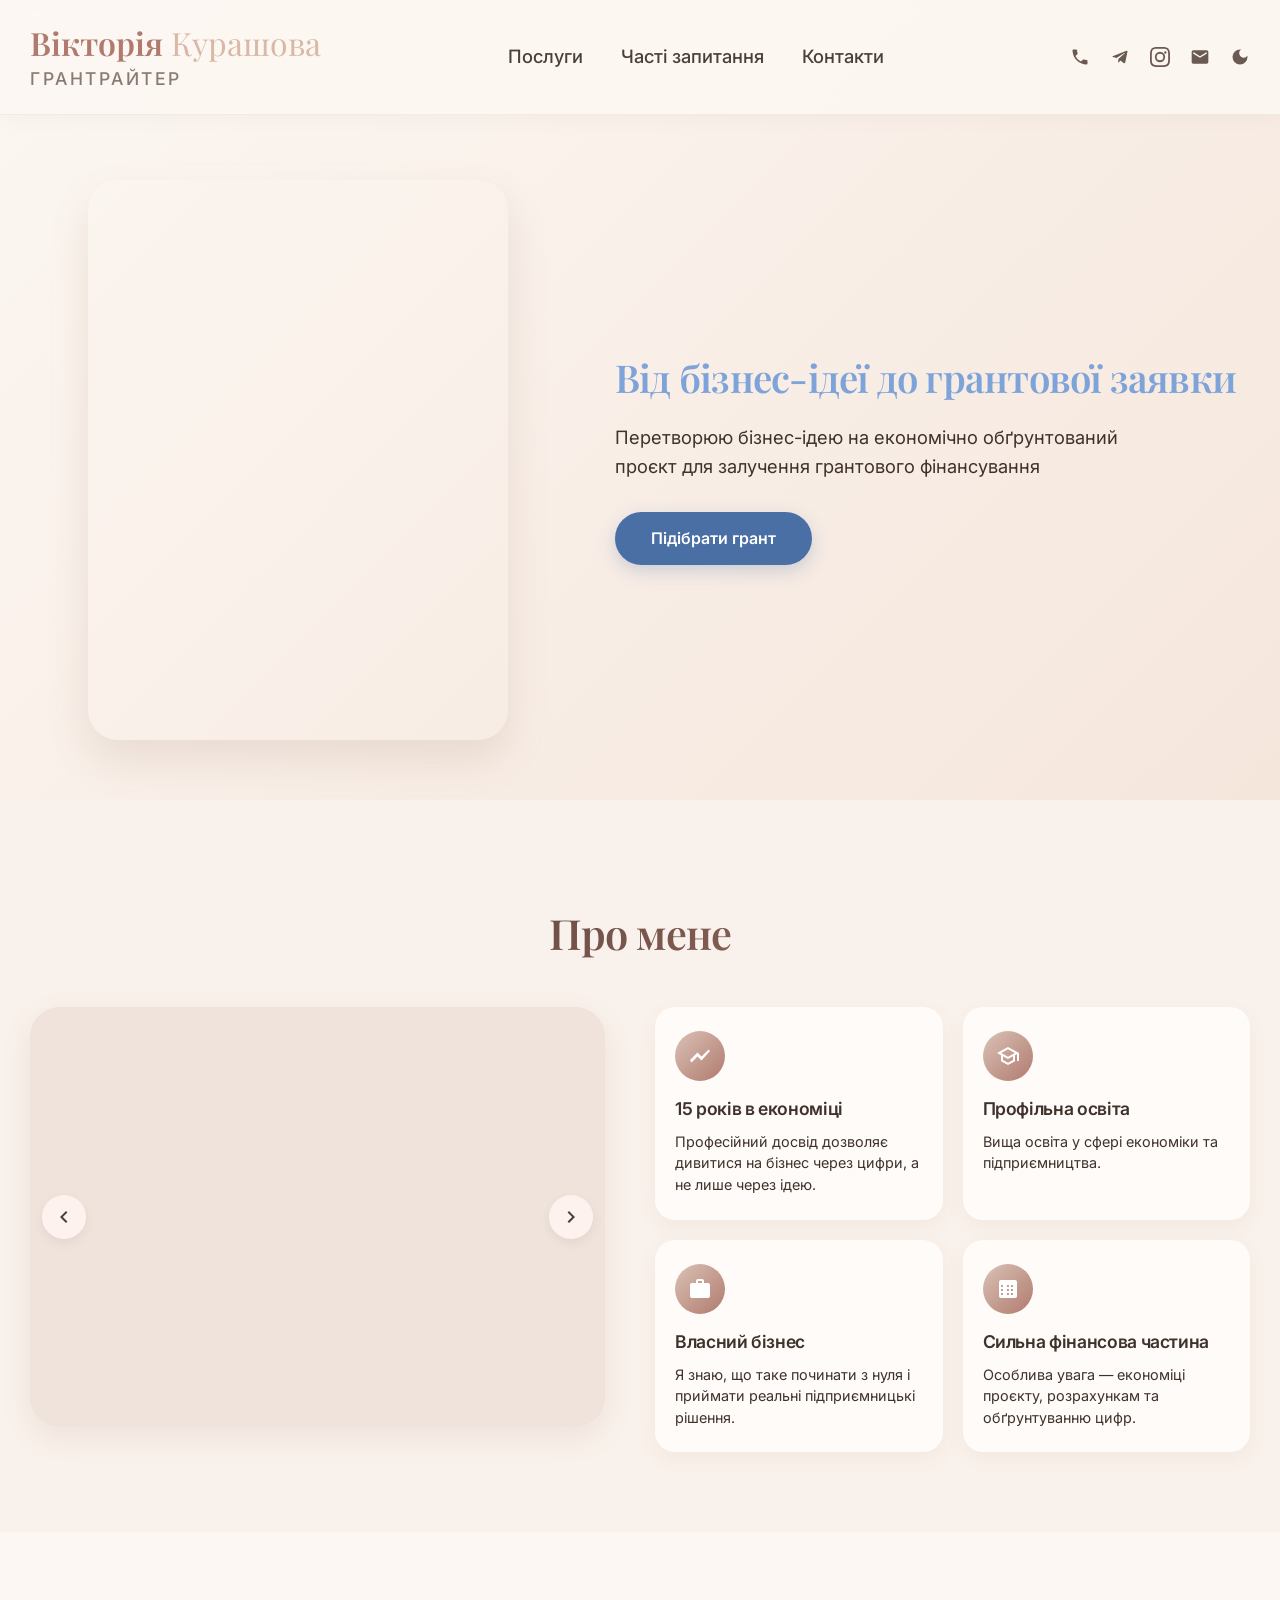
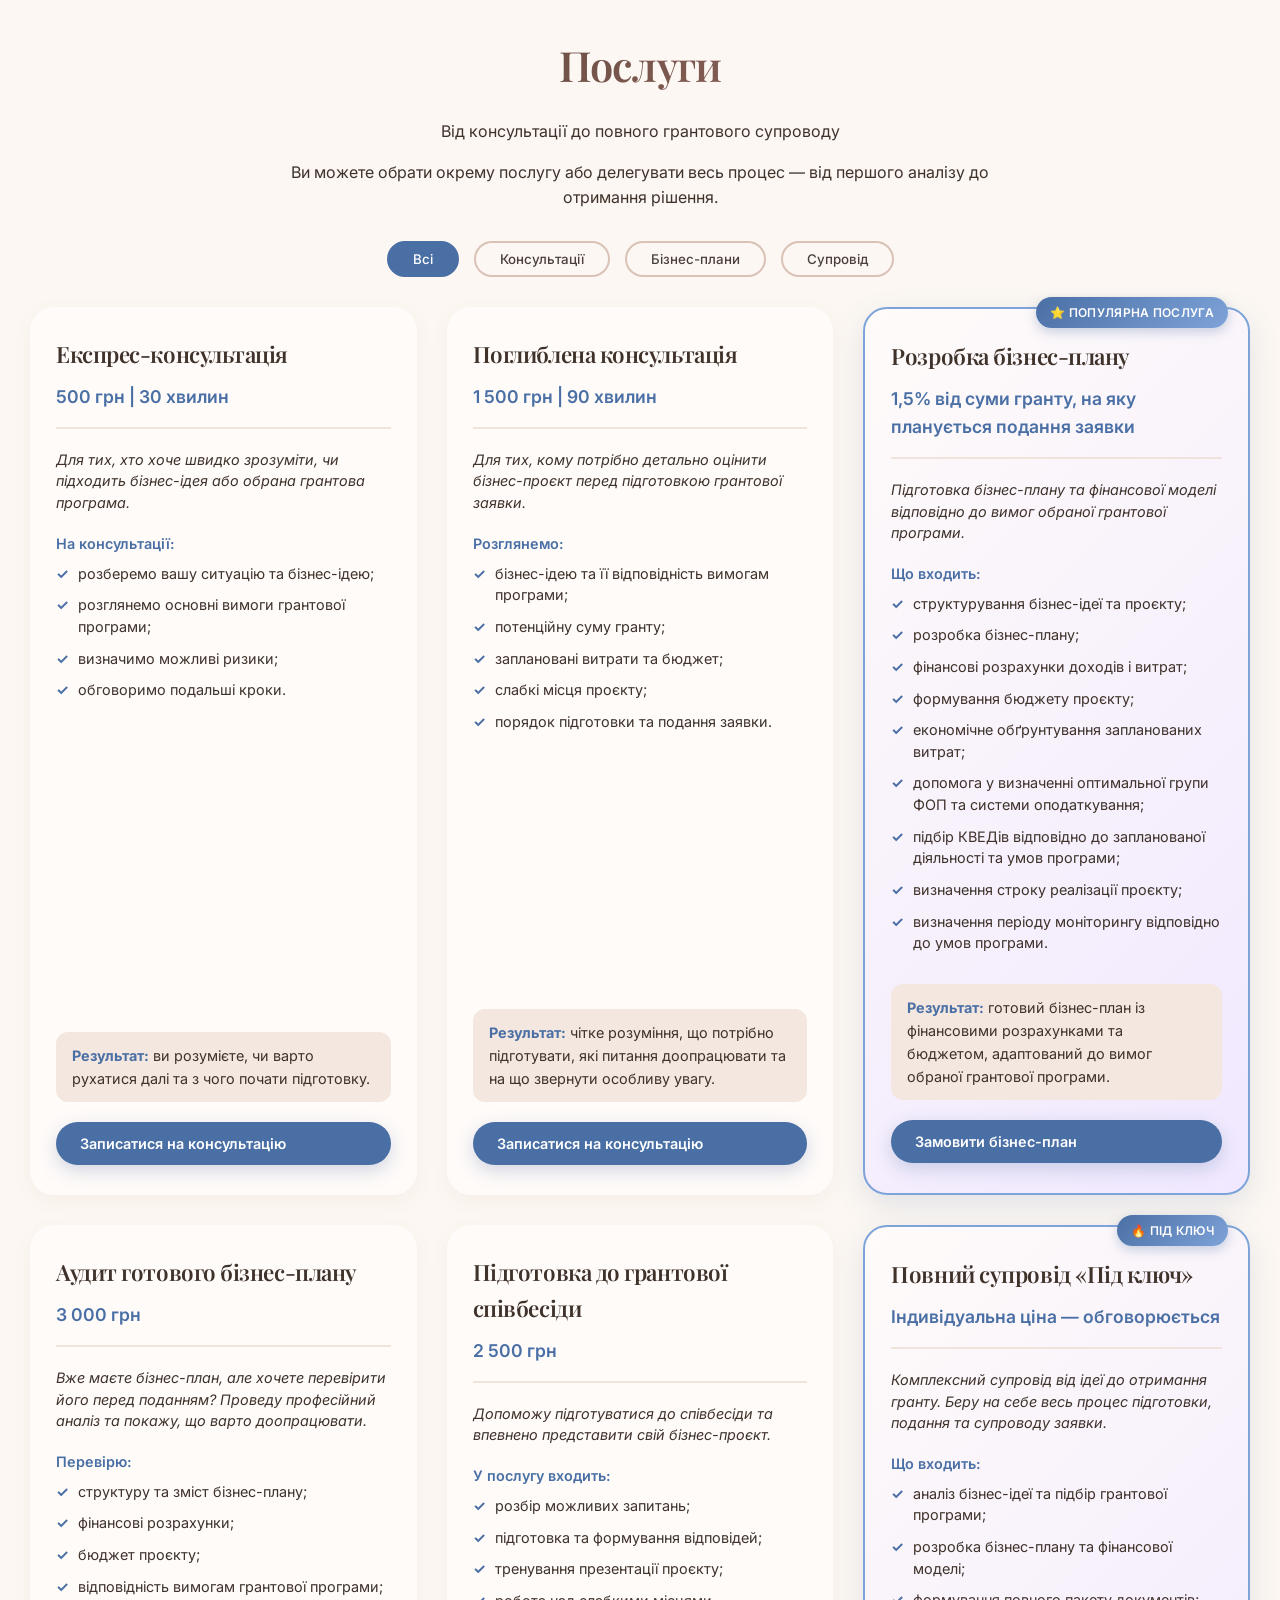
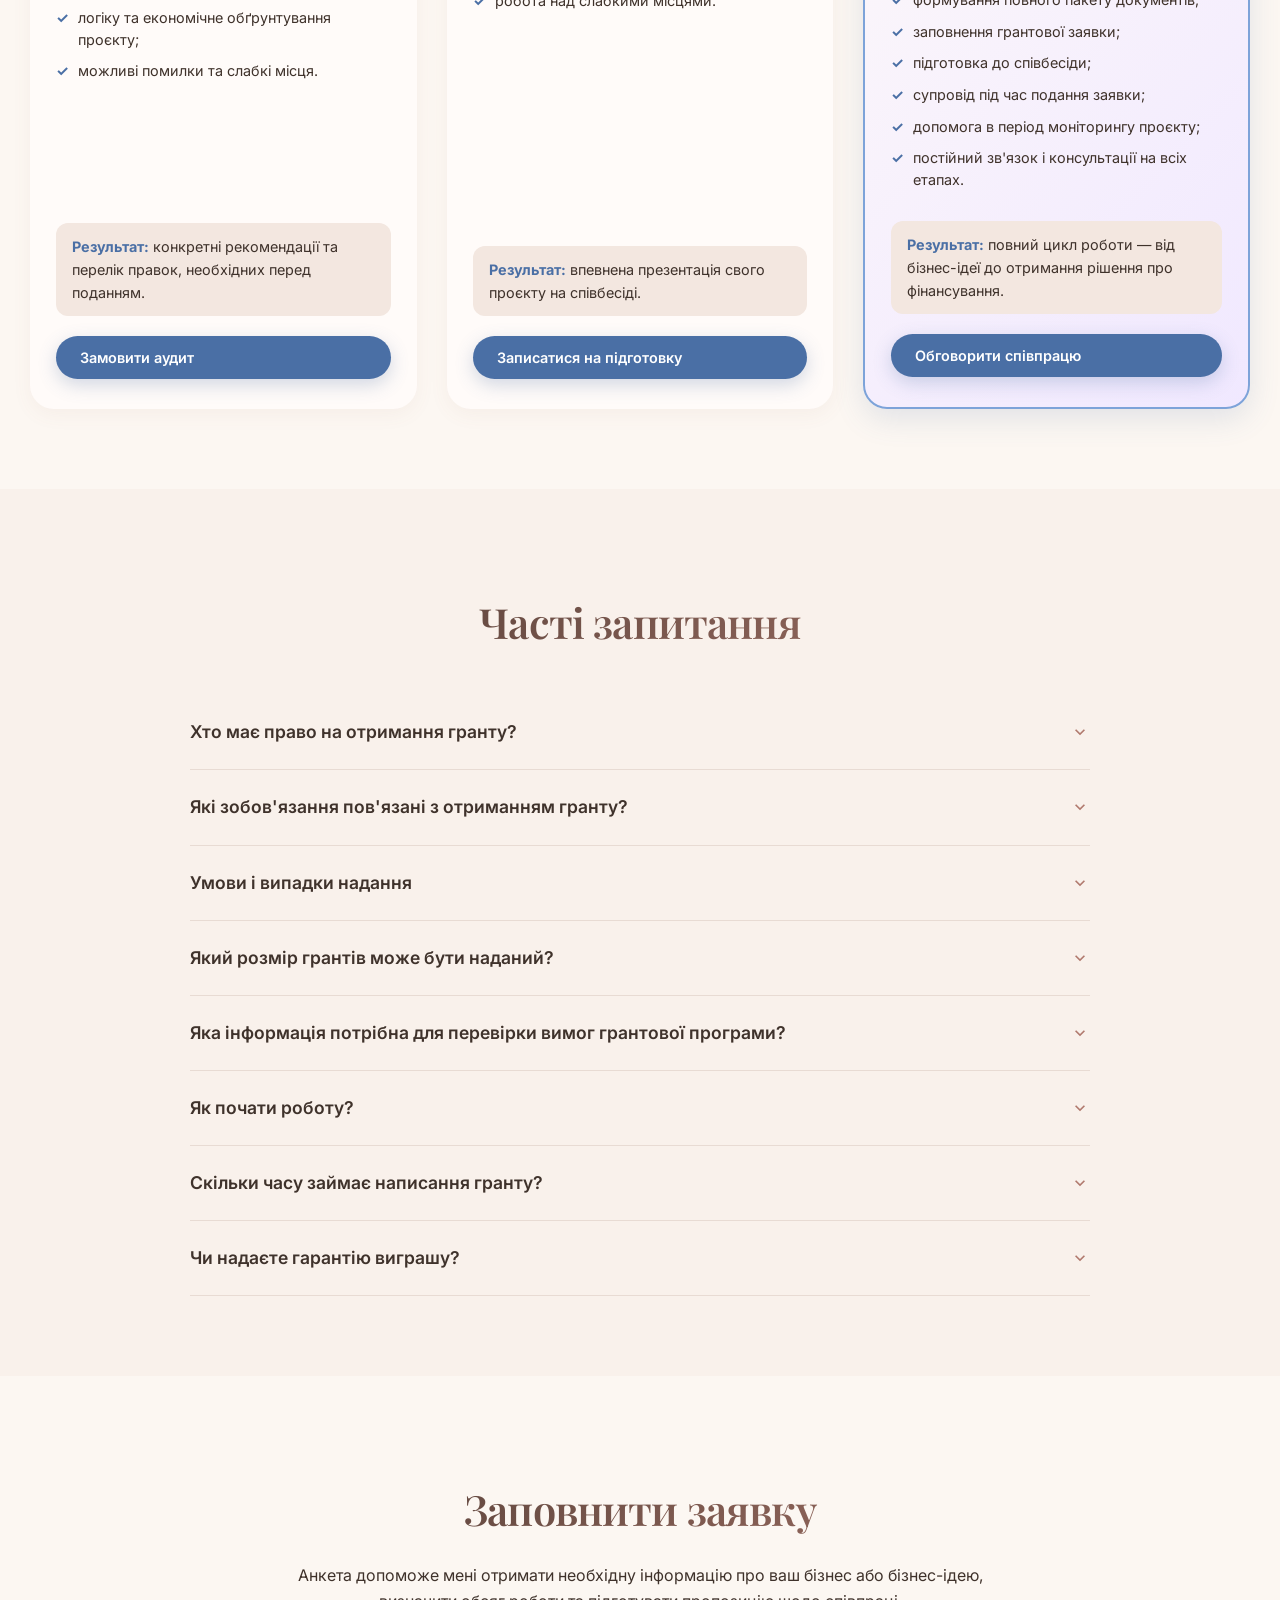
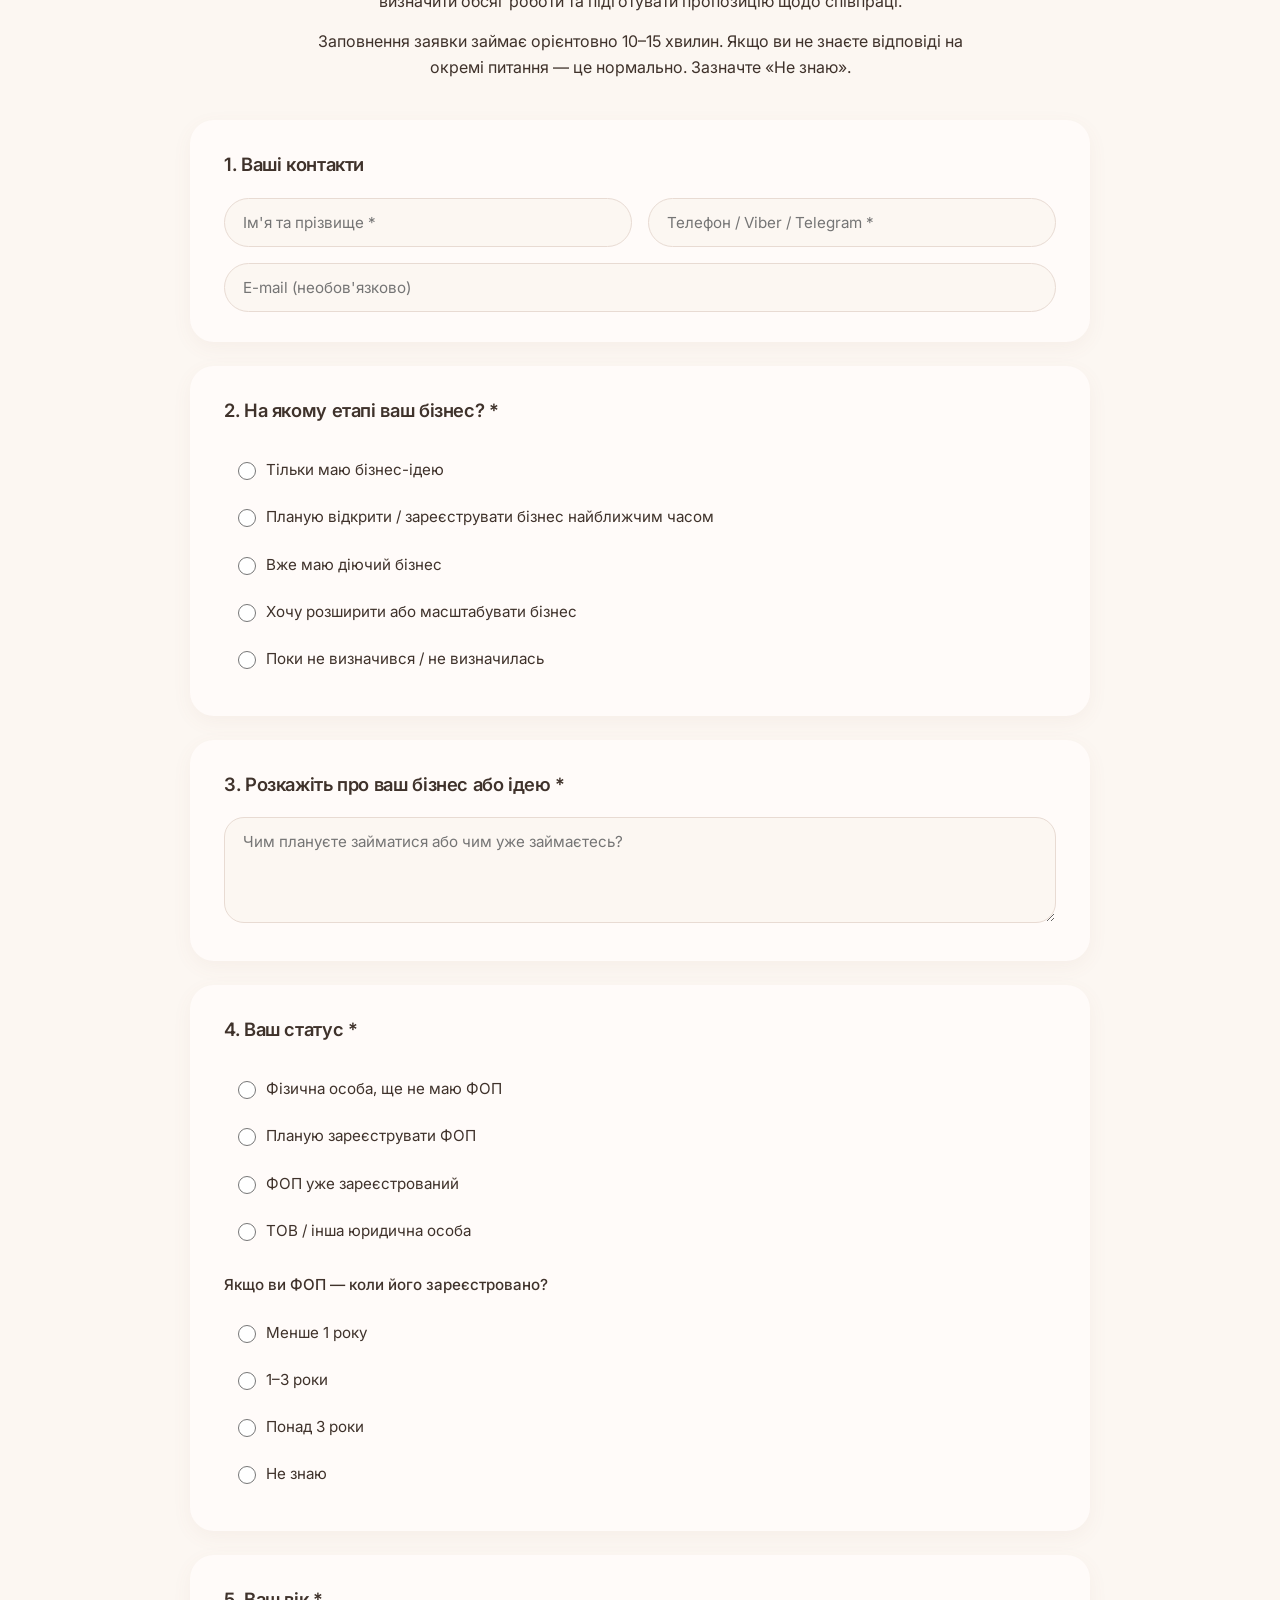
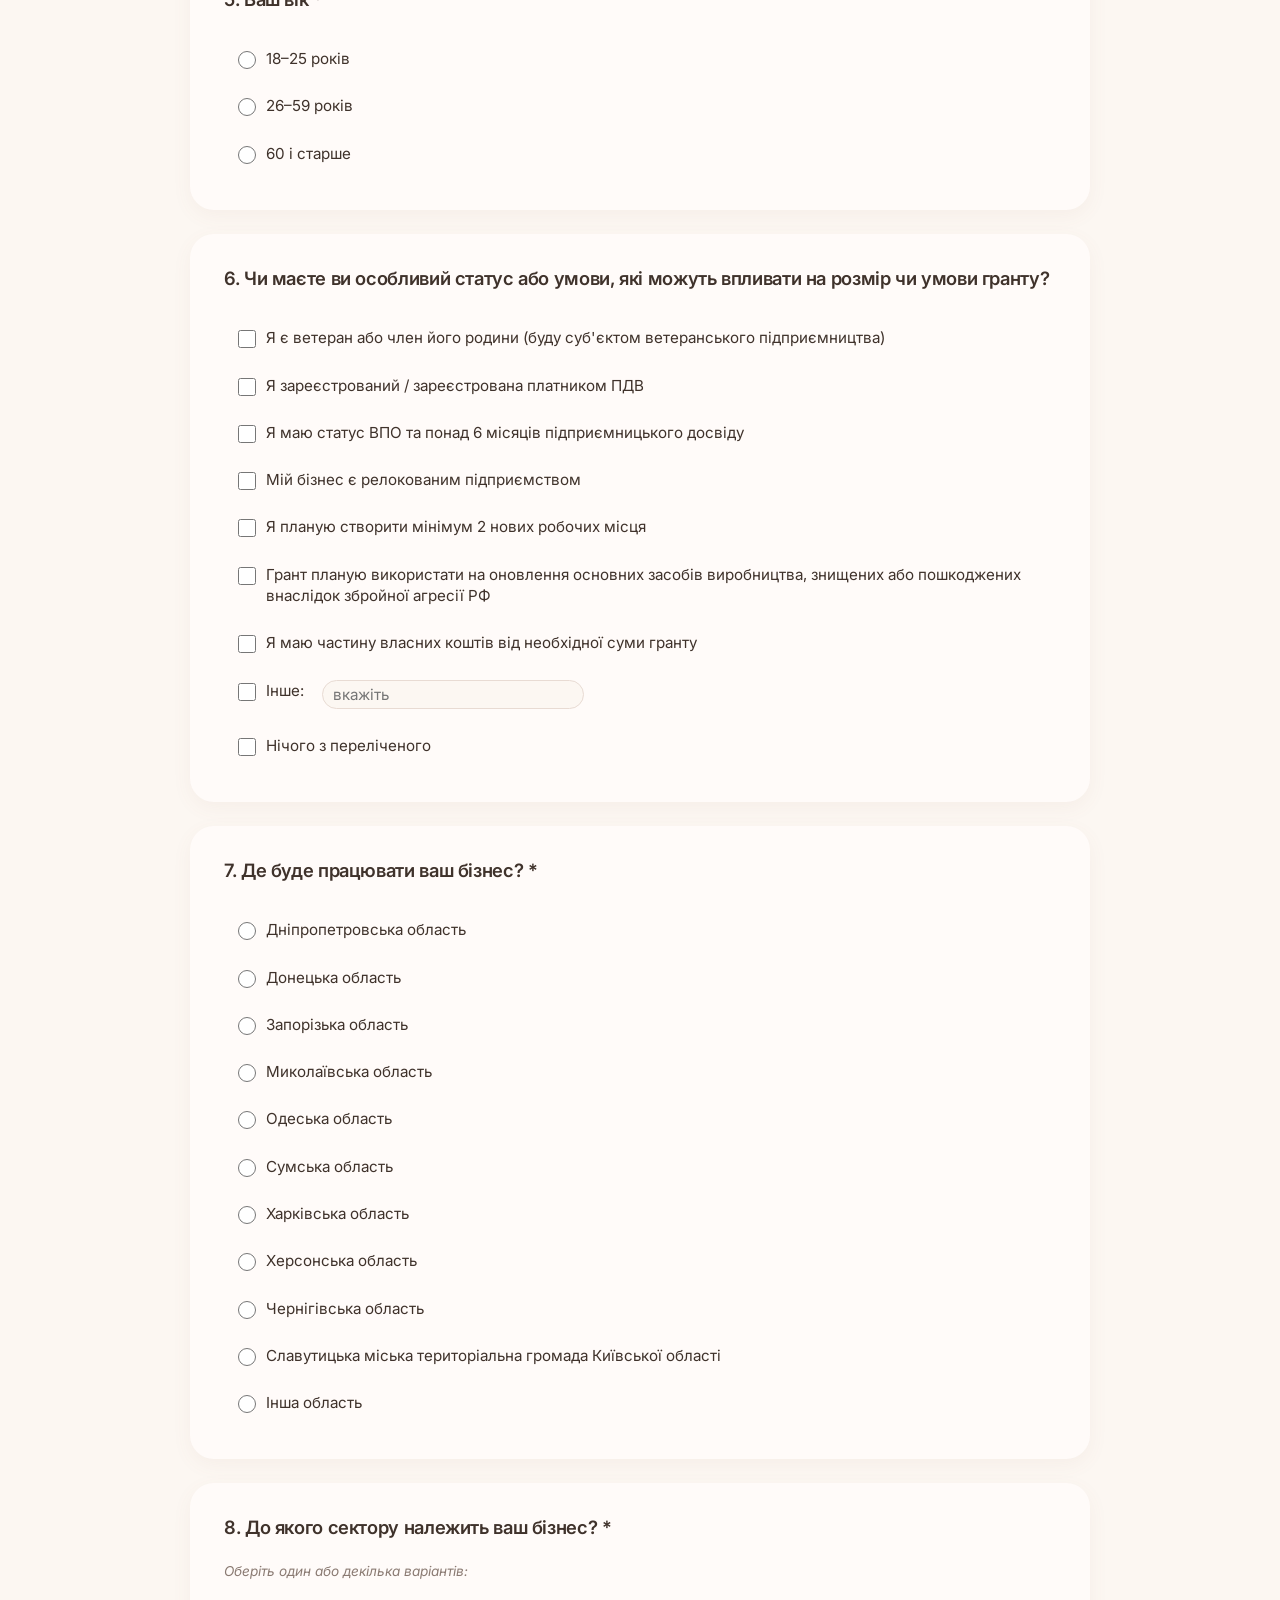
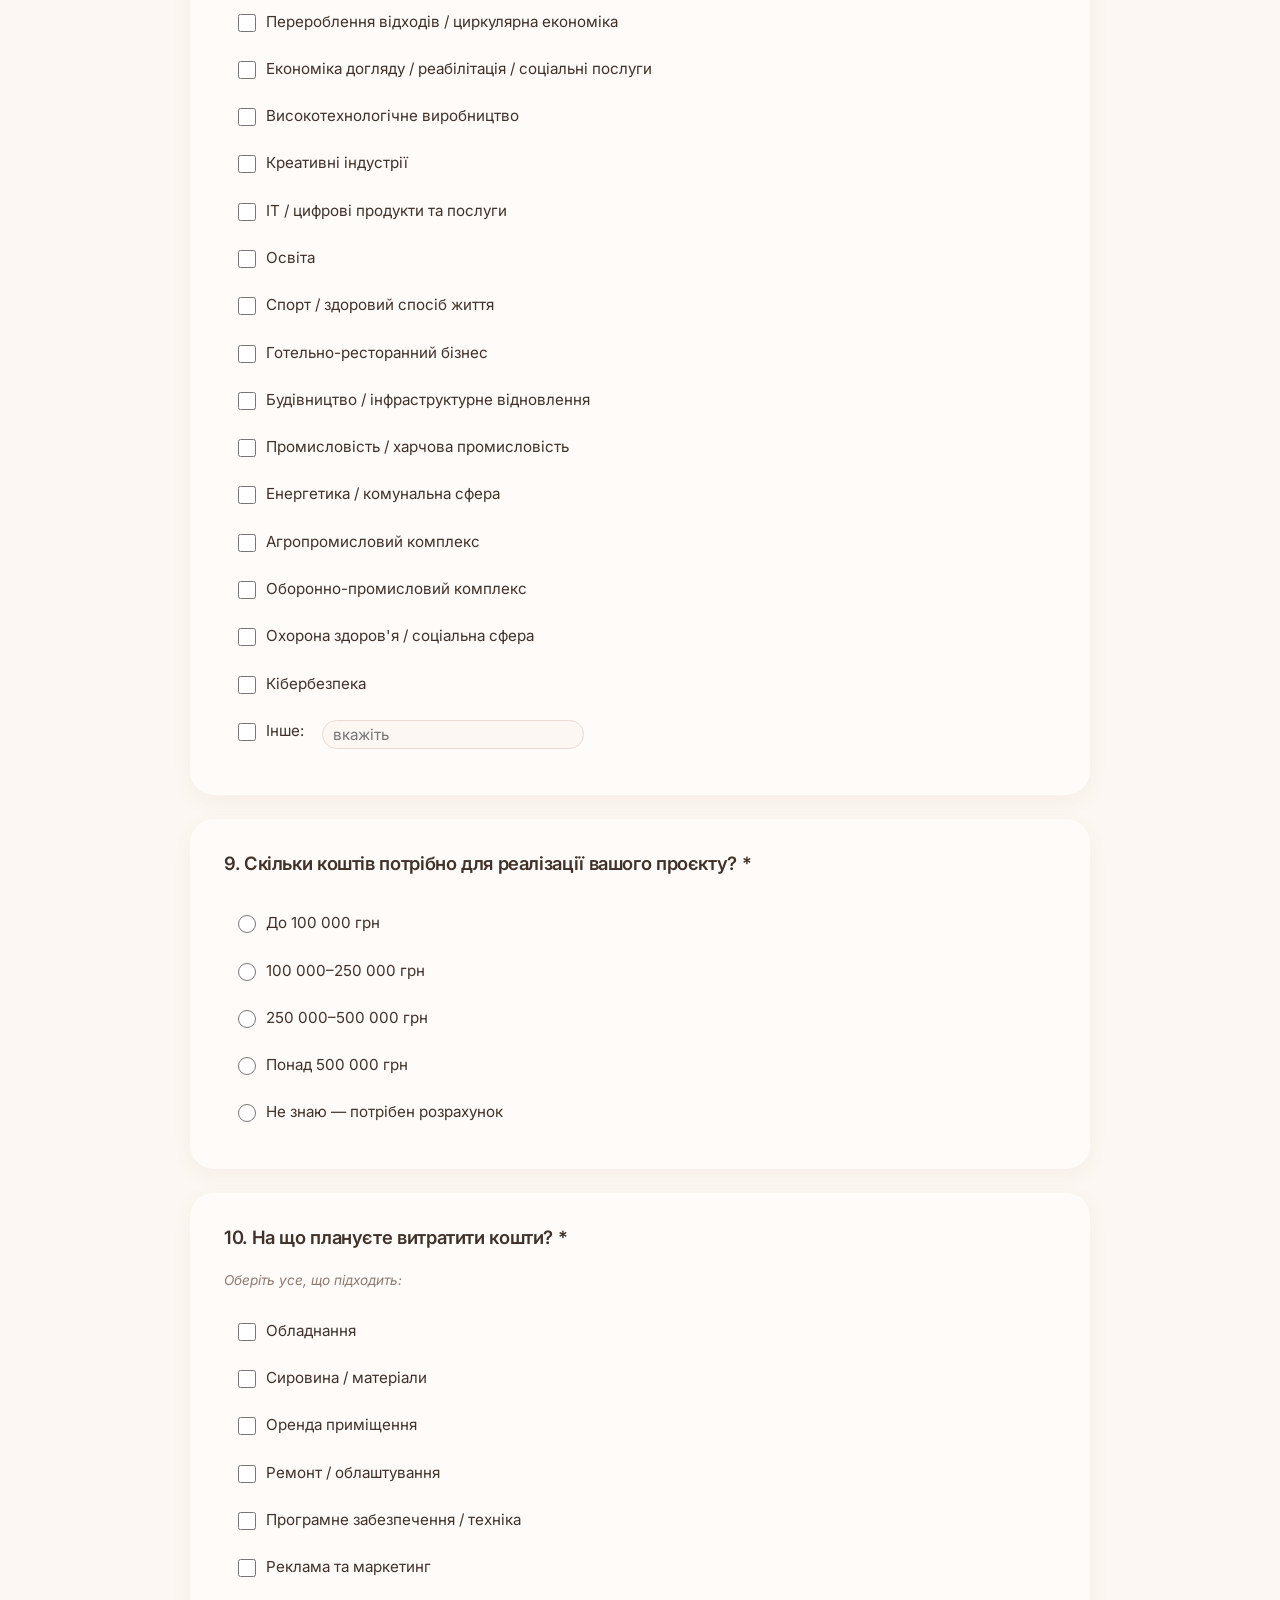
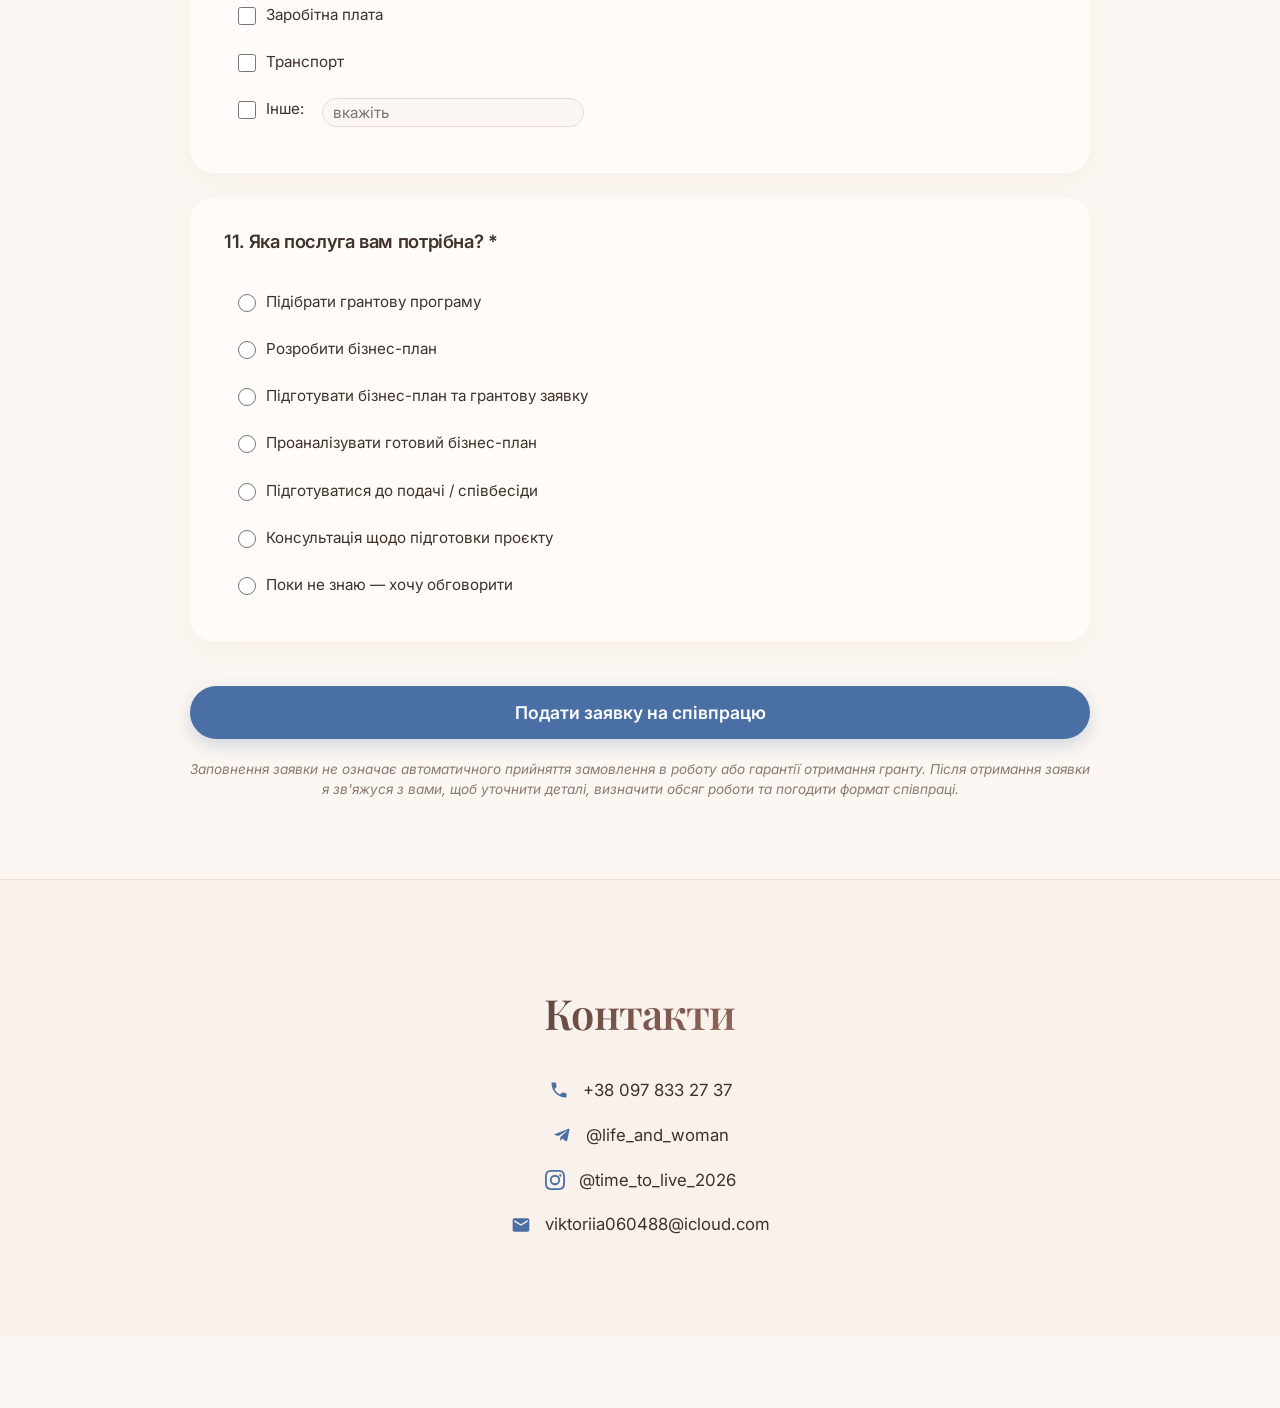
==== index.html @ dcdaa70a "Update index.html" ====
<!DOCTYPE html>
<html lang="uk">
<head>
  <meta charset="UTF-8" />
  <meta name="viewport" content="width=device-width, initial-scale=1.0" />
  <title>Вікторія Курашова · Грантрайтер · Портфоліо</title>
  
  <!-- SEO Meta -->
  <meta name="description" content="Грантрайтер Вікторія Курашова. Допомога в отриманні грантів від бізнес-ідеї до перемоги." />
  <meta name="keywords" content="грантрайтер, написання грантів, портфоліо, гранти" />
  <meta name="robots" content="index, follow" />
  <link rel="canonical" href="https://projectformymam.pp.ua/" />
  
  <!-- Open Graph -->
  <meta property="og:title" content="Вікторія Курашова · Грантрайтер" />
  <meta property="og:description" content="Допомога в отриманні грантів від бізнес-ідеї до перемоги." />
  <meta property="og:type" content="website" />
  <meta property="og:image" content="https://projectformymam.pp.ua/images/photo1.jpg" />
  <meta property="og:url" content="https://projectformymam.pp.ua/" />
  
  <!-- PWA -->
  <link rel="manifest" href="/manifest.json" />
  <meta name="theme-color" content="#4a6fa5" />
  <link rel="apple-touch-icon" href="images/icon-192.png" />
  <meta name="apple-mobile-web-app-capable" content="yes" />
  <meta name="apple-mobile-web-app-status-bar-style" content="default" />
  <meta name="apple-mobile-web-app-title" content="Грантрайтер" />
  
  <!-- Preload головного фото -->
  <link rel="preload" as="image" href="images/photo1.webp" type="image/webp" />
  
  <!-- Google Tag Manager -->
  <script>(function(w,d,s,l,i){w[l]=w[l]||[];w[l].push({'gtm.start':
  new Date().getTime(),event:'gtm.js'});var f=d.getElementsByTagName(s)[0],
  j=d.createElement(s),dl=l!='dataLayer'?'&l='+l:'';j.async=true;j.src=
  'https://www.googletagmanager.com/gtm.js?id='+i+dl;f.parentNode.insertBefore(j,f);
  })(window,document,'script','dataLayer','GTM-MR5RRKVV');</script>
  
  <!-- Google Fonts — ASYNC -->
  <link rel="preconnect" href="https://fonts.googleapis.com" />
  <link rel="preconnect" href="https://fonts.gstatic.com" crossorigin />
  <link rel="preload" as="style" href="https://fonts.googleapis.com/css2?family=Inter:opsz,wght@14..32,300;14..32,400;14..32,500;14..32,600;14..32,700&family=Playfair+Display:ital,wght@0,400;0,600;0,700;1,400&display=swap" onload="this.onload=null;this.rel='stylesheet'" />
  <noscript>
    <link rel="stylesheet" href="https://fonts.googleapis.com/css2?family=Inter:opsz,wght@14..32,300;14..32,400;14..32,500;14..32,600;14..32,700&family=Playfair+Display:ital,wght@0,400;0,600;0,700;1,400&display=swap" />
  </noscript>
  
  <!-- AOS — анімації на скролі -->
  <link rel="stylesheet" href="https://unpkg.com/aos@2.3.1/dist/aos.css" />
  
  <!-- Schema.org для Google -->
  <script type="application/ld+json">
  {
    "@context": "https://schema.org",
    "@type": "Person",
    "name": "Вікторія Курашова",
    "jobTitle": "Грантрайтер",
    "url": "https://projectformymam.pp.ua",
    "image": "https://projectformymam.pp.ua/images/photo1.jpg",
    "description": "Допомога в отриманні грантів від бізнес-ідеї до перемоги",
    "telephone": "+380978332737",
    "email": "viktoriia060488@icloud.com",
    "sameAs": [
      "https://t.me/life_and_woman",
      "https://www.instagram.com/time_to_live_2026"
    ],
    "knowsAbout": [
      "Грантрайтинг",
      "Бізнес-планування",
      "Проєктний менеджмент"
    ]
  }
  </script>
  
  <!-- CSS -->
  <link rel="stylesheet" href="style.css" />
</head>
<body>

  <noscript><iframe src="https://www.googletagmanager.com/ns.html?id=GTM-MR5RRKVV"
  height="0" width="0" style="display:none;visibility:hidden"></iframe></noscript>

  <div id="preloader">
    <div class="loader"></div>
  </div>

  <div class="progress-bar" id="progressBar"></div>

  <!-- ===== HEADER ===== -->
  <header>
    <div class="container header-inner">
      <div class="logo">
        <span class="logo-name">Вікторія <span>Курашова</span></span>
        <span class="logo-sub">Грантрайтер</span>
      </div>

      <button class="burger-menu" id="burgerMenu" aria-label="Відкрити меню">
        <svg width="26" height="26" viewBox="0 0 24 24" fill="currentColor"><path d="M3 18h18v-2H3v2zm0-5h18v-2H3v2zm0-7v2h18V6H3z"/></svg>
      </button>

      <nav class="nav-menu" id="navMenu">
        <a href="#works">Послуги</a>
        <a href="#faq">Часті запитання</a>
        <a href="#contacts">Контакти</a>
      </nav>

      <div class="header-socials">
        <a href="tel:+380978332737" data-tooltip="+38 097 833 27 37" aria-label="Зателефонувати">
          <svg width="20" height="20" viewBox="0 0 24 24" fill="currentColor"><path d="M6.62 10.79c1.44 2.83 3.76 5.14 6.59 6.59l2.2-2.2c.27-.27.67-.36 1.02-.24 1.12.37 2.33.57 3.57.57.55 0 1 .45 1 1V20c0 .55-.45 1-1 1-9.39 0-17-7.61-17-17 0-.55.45-1 1-1h3.5c.55 0 1 .45 1 1 0 1.25.2 2.45.57 3.57.11.35.03.74-.25 1.02l-2.2 2.2z"/></svg>
        </a>
        <a href="https://t.me/life_and_woman" target="_blank" data-tooltip="Telegram" aria-label="Telegram">
          <svg width="20" height="20" viewBox="0 0 24 24" fill="currentColor"><path d="M9.78 18.65l.28-4.23 7.68-6.92c.34-.31-.07-.46-.52-.19L7.74 13.3 3.64 12c-.88-.25-.89-.86.2-1.3l15.97-6.16c.73-.33 1.43.18 1.15 1.3l-2.72 12.81c-.19.91-.74 1.13-1.5.71L12.6 16.3l-1.99 1.93c-.23.23-.42.42-.83.42z"/></svg>
        </a>
        <a href="https://www.instagram.com/time_to_live_2026" target="_blank" data-tooltip="Instagram" aria-label="Instagram">
          <svg width="20" height="20" viewBox="0 0 24 24" fill="currentColor"><path d="M12 2.16c3.2 0 3.58.01 4.85.07 3.25.15 4.77 1.69 4.92 4.92.06 1.27.07 1.65.07 4.85 0 3.2-.01 3.58-.07 4.85-.15 3.23-1.66 4.77-4.92 4.92-1.27.06-1.65.07-4.85.07-3.2 0-3.58-.01-4.85-.07-3.26-.15-4.77-1.7-4.92-4.92-.06-1.27-.07-1.65-.07-4.85 0-3.2.01-3.58.07-4.85.15-3.23 1.66-4.77 4.92-4.92 1.27-.06 1.65-.07 4.85-.07zM12 0C8.74 0 8.33.01 7.05.07 2.7.27.27 2.69.07 7.05.01 8.33 0 8.74 0 12s.01 3.67.07 4.95c.2 4.36 2.62 6.78 6.98 6.98 1.28.06 1.69.07 4.95.07s3.67-.01 4.95-.07c4.35-.2 6.78-2.62 6.98-6.98.06-1.28.07-1.69.07-4.95s-.01-3.67-.07-4.95c-.2-4.35-2.62-6.78-6.98-6.98C15.67.01 15.26 0 12 0zm0 5.84a6.16 6.16 0 100 12.32 6.16 6.16 0 000-12.32zM12 16a4 4 0 110-8 4 4 0 010 8zm6.41-10.85a1.44 1.44 0 100 2.88 1.44 1.44 0 000-2.88z"/></svg>
        </a>
        <a href="mailto:viktoriia060488@icloud.com" data-tooltip="viktoriia060488@icloud.com" aria-label="Email">
          <svg width="20" height="20" viewBox="0 0 24 24" fill="currentColor"><path d="M20 4H4c-1.1 0-2 .9-2 2v12c0 1.1.9 2 2 2h16c1.1 0 2-.9 2-2V6c0-1.1-.9-2-2-2zm0 4l-8 5-8-5V6l8 5 8-5v2z"/></svg>
        </a>
        <button id="themeToggle" class="theme-toggle" data-tooltip="Тема" aria-label="Перемкнути тему">
          <svg width="20" height="20" viewBox="0 0 24 24" fill="currentColor" class="icon-moon"><path d="M12 3a9 9 0 109 9c0-.46-.04-.92-.1-1.36a5.39 5.39 0 01-4.4 2.26 5.4 5.4 0 01-3.14-9.8c-.44-.06-.9-.1-1.36-.1z"/></svg>
        </button>
      </div>
    </div>
  </header>

  <main>
    <!-- ===== HERO ===== -->
    <section id="hero">
      <div class="container hero-grid">
        <div class="hero-left" data-aos="fade-right">
          <picture>
            <source srcset="images/photo1.webp" type="image/webp" />
            <img src="images/photo1.jpg" alt="Вікторія Курашова" width="420" height="560" loading="eager" fetchpriority="high" />
          </picture>
        </div>
        <div class="hero-right" data-aos="fade-left">
          <h2 class="hero-title">Від бізнес-ідеї до грантової заявки</h2>
          <p class="hero-desc">Перетворюю бізнес-ідею на економічно обґрунтований проєкт для залучення грантового фінансування</p>
          <a href="#anketa" class="btn-primary">Підібрати грант</a>
        </div>
      </div>
    </section>

    <!-- ===== ABOUT ===== -->
    <section id="about">
      <div class="container">
        <h2 data-aos="fade-up">Про мене</h2>
        <div class="about-grid">
          <div class="about-slider" data-aos="fade-right">
            <div class="slides" id="slides">
              <picture><source srcset="images/photo1.webp" type="image/webp" /><img src="images/photo1.jpg" alt="Фото 1" width="600" height="400" loading="lazy" /></picture>
              <picture><source srcset="images/photo2.webp" type="image/webp" /><img src="images/photo2.jpg" alt="Фото 2" width="600" height="400" loading="lazy" /></picture>
              <picture><source srcset="images/photo3.webp" type="image/webp" /><img src="images/photo3.jpg" alt="Фото 3" width="600" height="400" loading="lazy" /></picture>
              <picture><source srcset="images/photo4.webp" type="image/webp" /><img src="images/photo4.jpg" alt="Фото 4" width="600" height="400" loading="lazy" /></picture>
              <picture><source srcset="images/photo5.webp" type="image/webp" /><img src="images/photo5.jpg" alt="Фото 5" width="600" height="400" loading="lazy" /></picture>
            </div>
            <button class="slider-btn prev" id="prevBtn" aria-label="Попереднє фото">
              <svg width="24" height="24" viewBox="0 0 24 24" fill="currentColor"><path d="M15.41 7.41L14 6l-6 6 6 6 1.41-1.41L10.83 12z"/></svg>
            </button>
            <button class="slider-btn next" id="nextBtn" aria-label="Наступне фото">
              <svg width="24" height="24" viewBox="0 0 24 24" fill="currentColor"><path d="M10 6L8.59 7.41 13.17 12l-4.58 4.59L10 18l6-6z"/></svg>
            </button>
          </div>

          <div class="about-features" data-aos="fade-left">
            <div class="feature-card" data-aos="fade-up" data-aos-delay="100">
              <div class="feature-icon">
                <svg width="24" height="24" viewBox="0 0 24 24" fill="currentColor"><path d="M3.5 18.5l6-6 4 4L22 6.92l-1.41-1.41-7.09 7.09-4-4L2 16z"/></svg>
              </div>
              <h3>15 років в економіці</h3>
              <p>Професійний досвід дозволяє дивитися на бізнес через цифри, а не лише через ідею.</p>
            </div>
            <div class="feature-card" data-aos="fade-up" data-aos-delay="200">
              <div class="feature-icon">
                <svg width="24" height="24" viewBox="0 0 24 24" fill="currentColor"><path d="M12 3L1 9l4 2.18v6L12 21l7-3.82v-6l2-1.09V17h2V9L12 3zm6.82 6L12 12.72 5.18 9 12 5.28 18.82 9zM17 15.99l-5 2.73-5-2.73v-3.72L12 15l5-2.73v3.72z"/></svg>
              </div>
              <h3>Профільна освіта</h3>
              <p>Вища освіта у сфері економіки та підприємництва.</p>
            </div>
            <div class="feature-card" data-aos="fade-up" data-aos-delay="300">
              <div class="feature-icon">
                <svg width="24" height="24" viewBox="0 0 24 24" fill="currentColor"><path d="M20 6h-4V4c0-1.11-.89-2-2-2h-4c-1.11 0-2 .89-2 2v2H4c-1.11 0-1.99.89-1.99 2L2 19c0 1.11.89 2 2 2h16c1.11 0 2-.89 2-2V8c0-1.11-.89-2-2-2zm-6 0h-4V4h4v2z"/></svg>
              </div>
              <h3>Власний бізнес</h3>
              <p>Я знаю, що таке починати з нуля і приймати реальні підприємницькі рішення.</p>
            </div>
            <div class="feature-card" data-aos="fade-up" data-aos-delay="400">
              <div class="feature-icon">
                <svg width="24" height="24" viewBox="0 0 24 24" fill="currentColor"><path d="M19 3H5c-1.1 0-2 .9-2 2v14c0 1.1.9 2 2 2h14c1.1 0 2-.9 2-2V5c0-1.1-.9-2-2-2zm-6 15h-2v-2h2v2zm0-4h-2v-2h2v2zm0-4h-2V8h2v2zm4 8h-2v-2h2v2zm0-4h-2v-2h2v2zm0-4h-2V8h2v2zM7 18H5v-2h2v2zm0-4H5v-2h2v2zm0-4H5V8h2v2z"/></svg>
              </div>
              <h3>Сильна фінансова частина</h3>
              <p>Особлива увага — економіці проєкту, розрахункам та обґрунтуванню цифр.</p>
            </div>
          </div>
        </div>
      </div>
    </section>

    <!-- ===== WORKS ===== -->
    <section id="works">
      <div class="container">
        <h2 data-aos="fade-up">Послуги</h2>
        <p class="section-subtitle" data-aos="fade-up">Від консультації до повного грантового супроводу</p>
        <p class="section-subtitle" data-aos="fade-up">Ви можете обрати окрему послугу або делегувати весь процес — від першого аналізу до отримання рішення.</p>
        
        <div class="filter-buttons" data-aos="fade-up">
          <button class="filter-btn active" data-filter="all">Всі</button>
          <button class="filter-btn" data-filter="consult">Консультації</button>
          <button class="filter-btn" data-filter="plan">Бізнес-плани</button>
          <button class="filter-btn" data-filter="support">Супровід</button>
        </div>

        <div class="works-grid">
          
          <div class="work-card" data-category="consult" data-aos="fade-up" data-aos-delay="50">
            <h3>Експрес-консультація</h3>
            <p class="work-price">500 грн | 30 хвилин</p>
            <p class="work-intro">Для тих, хто хоче швидко зрозуміти, чи підходить бізнес-ідея або обрана грантова програма.</p>
            <p class="work-label">На консультації:</p>
            <ul class="work-list">
              <li>розберемо вашу ситуацію та бізнес-ідею;</li>
              <li>розглянемо основні вимоги грантової програми;</li>
              <li>визначимо можливі ризики;</li>
              <li>обговоримо подальші кроки.</li>
            </ul>
            <p class="work-result"><strong>Результат:</strong> ви розумієте, чи варто рухатися далі та з чого почати підготовку.</p>
            <a href="#anketa" class="btn-primary btn-small">Записатися на консультацію</a>
          </div>

          <div class="work-card" data-category="consult" data-aos="fade-up" data-aos-delay="100">
            <h3>Поглиблена консультація</h3>
            <p class="work-price">1 500 грн | 90 хвилин</p>
            <p class="work-intro">Для тих, кому потрібно детально оцінити бізнес-проєкт перед підготовкою грантової заявки.</p>
            <p class="work-label">Розглянемо:</p>
            <ul class="work-list">
              <li>бізнес-ідею та її відповідність вимогам програми;</li>
              <li>потенційну суму гранту;</li>
              <li>заплановані витрати та бюджет;</li>
              <li>слабкі місця проєкту;</li>
              <li>порядок підготовки та подання заявки.</li>
            </ul>
            <p class="work-result"><strong>Результат:</strong> чітке розуміння, що потрібно підготувати, які питання доопрацювати та на що звернути особливу увагу.</p>
            <a href="#anketa" class="btn-primary btn-small">Записатися на консультацію</a>
          </div>

          <div class="work-card featured" data-category="plan" data-aos="fade-up" data-aos-delay="150">
            <span class="badge-featured">⭐ Популярна послуга</span>
            <h3>Розробка бізнес-плану</h3>
            <p class="work-price">1,5% від суми гранту, на яку планується подання заявки</p>
            <p class="work-intro">Підготовка бізнес-плану та фінансової моделі відповідно до вимог обраної грантової програми.</p>
            <p class="work-label">Що входить:</p>
            <ul class="work-list">
              <li>структурування бізнес-ідеї та проєкту;</li>
              <li>розробка бізнес-плану;</li>
              <li>фінансові розрахунки доходів і витрат;</li>
              <li>формування бюджету проєкту;</li>
              <li>економічне обґрунтування запланованих витрат;</li>
              <li>допомога у визначенні оптимальної групи ФОП та системи оподаткування;</li>
              <li>підбір КВЕДів відповідно до запланованої діяльності та умов програми;</li>
              <li>визначення строку реалізації проєкту;</li>
              <li>визначення періоду моніторингу відповідно до умов програми.</li>
            </ul>
            <p class="work-result"><strong>Результат:</strong> готовий бізнес-план із фінансовими розрахунками та бюджетом, адаптований до вимог обраної грантової програми.</p>
            <a href="#anketa" class="btn-primary btn-small">Замовити бізнес-план</a>
          </div>

          <div class="work-card" data-category="plan" data-aos="fade-up" data-aos-delay="200">
            <h3>Аудит готового бізнес-плану</h3>
            <p class="work-price">3 000 грн</p>
            <p class="work-intro">Вже маєте бізнес-план, але хочете перевірити його перед поданням? Проведу професійний аналіз та покажу, що варто доопрацювати.</p>
            <p class="work-label">Перевірю:</p>
            <ul class="work-list">
              <li>структуру та зміст бізнес-плану;</li>
              <li>фінансові розрахунки;</li>
              <li>бюджет проєкту;</li>
              <li>відповідність вимогам грантової програми;</li>
              <li>логіку та економічне обґрунтування проєкту;</li>
              <li>можливі помилки та слабкі місця.</li>
            </ul>
            <p class="work-result"><strong>Результат:</strong> конкретні рекомендації та перелік правок, необхідних перед поданням.</p>
            <a href="#anketa" class="btn-primary btn-small">Замовити аудит</a>
          </div>

          <div class="work-card" data-category="consult" data-aos="fade-up" data-aos-delay="250">
            <h3>Підготовка до грантової співбесіди</h3>
            <p class="work-price">2 500 грн</p>
            <p class="work-intro">Допоможу підготуватися до співбесіди та впевнено представити свій бізнес-проєкт.</p>
            <p class="work-label">У послугу входить:</p>
            <ul class="work-list">
              <li>розбір можливих запитань;</li>
              <li>підготовка та формування відповідей;</li>
              <li>тренування презентації проєкту;</li>
              <li>робота над слабкими місцями.</li>
            </ul>
            <p class="work-result"><strong>Результат:</strong> впевнена презентація свого проєкту на співбесіді.</p>
            <a href="#anketa" class="btn-primary btn-small">Записатися на підготовку</a>
          </div>

          <div class="work-card featured" data-category="support" data-aos="fade-up" data-aos-delay="300">
            <span class="badge-featured">🔥 Під ключ</span>
            <h3>Повний супровід «Під ключ»</h3>
            <p class="work-price">Індивідуальна ціна — обговорюється</p>
            <p class="work-intro">Комплексний супровід від ідеї до отримання гранту. Беру на себе весь процес підготовки, подання та супроводу заявки.</p>
            <p class="work-label">Що входить:</p>
            <ul class="work-list">
              <li>аналіз бізнес-ідеї та підбір грантової програми;</li>
              <li>розробка бізнес-плану та фінансової моделі;</li>
              <li>формування повного пакету документів;</li>
              <li>заповнення грантової заявки;</li>
              <li>підготовка до співбесіди;</li>
              <li>супровід під час подання заявки;</li>
              <li>допомога в період моніторингу проєкту;</li>
              <li>постійний зв'язок і консультації на всіх етапах.</li>
            </ul>
            <p class="work-result"><strong>Результат:</strong> повний цикл роботи — від бізнес-ідеї до отримання рішення про фінансування.</p>
            <a href="#anketa" class="btn-primary btn-small">Обговорити співпрацю</a>
          </div>

        </div>
      </div>
    </section>

    <!-- ===== FAQ ===== -->
    <section id="faq">
      <div class="container">
        <h2 data-aos="fade-up">Часті запитання</h2>
        <div class="faq-list">
          
          <div class="faq-item" data-aos="fade-up">
            <div class="faq-question">
              <span>Хто має право на отримання гранту?</span>
              <svg class="faq-icon" width="20" height="20" viewBox="0 0 24 24" fill="currentColor"><path d="M7.41 8.59L12 13.17l4.59-4.58L18 10l-6 6-6-6 1.41-1.41z"/></svg>
            </div>
            <div class="faq-answer">
              <p>Це можуть бути майбутні підприємці, діючі ФОП або юридичні особи, які не здійснюють господарську діяльність на тимчасово окупованій території України або на території Росії, не перебувають під санкціями, не мають справ про банкрутство, не притягувалися до кримінальної відповідальності за корупцію та не мають заборгованості перед бюджетом.</p>
            </div>
          </div>

          <div class="faq-item" data-aos="fade-up">
            <div class="faq-question">
              <span>Які зобов'язання пов'язані з отриманням гранту?</span>
              <svg class="faq-icon" width="20" height="20" viewBox="0 0 24 24" fill="currentColor"><path d="M7.41 8.59L12 13.17l4.59-4.58L18 10l-6 6-6-6 1.41-1.41z"/></svg>
            </div>
            <div class="faq-answer">
              <p>Умови отримання гранту можуть варіюватися залежно від кожної грантової програми. Зазвичай вимога може полягати в створенні робочих місць, але існують програми, де такі вимоги відсутні.</p>
            </div>
          </div>

          <div class="faq-item" data-aos="fade-up">
            <div class="faq-question">
              <span>Умови і випадки надання</span>
              <svg class="faq-icon" width="20" height="20" viewBox="0 0 24 24" fill="currentColor"><path d="M7.41 8.59L12 13.17l4.59-4.58L18 10l-6 6-6-6 1.41-1.41z"/></svg>
            </div>
            <div class="faq-answer">
              <p>Заяву на отримання мікрогранту можуть подавати:</p>
              <ul>
                <li>громадяни України;</li>
                <li>юридичні особи, засновниками яких є тільки фізичні особи — громадяни України;</li>
                <li>фізичні особи, що планують відкрити ФОП, дійсні ФОП та юридичні особи:</li>
              </ul>
              <ul>
                <li>які не перебувають і не працюють на тимчасово окупованій території України;</li>
                <li>які не працюють на території росії;</li>
                <li>які не перебувають під санкціями;</li>
                <li>щодо яких не порушували справи про банкрутство;</li>
                <li>які не притягувались до кримінальної відповідальності за корупцію;</li>
                <li>які не мають заборгованості перед бюджетом;</li>
                <li>які не виробляють та/або не реалізують зброю, алкогольні напої, тютюнові вироби та не займаються обміном валют;</li>
                <li>які не є кредитними, страховими організаціями, інвестиційними, недержавними пенсійними фондами, професійними учасниками ринку цінних паперів, ломбардами.</li>
              </ul>
              <p>Отримувачем може бути фізична особа, яка має намір розпочати підприємницьку діяльність і бере на себе зобов'язання зареєструватися фізичною особою — підприємцем або створити юридичну особу у випадку отримання позитивного рішення про надання мікрогранту.</p>
            </div>
          </div>

          <div class="faq-item" data-aos="fade-up">
            <div class="faq-question">
              <span>Який розмір грантів може бути наданий?</span>
              <svg class="faq-icon" width="20" height="20" viewBox="0 0 24 24" fill="currentColor"><path d="M7.41 8.59L12 13.17l4.59-4.58L18 10l-6 6-6-6 1.41-1.41z"/></svg>
            </div>
            <div class="faq-answer">
              <p>Розмір грантів може становити від 50 тисяч гривень до 1 мільйона доларів.</p>
            </div>
          </div>

          <div class="faq-item" data-aos="fade-up">
            <div class="faq-question">
              <span>Яка інформація потрібна для перевірки вимог грантової програми?</span>
              <svg class="faq-icon" width="20" height="20" viewBox="0 0 24 24" fill="currentColor"><path d="M7.41 8.59L12 13.17l4.59-4.58L18 10l-6 6-6-6 1.41-1.41z"/></svg>
            </div>
            <div class="faq-answer">
              <p>Для перевірки вашої кандидатури на відповідність вимогам програми нам необхідна наступна інформація:</p>
              <ol>
                <li>ЄДРПОУ компанії або ІНН ФОПа/фізичної особи</li>
                <li>РНКПО засновників та директора (якщо у Вас ТОВ)</li>
                <li>Кредитну історію з сайту <a href="https://my.pvbki.com/Cabinet/Home/CreditHistory" target="_blank">https://my.pvbki.com/Cabinet/Home/CreditHistory</a> (сформований файл надіслати нам)</li>
                <li>Електронну пошту</li>
                <li>Адресу реєстрації</li>
                <li>Номер телефону</li>
              </ol>
            </div>
          </div>

          <div class="faq-item" data-aos="fade-up">
            <div class="faq-question">
              <span>Як почати роботу?</span>
              <svg class="faq-icon" width="20" height="20" viewBox="0 0 24 24" fill="currentColor"><path d="M7.41 8.59L12 13.17l4.59-4.58L18 10l-6 6-6-6 1.41-1.41z"/></svg>
            </div>
            <div class="faq-answer">
              <p>Просто заповніть анкету за кнопкою "Підібрати грант" або напишіть мені в Telegram. Ми проведемо безкоштовну консультацію, щоб визначити ваші потреби та обсяг роботи.</p>
            </div>
          </div>

          <div class="faq-item" data-aos="fade-up">
            <div class="faq-question">
              <span>Скільки часу займає написання гранту?</span>
              <svg class="faq-icon" width="20" height="20" viewBox="0 0 24 24" fill="currentColor"><path d="M7.41 8.59L12 13.17l4.59-4.58L18 10l-6 6-6-6 1.41-1.41z"/></svg>
            </div>
            <div class="faq-answer">
              <p>Залежить від складності. Для невеликих грантів (до €20,000) потрібно 3-5 днів. Для великих міжнародних грантів — 2-3 тижні. Завжди працюю з дедлайнами клієнта.</p>
            </div>
          </div>

          <div class="faq-item" data-aos="fade-up">
            <div class="faq-question">
              <span>Чи надаєте гарантію виграшу?</span>
              <svg class="faq-icon" width="20" height="20" viewBox="0 0 24 24" fill="currentColor"><path d="M7.41 8.59L12 13.17l4.59-4.58L18 10l-6 6-6-6 1.41-1.41z"/></svg>
            </div>
            <div class="faq-answer">
              <p>Жоден грантрайтер не може гарантувати виграш, оскільки це залежить від багатьох факторів. Але я гарантую професійну якісну підготовку документів і супровід на всіх етапах.</p>
            </div>
          </div>

        </div>
      </div>
    </section>

    <!-- ===== ANKETA ===== -->
    <section id="anketa">
      <div class="container">
        <h2 data-aos="fade-up">Заповнити заявку</h2>
        <p class="section-subtitle" data-aos="fade-up">Анкета допоможе мені отримати необхідну інформацію про ваш бізнес або бізнес-ідею, визначити обсяг роботи та підготувати пропозицію щодо співпраці.</p>
        <p class="section-subtitle" data-aos="fade-up">Заповнення заявки займає орієнтовно 10–15 хвилин. Якщо ви не знаєте відповіді на окремі питання — це нормально. Зазначте «Не знаю».</p>

        <form class="anketa-form" id="anketaForm">
          
          <div class="anketa-block" data-aos="fade-up">
            <h3>1. Ваші контакти</h3>
            <div class="form-row">
              <input type="text" name="name" placeholder="Ім'я та прізвище *" required />
              <input type="tel" name="phone" placeholder="Телефон / Viber / Telegram *" required />
            </div>
            <input type="email" name="email" placeholder="E-mail (необов'язково)" />
          </div>

          <div class="anketa-block" data-aos="fade-up">
            <h3>2. На якому етапі ваш бізнес? *</h3>
            <div class="radio-group">
              <label><input type="radio" name="stage" value="Тільки маю бізнес-ідею" required /> Тільки маю бізнес-ідею</label>
              <label><input type="radio" name="stage" value="Планую відкрити бізнес найближчим часом" /> Планую відкрити / зареєструвати бізнес найближчим часом</label>
              <label><input type="radio" name="stage" value="Вже маю діючий бізнес" /> Вже маю діючий бізнес</label>
              <label><input type="radio" name="stage" value="Хочу розширити або масштабувати бізнес" /> Хочу розширити або масштабувати бізнес</label>
              <label><input type="radio" name="stage" value="Поки не визначився" /> Поки не визначився / не визначилась</label>
            </div>
          </div>

          <div class="anketa-block" data-aos="fade-up">
            <h3>3. Розкажіть про ваш бізнес або ідею *</h3>
            <textarea name="business" rows="4" placeholder="Чим плануєте займатися або чим уже займаєтесь?" required></textarea>
          </div>

          <div class="anketa-block" data-aos="fade-up">
            <h3>4. Ваш статус *</h3>
            <div class="radio-group">
              <label><input type="radio" name="status" value="Фізична особа, ще не маю ФОП" required /> Фізична особа, ще не маю ФОП</label>
              <label><input type="radio" name="status" value="Планую зареєструвати ФОП" /> Планую зареєструвати ФОП</label>
              <label><input type="radio" name="status" value="ФОП уже зареєстрований" /> ФОП уже зареєстрований</label>
              <label><input type="radio" name="status" value="ТОВ / інша юридична особа" /> ТОВ / інша юридична особа</label>
            </div>
            <p class="sub-question">Якщо ви ФОП — коли його зареєстровано?</p>
            <div class="radio-group">
              <label><input type="radio" name="fop_age" value="Менше 1 року" /> Менше 1 року</label>
              <label><input type="radio" name="fop_age" value="1–3 роки" /> 1–3 роки</label>
              <label><input type="radio" name="fop_age" value="Понад 3 роки" /> Понад 3 роки</label>
              <label><input type="radio" name="fop_age" value="Не знаю" /> Не знаю</label>
            </div>
          </div>

          <div class="anketa-block" data-aos="fade-up">
            <h3>5. Ваш вік *</h3>
            <div class="radio-group">
              <label><input type="radio" name="age" value="18–25 років" required /> 18–25 років</label>
              <label><input type="radio" name="age" value="26–59 років" /> 26–59 років</label>
              <label><input type="radio" name="age" value="60 і старше" /> 60 і старше</label>
            </div>
          </div>

          <div class="anketa-block" data-aos="fade-up">
            <h3>6. Чи маєте ви особливий статус або умови, які можуть впливати на розмір чи умови гранту?</h3>
            <div class="checkbox-group">
              <label><input type="checkbox" name="special[]" value="Ветеран або член родини" /> Я є ветеран або член його родини (буду суб'єктом ветеранського підприємництва)</label>
              <label><input type="checkbox" name="special[]" value="Платник ПДВ" /> Я зареєстрований / зареєстрована платником ПДВ</label>
              <label><input type="checkbox" name="special[]" value="ВПО" /> Я маю статус ВПО та понад 6 місяців підприємницького досвіду</label>
              <label><input type="checkbox" name="special[]" value="Релоковане підприємство" /> Мій бізнес є релокованим підприємством</label>
              <label><input type="checkbox" name="special[]" value="Створення 2+ робочих місць" /> Я планую створити мінімум 2 нових робочих місця</label>
              <label><input type="checkbox" name="special[]" value="Оновлення основних засобів" /> Грант планую використати на оновлення основних засобів виробництва, знищених або пошкоджених внаслідок збройної агресії РФ</label>
              <label><input type="checkbox" name="special[]" value="Частина власних коштів" /> Я маю частину власних коштів від необхідної суми гранту</label>
              <label><input type="checkbox" name="special[]" value="Інше" /> Інше: <input type="text" name="special_other" placeholder="вкажіть" style="display:inline-block; width:auto; padding:4px 10px; margin-left:8px; border-radius:20px; border:1px solid #e8dbd3;" /></label>
              <label><input type="checkbox" name="special[]" value="Нічого з переліченого" /> Нічого з переліченого</label>
            </div>
          </div>

          <div class="anketa-block" data-aos="fade-up">
            <h3>7. Де буде працювати ваш бізнес? *</h3>
            <div class="radio-group">
              <label><input type="radio" name="region" value="Дніпропетровська область" required /> Дніпропетровська область</label>
              <label><input type="radio" name="region" value="Донецька область" /> Донецька область</label>
              <label><input type="radio" name="region" value="Запорізька область" /> Запорізька область</label>
              <label><input type="radio" name="region" value="Миколаївська область" /> Миколаївська область</label>
              <label><input type="radio" name="region" value="Одеська область" /> Одеська область</label>
              <label><input type="radio" name="region" value="Сумська область" /> Сумська область</label>
              <label><input type="radio" name="region" value="Харківська область" /> Харківська область</label>
              <label><input type="radio" name="region" value="Херсонська область" /> Херсонська область</label>
              <label><input type="radio" name="region" value="Чернігівська область" /> Чернігівська область</label>
              <label><input type="radio" name="region" value="Славутицька міська територіальна громада Київської області" /> Славутицька міська територіальна громада Київської області</label>
              <label><input type="radio" name="region" value="Інша область" /> Інша область</label>
            </div>
          </div>

          <div class="anketa-block" data-aos="fade-up">
            <h3>8. До якого сектору належить ваш бізнес? *</h3>
            <p class="hint">Оберіть один або декілька варіантів:</p>
            <div class="checkbox-group">
              <label><input type="checkbox" name="sector[]" value="Перероблення відходів / циркулярна економіка" /> Перероблення відходів / циркулярна економіка</label>
              <label><input type="checkbox" name="sector[]" value="Економіка догляду / реабілітація / соціальні послуги" /> Економіка догляду / реабілітація / соціальні послуги</label>
              <label><input type="checkbox" name="sector[]" value="Високотехнологічне виробництво" /> Високотехнологічне виробництво</label>
              <label><input type="checkbox" name="sector[]" value="Креативні індустрії" /> Креативні індустрії</label>
              <label><input type="checkbox" name="sector[]" value="ІТ / цифрові продукти та послуги" /> ІТ / цифрові продукти та послуги</label>
              <label><input type="checkbox" name="sector[]" value="Освіта" /> Освіта</label>
              <label><input type="checkbox" name="sector[]" value="Спорт / здоровий спосіб життя" /> Спорт / здоровий спосіб життя</label>
              <label><input type="checkbox" name="sector[]" value="Готельно-ресторанний бізнес" /> Готельно-ресторанний бізнес</label>
              <label><input type="checkbox" name="sector[]" value="Будівництво / інфраструктурне відновлення" /> Будівництво / інфраструктурне відновлення</label>
              <label><input type="checkbox" name="sector[]" value="Промисловість / харчова промисловість" /> Промисловість / харчова промисловість</label>
              <label><input type="checkbox" name="sector[]" value="Енергетика / комунальна сфера" /> Енергетика / комунальна сфера</label>
              <label><input type="checkbox" name="sector[]" value="Агропромисловий комплекс" /> Агропромисловий комплекс</label>
              <label><input type="checkbox" name="sector[]" value="Оборонно-промисловий комплекс" /> Оборонно-промисловий комплекс</label>
              <label><input type="checkbox" name="sector[]" value="Охорона здоров'я / соціальна сфера" /> Охорона здоров'я / соціальна сфера</label>
              <label><input type="checkbox" name="sector[]" value="Кібербезпека" /> Кібербезпека</label>
              <label><input type="checkbox" name="sector[]" value="Інше" /> Інше: <input type="text" name="sector_other" placeholder="вкажіть" style="display:inline-block; width:auto; padding:4px 10px; margin-left:8px; border-radius:20px; border:1px solid #e8dbd3;" /></label>
            </div>
          </div>

          <div class="anketa-block" data-aos="fade-up">
            <h3>9. Скільки коштів потрібно для реалізації вашого проєкту? *</h3>
            <div class="radio-group">
              <label><input type="radio" name="amount" value="До 100 000 грн" required /> До 100 000 грн</label>
              <label><input type="radio" name="amount" value="100 000–250 000 грн" /> 100 000–250 000 грн</label>
              <label><input type="radio" name="amount" value="250 000–500 000 грн" /> 250 000–500 000 грн</label>
              <label><input type="radio" name="amount" value="Понад 500 000 грн" /> Понад 500 000 грн</label>
              <label><input type="radio" name="amount" value="Не знаю — потрібен розрахунок" /> Не знаю — потрібен розрахунок</label>
            </div>
          </div>

          <div class="anketa-block" data-aos="fade-up">
            <h3>10. На що плануєте витратити кошти? *</h3>
            <p class="hint">Оберіть усе, що підходить:</p>
            <div class="checkbox-group">
              <label><input type="checkbox" name="expenses[]" value="Обладнання" /> Обладнання</label>
              <label><input type="checkbox" name="expenses[]" value="Сировина / матеріали" /> Сировина / матеріали</label>
              <label><input type="checkbox" name="expenses[]" value="Оренда приміщення" /> Оренда приміщення</label>
              <label><input type="checkbox" name="expenses[]" value="Ремонт / облаштування" /> Ремонт / облаштування</label>
              <label><input type="checkbox" name="expenses[]" value="Програмне забезпечення / техніка" /> Програмне забезпечення / техніка</label>
              <label><input type="checkbox" name="expenses[]" value="Реклама та маркетинг" /> Реклама та маркетинг</label>
              <label><input type="checkbox" name="expenses[]" value="Заробітна плата" /> Заробітна плата</label>
              <label><input type="checkbox" name="expenses[]" value="Транспорт" /> Транспорт</label>
              <label><input type="checkbox" name="expenses[]" value="Інше" /> Інше: <input type="text" name="expenses_other" placeholder="вкажіть" style="display:inline-block; width:auto; padding:4px 10px; margin-left:8px; border-radius:20px; border:1px solid #e8dbd3;" /></label>
            </div>
          </div>

          <div class="anketa-block" data-aos="fade-up">
            <h3>11. Яка послуга вам потрібна? *</h3>
            <div class="radio-group">
              <label><input type="radio" name="service" value="Підібрати грантову програму" required /> Підібрати грантову програму</label>
              <label><input type="radio" name="service" value="Розробити бізнес-план" /> Розробити бізнес-план</label>
              <label><input type="radio" name="service" value="Підготувати бізнес-план та грантову заявку" /> Підготувати бізнес-план та грантову заявку</label>
              <label><input type="radio" name="service" value="Проаналізувати готовий бізнес-план" /> Проаналізувати готовий бізнес-план</label>
              <label><input type="radio" name="service" value="Підготуватися до подачі / співбесіди" /> Підготуватися до подачі / співбесіди</label>
              <label><input type="radio" name="service" value="Консультація щодо підготовки проєкту" /> Консультація щодо підготовки проєкту</label>
              <label><input type="radio" name="service" value="Поки не знаю — хочу обговорити" /> Поки не знаю — хочу обговорити</label>
            </div>
          </div>

          <button type="submit" class="btn-primary btn-large">Подати заявку на співпрацю</button>

          <p class="anketa-disclaimer">Заповнення заявки не означає автоматичного прийняття замовлення в роботу або гарантії отримання гранту. Після отримання заявки я зв'яжуся з вами, щоб уточнити деталі, визначити обсяг роботи та погодити формат співпраці.</p>
        </form>
      </div>
    </section>

    <!-- ===== CONTACTS ===== -->
    <section id="contacts">
      <div class="container contacts-wrapper">
        <div class="contacts-info" data-aos="fade-up">
          <h2>Контакти</h2>
          <div class="contact-item">
            <svg width="20" height="20" viewBox="0 0 24 24" fill="currentColor"><path d="M6.62 10.79c1.44 2.83 3.76 5.14 6.59 6.59l2.2-2.2c.27-.27.67-.36 1.02-.24 1.12.37 2.33.57 3.57.57.55 0 1 .45 1 1V20c0 .55-.45 1-1 1-9.39 0-17-7.61-17-17 0-.55.45-1 1-1h3.5c.55 0 1 .45 1 1 0 1.25.2 2.45.57 3.57.11.35.03.74-.25 1.02l-2.2 2.2z"/></svg>
            <a href="tel:+380978332737">+38 097 833 27 37</a>
          </div>
          <div class="contact-item">
            <svg width="20" height="20" viewBox="0 0 24 24" fill="currentColor"><path d="M9.78 18.65l.28-4.23 7.68-6.92c.34-.31-.07-.46-.52-.19L7.74 13.3 3.64 12c-.88-.25-.89-.86.2-1.3l15.97-6.16c.73-.33 1.43.18 1.15 1.3l-2.72 12.81c-.19.91-.74 1.13-1.5.71L12.6 16.3l-1.99 1.93c-.23.23-.42.42-.83.42z"/></svg>
            <a href="https://t.me/life_and_woman" target="_blank">@life_and_woman</a>
          </div>
          <div class="contact-item">
            <svg width="20" height="20" viewBox="0 0 24 24" fill="currentColor"><path d="M12 2.16c3.2 0 3.58.01 4.85.07 3.25.15 4.77 1.69 4.92 4.92.06 1.27.07 1.65.07 4.85 0 3.2-.01 3.58-.07 4.85-.15 3.23-1.66 4.77-4.92 4.92-1.27.06-1.65.07-4.85.07-3.2 0-3.58-.01-4.85-.07-3.26-.15-4.77-1.7-4.92-4.92-.06-1.27-.07-1.65-.07-4.85 0-3.2.01-3.58.07-4.85.15-3.23 1.66-4.77 4.92-4.92 1.27-.06 1.65-.07 4.85-.07zM12 0C8.74 0 8.33.01 7.05.07 2.7.27.27 2.69.07 7.05.01 8.33 0 8.74 0 12s.01 3.67.07 4.95c.2 4.36 2.62 6.78 6.98 6.98 1.28.06 1.69.07 4.95.07s3.67-.01 4.95-.07c4.35-.2 6.78-2.62 6.98-6.98.06-1.28.07-1.69.07-4.95s-.01-3.67-.07-4.95c-.2-4.35-2.62-6.78-6.98-6.98C15.67.01 15.26 0 12 0zm0 5.84a6.16 6.16 0 100 12.32 6.16 6.16 0 000-12.32zM12 16a4 4 0 110-8 4 4 0 010 8zm6.41-10.85a1.44 1.44 0 100 2.88 1.44 1.44 0 000-2.88z"/></svg>
            <a href="https://www.instagram.com/time_to_live_2026" target="_blank">@time_to_live_2026</a>
          </div>
          <div class="contact-item">
            <svg width="20" height="20" viewBox="0 0 24 24" fill="currentColor"><path d="M20 4H4c-1.1 0-2 .9-2 2v12c0 1.1.9 2 2 2h16c1.1 0 2-.9 2-2V6c0-1.1-.9-2-2-2zm0 4l-8 5-8-5V6l8 5 8-5v2z"/></svg>
            <a href="mailto:viktoriia060488@icloud.com">viktoriia060488@icloud.com</a>
          </div>
        </div>
      </div>
    </section>
  </main>

  <button id="backToTop" class="back-to-top" aria-label="Вгору">
    <svg width="24" height="24" viewBox="0 0 24 24" fill="currentColor"><path d="M4 12l1.41 1.41L11 7.83V20h2V7.83l5.58 5.59L20 12l-8-8-8 8z"/></svg>
  </button>

  <!-- Sticky CTA для мобільних -->
  <a href="#anketa" class="sticky-cta" aria-label="Підібрати грант">
    <svg width="24" height="24" viewBox="0 0 24 24" fill="currentColor"><path d="M12 3a9 9 0 109 9c0-.46-.04-.92-.1-1.36a5.39 5.39 0 01-4.4 2.26 5.4 5.4 0 01-3.14-9.8c-.44-.06-.9-.1-1.36-.1z"/></svg>
    <span>Підібрати грант</span>
  </a>

  <!-- AOS JS -->
  <script src="https://unpkg.com/aos@2.3.1/dist/aos.js"></script>
  <script>
    AOS.init({
      duration: 800,
      once: true,
      offset: 80,
      easing: 'ease-out-cubic'
    });
  </script>

  <!-- PWA Service Worker -->
  <script>
    if ('serviceWorker' in navigator) {
      window.addEventListener('load', () => {
        navigator.serviceWorker.register('/sw.js')
          .then((reg) => console.log('SW registered:', reg.scope))
          .catch((err) => console.log('SW error:', err));
      });
    }
  </script>

  <script src="script.js"></script>
</body>
</html>
---- style.css ----
/* ---------- GLOBAL ---------- */
* {
  margin: 0;
  padding: 0;
  box-sizing: border-box;
}

body {
  background-color: #fcf7f2;
  color: #4a3f3a;
  font-family: 'Inter', -apple-system, BlinkMacSystemFont, 'Segoe UI', Roboto, Helvetica, Arial, sans-serif;
  line-height: 1.6;
  transition: background 0.3s, color 0.3s;
}

h1, h2, h3 {
  font-family: 'Playfair Display', Georgia, 'Times New Roman', serif;
  font-weight: 600;
  letter-spacing: -0.02em;
}

h2 {
  font-size: 2.6rem;
  color: #3f322b;
  text-align: center;
  margin-bottom: 20px;
  background: linear-gradient(135deg, #3f322b, #b17a6e);
  -webkit-background-clip: text;
  -webkit-text-fill-color: transparent;
  background-clip: text;
}

.section-subtitle {
  text-align: center;
  font-size: 1rem;
  color: #3f322b;
  max-width: 700px;
  margin: 0 auto 15px;
}

.container {
  max-width: 1280px;
  margin: 0 auto;
  padding: 0 30px;
}

/* ---------- PRELOADER ---------- */
#preloader {
  position: fixed;
  top: 0; left: 0;
  width: 100%; height: 100%;
  background: #fcf7f2;
  display: flex;
  justify-content: center;
  align-items: center;
  z-index: 9999;
  transition: opacity 0.8s;
}
#preloader.hide {
  opacity: 0;
  pointer-events: none;
}
.loader {
  width: 50px; height: 50px;
  border: 4px solid #efe3db;
  border-top: 4px solid #b17a6e;
  border-radius: 50%;
  animation: spin 1s linear infinite;
}
@keyframes spin { 100% { transform: rotate(360deg); } }

/* ---------- PROGRESS BAR ---------- */
.progress-bar {
  position: fixed;
  top: 0;
  left: 0;
  height: 3px;
  background: linear-gradient(90deg, #b17a6e, #dac2b6);
  z-index: 1001;
  width: 0%;
  transition: width 0.1s;
}

/* ---------- STICKY HEADER ---------- */
header {
  position: fixed;
  top: 0;
  left: 0;
  width: 100%;
  background: rgba(252, 247, 242, 0.88);
  backdrop-filter: blur(10px);
  box-shadow: 0 4px 20px rgba(0, 0, 0, 0.03);
  padding: 24px 0;
  z-index: 999;
  border-bottom: 1px solid rgba(210, 180, 160, 0.2);
  transition: background 0.3s;
}

.header-inner {
  display: flex;
  align-items: center;
  justify-content: space-between;
  flex-wrap: wrap;
  gap: 16px 32px;
}

/* ===== LOGO ===== */
.logo {
  display: flex;
  flex-direction: column;
  line-height: 1.2;
  flex-shrink: 0;
}
.logo-name {
  font-size: 2rem;
  font-weight: 600;
  color: #b17a6e;
  font-family: 'Playfair Display', Georgia, serif;
  white-space: nowrap;
}
.logo-name span {
  color: #d9b8a8;
  font-weight: 300;
}
.logo-sub {
  font-size: 1.1rem;
  font-weight: 500;
  color: #8a7a72;
  font-family: 'Inter', sans-serif;
  letter-spacing: 2.5px;
  text-transform: uppercase;
  margin-top: 6px;
}

body.dark-mode .logo-name { color: #dac2b6; }
body.dark-mode .logo-name span { color: #b17a6e; }
body.dark-mode .logo-sub { color: #a8968e; }

/* ---------- BURGER MENU ---------- */
.burger-menu {
  display: none;
  background: none;
  border: none;
  color: #4a3f3a;
  cursor: pointer;
  padding: 5px;
  transition: color 0.3s;
}
.burger-menu:hover { color: #b17a6e; }

/* ===== NAV MENU ===== */
.nav-menu {
  display: flex;
  gap: 38px;
  font-weight: 500;
  font-size: 1.15rem;
}
.nav-menu a {
  color: #4a3f3a;
  text-decoration: none;
  transition: color 0.2s;
  position: relative;
  cursor: pointer;
}
.nav-menu a::after {
  content: '';
  position: absolute;
  bottom: -4px;
  left: 0;
  width: 0%;
  height: 2px;
  background: #c89b8b;
  transition: width 0.25s;
}
.nav-menu a:hover { color: #b17a6e; }
.nav-menu a:hover::after { width: 100%; }

/* ===== HEADER SOCIALS ===== */
.header-socials {
  display: flex;
  gap: 20px;
  align-items: center;
  flex-shrink: 0;
}
.header-socials a,
.header-socials button {
  color: #6b5a52;
  transition: color 0.2s, transform 0.2s;
  position: relative;
  display: inline-flex;
  align-items: center;
  justify-content: center;
  background: none;
  border: none;
  cursor: pointer;
  padding: 0;
}
.header-socials a:hover,
.header-socials button:hover {
  color: #b17a6e;
  transform: translateY(-2px);
}

.theme-toggle {
  background: none;
  border: none;
  cursor: pointer;
  transition: color 0.2s, transform 0.2s;
}
.theme-toggle:hover {
  color: #b17a6e;
  transform: rotate(20deg);
}

.header-socials a[data-tooltip]:before {
  content: attr(data-tooltip);
  position: absolute;
  bottom: -34px;
  left: 50%;
  transform: translateX(-50%) scale(0.9);
  background: #dac2b6;
  color: #3f322b;
  padding: 4px 10px;
  border-radius: 30px;
  font-size: 0.75rem;
  font-weight: 500;
  white-space: nowrap;
  opacity: 0;
  pointer-events: none;
  transition: opacity 0.2s, transform 0.2s;
  font-family: 'Inter', sans-serif;
  z-index: 10;
}
.header-socials a[data-tooltip]:hover:before {
  opacity: 1;
  transform: translateX(-50%) scale(1);
}

/* ---------- SECTIONS ---------- */
section {
  padding: 100px 0 80px;
}

/* ===== HERO ===== */
#hero {
  padding-top: 180px;
  padding-bottom: 60px;
  background: linear-gradient(135deg, #fcf7f2 0%, #f5e6dc 100%);
}
.hero-grid {
  display: flex;
  align-items: center;
  gap: 50px;
  flex-wrap: wrap;
}
.hero-left {
  flex: 1 1 300px;
  display: flex;
  justify-content: center;
}
.hero-left img {
  width: 100%;
  max-width: 420px;
  height: auto;
  border-radius: 30px;
  box-shadow: 0 20px 40px rgba(150, 110, 90, 0.15);
  animation: float 6s ease-in-out infinite;
  transition: transform 0.3s;
  object-fit: cover;
}
.hero-left img:hover {
  animation-play-state: paused;
  transform: scale(1.02);
}
@keyframes float {
  0% { transform: translateY(0px) scale(1); }
  50% { transform: translateY(-12px) scale(1.01); }
  100% { transform: translateY(0px) scale(1); }
}
.hero-right { flex: 1 1 400px; }
.hero-title {
  font-size: 2.4rem;
  color: #7da3d9;
  margin-bottom: 24px;
  line-height: 1.15;
  background: none;
  -webkit-text-fill-color: #7da3d9;
  text-align: left;
  font-family: 'Playfair Display', Georgia, serif;
  font-weight: 600;
}
.hero-desc {
  font-size: 1.15rem;
  max-width: 520px;
  color: #3f322b;
  margin-bottom: 30px;
  line-height: 1.6;
}

.btn-primary {
  display: inline-block;
  background: #4a6fa5;
  color: #ffffff;
  font-weight: 600;
  padding: 14px 36px;
  border-radius: 60px;
  text-decoration: none;
  transition: background 0.25s, transform 0.2s, box-shadow 0.2s;
  box-shadow: 0 6px 18px rgba(74, 111, 165, 0.25);
  border: none;
  font-size: 1rem;
  cursor: pointer;
  font-family: 'Inter', sans-serif;
}
.btn-primary:hover {
  background: #3d5d8f;
  transform: translateY(-3px);
  box-shadow: 0 12px 28px rgba(74, 111, 165, 0.35);
}
.btn-small { padding: 10px 24px; font-size: 0.9rem; }
.btn-large { padding: 16px 48px; font-size: 1.1rem; width: 100%; margin-top: 20px; }

body.dark-mode #hero {
  background: linear-gradient(135deg, #1a1412 0%, #2a1f1a 100%);
}
body.dark-mode .hero-title {
  background: none;
  -webkit-text-fill-color: #7da3d9;
  color: #7da3d9;
}
body.dark-mode .hero-desc { color: #d4c8c0; }
body.dark-mode .btn-primary { background: #5a82c2; color: #ffffff; }
body.dark-mode .btn-primary:hover { background: #4a6fa5; }

/* ---------- ABOUT ---------- */
#about {
  background: #f9f1eb;
  transition: background 0.3s;
}
.about-grid {
  display: flex;
  gap: 50px;
  flex-wrap: wrap;
  align-items: flex-start;
  margin-top: 40px;
}
.about-slider {
  flex: 1 1 380px;
  position: relative;
  overflow: hidden;
  border-radius: 30px;
  box-shadow: 0 10px 30px rgba(150, 110, 90, 0.1);
  background: #efe3db;
}
.slides {
  display: flex;
  transition: transform 0.5s ease;
}
.slides img {
  width: 100%;
  height: 420px;
  object-fit: cover;
  flex-shrink: 0;
}
.slider-btn {
  position: absolute;
  top: 50%;
  transform: translateY(-50%);
  background: rgba(255, 245, 240, 0.85);
  border: none;
  width: 44px;
  height: 44px;
  border-radius: 50%;
  color: #4a3f3a;
  cursor: pointer;
  transition: background 0.2s, transform 0.2s;
  backdrop-filter: blur(4px);
  box-shadow: 0 4px 12px rgba(0,0,0,0.06);
  display: flex;
  align-items: center;
  justify-content: center;
}
.slider-btn:hover {
  background: #f5e4db;
  transform: translateY(-50%) scale(1.05);
}
.prev { left: 12px; }
.next { right: 12px; }

.about-features {
  flex: 1 1 400px;
  display: grid;
  grid-template-columns: repeat(2, 1fr);
  gap: 20px;
}
.feature-card {
  background: #fffbf9;
  padding: 24px 20px;
  border-radius: 20px;
  box-shadow: 0 6px 20px rgba(150, 110, 90, 0.06);
  transition: transform 0.3s, box-shadow 0.3s;
}
.feature-card:hover {
  transform: translateY(-6px);
  box-shadow: 0 15px 30px rgba(150, 110, 90, 0.12);
}
.feature-icon {
  width: 50px;
  height: 50px;
  border-radius: 50%;
  background: linear-gradient(135deg, #dac2b6, #b17a6e);
  color: #fff;
  display: flex;
  align-items: center;
  justify-content: center;
  margin-bottom: 14px;
}
.feature-card h3 {
  font-size: 1.1rem;
  color: #3f322b;
  margin-bottom: 8px;
  font-family: 'Inter', sans-serif;
  font-weight: 600;
}
.feature-card p {
  font-size: 0.9rem;
  color: #3f322b;
  line-height: 1.5;
}

body.dark-mode #about { background: #1f1815; }
body.dark-mode .feature-card { background: #2a221f; }
body.dark-mode .feature-card h3 { color: #f0e6e0; }
body.dark-mode .feature-card p { color: #d4c8c0; }

/* ---------- WORKS ---------- */
#works {
  background: #fcf7f2;
  transition: background 0.3s;
}
.filter-buttons {
  display: flex;
  justify-content: center;
  gap: 15px;
  flex-wrap: wrap;
  margin: 30px 0;
}
.filter-btn {
  padding: 8px 24px;
  border-radius: 40px;
  border: 2px solid #dac2b6;
  background: transparent;
  color: #4a3f3a;
  font-weight: 500;
  cursor: pointer;
  transition: all 0.3s;
  font-family: 'Inter', sans-serif;
}
.filter-btn:hover { background: #dac2b6; color: #2d221d; }
.filter-btn.active { background: #4a6fa5; border-color: #4a6fa5; color: #fff; }

.works-grid {
  display: grid;
  grid-template-columns: repeat(auto-fit, minmax(300px, 1fr));
  gap: 30px;
}
.work-card {
  background: #fffbf9;
  border-radius: 24px;
  padding: 30px 26px;
  box-shadow: 0 6px 20px rgba(150, 110, 90, 0.06);
  transition: transform 0.3s ease, box-shadow 0.3s ease;
  display: flex;
  flex-direction: column;
}
.work-card:hover {
  transform: translateY(-12px) scale(1.01);
  box-shadow: 0 25px 50px rgba(150, 110, 90, 0.2);
}
.work-card h3 { font-size: 1.4rem; color: #3f322b; margin-bottom: 10px; }
.work-price {
  font-size: 1.1rem;
  font-weight: 600;
  color: #4a6fa5;
  margin-bottom: 20px;
  padding-bottom: 16px;
  border-bottom: 2px solid #efe3db;
}
.work-intro {
  font-size: 0.9rem;
  color: #3f322b;
  margin-bottom: 14px;
  line-height: 1.5;
  font-style: italic;
}
.work-label {
  font-size: 0.9rem;
  font-weight: 600;
  color: #4a6fa5;
  margin-bottom: 8px;
  margin-top: 4px;
}
.work-list {
  list-style: none;
  margin-bottom: 20px;
  flex-grow: 1;
}
.work-list li {
  position: relative;
  padding-left: 22px;
  margin-bottom: 10px;
  font-size: 0.9rem;
  color: #3f322b;
  line-height: 1.5;
}
.work-list li::before {
  content: '✓';
  position: absolute;
  left: 0;
  top: 0;
  color: #4a6fa5;
  font-weight: 700;
}
.work-result {
  background: #f3e7e0;
  padding: 12px 16px;
  border-radius: 12px;
  font-size: 0.9rem;
  color: #3f322b;
  margin-bottom: 20px;
}
.work-result strong { color: #4a6fa5; }

.work-card.featured {
  position: relative;
  background: linear-gradient(135deg, #fffbf9 0%, #f0e8ff 100%);
  border: 2px solid #7da3d9;
  box-shadow: 0 10px 30px rgba(74, 111, 165, 0.15);
  transform: scale(1.02);
}
.work-card.featured:hover {
  transform: translateY(-12px) scale(1.03);
  box-shadow: 0 25px 50px rgba(74, 111, 165, 0.3);
}
.badge-featured {
  position: absolute;
  top: -12px;
  right: 20px;
  background: linear-gradient(135deg, #4a6fa5, #7da3d9);
  color: #fff;
  font-size: 0.75rem;
  font-weight: 600;
  padding: 6px 14px;
  border-radius: 30px;
  box-shadow: 0 4px 12px rgba(74, 111, 165, 0.3);
  font-family: 'Inter', sans-serif;
  letter-spacing: 0.3px;
  text-transform: uppercase;
}

body.dark-mode #works { background: #1a1412; }
body.dark-mode .work-card { background: #2a221f; }
body.dark-mode .work-card h3 { color: #f0e6e0; }
body.dark-mode .work-price { color: #7da3d9; border-bottom-color: #3a2a24; }
body.dark-mode .work-intro { color: #d4c8c0; }
body.dark-mode .work-label { color: #7da3d9; }
body.dark-mode .work-list li { color: #d4c8c0; }
body.dark-mode .work-list li::before { color: #7da3d9; }
body.dark-mode .work-result { background: #3a2a24; color: #f0e6e0; }
body.dark-mode .work-result strong { color: #7da3d9; }
body.dark-mode .filter-btn { color: #d4c8c0; border-color: #3a2a24; }
body.dark-mode .filter-btn:hover { background: #3a2a24; }
body.dark-mode .filter-btn.active { background: #5a82c2; border-color: #5a82c2; color: #fff; }
body.dark-mode .work-card.featured {
  background: linear-gradient(135deg, #2a221f 0%, #1e2a4a 100%);
  border-color: #5a82c2;
}
body.dark-mode .badge-featured {
  background: linear-gradient(135deg, #5a82c2, #7da3d9);
}

/* ---------- FAQ ---------- */
#faq {
  background: #f9f1eb;
  transition: background 0.3s;
}
.faq-list { max-width: 900px; margin: 40px auto 0; }
.faq-item { border-bottom: 1px solid #e8dbd3; padding: 18px 0; }
.faq-question {
  display: flex;
  justify-content: space-between;
  align-items: center;
  cursor: pointer;
  font-size: 1.1rem;
  font-weight: 600;
  color: #3f322b;
  padding: 5px 0;
  transition: color 0.3s;
}
.faq-question:hover { color: #4a6fa5; }
.faq-icon { transition: transform 0.3s; color: #b17a6e; }
.faq-item.open .faq-icon { transform: rotate(180deg); }
.faq-answer {
  max-height: 0;
  overflow: hidden;
  transition: max-height 0.5s ease, padding 0.3s ease;
  color: #3f322b;
}
.faq-item.open .faq-answer { max-height: 1500px; padding-top: 14px; }
.faq-answer ul, .faq-answer ol { padding-left: 22px; margin: 10px 0; }
.faq-answer li { margin-bottom: 6px; }
.faq-answer a { color: #4a6fa5; text-decoration: underline; }

body.dark-mode #faq { background: #1f1815; }
body.dark-mode .faq-question { color: #f0e6e0; }
body.dark-mode .faq-question:hover { color: #7da3d9; }
body.dark-mode .faq-answer { color: #d4c8c0; }
body.dark-mode .faq-item { border-bottom-color: #3a2a24; }

/* ---------- ANKETA ---------- */
#anketa {
  background: #fcf7f2;
  transition: background 0.3s;
}
.anketa-form { max-width: 900px; margin: 40px auto 0; }
.anketa-block {
  background: #fffbf9;
  border-radius: 24px;
  padding: 30px 34px;
  margin-bottom: 24px;
  box-shadow: 0 6px 20px rgba(150, 110, 90, 0.06);
}
.anketa-block h3 {
  font-size: 1.15rem;
  color: #3f322b;
  margin-bottom: 18px;
  font-family: 'Inter', sans-serif;
  font-weight: 600;
}
.anketa-block .hint {
  font-size: 0.85rem;
  color: #8a7a72;
  margin-bottom: 12px;
  font-style: italic;
}
.form-row {
  display: grid;
  grid-template-columns: 1fr 1fr;
  gap: 16px;
  margin-bottom: 16px;
}
.anketa-form input[type="text"],
.anketa-form input[type="tel"],
.anketa-form input[type="email"],
.anketa-form textarea {
  width: 100%;
  padding: 14px 18px;
  border: 1px solid #e8dbd3;
  border-radius: 40px;
  font-size: 0.95rem;
  background: #fcf7f2;
  transition: border 0.2s, box-shadow 0.2s;
  font-family: 'Inter', sans-serif;
  color: #4a3f3a;
}
.anketa-form input:focus,
.anketa-form textarea:focus {
  outline: none;
  border-color: #4a6fa5;
  box-shadow: 0 0 0 3px rgba(74, 111, 165, 0.1);
}
.anketa-form textarea { border-radius: 20px; resize: vertical; margin-bottom: 0; }
.anketa-form input.error,
.anketa-form textarea.error,
.anketa-form .radio-group.error,
.anketa-form .checkbox-group.error {
  border-color: #d9534f;
  box-shadow: 0 0 0 3px rgba(217, 83, 79, 0.1);
}
.radio-group, .checkbox-group {
  display: flex;
  flex-direction: column;
  gap: 10px;
  padding: 8px 0;
}
.radio-group label, .checkbox-group label {
  display: flex;
  align-items: flex-start;
  gap: 10px;
  cursor: pointer;
  font-size: 0.95rem;
  color: #3f322b;
  padding: 8px 14px;
  border-radius: 12px;
  transition: background 0.2s;
  line-height: 1.4;
}
.radio-group label:hover, .checkbox-group label:hover { background: #f5e6dc; }
.radio-group input[type="radio"],
.checkbox-group input[type="checkbox"] {
  margin-top: 3px;
  width: 18px;
  height: 18px;
  accent-color: #4a6fa5;
  cursor: pointer;
  flex-shrink: 0;
}
.sub-question {
  margin-top: 16px;
  margin-bottom: 8px;
  font-weight: 500;
  color: #3f322b;
  font-size: 0.95rem;
}
.anketa-disclaimer {
  font-size: 0.85rem;
  color: #8a7a72;
  text-align: center;
  margin-top: 20px;
  font-style: italic;
  line-height: 1.5;
}

body.dark-mode #anketa { background: #1a1412; }
body.dark-mode .anketa-block { background: #2a221f; }
body.dark-mode .anketa-block h3 { color: #f0e6e0; }
body.dark-mode .anketa-form input,
body.dark-mode .anketa-form textarea {
  background: #1f1815;
  border-color: #3a2a24;
  color: #f0e6e0;
}
body.dark-mode .radio-group label,
body.dark-mode .checkbox-group label { color: #d4c8c0; }
body.dark-mode .radio-group label:hover,
body.dark-mode .checkbox-group label:hover { background: #3a2a24; }
body.dark-mode .sub-question { color: #f0e6e0; }
body.dark-mode .anketa-disclaimer { color: #8a7a72; }

/* ---------- CONTACTS ---------- */
#contacts {
  background: #f9f1eb;
  border-top: 1px solid #efe3db;
  transition: background 0.3s;
}
.contacts-info { max-width: 500px; margin: 0 auto; text-align: center; }
.contacts-info h2 { margin-bottom: 30px; }
.contact-item {
  display: flex;
  align-items: center;
  justify-content: center;
  gap: 14px;
  margin-bottom: 18px;
  font-size: 1.05rem;
}
.contact-item svg { color: #4a6fa5; flex-shrink: 0; }
.contact-item a {
  color: #3f322b;
  text-decoration: none;
  transition: color 0.2s;
}
.contact-item a:hover { color: #4a6fa5; }

body.dark-mode #contacts { background: #1f1815; }
body.dark-mode .contact-item a { color: #d4c8c0; }
body.dark-mode .contact-item a:hover { color: #7da3d9; }
body.dark-mode .contact-item svg { color: #7da3d9; }

/* ---------- BACK TO TOP ---------- */
.back-to-top {
  position: fixed;
  bottom: 30px;
  right: 30px;
  width: 50px;
  height: 50px;
  border-radius: 50%;
  background: #4a6fa5;
  color: #ffffff;
  border: none;
  cursor: pointer;
  opacity: 0;
  visibility: hidden;
  transition: all 0.3s;
  box-shadow: 0 4px 15px rgba(74, 111, 165, 0.3);
  z-index: 100;
  display: flex;
  align-items: center;
  justify-content: center;
}
.back-to-top.show { opacity: 1; visibility: visible; }
.back-to-top:hover { background: #3d5d8f; transform: translateY(-3px); }

/* ---------- DARK MODE (загальне) ---------- */
body.dark-mode { background: #1a1412; color: #f0e6e0; }
body.dark-mode #preloader { background: #1a1412; }
body.dark-mode header {
  background: rgba(26, 20, 18, 0.95);
  border-bottom-color: #3a2a24;
}
body.dark-mode .nav-menu a { color: #f0e6e0; }
body.dark-mode .nav-menu a:hover { color: #dac2b6; }
body.dark-mode .header-socials a,
body.dark-mode .header-socials button { color: #f0e6e0; }
body.dark-mode .header-socials a:hover,
body.dark-mode .header-socials button:hover { color: #dac2b6; }
body.dark-mode .slider-btn {
  background: rgba(26, 20, 18, 0.8);
  color: #f0e6e0;
}
body.dark-mode .slider-btn:hover { background: rgba(42, 34, 31, 0.9); }
body.dark-mode h2 {
  background: linear-gradient(135deg, #f0e6e0, #dac2b6);
  -webkit-background-clip: text;
  -webkit-text-fill-color: transparent;
  background-clip: text;
}
body.dark-mode .section-subtitle { color: #d4c8c0; }
body.dark-mode .burger-menu { color: #f0e6e0; }
body.dark-mode .burger-menu:hover { color: #dac2b6; }

/* ---------- ПІДТРИМКА <picture> ---------- */
.hero-left picture,
.slides picture {
  display: contents;
}
.hero-left picture img,
.slides picture img {
  display: block;
}

/* ---------- ПОКРАЩЕННЯ ШВИДКОСТІ ---------- */
img {
  content-visibility: auto;
}

/* ---------- AOS ---------- */
[data-aos] {
  pointer-events: auto;
}

/* ---------- STICKY CTA (тільки мобільні) ---------- */
.sticky-cta {
  display: none;
  position: fixed;
  bottom: 20px;
  left: 20px;
  right: 20px;
  background: #4a6fa5;
  color: #fff;
  padding: 16px 24px;
  border-radius: 60px;
  text-align: center;
  font-weight: 600;
  font-size: 1.05rem;
  text-decoration: none;
  box-shadow: 0 8px 30px rgba(74, 111, 165, 0.4);
  z-index: 998;
  align-items: center;
  justify-content: center;
  gap: 10px;
  transition: transform 0.2s, box-shadow 0.2s;
}

.sticky-cta:active {
  transform: scale(0.97);
}

body.dark-mode .sticky-cta {
  background: #5a82c2;
  box-shadow: 0 8px 30px rgba(90, 130, 194, 0.4);
}

/* ---------- АДАПТИВ ---------- */
@media (max-width: 992px) {
  .about-features { grid-template-columns: 1fr; }
  .nav-menu { gap: 24px; font-size: 1.05rem; }
  .logo-name { font-size: 1.7rem; }
  .logo-sub { font-size: 1rem; }
  .header-socials { gap: 16px; }
}

@media (max-width: 768px) {
  h2 { font-size: 2rem; }
  .hero-title { font-size: 1.6rem; }
  .hero-desc { font-size: 1rem; }
  
  header { padding: 16px 0; }
  
  .header-inner { 
    flex-direction: row; 
    flex-wrap: wrap;
    align-items: center; 
    gap: 12px;
  }
  
  .burger-menu {
    display: block;
    order: 3;
  }
  
  .nav-menu {
    display: none;
    flex-direction: column;
    width: 100%;
    text-align: center;
    padding: 20px 0 0;
    gap: 16px;
    order: 4;
    font-size: 1.1rem;
  }
  .nav-menu.open { display: flex; }
  
  .header-socials {
    order: 2;
    margin-left: auto;
    gap: 14px;
  }
  
  .about-slider { flex: 1 1 100%; }
  .slides img { height: 280px; }
  .form-row { grid-template-columns: 1fr; }
  .anketa-block { padding: 24px 20px; }
  .btn-large { padding: 14px 24px; font-size: 1rem; }
  .work-card.featured { transform: scale(1); }
  
  .logo-name { font-size: 1.4rem; }
  .logo-sub { font-size: 0.85rem; letter-spacing: 1.5px; margin-top: 4px; }
  
  #hero { padding-top: 140px; }
  
  /* Sticky CTA — показуємо на мобільних */
  .sticky-cta {
    display: flex;
  }
  .back-to-top {
    bottom: 100px;
  }
  body {
    padding-bottom: 80px;
  }
}
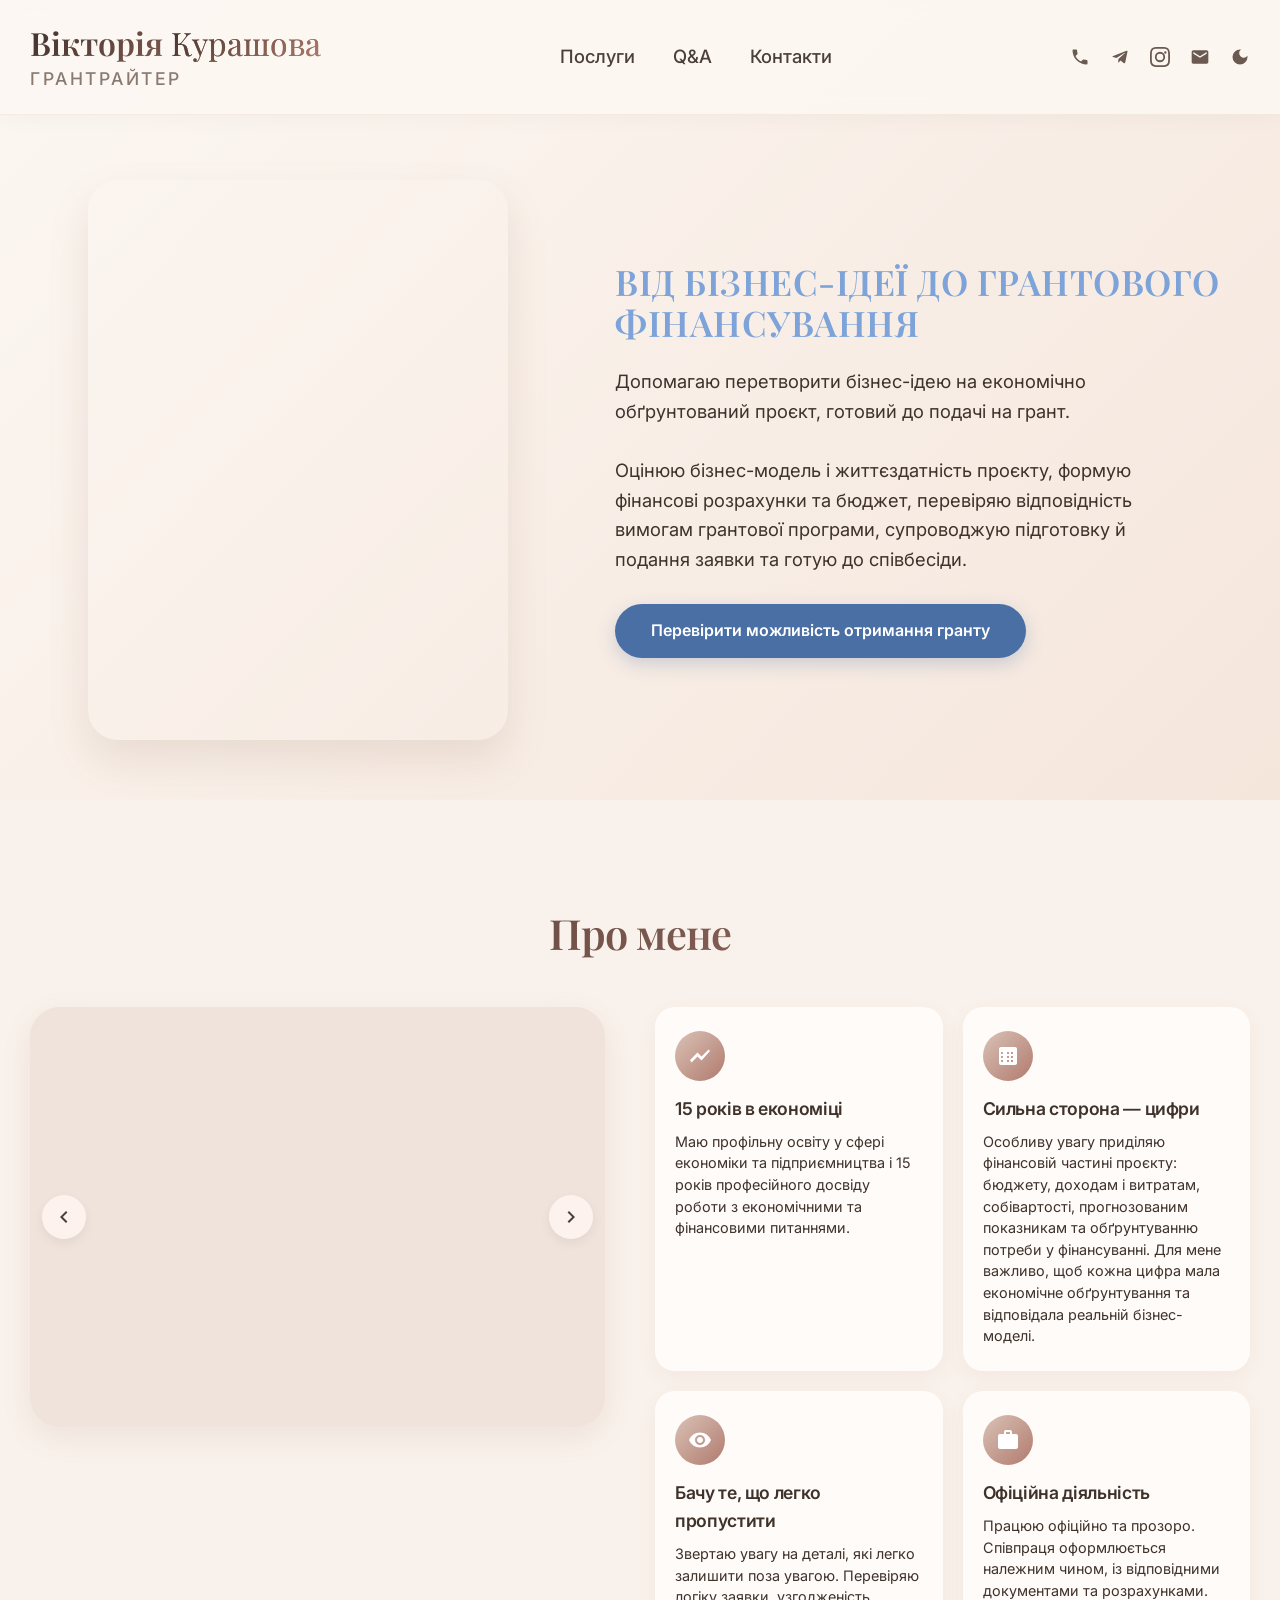
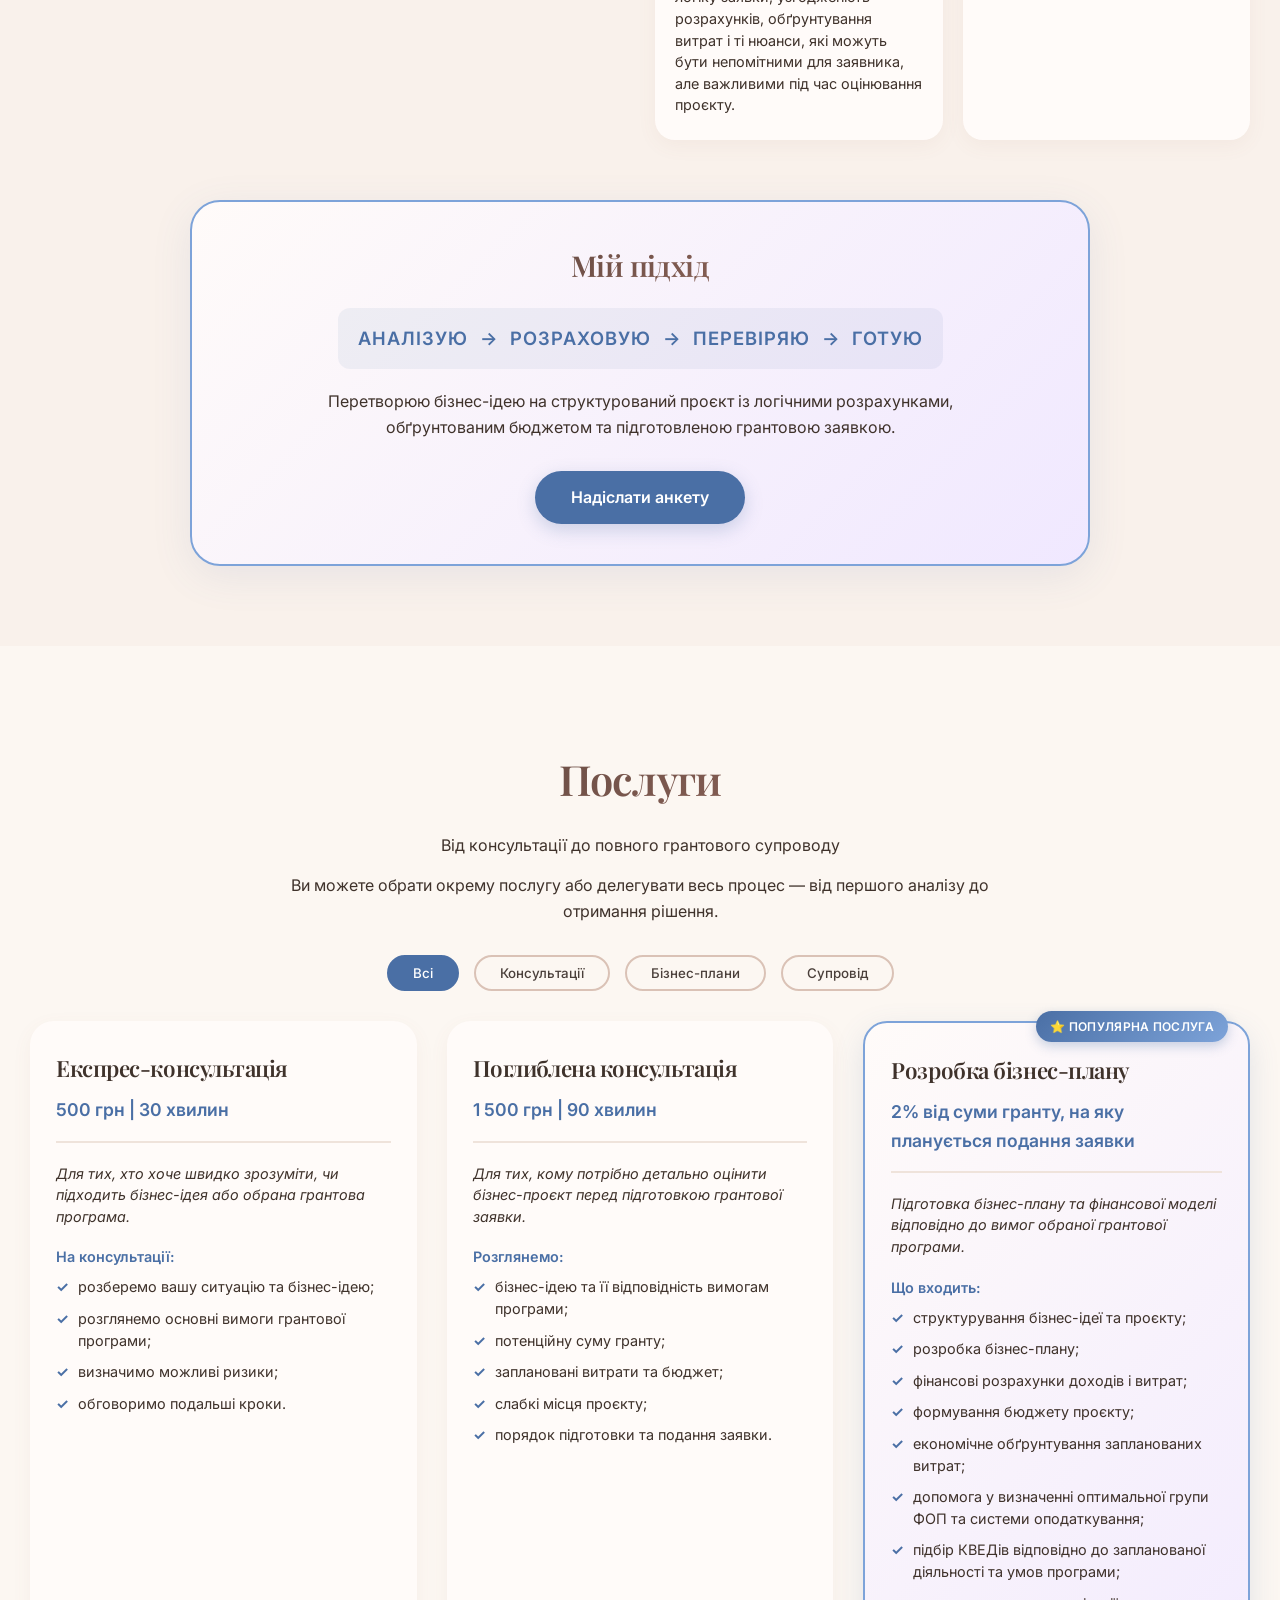
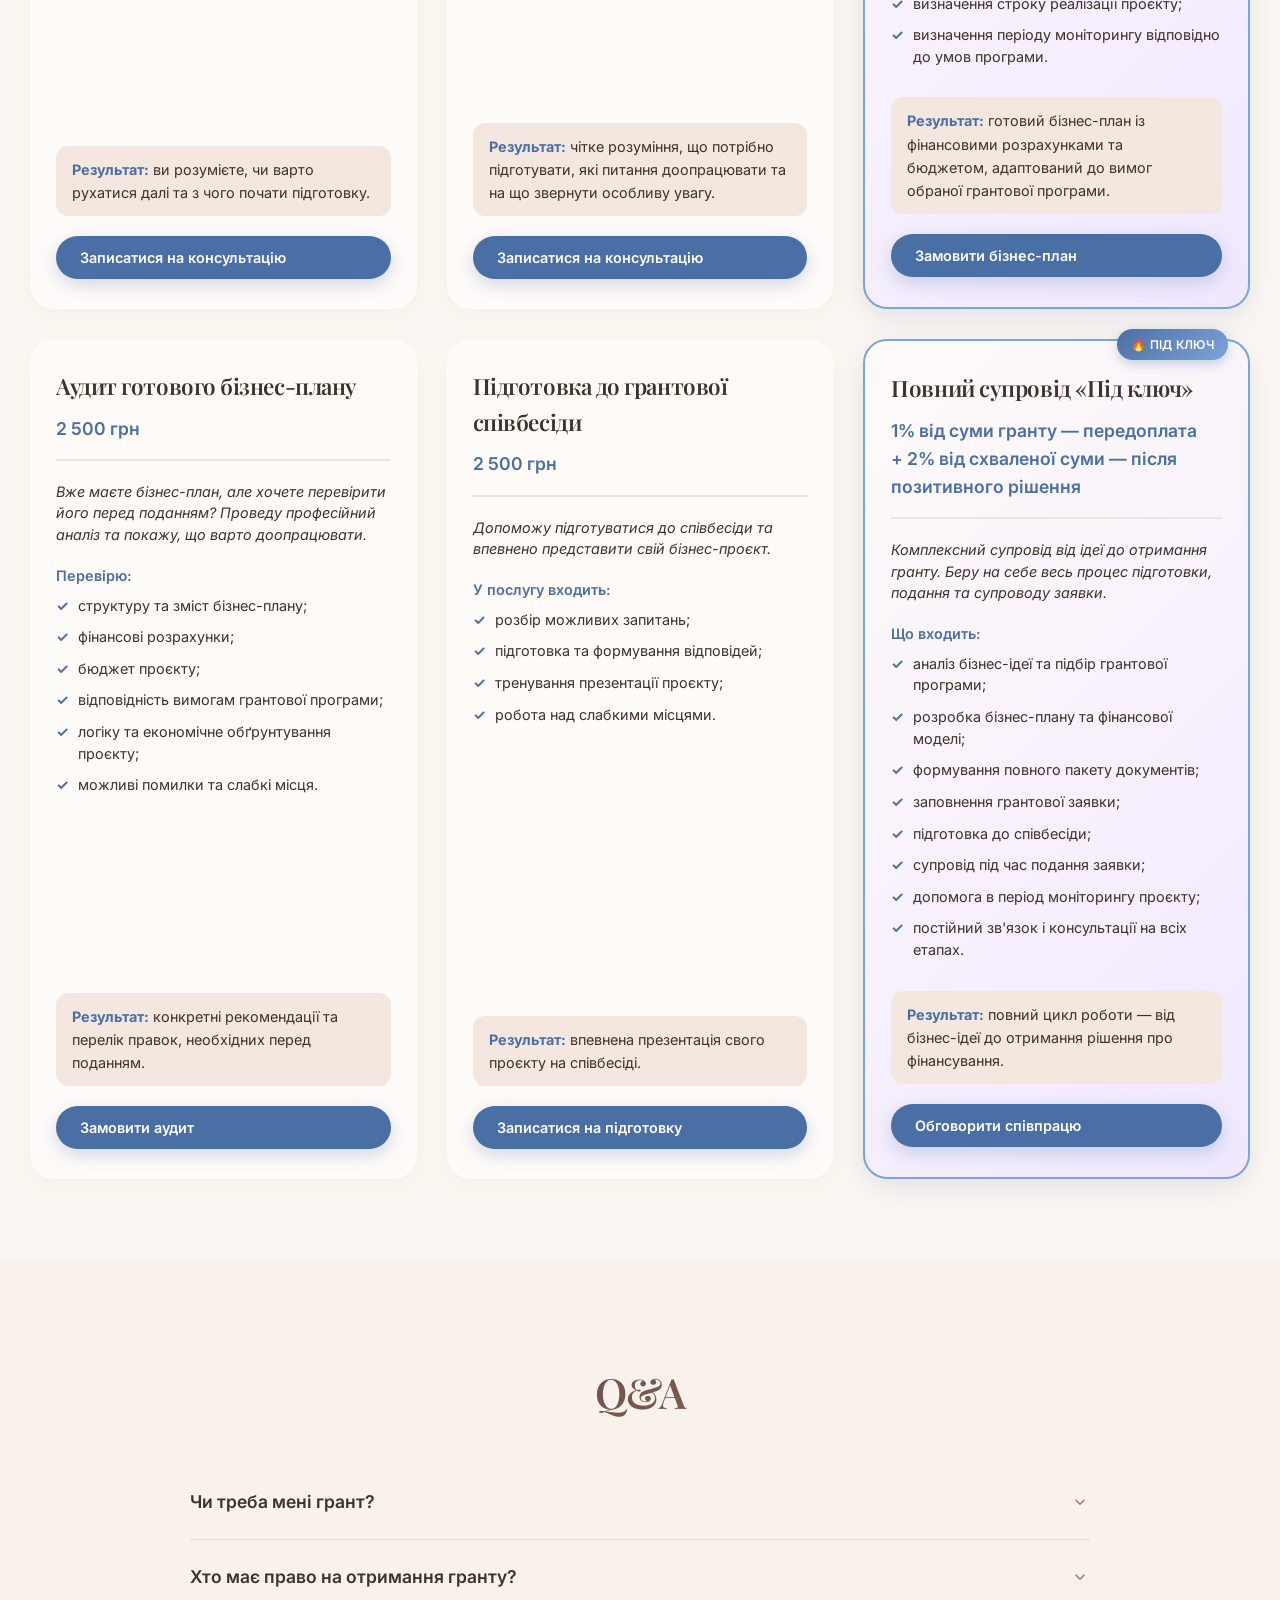
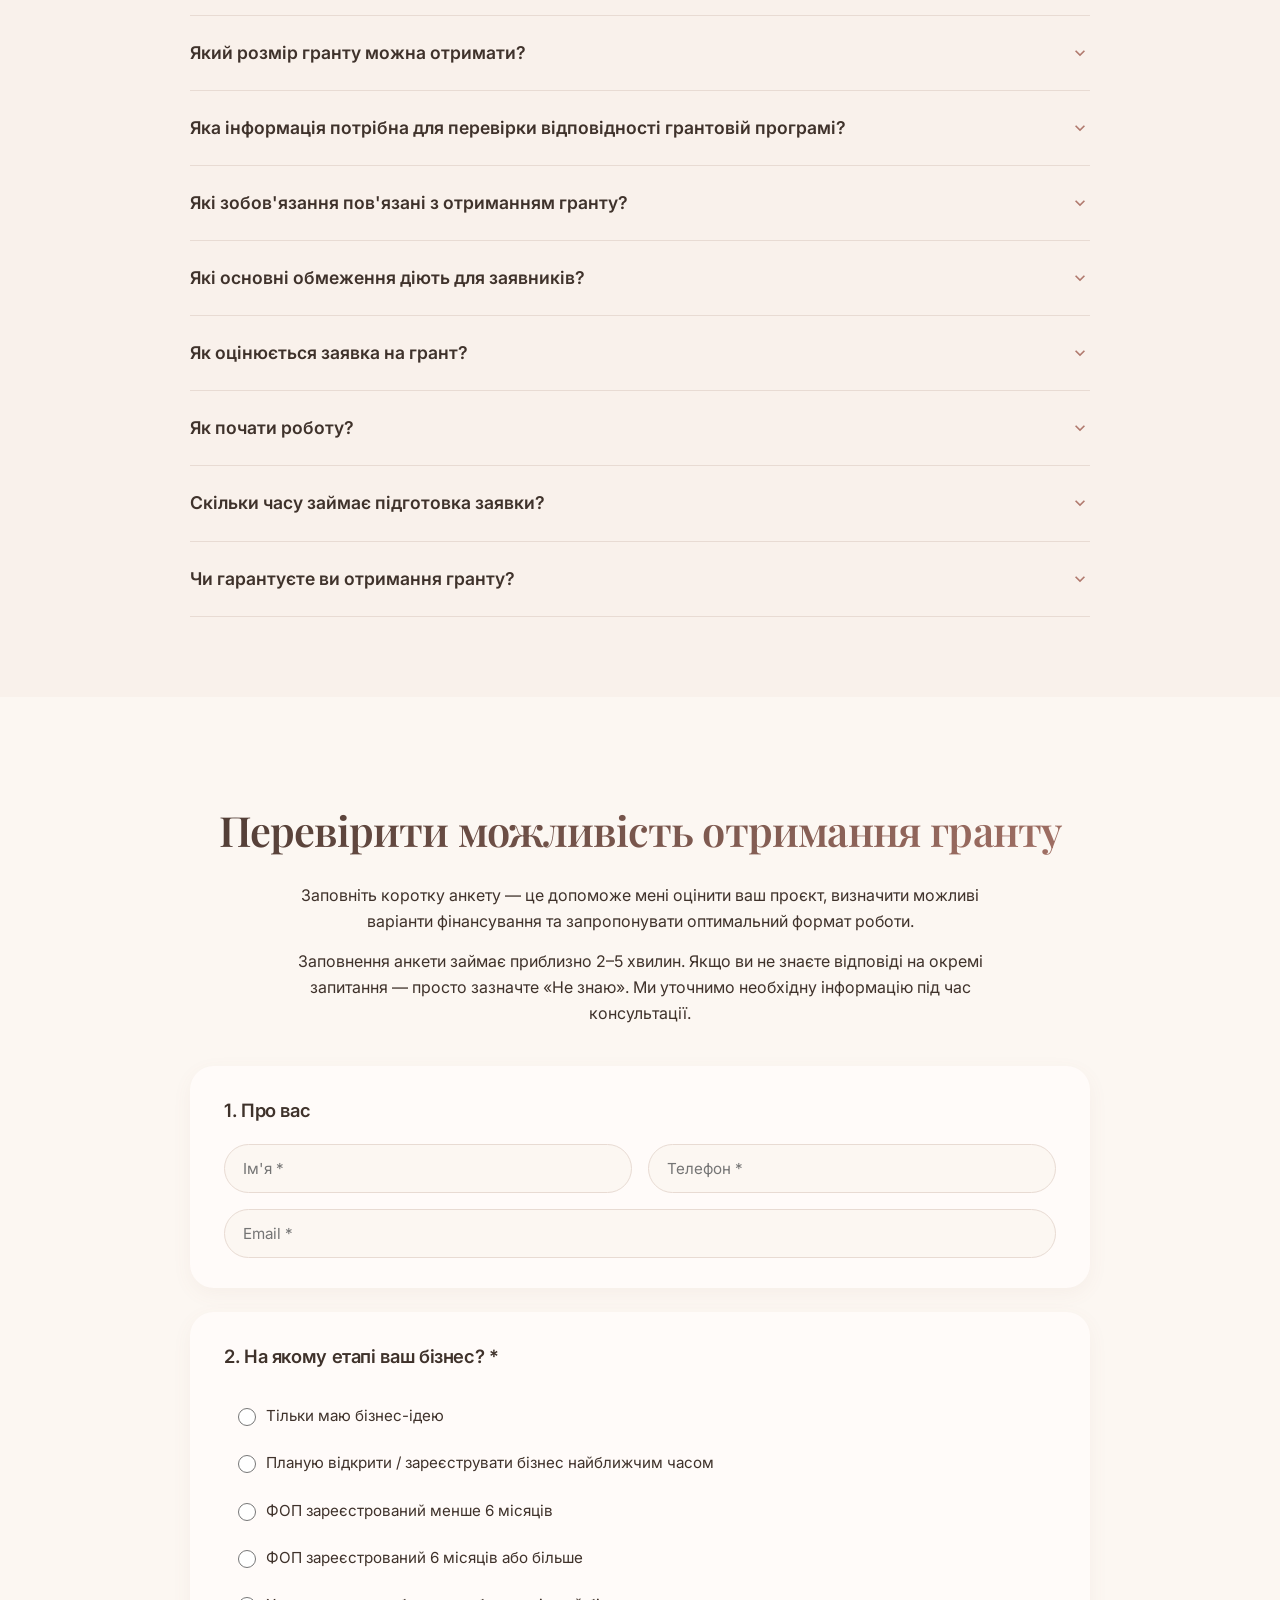
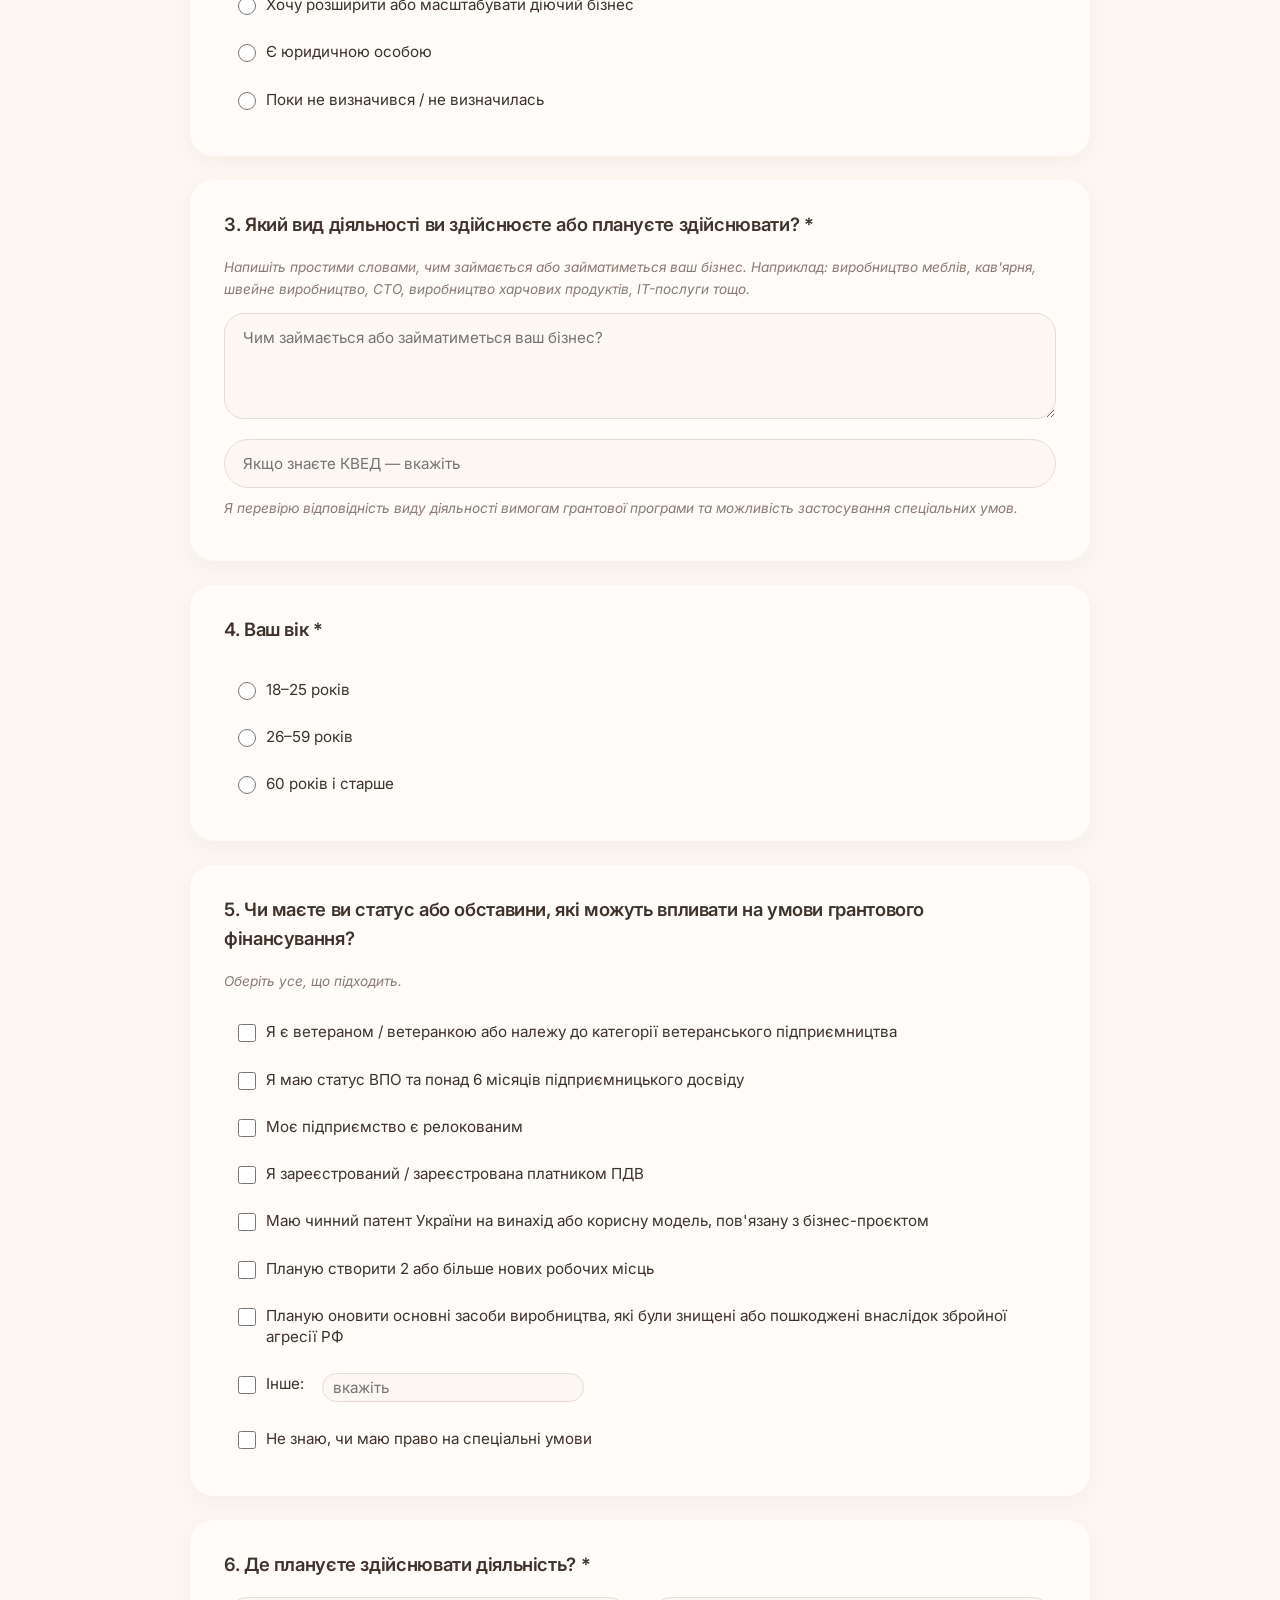
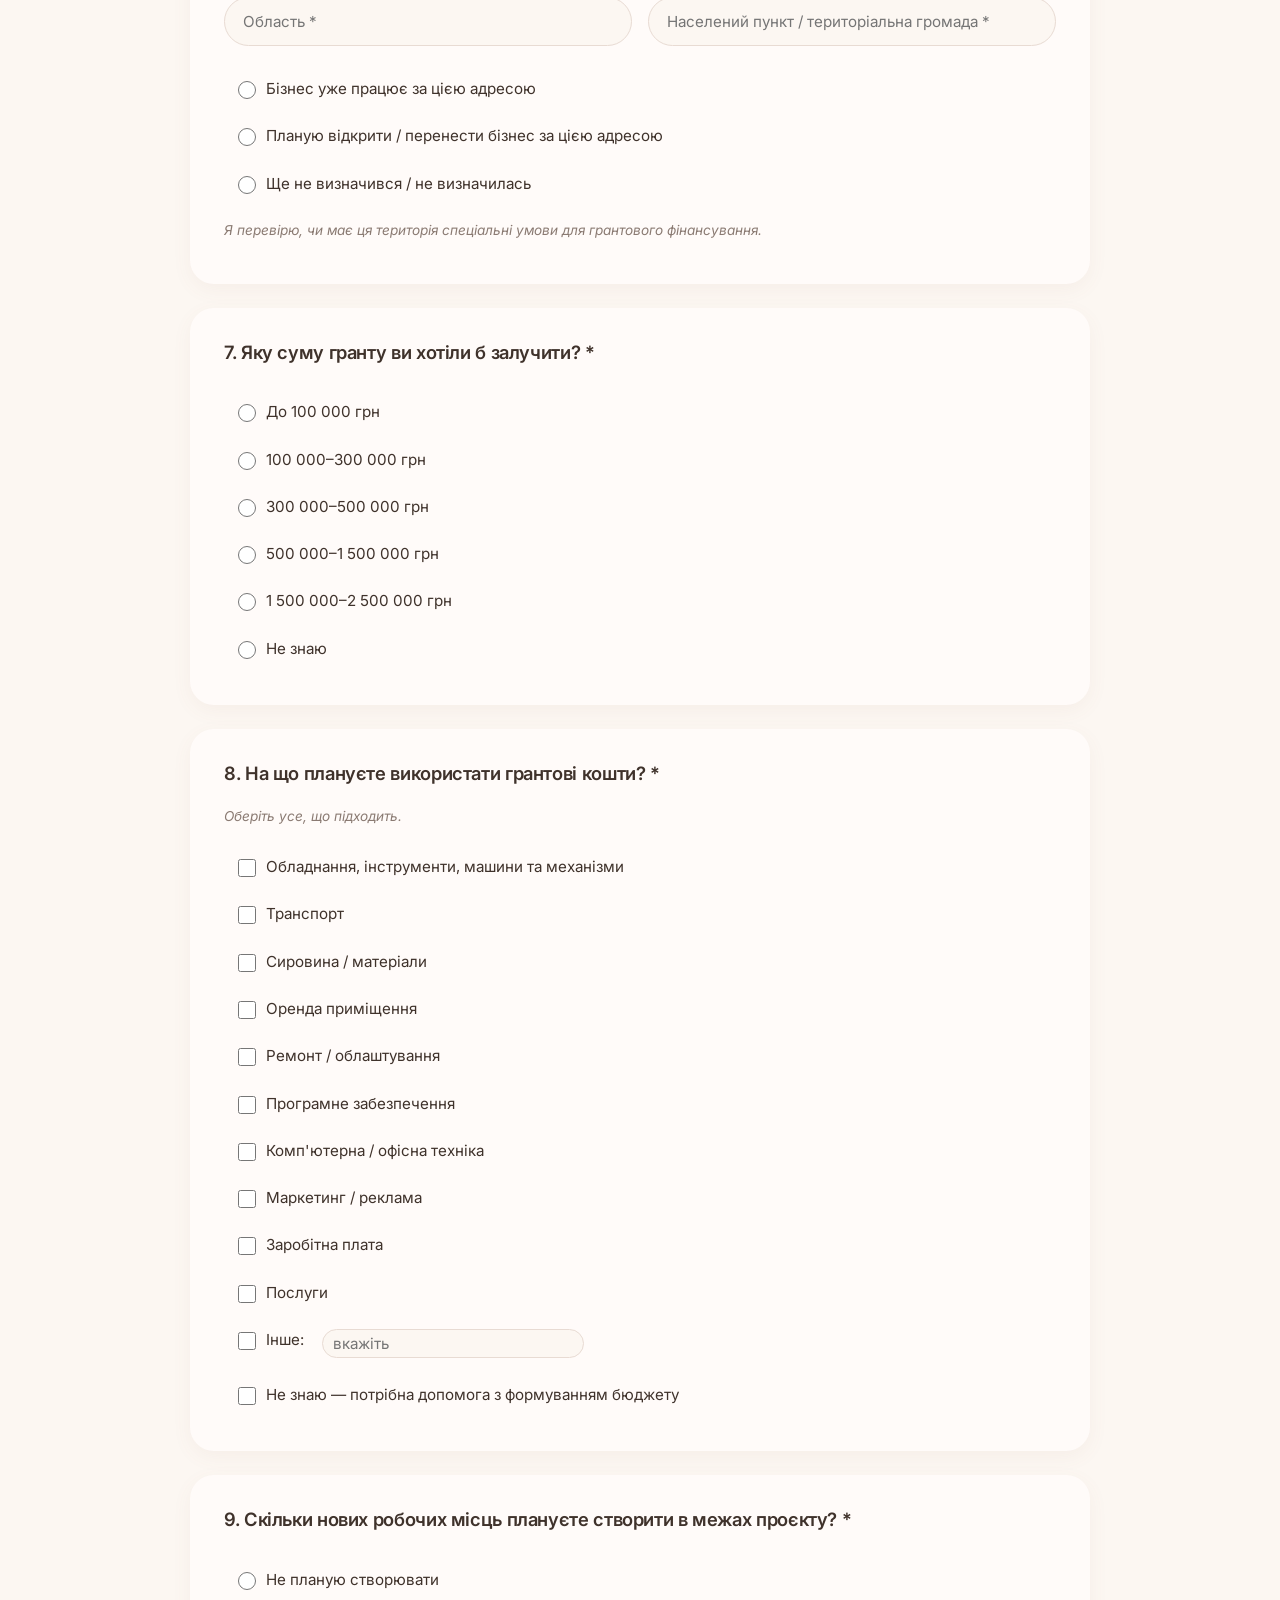
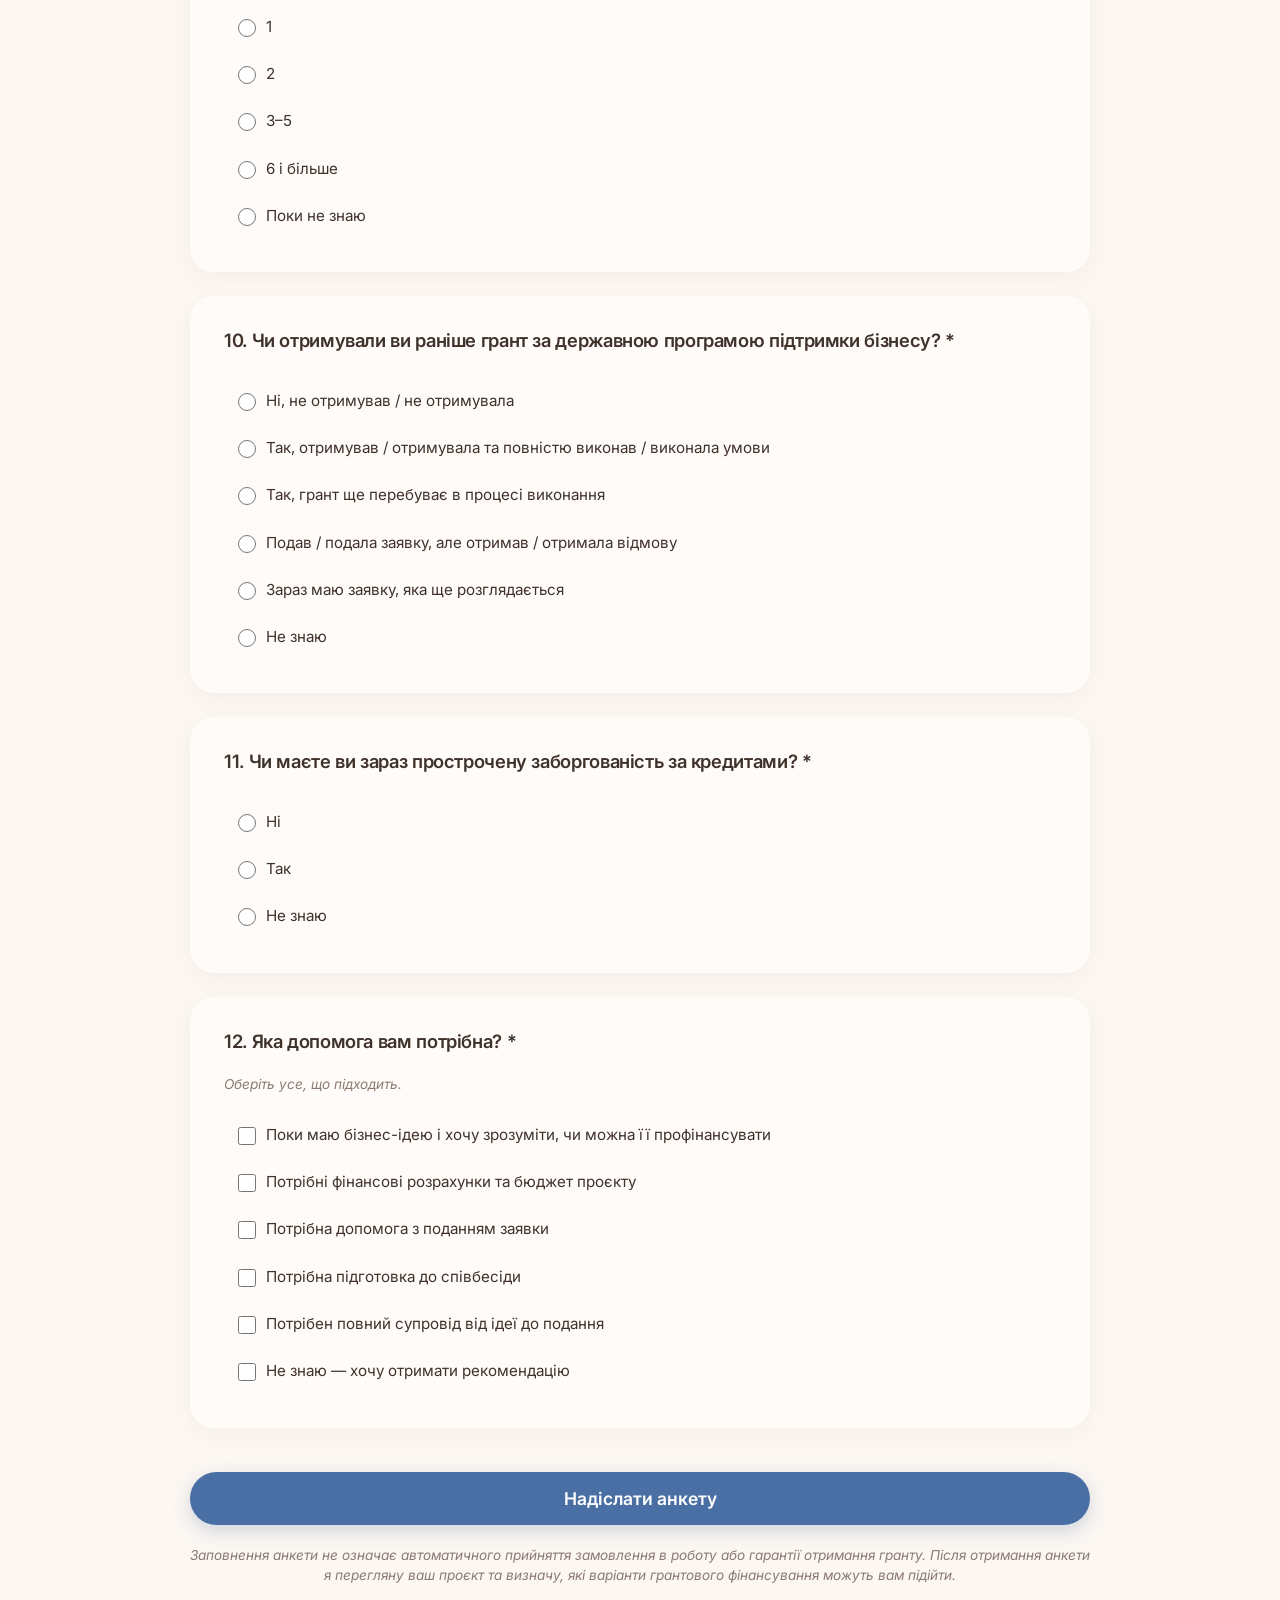
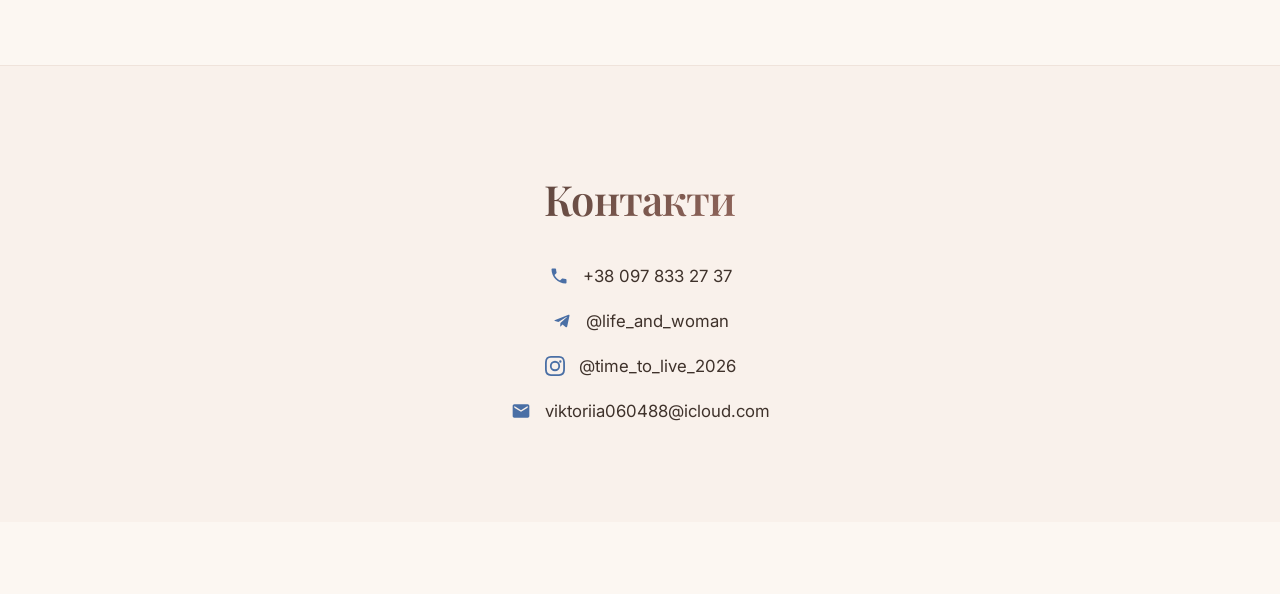
==== commit c815abbe: "new" ====
--- a/index.html
+++ b/index.html
@@ -26,7 +26,6 @@
   <meta name="apple-mobile-web-app-status-bar-style" content="default" />
   <meta name="apple-mobile-web-app-title" content="Грантрайтер" />
   
-  <!-- Preload головного фото -->
   <link rel="preload" as="image" href="images/photo1.webp" type="image/webp" />
   
   <!-- Google Tag Manager -->
@@ -44,10 +43,9 @@
     <link rel="stylesheet" href="https://fonts.googleapis.com/css2?family=Inter:opsz,wght@14..32,300;14..32,400;14..32,500;14..32,600;14..32,700&family=Playfair+Display:ital,wght@0,400;0,600;0,700;1,400&display=swap" />
   </noscript>
   
-  <!-- AOS — анімації на скролі -->
   <link rel="stylesheet" href="https://unpkg.com/aos@2.3.1/dist/aos.css" />
   
-  <!-- Schema.org для Google -->
+  <!-- Schema.org -->
   <script type="application/ld+json">
   {
     "@context": "https://schema.org",
@@ -63,15 +61,10 @@
       "https://t.me/life_and_woman",
       "https://www.instagram.com/time_to_live_2026"
     ],
-    "knowsAbout": [
-      "Грантрайтинг",
-      "Бізнес-планування",
-      "Проєктний менеджмент"
-    ]
+    "knowsAbout": ["Грантрайтинг", "Бізнес-планування", "Проєктний менеджмент"]
   }
   </script>
   
-  <!-- CSS -->
   <link rel="stylesheet" href="style.css" />
 </head>
 <body>
@@ -79,10 +72,7 @@
   <noscript><iframe src="https://www.googletagmanager.com/ns.html?id=GTM-MR5RRKVV"
   height="0" width="0" style="display:none;visibility:hidden"></iframe></noscript>
 
-  <div id="preloader">
-    <div class="loader"></div>
-  </div>
-
+  <div id="preloader"><div class="loader"></div></div>
   <div class="progress-bar" id="progressBar"></div>
 
   <!-- ===== HEADER ===== -->
@@ -99,7 +89,7 @@
 
       <nav class="nav-menu" id="navMenu">
         <a href="#works">Послуги</a>
-        <a href="#faq">Часті запитання</a>
+        <a href="#faq">Q&amp;A</a>
         <a href="#contacts">Контакти</a>
       </nav>
 
@@ -134,9 +124,10 @@
           </picture>
         </div>
         <div class="hero-right" data-aos="fade-left">
-          <h2 class="hero-title">Від бізнес-ідеї до грантової заявки</h2>
-          <p class="hero-desc">Перетворюю бізнес-ідею на економічно обґрунтований проєкт для залучення грантового фінансування</p>
-          <a href="#anketa" class="btn-primary">Підібрати грант</a>
+          <h2 class="hero-title">Від бізнес-ідеї до грантового фінансування</h2>
+          <p class="hero-desc">Допомагаю перетворити бізнес-ідею на економічно обґрунтований проєкт, готовий до подачі на грант.</p>
+          <p class="hero-desc">Оцінюю бізнес-модель і життєздатність проєкту, формую фінансові розрахунки та бюджет, перевіряю відповідність вимогам грантової програми, супроводжую підготовку й подання заявки та готую до співбесіди.</p>
+          <a href="#anketa" class="btn-primary">Перевірити можливість отримання гранту</a>
         </div>
       </div>
     </section>
@@ -145,6 +136,7 @@
     <section id="about">
       <div class="container">
         <h2 data-aos="fade-up">Про мене</h2>
+        
         <div class="about-grid">
           <div class="about-slider" data-aos="fade-right">
             <div class="slides" id="slides">
@@ -168,30 +160,38 @@
                 <svg width="24" height="24" viewBox="0 0 24 24" fill="currentColor"><path d="M3.5 18.5l6-6 4 4L22 6.92l-1.41-1.41-7.09 7.09-4-4L2 16z"/></svg>
               </div>
               <h3>15 років в економіці</h3>
-              <p>Професійний досвід дозволяє дивитися на бізнес через цифри, а не лише через ідею.</p>
+              <p>Маю профільну освіту у сфері економіки та підприємництва і 15 років професійного досвіду роботи з економічними та фінансовими питаннями.</p>
             </div>
             <div class="feature-card" data-aos="fade-up" data-aos-delay="200">
               <div class="feature-icon">
-                <svg width="24" height="24" viewBox="0 0 24 24" fill="currentColor"><path d="M12 3L1 9l4 2.18v6L12 21l7-3.82v-6l2-1.09V17h2V9L12 3zm6.82 6L12 12.72 5.18 9 12 5.28 18.82 9zM17 15.99l-5 2.73-5-2.73v-3.72L12 15l5-2.73v3.72z"/></svg>
+                <svg width="24" height="24" viewBox="0 0 24 24" fill="currentColor"><path d="M19 3H5c-1.1 0-2 .9-2 2v14c0 1.1.9 2 2 2h14c1.1 0 2-.9 2-2V5c0-1.1-.9-2-2-2zm-6 15h-2v-2h2v2zm0-4h-2v-2h2v2zm0-4h-2V8h2v2zm4 8h-2v-2h2v2zm0-4h-2v-2h2v2zm0-4h-2V8h2v2zM7 18H5v-2h2v2zm0-4H5v-2h2v2zm0-4H5V8h2v2z"/></svg>
               </div>
-              <h3>Профільна освіта</h3>
-              <p>Вища освіта у сфері економіки та підприємництва.</p>
+              <h3>Сильна сторона — цифри</h3>
+              <p>Особливу увагу приділяю фінансовій частині проєкту: бюджету, доходам і витратам, собівартості, прогнозованим показникам та обґрунтуванню потреби у фінансуванні. Для мене важливо, щоб кожна цифра мала економічне обґрунтування та відповідала реальній бізнес-моделі.</p>
             </div>
             <div class="feature-card" data-aos="fade-up" data-aos-delay="300">
+              <div class="feature-icon">
+                <svg width="24" height="24" viewBox="0 0 24 24" fill="currentColor"><path d="M12 4.5C7 4.5 2.73 7.61 1 12c1.73 4.39 6 7.5 11 7.5s9.27-3.11 11-7.5c-1.73-4.39-6-7.5-11-7.5zM12 17c-2.76 0-5-2.24-5-5s2.24-5 5-5 5 2.24 5 5-2.24 5-5 5zm0-8c-1.66 0-3 1.34-3 3s1.34 3 3 3 3-1.34 3-3-1.34-3-3-3z"/></svg>
+              </div>
+              <h3>Бачу те, що легко пропустити</h3>
+              <p>Звертаю увагу на деталі, які легко залишити поза увагою. Перевіряю логіку заявки, узгодженість розрахунків, обґрунтування витрат і ті нюанси, які можуть бути непомітними для заявника, але важливими під час оцінювання проєкту.</p>
+            </div>
+            <div class="feature-card" data-aos="fade-up" data-aos-delay="400">
               <div class="feature-icon">
                 <svg width="24" height="24" viewBox="0 0 24 24" fill="currentColor"><path d="M20 6h-4V4c0-1.11-.89-2-2-2h-4c-1.11 0-2 .89-2 2v2H4c-1.11 0-1.99.89-1.99 2L2 19c0 1.11.89 2 2 2h16c1.11 0 2-.89 2-2V8c0-1.11-.89-2-2-2zm-6 0h-4V4h4v2z"/></svg>
               </div>
-              <h3>Власний бізнес</h3>
-              <p>Я знаю, що таке починати з нуля і приймати реальні підприємницькі рішення.</p>
-            </div>
-            <div class="feature-card" data-aos="fade-up" data-aos-delay="400">
-              <div class="feature-icon">
-                <svg width="24" height="24" viewBox="0 0 24 24" fill="currentColor"><path d="M19 3H5c-1.1 0-2 .9-2 2v14c0 1.1.9 2 2 2h14c1.1 0 2-.9 2-2V5c0-1.1-.9-2-2-2zm-6 15h-2v-2h2v2zm0-4h-2v-2h2v2zm0-4h-2V8h2v2zm4 8h-2v-2h2v2zm0-4h-2v-2h2v2zm0-4h-2V8h2v2zM7 18H5v-2h2v2zm0-4H5v-2h2v2zm0-4H5V8h2v2z"/></svg>
-              </div>
-              <h3>Сильна фінансова частина</h3>
-              <p>Особлива увага — економіці проєкту, розрахункам та обґрунтуванню цифр.</p>
-            </div>
-          </div>
+              <h3>Офіційна діяльність</h3>
+              <p>Працюю офіційно та прозоро. Співпраця оформлюється належним чином, із відповідними документами та розрахунками.</p>
+            </div>
+          </div>
+        </div>
+
+        <!-- Мій підхід -->
+        <div class="approach-block" data-aos="fade-up">
+          <h3 class="approach-title">Мій підхід</h3>
+          <p class="approach-steps">АНАЛІЗУЮ &nbsp;→&nbsp; РОЗРАХОВУЮ &nbsp;→&nbsp; ПЕРЕВІРЯЮ &nbsp;→&nbsp; ГОТУЮ</p>
+          <p class="approach-desc">Перетворюю бізнес-ідею на структурований проєкт із логічними розрахунками, обґрунтованим бюджетом та підготовленою грантовою заявкою.</p>
+          <a href="#anketa" class="btn-primary">Надіслати анкету</a>
         </div>
       </div>
     </section>
@@ -246,7 +246,7 @@
           <div class="work-card featured" data-category="plan" data-aos="fade-up" data-aos-delay="150">
             <span class="badge-featured">⭐ Популярна послуга</span>
             <h3>Розробка бізнес-плану</h3>
-            <p class="work-price">1,5% від суми гранту, на яку планується подання заявки</p>
+            <p class="work-price">2% від суми гранту, на яку планується подання заявки</p>
             <p class="work-intro">Підготовка бізнес-плану та фінансової моделі відповідно до вимог обраної грантової програми.</p>
             <p class="work-label">Що входить:</p>
             <ul class="work-list">
@@ -266,7 +266,7 @@
 
           <div class="work-card" data-category="plan" data-aos="fade-up" data-aos-delay="200">
             <h3>Аудит готового бізнес-плану</h3>
-            <p class="work-price">3 000 грн</p>
+            <p class="work-price">2 500 грн</p>
             <p class="work-intro">Вже маєте бізнес-план, але хочете перевірити його перед поданням? Проведу професійний аналіз та покажу, що варто доопрацювати.</p>
             <p class="work-label">Перевірю:</p>
             <ul class="work-list">
@@ -299,7 +299,7 @@
           <div class="work-card featured" data-category="support" data-aos="fade-up" data-aos-delay="300">
             <span class="badge-featured">🔥 Під ключ</span>
             <h3>Повний супровід «Під ключ»</h3>
-            <p class="work-price">Індивідуальна ціна — обговорюється</p>
+            <p class="work-price">1% від суми гранту — передоплата<br>+ 2% від схваленої суми — після позитивного рішення</p>
             <p class="work-intro">Комплексний супровід від ідеї до отримання гранту. Беру на себе весь процес підготовки, подання та супроводу заявки.</p>
             <p class="work-label">Що входить:</p>
             <ul class="work-list">
@@ -323,16 +323,70 @@
     <!-- ===== FAQ ===== -->
     <section id="faq">
       <div class="container">
-        <h2 data-aos="fade-up">Часті запитання</h2>
+        <h2 data-aos="fade-up">Q&amp;A</h2>
         <div class="faq-list">
           
           <div class="faq-item" data-aos="fade-up">
             <div class="faq-question">
+              <span>Чи треба мені грант?</span>
+              <svg class="faq-icon" width="20" height="20" viewBox="0 0 24 24" fill="currentColor"><path d="M7.41 8.59L12 13.17l4.59-4.58L18 10l-6 6-6-6 1.41-1.41z"/></svg>
+            </div>
+            <div class="faq-answer">
+              <p>Вам варто звернутися, якщо ви:</p>
+              <ul>
+                <li>маєте бізнес-ідею та плануєте її реалізувати;</li>
+                <li>хочете відкрити або масштабувати бізнес;</li>
+                <li>плануєте придбати обладнання, створити робочі місця чи розширити виробництво;</li>
+                <li>вже маєте бізнес, але потребуєте фінансування для розвитку;</li>
+                <li>знайшли грантову програму, але не розумієте, наскільки ваш проєкт їй відповідає;</li>
+                <li>маєте ідею, але не знаєте, як перевести її у цифри та грантовий проєкт.</li>
+              </ul>
+              <p>Я допомагаю оцінити, чи має ваш проєкт потенціал для участі у грантовій програмі.</p>
+            </div>
+          </div>
+
+          <div class="faq-item" data-aos="fade-up">
+            <div class="faq-question">
               <span>Хто має право на отримання гранту?</span>
               <svg class="faq-icon" width="20" height="20" viewBox="0 0 24 24" fill="currentColor"><path d="M7.41 8.59L12 13.17l4.59-4.58L18 10l-6 6-6-6 1.41-1.41z"/></svg>
             </div>
             <div class="faq-answer">
-              <p>Це можуть бути майбутні підприємці, діючі ФОП або юридичні особи, які не здійснюють господарську діяльність на тимчасово окупованій території України або на території Росії, не перебувають під санкціями, не мають справ про банкрутство, не притягувалися до кримінальної відповідальності за корупцію та не мають заборгованості перед бюджетом.</p>
+              <p>Отримати грант можуть фізичні особи, які планують започаткувати власну справу, фізичні особи — підприємці та юридичні особи, які відповідають вимогам програми.</p>
+              <p>Зокрема, заявник має відповідати встановленим Порядком вимогам щодо провадження діяльності, відсутності санкцій, процедур банкрутства, заборгованості перед бюджетом та інших передбачених програмою обмежень.</p>
+              <p>Окремі вимоги можуть відрізнятися залежно від категорії заявника та виду гранту. Тому перед підготовкою заявки ми проводимо попередню перевірку відповідності вашого проєкту актуальним вимогам програми.</p>
+            </div>
+          </div>
+
+          <div class="faq-item" data-aos="fade-up">
+            <div class="faq-question">
+              <span>Який розмір гранту можна отримати?</span>
+              <svg class="faq-icon" width="20" height="20" viewBox="0 0 24 24" fill="currentColor"><path d="M7.41 8.59L12 13.17l4.59-4.58L18 10l-6 6-6-6 1.41-1.41z"/></svg>
+            </div>
+            <div class="faq-answer">
+              <p>Розмір гранту залежить від категорії заявника, виду проєкту та умов програми.</p>
+              <p>У межах відповідних грантових програм сума може становити від 100 тисяч до 2,5 млн грн. Конкретний розмір гранту визначається відповідно до умов програми, категорії заявника та обґрунтованої потреби у фінансуванні.</p>
+              <p>Під час консультації ми визначаємо, на який розмір гранту може претендувати саме ваш проєкт та які умови необхідно виконати.</p>
+            </div>
+          </div>
+
+          <div class="faq-item" data-aos="fade-up">
+            <div class="faq-question">
+              <span>Яка інформація потрібна для перевірки відповідності грантовій програмі?</span>
+              <svg class="faq-icon" width="20" height="20" viewBox="0 0 24 24" fill="currentColor"><path d="M7.41 8.59L12 13.17l4.59-4.58L18 10l-6 6-6-6 1.41-1.41z"/></svg>
+            </div>
+            <div class="faq-answer">
+              <p>Для попередньої перевірки нам знадобиться:</p>
+              <ol>
+                <li>ЄДРПОУ юридичної особи або РНОКПП ФОП / фізичної особи.</li>
+                <li>РНОКПП засновників та керівника — для юридичної особи.</li>
+                <li>Інформація про кредитну історію або сформований звіт кредитної історії — якщо він необхідний для перевірки відповідності вимогам програми.</li>
+                <li>Електронна пошта.</li>
+                <li>Адреса реєстрації.</li>
+                <li>Номер телефону.</li>
+                <li>Коротка інформація про бізнес або бізнес-ідею.</li>
+                <li>Інформація про запланований проєкт, його бюджет та потребу у фінансуванні.</li>
+              </ol>
+              <p>Після отримання інформації ми проводимо попередній аналіз та визначаємо, чи відповідає ваш проєкт основним вимогам програми.</p>
             </div>
           </div>
 
@@ -342,61 +396,43 @@
               <svg class="faq-icon" width="20" height="20" viewBox="0 0 24 24" fill="currentColor"><path d="M7.41 8.59L12 13.17l4.59-4.58L18 10l-6 6-6-6 1.41-1.41z"/></svg>
             </div>
             <div class="faq-answer">
-              <p>Умови отримання гранту можуть варіюватися залежно від кожної грантової програми. Зазвичай вимога може полягати в створенні робочих місць, але існують програми, де такі вимоги відсутні.</p>
-            </div>
-          </div>
-
-          <div class="faq-item" data-aos="fade-up">
-            <div class="faq-question">
-              <span>Умови і випадки надання</span>
-              <svg class="faq-icon" width="20" height="20" viewBox="0 0 24 24" fill="currentColor"><path d="M7.41 8.59L12 13.17l4.59-4.58L18 10l-6 6-6-6 1.41-1.41z"/></svg>
-            </div>
-            <div class="faq-answer">
-              <p>Заяву на отримання мікрогранту можуть подавати:</p>
+              <p>Отримання гранту передбачає виконання умов, визначених Порядком та договором про надання гранту.</p>
+              <p>Залежно від категорії отримувача та виду гранту це може передбачати створення робочих місць, цільове використання коштів, здійснення підприємницької діяльності протягом визначеного періоду та виконання інших встановлених умов.</p>
+              <p>Перед поданням заявки ми пояснюємо зобов'язання, які виникатимуть у разі отримання гранту.</p>
+            </div>
+          </div>
+
+          <div class="faq-item" data-aos="fade-up">
+            <div class="faq-question">
+              <span>Які основні обмеження діють для заявників?</span>
+              <svg class="faq-icon" width="20" height="20" viewBox="0 0 24 24" fill="currentColor"><path d="M7.41 8.59L12 13.17l4.59-4.58L18 10l-6 6-6-6 1.41-1.41z"/></svg>
+            </div>
+            <div class="faq-answer">
+              <p>Порядком передбачені вимоги та обмеження щодо заявників, зокрема щодо:</p>
               <ul>
-                <li>громадяни України;</li>
-                <li>юридичні особи, засновниками яких є тільки фізичні особи — громадяни України;</li>
-                <li>фізичні особи, що планують відкрити ФОП, дійсні ФОП та юридичні особи:</li>
+                <li>провадження діяльності на тимчасово окупованих територіях України;</li>
+                <li>здійснення діяльності на території рф;</li>
+                <li>перебування під санкціями;</li>
+                <li>наявності відкритих процедур банкрутства;</li>
+                <li>наявності заборгованості перед бюджетом;</li>
+                <li>притягнення до відповідальності за визначені законодавством корупційні правопорушення;</li>
+                <li>здійснення окремих видів господарської діяльності, які не можуть фінансуватися в межах програми;</li>
+                <li>належності до окремих фінансових та інших установ, щодо яких встановлені обмеження.</li>
               </ul>
-              <ul>
-                <li>які не перебувають і не працюють на тимчасово окупованій території України;</li>
-                <li>які не працюють на території росії;</li>
-                <li>які не перебувають під санкціями;</li>
-                <li>щодо яких не порушували справи про банкрутство;</li>
-                <li>які не притягувались до кримінальної відповідальності за корупцію;</li>
-                <li>які не мають заборгованості перед бюджетом;</li>
-                <li>які не виробляють та/або не реалізують зброю, алкогольні напої, тютюнові вироби та не займаються обміном валют;</li>
-                <li>які не є кредитними, страховими організаціями, інвестиційними, недержавними пенсійними фондами, професійними учасниками ринку цінних паперів, ломбардами.</li>
-              </ul>
-              <p>Отримувачем може бути фізична особа, яка має намір розпочати підприємницьку діяльність і бере на себе зобов'язання зареєструватися фізичною особою — підприємцем або створити юридичну особу у випадку отримання позитивного рішення про надання мікрогранту.</p>
-            </div>
-          </div>
-
-          <div class="faq-item" data-aos="fade-up">
-            <div class="faq-question">
-              <span>Який розмір грантів може бути наданий?</span>
-              <svg class="faq-icon" width="20" height="20" viewBox="0 0 24 24" fill="currentColor"><path d="M7.41 8.59L12 13.17l4.59-4.58L18 10l-6 6-6-6 1.41-1.41z"/></svg>
-            </div>
-            <div class="faq-answer">
-              <p>Розмір грантів може становити від 50 тисяч гривень до 1 мільйона доларів.</p>
-            </div>
-          </div>
-
-          <div class="faq-item" data-aos="fade-up">
-            <div class="faq-question">
-              <span>Яка інформація потрібна для перевірки вимог грантової програми?</span>
-              <svg class="faq-icon" width="20" height="20" viewBox="0 0 24 24" fill="currentColor"><path d="M7.41 8.59L12 13.17l4.59-4.58L18 10l-6 6-6-6 1.41-1.41z"/></svg>
-            </div>
-            <div class="faq-answer">
-              <p>Для перевірки вашої кандидатури на відповідність вимогам програми нам необхідна наступна інформація:</p>
-              <ol>
-                <li>ЄДРПОУ компанії або ІНН ФОПа/фізичної особи</li>
-                <li>РНКПО засновників та директора (якщо у Вас ТОВ)</li>
-                <li>Кредитну історію з сайту <a href="https://my.pvbki.com/Cabinet/Home/CreditHistory" target="_blank">https://my.pvbki.com/Cabinet/Home/CreditHistory</a> (сформований файл надіслати нам)</li>
-                <li>Електронну пошту</li>
-                <li>Адресу реєстрації</li>
-                <li>Номер телефону</li>
-              </ol>
+              <p>Остаточна відповідність заявника визначається відповідно до чинної редакції Порядку на момент подання заявки.</p>
+            </div>
+          </div>
+
+          <div class="faq-item" data-aos="fade-up">
+            <div class="faq-question">
+              <span>Як оцінюється заявка на грант?</span>
+              <svg class="faq-icon" width="20" height="20" viewBox="0 0 24 24" fill="currentColor"><path d="M7.41 8.59L12 13.17l4.59-4.58L18 10l-6 6-6-6 1.41-1.41z"/></svg>
+            </div>
+            <div class="faq-answer">
+              <p>Заявка та бізнес-план оцінюються відповідно до встановлених критеріїв.</p>
+              <p>З 1 вересня 2026 року для прийняття позитивного рішення необхідно набрати не менше 130 балів із максимально можливих 250.</p>
+              <p>Тому важливо не лише відповідати формальним вимогам програми, а й правильно підготувати бізнес-план, фінансові розрахунки та обґрунтування проєкту відповідно до критеріїв оцінювання.</p>
+              <p>Саме тому професійна підготовка заявки може суттєво вплинути на її відповідність встановленим критеріям.</p>
             </div>
           </div>
 
@@ -406,27 +442,31 @@
               <svg class="faq-icon" width="20" height="20" viewBox="0 0 24 24" fill="currentColor"><path d="M7.41 8.59L12 13.17l4.59-4.58L18 10l-6 6-6-6 1.41-1.41z"/></svg>
             </div>
             <div class="faq-answer">
-              <p>Просто заповніть анкету за кнопкою "Підібрати грант" або напишіть мені в Telegram. Ми проведемо безкоштовну консультацію, щоб визначити ваші потреби та обсяг роботи.</p>
-            </div>
-          </div>
-
-          <div class="faq-item" data-aos="fade-up">
-            <div class="faq-question">
-              <span>Скільки часу займає написання гранту?</span>
-              <svg class="faq-icon" width="20" height="20" viewBox="0 0 24 24" fill="currentColor"><path d="M7.41 8.59L12 13.17l4.59-4.58L18 10l-6 6-6-6 1.41-1.41z"/></svg>
-            </div>
-            <div class="faq-answer">
-              <p>Залежить від складності. Для невеликих грантів (до €20,000) потрібно 3-5 днів. Для великих міжнародних грантів — 2-3 тижні. Завжди працюю з дедлайнами клієнта.</p>
-            </div>
-          </div>
-
-          <div class="faq-item" data-aos="fade-up">
-            <div class="faq-question">
-              <span>Чи надаєте гарантію виграшу?</span>
-              <svg class="faq-icon" width="20" height="20" viewBox="0 0 24 24" fill="currentColor"><path d="M7.41 8.59L12 13.17l4.59-4.58L18 10l-6 6-6-6 1.41-1.41z"/></svg>
-            </div>
-            <div class="faq-answer">
-              <p>Жоден грантрайтер не може гарантувати виграш, оскільки це залежить від багатьох факторів. Але я гарантую професійну якісну підготовку документів і супровід на всіх етапах.</p>
+              <p>Заповніть анкету за кнопкою «Перевірити можливість отримання гранту» або напишіть мені в Telegram @life_and_woman.</p>
+              <p>Ми узгодимо зустріч, на якій детально розглянемо ваш бізнес або бізнес-ідею, перевіримо відповідність проєкту вимогам грантової програми та визначимо, який формат підготовки вам необхідний.</p>
+              <p>Після консультації ви будете розуміти чи підходить ваш проєкт під умови програми, на який грант можна претендувати та які кроки необхідно пройти для подання заявки.</p>
+            </div>
+          </div>
+
+          <div class="faq-item" data-aos="fade-up">
+            <div class="faq-question">
+              <span>Скільки часу займає підготовка заявки?</span>
+              <svg class="faq-icon" width="20" height="20" viewBox="0 0 24 24" fill="currentColor"><path d="M7.41 8.59L12 13.17l4.59-4.58L18 10l-6 6-6-6 1.41-1.41z"/></svg>
+            </div>
+            <div class="faq-answer">
+              <p>Термін підготовки залежить від виду гранту, складності бізнес-проєкту, обсягу необхідних документів та того, наскільки швидко клієнт надає необхідну інформацію.</p>
+              <p>Для кожного проєкту строк підготовки визначаємо індивідуально та погоджуємо його з урахуванням дедлайну подання заявки.</p>
+            </div>
+          </div>
+
+          <div class="faq-item" data-aos="fade-up">
+            <div class="faq-question">
+              <span>Чи гарантуєте ви отримання гранту?</span>
+              <svg class="faq-icon" width="20" height="20" viewBox="0 0 24 24" fill="currentColor"><path d="M7.41 8.59L12 13.17l4.59-4.58L18 10l-6 6-6-6 1.41-1.41z"/></svg>
+            </div>
+            <div class="faq-answer">
+              <p>Гарантувати позитивне рішення щодо отримання гранту неможливо, оскільки остаточне рішення приймається відповідно до встановленого Порядку та результатів оцінювання заявки.</p>
+              <p>Моя відповідальність — максимально якісно підготувати ваш проєкт до оцінювання. Остаточне рішення про надання гранту приймається уповноваженим органом відповідно до встановленої процедури.</p>
             </div>
           </div>
 
@@ -437,161 +477,173 @@
     <!-- ===== ANKETA ===== -->
     <section id="anketa">
       <div class="container">
-        <h2 data-aos="fade-up">Заповнити заявку</h2>
-        <p class="section-subtitle" data-aos="fade-up">Анкета допоможе мені отримати необхідну інформацію про ваш бізнес або бізнес-ідею, визначити обсяг роботи та підготувати пропозицію щодо співпраці.</p>
-        <p class="section-subtitle" data-aos="fade-up">Заповнення заявки займає орієнтовно 10–15 хвилин. Якщо ви не знаєте відповіді на окремі питання — це нормально. Зазначте «Не знаю».</p>
+        <h2 data-aos="fade-up">Перевірити можливість отримання гранту</h2>
+        <p class="section-subtitle" data-aos="fade-up">Заповніть коротку анкету — це допоможе мені оцінити ваш проєкт, визначити можливі варіанти фінансування та запропонувати оптимальний формат роботи.</p>
+        <p class="section-subtitle" data-aos="fade-up">Заповнення анкети займає приблизно 2–5 хвилин. Якщо ви не знаєте відповіді на окремі запитання — просто зазначте «Не знаю». Ми уточнимо необхідну інформацію під час консультації.</p>
 
         <form class="anketa-form" id="anketaForm">
           
-          <div class="anketa-block" data-aos="fade-up">
-            <h3>1. Ваші контакти</h3>
+          <!-- 1. Про вас -->
+          <div class="anketa-block" data-aos="fade-up">
+            <h3>1. Про вас</h3>
             <div class="form-row">
-              <input type="text" name="name" placeholder="Ім'я та прізвище *" required />
-              <input type="tel" name="phone" placeholder="Телефон / Viber / Telegram *" required />
-            </div>
-            <input type="email" name="email" placeholder="E-mail (необов'язково)" />
-          </div>
-
+              <input type="text" name="name" placeholder="Ім'я *" required />
+              <input type="tel" name="phone" placeholder="Телефон *" required />
+            </div>
+            <input type="email" name="email" placeholder="Email *" required />
+          </div>
+
+          <!-- 2. Етап бізнесу -->
           <div class="anketa-block" data-aos="fade-up">
             <h3>2. На якому етапі ваш бізнес? *</h3>
             <div class="radio-group">
               <label><input type="radio" name="stage" value="Тільки маю бізнес-ідею" required /> Тільки маю бізнес-ідею</label>
-              <label><input type="radio" name="stage" value="Планую відкрити бізнес найближчим часом" /> Планую відкрити / зареєструвати бізнес найближчим часом</label>
-              <label><input type="radio" name="stage" value="Вже маю діючий бізнес" /> Вже маю діючий бізнес</label>
-              <label><input type="radio" name="stage" value="Хочу розширити або масштабувати бізнес" /> Хочу розширити або масштабувати бізнес</label>
-              <label><input type="radio" name="stage" value="Поки не визначився" /> Поки не визначився / не визначилась</label>
-            </div>
-          </div>
-
-          <div class="anketa-block" data-aos="fade-up">
-            <h3>3. Розкажіть про ваш бізнес або ідею *</h3>
-            <textarea name="business" rows="4" placeholder="Чим плануєте займатися або чим уже займаєтесь?" required></textarea>
-          </div>
-
-          <div class="anketa-block" data-aos="fade-up">
-            <h3>4. Ваш статус *</h3>
-            <div class="radio-group">
-              <label><input type="radio" name="status" value="Фізична особа, ще не маю ФОП" required /> Фізична особа, ще не маю ФОП</label>
-              <label><input type="radio" name="status" value="Планую зареєструвати ФОП" /> Планую зареєструвати ФОП</label>
-              <label><input type="radio" name="status" value="ФОП уже зареєстрований" /> ФОП уже зареєстрований</label>
-              <label><input type="radio" name="status" value="ТОВ / інша юридична особа" /> ТОВ / інша юридична особа</label>
-            </div>
-            <p class="sub-question">Якщо ви ФОП — коли його зареєстровано?</p>
-            <div class="radio-group">
-              <label><input type="radio" name="fop_age" value="Менше 1 року" /> Менше 1 року</label>
-              <label><input type="radio" name="fop_age" value="1–3 роки" /> 1–3 роки</label>
-              <label><input type="radio" name="fop_age" value="Понад 3 роки" /> Понад 3 роки</label>
-              <label><input type="radio" name="fop_age" value="Не знаю" /> Не знаю</label>
-            </div>
-          </div>
-
-          <div class="anketa-block" data-aos="fade-up">
-            <h3>5. Ваш вік *</h3>
+              <label><input type="radio" name="stage" value="Планую відкрити / зареєструвати бізнес найближчим часом" /> Планую відкрити / зареєструвати бізнес найближчим часом</label>
+              <label><input type="radio" name="stage" value="ФОП зареєстрований менше 6 місяців" /> ФОП зареєстрований менше 6 місяців</label>
+              <label><input type="radio" name="stage" value="ФОП зареєстрований 6 місяців або більше" /> ФОП зареєстрований 6 місяців або більше</label>
+              <label><input type="radio" name="stage" value="Хочу розширити або масштабувати діючий бізнес" /> Хочу розширити або масштабувати діючий бізнес</label>
+              <label><input type="radio" name="stage" value="Є юридичною особою" /> Є юридичною особою</label>
+              <label><input type="radio" name="stage" value="Поки не визначився / не визначилась" /> Поки не визначився / не визначилась</label>
+            </div>
+          </div>
+
+          <!-- 3. Вид діяльності -->
+          <div class="anketa-block" data-aos="fade-up">
+            <h3>3. Який вид діяльності ви здійснюєте або плануєте здійснювати? *</h3>
+            <p class="hint">Напишіть простими словами, чим займається або займатиметься ваш бізнес. Наприклад: виробництво меблів, кав'ярня, швейне виробництво, СТО, виробництво харчових продуктів, IT-послуги тощо.</p>
+            <textarea name="business" rows="4" placeholder="Чим займається або займатиметься ваш бізнес?" required></textarea>
+            <input type="text" name="kved" placeholder="Якщо знаєте КВЕД — вкажіть" style="margin-top: 12px;" />
+            <p class="hint" style="margin-top: 10px;">Я перевірю відповідність виду діяльності вимогам грантової програми та можливість застосування спеціальних умов.</p>
+          </div>
+
+          <!-- 4. Вік -->
+          <div class="anketa-block" data-aos="fade-up">
+            <h3>4. Ваш вік *</h3>
             <div class="radio-group">
               <label><input type="radio" name="age" value="18–25 років" required /> 18–25 років</label>
               <label><input type="radio" name="age" value="26–59 років" /> 26–59 років</label>
-              <label><input type="radio" name="age" value="60 і старше" /> 60 і старше</label>
-            </div>
-          </div>
-
-          <div class="anketa-block" data-aos="fade-up">
-            <h3>6. Чи маєте ви особливий статус або умови, які можуть впливати на розмір чи умови гранту?</h3>
+              <label><input type="radio" name="age" value="60 років і старше" /> 60 років і старше</label>
+            </div>
+          </div>
+
+          <!-- 5. Статус / обставини -->
+          <div class="anketa-block" data-aos="fade-up">
+            <h3>5. Чи маєте ви статус або обставини, які можуть впливати на умови грантового фінансування?</h3>
+            <p class="hint">Оберіть усе, що підходить.</p>
             <div class="checkbox-group">
-              <label><input type="checkbox" name="special[]" value="Ветеран або член родини" /> Я є ветеран або член його родини (буду суб'єктом ветеранського підприємництва)</label>
+              <label><input type="checkbox" name="special[]" value="Ветеран або ветеранка" /> Я є ветераном / ветеранкою або належу до категорії ветеранського підприємництва</label>
+              <label><input type="checkbox" name="special[]" value="ВПО" /> Я маю статус ВПО та понад 6 місяців підприємницького досвіду</label>
+              <label><input type="checkbox" name="special[]" value="Релоковане підприємство" /> Моє підприємство є релокованим</label>
               <label><input type="checkbox" name="special[]" value="Платник ПДВ" /> Я зареєстрований / зареєстрована платником ПДВ</label>
-              <label><input type="checkbox" name="special[]" value="ВПО" /> Я маю статус ВПО та понад 6 місяців підприємницького досвіду</label>
-              <label><input type="checkbox" name="special[]" value="Релоковане підприємство" /> Мій бізнес є релокованим підприємством</label>
-              <label><input type="checkbox" name="special[]" value="Створення 2+ робочих місць" /> Я планую створити мінімум 2 нових робочих місця</label>
-              <label><input type="checkbox" name="special[]" value="Оновлення основних засобів" /> Грант планую використати на оновлення основних засобів виробництва, знищених або пошкоджених внаслідок збройної агресії РФ</label>
-              <label><input type="checkbox" name="special[]" value="Частина власних коштів" /> Я маю частину власних коштів від необхідної суми гранту</label>
+              <label><input type="checkbox" name="special[]" value="Патент України" /> Маю чинний патент України на винахід або корисну модель, пов'язану з бізнес-проєктом</label>
+              <label><input type="checkbox" name="special[]" value="Створення 2+ робочих місць" /> Планую створити 2 або більше нових робочих місць</label>
+              <label><input type="checkbox" name="special[]" value="Оновлення основних засобів" /> Планую оновити основні засоби виробництва, які були знищені або пошкоджені внаслідок збройної агресії РФ</label>
               <label><input type="checkbox" name="special[]" value="Інше" /> Інше: <input type="text" name="special_other" placeholder="вкажіть" style="display:inline-block; width:auto; padding:4px 10px; margin-left:8px; border-radius:20px; border:1px solid #e8dbd3;" /></label>
-              <label><input type="checkbox" name="special[]" value="Нічого з переліченого" /> Нічого з переліченого</label>
-            </div>
-          </div>
-
-          <div class="anketa-block" data-aos="fade-up">
-            <h3>7. Де буде працювати ваш бізнес? *</h3>
+              <label><input type="checkbox" name="special[]" value="Не знаю" /> Не знаю, чи маю право на спеціальні умови</label>
+            </div>
+          </div>
+
+          <!-- 6. Місце діяльності -->
+          <div class="anketa-block" data-aos="fade-up">
+            <h3>6. Де плануєте здійснювати діяльність? *</h3>
+            <div class="form-row">
+              <input type="text" name="region" placeholder="Область *" required />
+              <input type="text" name="city" placeholder="Населений пункт / територіальна громада *" required />
+            </div>
             <div class="radio-group">
-              <label><input type="radio" name="region" value="Дніпропетровська область" required /> Дніпропетровська область</label>
-              <label><input type="radio" name="region" value="Донецька область" /> Донецька область</label>
-              <label><input type="radio" name="region" value="Запорізька область" /> Запорізька область</label>
-              <label><input type="radio" name="region" value="Миколаївська область" /> Миколаївська область</label>
-              <label><input type="radio" name="region" value="Одеська область" /> Одеська область</label>
-              <label><input type="radio" name="region" value="Сумська область" /> Сумська область</label>
-              <label><input type="radio" name="region" value="Харківська область" /> Харківська область</label>
-              <label><input type="radio" name="region" value="Херсонська область" /> Херсонська область</label>
-              <label><input type="radio" name="region" value="Чернігівська область" /> Чернігівська область</label>
-              <label><input type="radio" name="region" value="Славутицька міська територіальна громада Київської області" /> Славутицька міська територіальна громада Київської області</label>
-              <label><input type="radio" name="region" value="Інша область" /> Інша область</label>
-            </div>
-          </div>
-
-          <div class="anketa-block" data-aos="fade-up">
-            <h3>8. До якого сектору належить ваш бізнес? *</h3>
-            <p class="hint">Оберіть один або декілька варіантів:</p>
-            <div class="checkbox-group">
-              <label><input type="checkbox" name="sector[]" value="Перероблення відходів / циркулярна економіка" /> Перероблення відходів / циркулярна економіка</label>
-              <label><input type="checkbox" name="sector[]" value="Економіка догляду / реабілітація / соціальні послуги" /> Економіка догляду / реабілітація / соціальні послуги</label>
-              <label><input type="checkbox" name="sector[]" value="Високотехнологічне виробництво" /> Високотехнологічне виробництво</label>
-              <label><input type="checkbox" name="sector[]" value="Креативні індустрії" /> Креативні індустрії</label>
-              <label><input type="checkbox" name="sector[]" value="ІТ / цифрові продукти та послуги" /> ІТ / цифрові продукти та послуги</label>
-              <label><input type="checkbox" name="sector[]" value="Освіта" /> Освіта</label>
-              <label><input type="checkbox" name="sector[]" value="Спорт / здоровий спосіб життя" /> Спорт / здоровий спосіб життя</label>
-              <label><input type="checkbox" name="sector[]" value="Готельно-ресторанний бізнес" /> Готельно-ресторанний бізнес</label>
-              <label><input type="checkbox" name="sector[]" value="Будівництво / інфраструктурне відновлення" /> Будівництво / інфраструктурне відновлення</label>
-              <label><input type="checkbox" name="sector[]" value="Промисловість / харчова промисловість" /> Промисловість / харчова промисловість</label>
-              <label><input type="checkbox" name="sector[]" value="Енергетика / комунальна сфера" /> Енергетика / комунальна сфера</label>
-              <label><input type="checkbox" name="sector[]" value="Агропромисловий комплекс" /> Агропромисловий комплекс</label>
-              <label><input type="checkbox" name="sector[]" value="Оборонно-промисловий комплекс" /> Оборонно-промисловий комплекс</label>
-              <label><input type="checkbox" name="sector[]" value="Охорона здоров'я / соціальна сфера" /> Охорона здоров'я / соціальна сфера</label>
-              <label><input type="checkbox" name="sector[]" value="Кібербезпека" /> Кібербезпека</label>
-              <label><input type="checkbox" name="sector[]" value="Інше" /> Інше: <input type="text" name="sector_other" placeholder="вкажіть" style="display:inline-block; width:auto; padding:4px 10px; margin-left:8px; border-radius:20px; border:1px solid #e8dbd3;" /></label>
-            </div>
-          </div>
-
-          <div class="anketa-block" data-aos="fade-up">
-            <h3>9. Скільки коштів потрібно для реалізації вашого проєкту? *</h3>
+              <label><input type="radio" name="location_status" value="Бізнес уже працює за цією адресою" required /> Бізнес уже працює за цією адресою</label>
+              <label><input type="radio" name="location_status" value="Планую відкрити / перенести бізнес за цією адресою" /> Планую відкрити / перенести бізнес за цією адресою</label>
+              <label><input type="radio" name="location_status" value="Ще не визначився / не визначилась" /> Ще не визначився / не визначилась</label>
+            </div>
+            <p class="hint" style="margin-top: 10px;">Я перевірю, чи має ця територія спеціальні умови для грантового фінансування.</p>
+          </div>
+
+          <!-- 7. Сума гранту -->
+          <div class="anketa-block" data-aos="fade-up">
+            <h3>7. Яку суму гранту ви хотіли б залучити? *</h3>
             <div class="radio-group">
               <label><input type="radio" name="amount" value="До 100 000 грн" required /> До 100 000 грн</label>
-              <label><input type="radio" name="amount" value="100 000–250 000 грн" /> 100 000–250 000 грн</label>
-              <label><input type="radio" name="amount" value="250 000–500 000 грн" /> 250 000–500 000 грн</label>
-              <label><input type="radio" name="amount" value="Понад 500 000 грн" /> Понад 500 000 грн</label>
-              <label><input type="radio" name="amount" value="Не знаю — потрібен розрахунок" /> Не знаю — потрібен розрахунок</label>
-            </div>
-          </div>
-
-          <div class="anketa-block" data-aos="fade-up">
-            <h3>10. На що плануєте витратити кошти? *</h3>
-            <p class="hint">Оберіть усе, що підходить:</p>
+              <label><input type="radio" name="amount" value="100 000–300 000 грн" /> 100 000–300 000 грн</label>
+              <label><input type="radio" name="amount" value="300 000–500 000 грн" /> 300 000–500 000 грн</label>
+              <label><input type="radio" name="amount" value="500 000–1 500 000 грн" /> 500 000–1 500 000 грн</label>
+              <label><input type="radio" name="amount" value="1 500 000–2 500 000 грн" /> 1 500 000–2 500 000 грн</label>
+              <label><input type="radio" name="amount" value="Не знаю" /> Не знаю</label>
+            </div>
+          </div>
+
+          <!-- 8. Витрати -->
+          <div class="anketa-block" data-aos="fade-up">
+            <h3>8. На що плануєте використати грантові кошти? *</h3>
+            <p class="hint">Оберіть усе, що підходить.</p>
             <div class="checkbox-group">
-              <label><input type="checkbox" name="expenses[]" value="Обладнання" /> Обладнання</label>
+              <label><input type="checkbox" name="expenses[]" value="Обладнання, інструменти, машини та механізми" /> Обладнання, інструменти, машини та механізми</label>
+              <label><input type="checkbox" name="expenses[]" value="Транспорт" /> Транспорт</label>
               <label><input type="checkbox" name="expenses[]" value="Сировина / матеріали" /> Сировина / матеріали</label>
               <label><input type="checkbox" name="expenses[]" value="Оренда приміщення" /> Оренда приміщення</label>
               <label><input type="checkbox" name="expenses[]" value="Ремонт / облаштування" /> Ремонт / облаштування</label>
-              <label><input type="checkbox" name="expenses[]" value="Програмне забезпечення / техніка" /> Програмне забезпечення / техніка</label>
-              <label><input type="checkbox" name="expenses[]" value="Реклама та маркетинг" /> Реклама та маркетинг</label>
+              <label><input type="checkbox" name="expenses[]" value="Програмне забезпечення" /> Програмне забезпечення</label>
+              <label><input type="checkbox" name="expenses[]" value="Комп'ютерна / офісна техніка" /> Комп'ютерна / офісна техніка</label>
+              <label><input type="checkbox" name="expenses[]" value="Маркетинг / реклама" /> Маркетинг / реклама</label>
               <label><input type="checkbox" name="expenses[]" value="Заробітна плата" /> Заробітна плата</label>
-              <label><input type="checkbox" name="expenses[]" value="Транспорт" /> Транспорт</label>
+              <label><input type="checkbox" name="expenses[]" value="Послуги" /> Послуги</label>
               <label><input type="checkbox" name="expenses[]" value="Інше" /> Інше: <input type="text" name="expenses_other" placeholder="вкажіть" style="display:inline-block; width:auto; padding:4px 10px; margin-left:8px; border-radius:20px; border:1px solid #e8dbd3;" /></label>
-            </div>
-          </div>
-
-          <div class="anketa-block" data-aos="fade-up">
-            <h3>11. Яка послуга вам потрібна? *</h3>
+              <label><input type="checkbox" name="expenses[]" value="Не знаю" /> Не знаю — потрібна допомога з формуванням бюджету</label>
+            </div>
+          </div>
+
+          <!-- 9. Робочі місця -->
+          <div class="anketa-block" data-aos="fade-up">
+            <h3>9. Скільки нових робочих місць плануєте створити в межах проєкту? *</h3>
             <div class="radio-group">
-              <label><input type="radio" name="service" value="Підібрати грантову програму" required /> Підібрати грантову програму</label>
-              <label><input type="radio" name="service" value="Розробити бізнес-план" /> Розробити бізнес-план</label>
-              <label><input type="radio" name="service" value="Підготувати бізнес-план та грантову заявку" /> Підготувати бізнес-план та грантову заявку</label>
-              <label><input type="radio" name="service" value="Проаналізувати готовий бізнес-план" /> Проаналізувати готовий бізнес-план</label>
-              <label><input type="radio" name="service" value="Підготуватися до подачі / співбесіди" /> Підготуватися до подачі / співбесіди</label>
-              <label><input type="radio" name="service" value="Консультація щодо підготовки проєкту" /> Консультація щодо підготовки проєкту</label>
-              <label><input type="radio" name="service" value="Поки не знаю — хочу обговорити" /> Поки не знаю — хочу обговорити</label>
-            </div>
-          </div>
-
-          <button type="submit" class="btn-primary btn-large">Подати заявку на співпрацю</button>
-
-          <p class="anketa-disclaimer">Заповнення заявки не означає автоматичного прийняття замовлення в роботу або гарантії отримання гранту. Після отримання заявки я зв'яжуся з вами, щоб уточнити деталі, визначити обсяг роботи та погодити формат співпраці.</p>
+              <label><input type="radio" name="jobs" value="Не планую створювати" required /> Не планую створювати</label>
+              <label><input type="radio" name="jobs" value="1" /> 1</label>
+              <label><input type="radio" name="jobs" value="2" /> 2</label>
+              <label><input type="radio" name="jobs" value="3–5" /> 3–5</label>
+              <label><input type="radio" name="jobs" value="6 і більше" /> 6 і більше</label>
+              <label><input type="radio" name="jobs" value="Поки не знаю" /> Поки не знаю</label>
+            </div>
+          </div>
+
+          <!-- 10. Попередній грант -->
+          <div class="anketa-block" data-aos="fade-up">
+            <h3>10. Чи отримували ви раніше грант за державною програмою підтримки бізнесу? *</h3>
+            <div class="radio-group">
+              <label><input type="radio" name="prev_grant" value="Ні, не отримував / не отримувала" required /> Ні, не отримував / не отримувала</label>
+              <label><input type="radio" name="prev_grant" value="Так, отримував / отримувала та повністю виконав / виконала умови" /> Так, отримував / отримувала та повністю виконав / виконала умови</label>
+              <label><input type="radio" name="prev_grant" value="Так, грант ще перебуває в процесі виконання" /> Так, грант ще перебуває в процесі виконання</label>
+              <label><input type="radio" name="prev_grant" value="Подав / подала заявку, але отримав / отримала відмову" /> Подав / подала заявку, але отримав / отримала відмову</label>
+              <label><input type="radio" name="prev_grant" value="Зараз маю заявку, яка ще розглядається" /> Зараз маю заявку, яка ще розглядається</label>
+              <label><input type="radio" name="prev_grant" value="Не знаю" /> Не знаю</label>
+            </div>
+          </div>
+
+          <!-- 11. Заборгованість -->
+          <div class="anketa-block" data-aos="fade-up">
+            <h3>11. Чи маєте ви зараз прострочену заборгованість за кредитами? *</h3>
+            <div class="radio-group">
+              <label><input type="radio" name="debt" value="Ні" required /> Ні</label>
+              <label><input type="radio" name="debt" value="Так" /> Так</label>
+              <label><input type="radio" name="debt" value="Не знаю" /> Не знаю</label>
+            </div>
+          </div>
+
+          <!-- 12. Допомога -->
+          <div class="anketa-block" data-aos="fade-up">
+            <h3>12. Яка допомога вам потрібна? *</h3>
+            <p class="hint">Оберіть усе, що підходить.</p>
+            <div class="checkbox-group">
+              <label><input type="checkbox" name="help[]" value="Поки маю бізнес-ідею і хочу зрозуміти, чи можна її профінансувати" /> Поки маю бізнес-ідею і хочу зрозуміти, чи можна її профінансувати</label>
+              <label><input type="checkbox" name="help[]" value="Потрібні фінансові розрахунки та бюджет проєкту" /> Потрібні фінансові розрахунки та бюджет проєкту</label>
+              <label><input type="checkbox" name="help[]" value="Потрібна допомога з поданням заявки" /> Потрібна допомога з поданням заявки</label>
+              <label><input type="checkbox" name="help[]" value="Потрібна підготовка до співбесіди" /> Потрібна підготовка до співбесіди</label>
+              <label><input type="checkbox" name="help[]" value="Потрібен повний супровід від ідеї до подання" /> Потрібен повний супровід від ідеї до подання</label>
+              <label><input type="checkbox" name="help[]" value="Не знаю — хочу отримати рекомендацію" /> Не знаю — хочу отримати рекомендацію</label>
+            </div>
+          </div>
+
+          <button type="submit" class="btn-primary btn-large">Надіслати анкету</button>
+
+          <p class="anketa-disclaimer">Заповнення анкети не означає автоматичного прийняття замовлення в роботу або гарантії отримання гранту. Після отримання анкети я перегляну ваш проєкт та визначу, які варіанти грантового фінансування можуть вам підійти.</p>
         </form>
       </div>
     </section>
@@ -626,28 +678,20 @@
     <svg width="24" height="24" viewBox="0 0 24 24" fill="currentColor"><path d="M4 12l1.41 1.41L11 7.83V20h2V7.83l5.58 5.59L20 12l-8-8-8 8z"/></svg>
   </button>
 
-  <!-- Sticky CTA для мобільних -->
   <a href="#anketa" class="sticky-cta" aria-label="Підібрати грант">
     <svg width="24" height="24" viewBox="0 0 24 24" fill="currentColor"><path d="M12 3a9 9 0 109 9c0-.46-.04-.92-.1-1.36a5.39 5.39 0 01-4.4 2.26 5.4 5.4 0 01-3.14-9.8c-.44-.06-.9-.1-1.36-.1z"/></svg>
     <span>Підібрати грант</span>
   </a>
 
-  <!-- AOS JS -->
   <script src="https://unpkg.com/aos@2.3.1/dist/aos.js"></script>
   <script>
-    AOS.init({
-      duration: 800,
-      once: true,
-      offset: 80,
-      easing: 'ease-out-cubic'
-    });
+    AOS.init({ duration: 800, once: true, offset: 80, easing: 'ease-out-cubic' });
   </script>
 
-  <!-- PWA Service Worker -->
   <script>
     if ('serviceWorker' in navigator) {
       window.addEventListener('load', () => {
-        navigator.serviceWorker.register('/sw.js')
+        navigator.serviceWorker.register('/sw.js?v=4')
           .then((reg) => console.log('SW registered:', reg.scope))
           .catch((err) => console.log('SW error:', err));
       });
@@ -656,4 +700,4 @@
 
   <script src="script.js"></script>
 </body>
-</html>
+</html>
--- a/style.css
+++ b/style.css
@@ -114,12 +114,18 @@
 .logo-name {
   font-size: 2rem;
   font-weight: 600;
-  color: #b17a6e;
   font-family: 'Playfair Display', Georgia, serif;
   white-space: nowrap;
+  background: linear-gradient(135deg, #3f322b, #b17a6e);
+  -webkit-background-clip: text;
+  -webkit-text-fill-color: transparent;
+  background-clip: text;
 }
 .logo-name span {
-  color: #d9b8a8;
+  background: linear-gradient(135deg, #3f322b, #b17a6e);
+  -webkit-background-clip: text;
+  -webkit-text-fill-color: transparent;
+  background-clip: text;
   font-weight: 300;
 }
 .logo-sub {
@@ -132,8 +138,13 @@
   margin-top: 6px;
 }
 
-body.dark-mode .logo-name { color: #dac2b6; }
-body.dark-mode .logo-name span { color: #b17a6e; }
+body.dark-mode .logo-name,
+body.dark-mode .logo-name span {
+  background: linear-gradient(135deg, #f0e6e0, #dac2b6);
+  -webkit-background-clip: text;
+  -webkit-text-fill-color: transparent;
+  background-clip: text;
+}
 body.dark-mode .logo-sub { color: #a8968e; }
 
 /* ---------- BURGER MENU ---------- */
@@ -938,4 +949,192 @@
   body {
     padding-bottom: 80px;
   }
+}
+
+/* ===== ABOUT INTRO — "Вам варто звернутися" ===== */
+.about-intro {
+  max-width: 800px;
+  margin: 0 auto 50px;
+  background: #fffbf9;
+  padding: 32px 40px;
+  border-radius: 24px;
+  box-shadow: 0 6px 20px rgba(150, 110, 90, 0.06);
+  border-left: 4px solid #4a6fa5;
+}
+
+.about-intro-title {
+  font-size: 1.15rem;
+  font-weight: 600;
+  color: #3f322b;
+  margin-bottom: 16px;
+  font-family: 'Inter', sans-serif;
+}
+
+.about-intro-list {
+  list-style: none;
+  padding: 0;
+  margin-bottom: 20px;
+}
+
+.about-intro-list li {
+  position: relative;
+  padding-left: 26px;
+  margin-bottom: 10px;
+  font-size: 0.98rem;
+  color: #3f322b;
+  line-height: 1.5;
+}
+
+.about-intro-list li::before {
+  content: '—';
+  position: absolute;
+  left: 0;
+  color: #4a6fa5;
+  font-weight: 600;
+}
+
+.about-intro-footer {
+  font-size: 1rem;
+  color: #4a6fa5;
+  font-weight: 500;
+  font-style: italic;
+  padding-top: 12px;
+  border-top: 1px solid #efe3db;
+}
+
+body.dark-mode .about-intro {
+  background: #2a221f;
+  border-left-color: #5a82c2;
+}
+
+body.dark-mode .about-intro-title {
+  color: #f0e6e0;
+}
+
+body.dark-mode .about-intro-list li {
+  color: #d4c8c0;
+}
+
+body.dark-mode .about-intro-list li::before {
+  color: #7da3d9;
+}
+
+body.dark-mode .about-intro-footer {
+  color: #7da3d9;
+  border-top-color: #3a2a24;
+}
+
+@media (max-width: 768px) {
+  .about-intro {
+    padding: 24px 20px;
+  }
+  .about-intro-title {
+    font-size: 1.05rem;
+  }
+  .about-intro-list li {
+    font-size: 0.92rem;
+  }
+}
+
+/* ===== HERO — UPPERCASE заголовок ===== */
+.hero-title {
+  text-transform: uppercase;
+  letter-spacing: 0.5px;
+  font-size: 2.2rem;
+}
+
+@media (max-width: 768px) {
+  .hero-title {
+    font-size: 1.5rem;
+    letter-spacing: 0.3px;
+  }
+}
+
+/* ===== МІЙ ПІДХІД ===== */
+.approach-block {
+  max-width: 900px;
+  margin: 60px auto 0;
+  text-align: center;
+  padding: 40px 30px;
+  background: linear-gradient(135deg, #fffbf9 0%, #f0e8ff 100%);
+  border-radius: 30px;
+  box-shadow: 0 10px 40px rgba(74, 111, 165, 0.1);
+  border: 2px solid #7da3d9;
+}
+
+.approach-title {
+  font-family: 'Playfair Display', Georgia, serif;
+  font-size: 1.8rem;
+  font-weight: 600;
+  color: #3f322b;
+  margin-bottom: 20px;
+  background: linear-gradient(135deg, #3f322b, #b17a6e);
+  -webkit-background-clip: text;
+  -webkit-text-fill-color: transparent;
+  background-clip: text;
+}
+
+.approach-steps {
+  font-size: 1.15rem;
+  font-weight: 600;
+  color: #4a6fa5;
+  letter-spacing: 1px;
+  margin-bottom: 20px;
+  padding: 16px 20px;
+  background: rgba(74, 111, 165, 0.08);
+  border-radius: 12px;
+  display: inline-block;
+  white-space: nowrap;
+}
+
+.approach-desc {
+  font-size: 1rem;
+  color: #3f322b;
+  max-width: 700px;
+  margin: 0 auto 30px;
+  line-height: 1.6;
+}
+
+.approach-block .btn-primary {
+  display: inline-block;
+}
+
+body.dark-mode .approach-block {
+  background: linear-gradient(135deg, #2a221f 0%, #1e2a4a 100%);
+  border-color: #5a82c2;
+}
+
+body.dark-mode .approach-title {
+  background: linear-gradient(135deg, #f0e6e0, #dac2b6);
+  -webkit-background-clip: text;
+  -webkit-text-fill-color: transparent;
+  background-clip: text;
+}
+
+body.dark-mode .approach-steps {
+  color: #7da3d9;
+  background: rgba(125, 163, 217, 0.12);
+}
+
+body.dark-mode .approach-desc {
+  color: #d4c8c0;
+}
+
+@media (max-width: 768px) {
+  .approach-block {
+    padding: 30px 20px;
+    margin-top: 40px;
+  }
+  .approach-title {
+    font-size: 1.4rem;
+  }
+  .approach-steps {
+    font-size: 0.95rem;
+    white-space: normal;
+    letter-spacing: 0.5px;
+    padding: 12px 14px;
+  }
+  .approach-desc {
+    font-size: 0.95rem;
+  }
 }
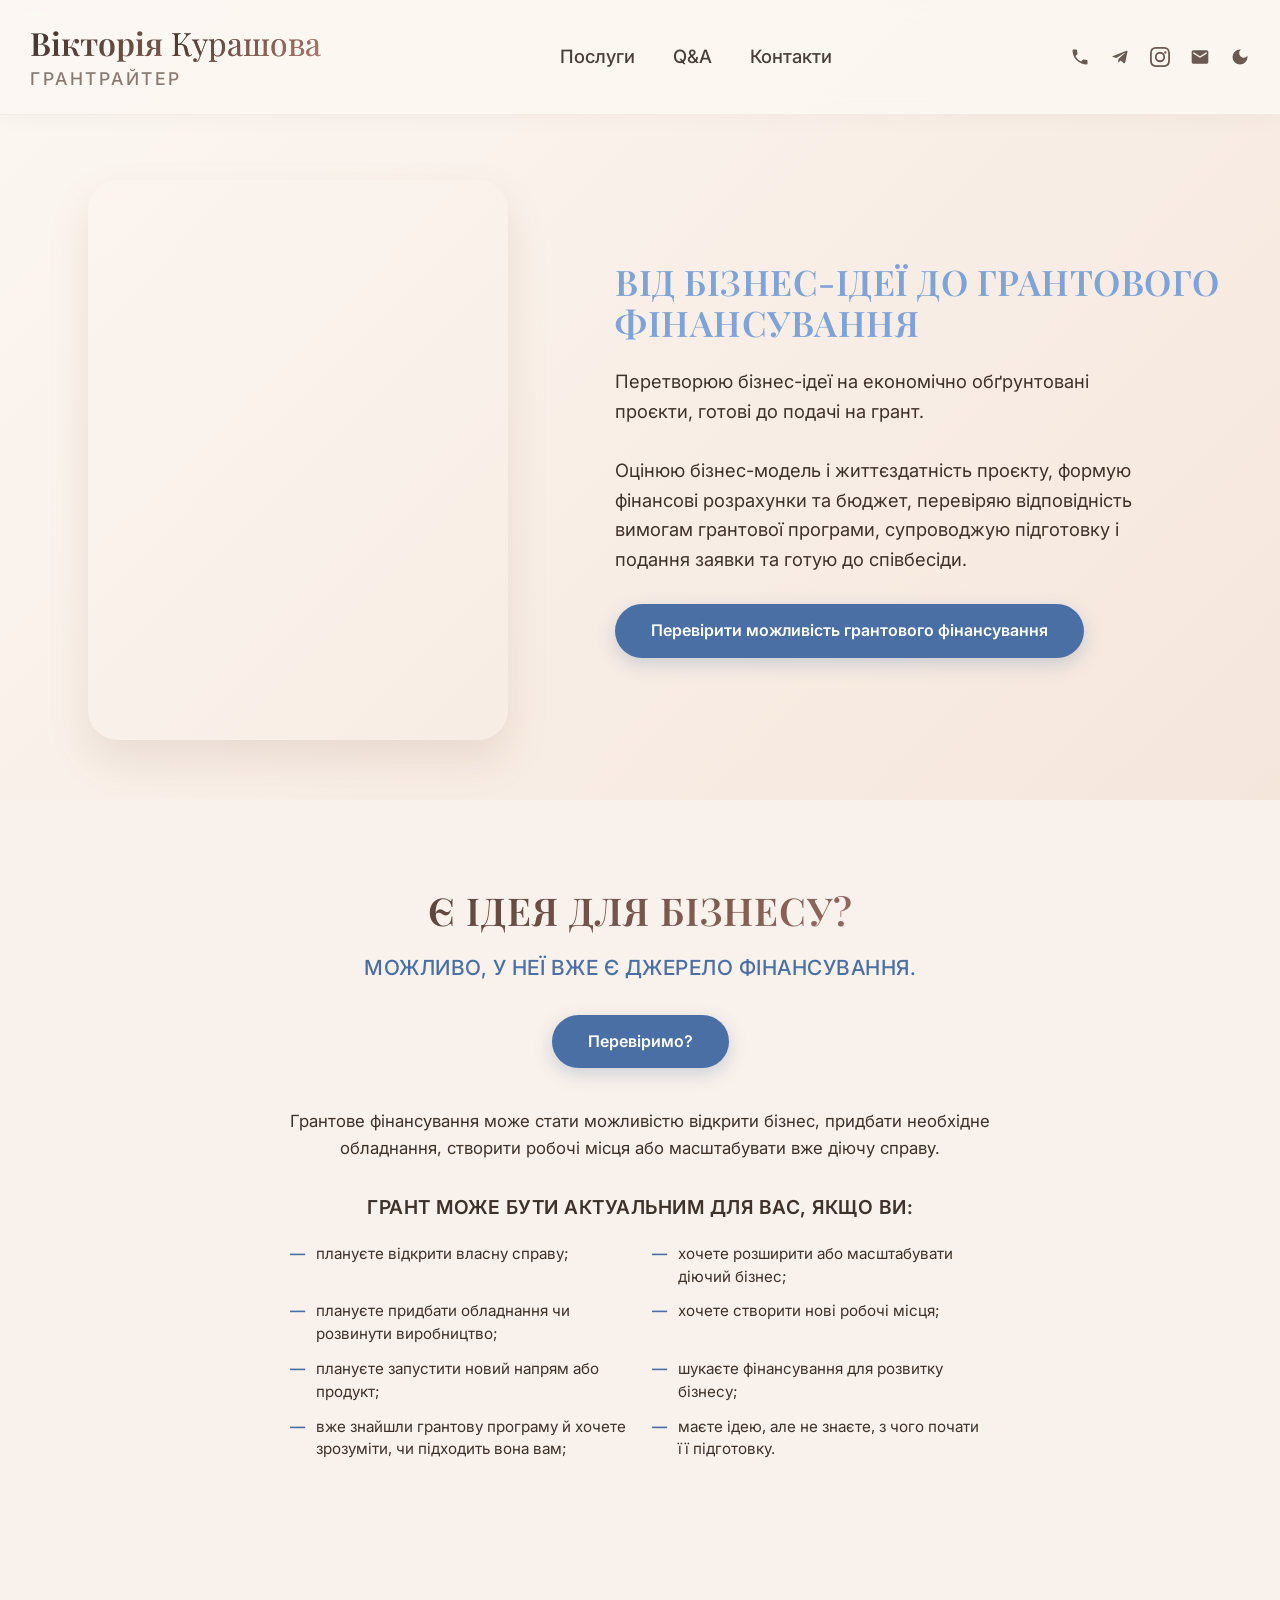
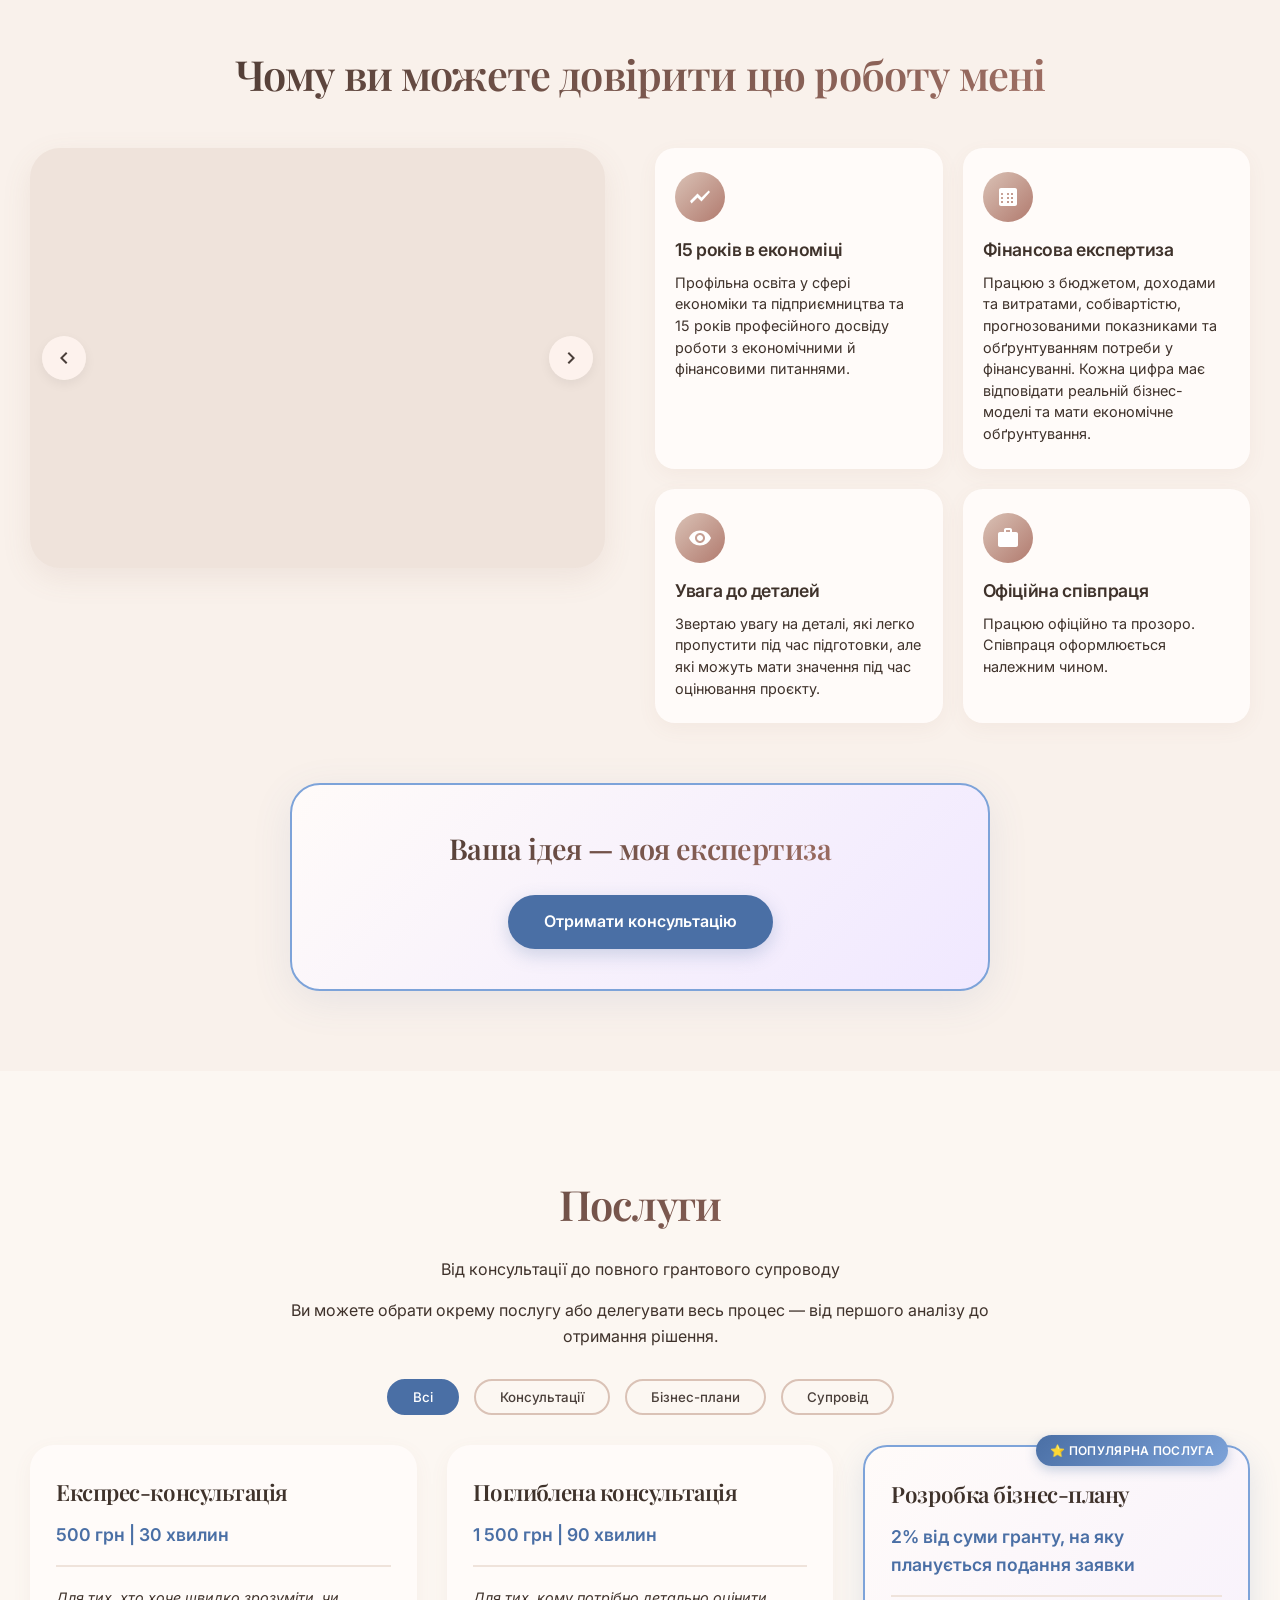
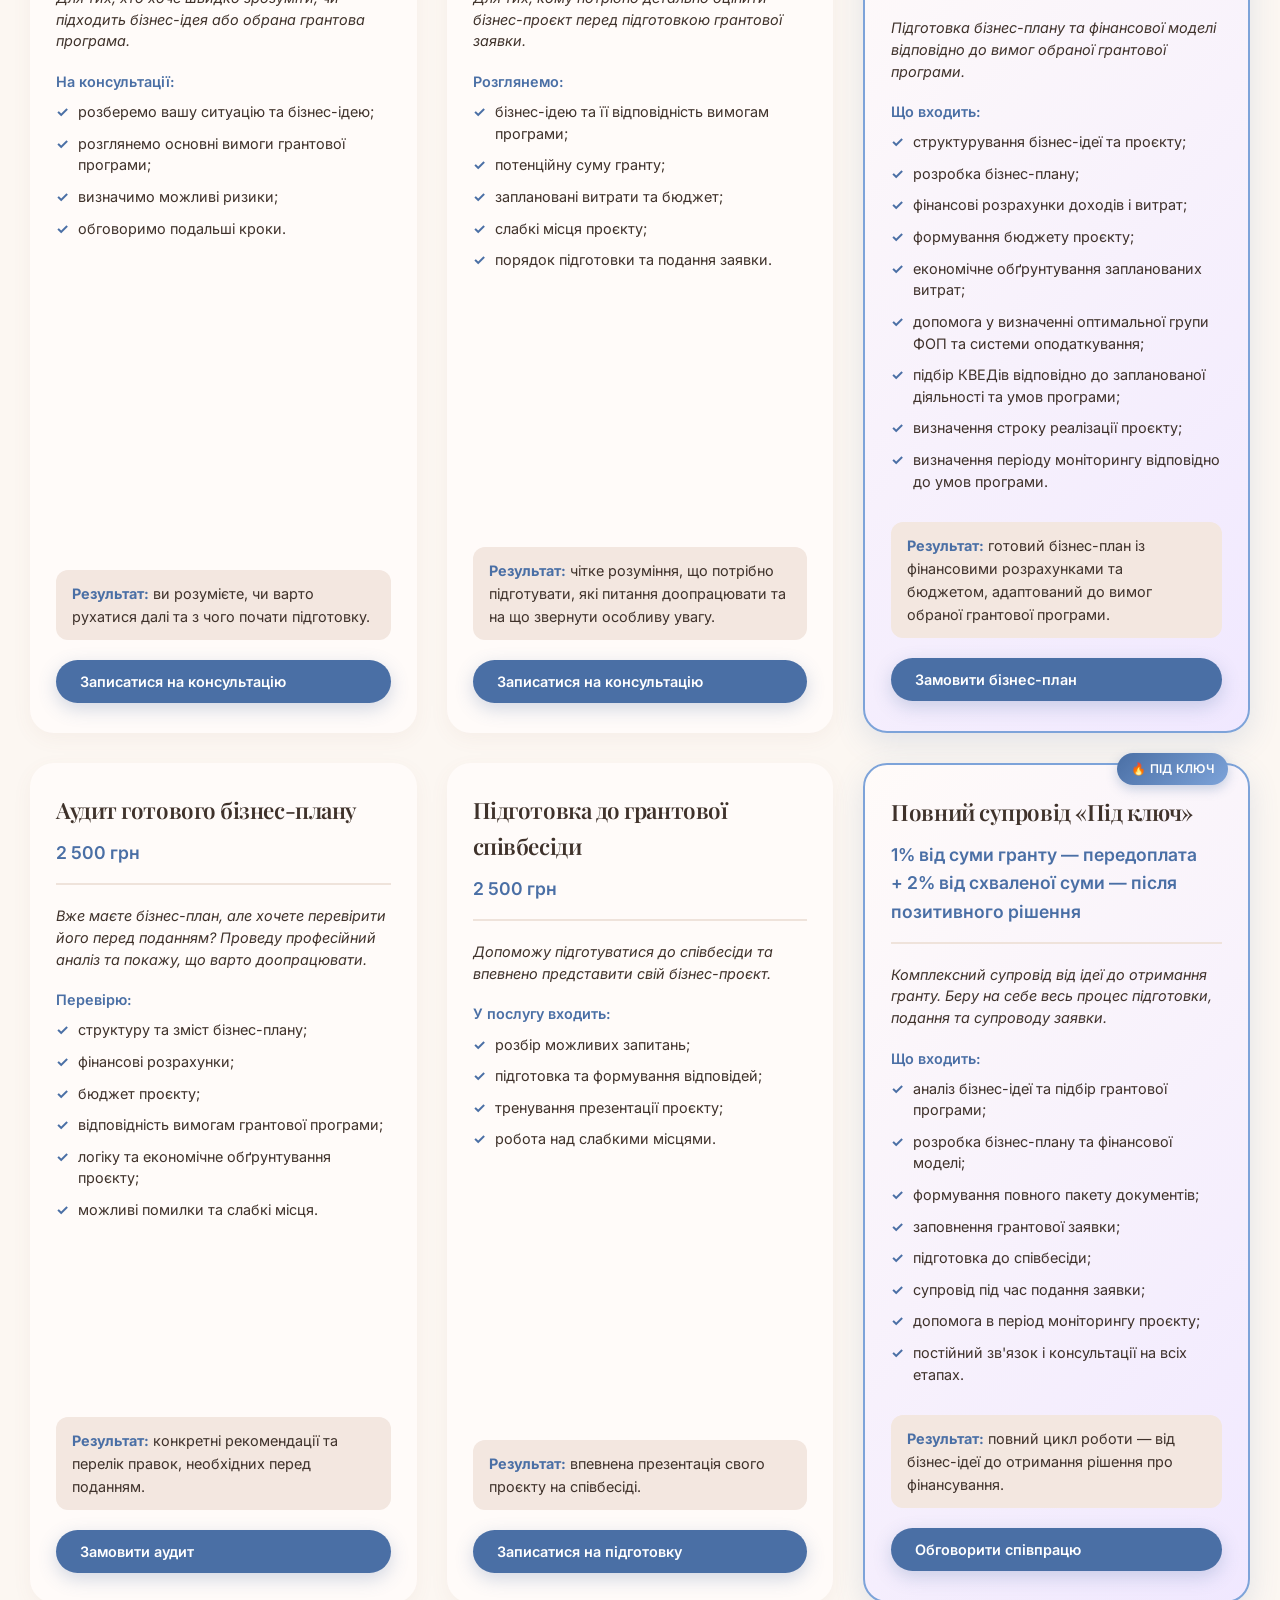
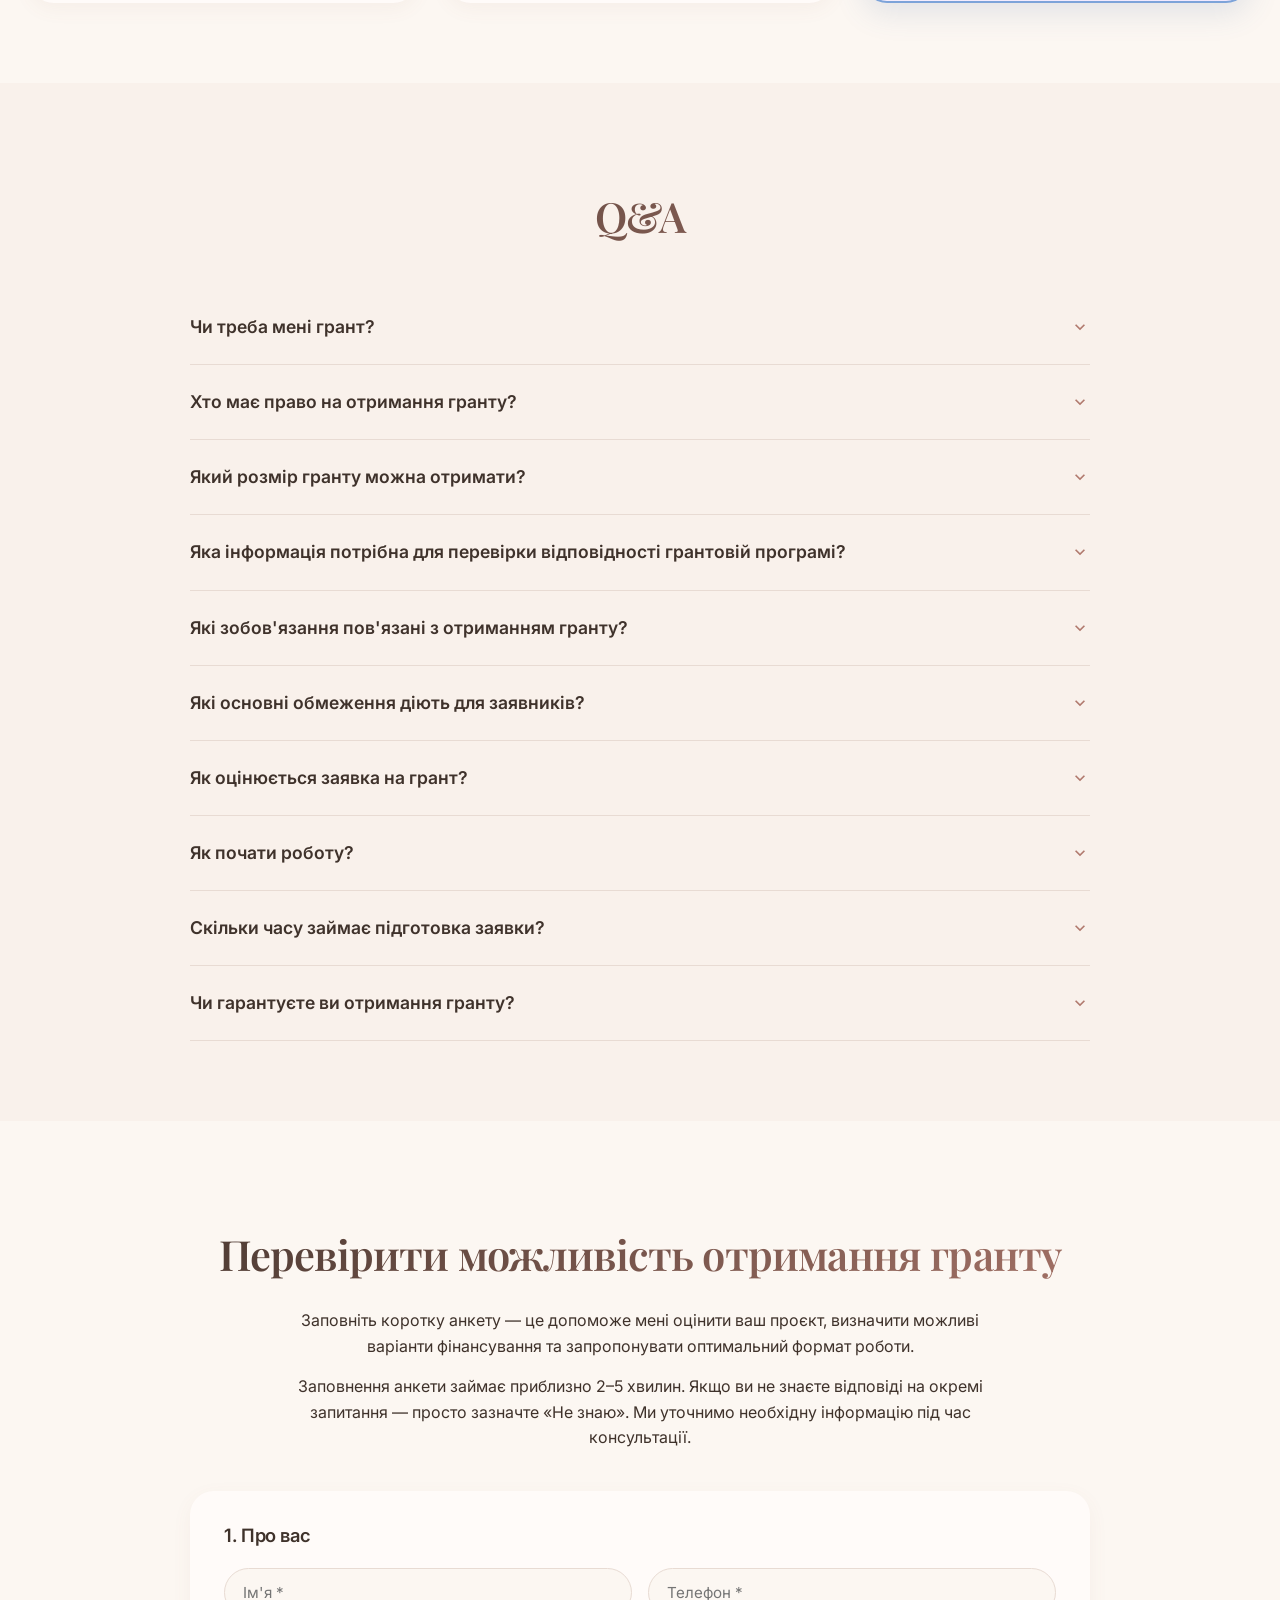
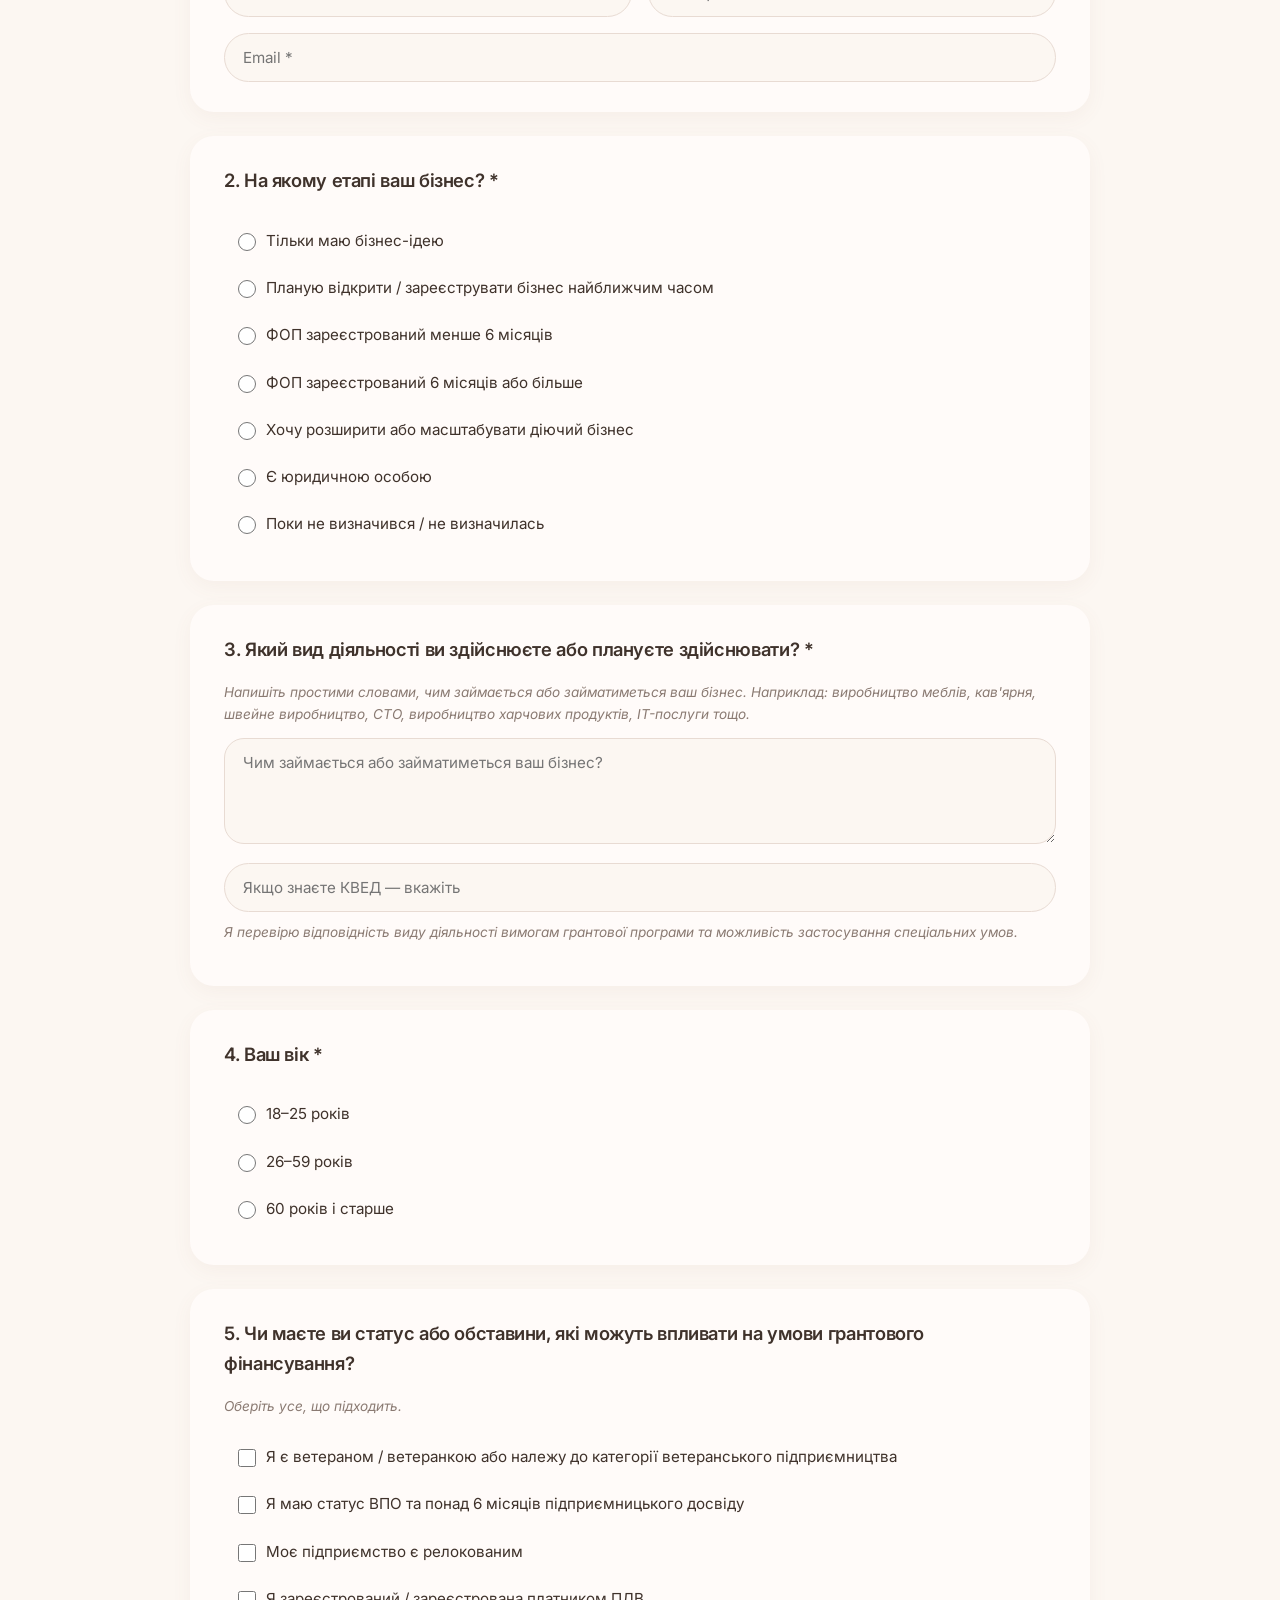
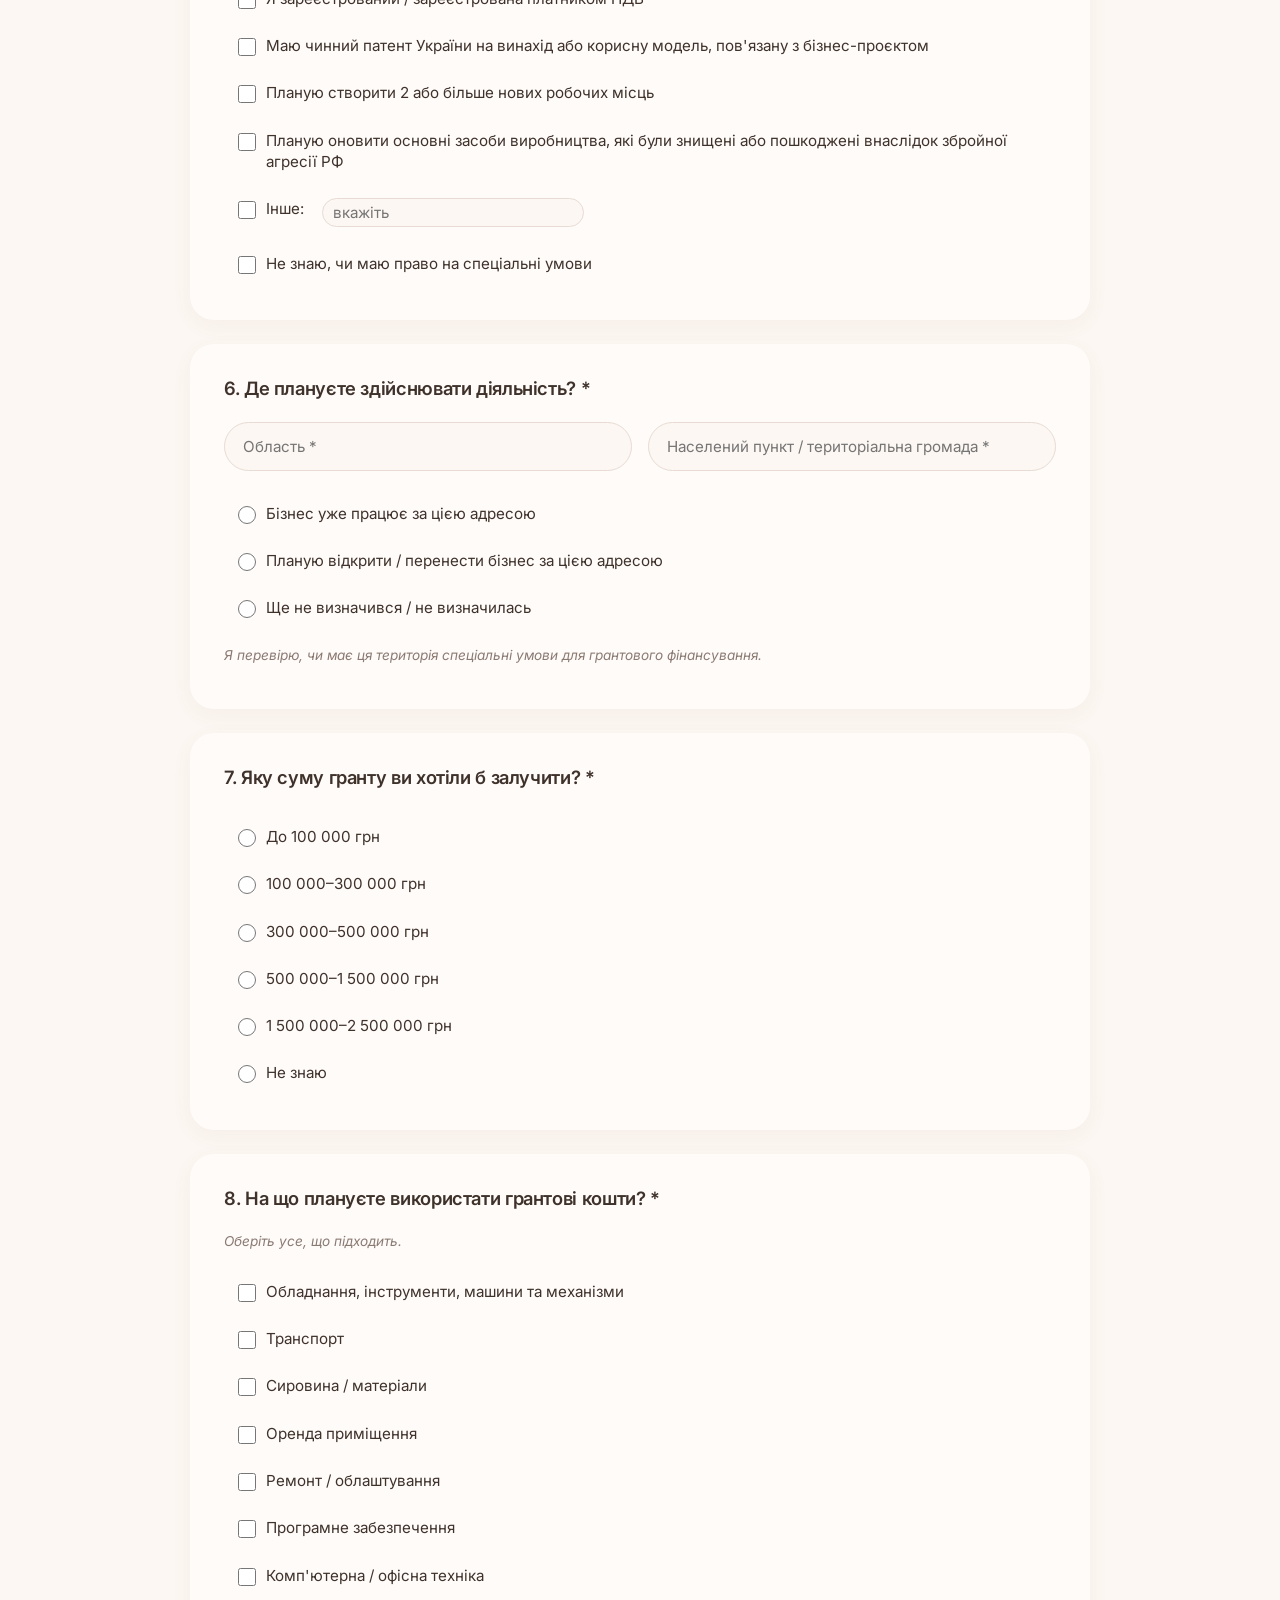
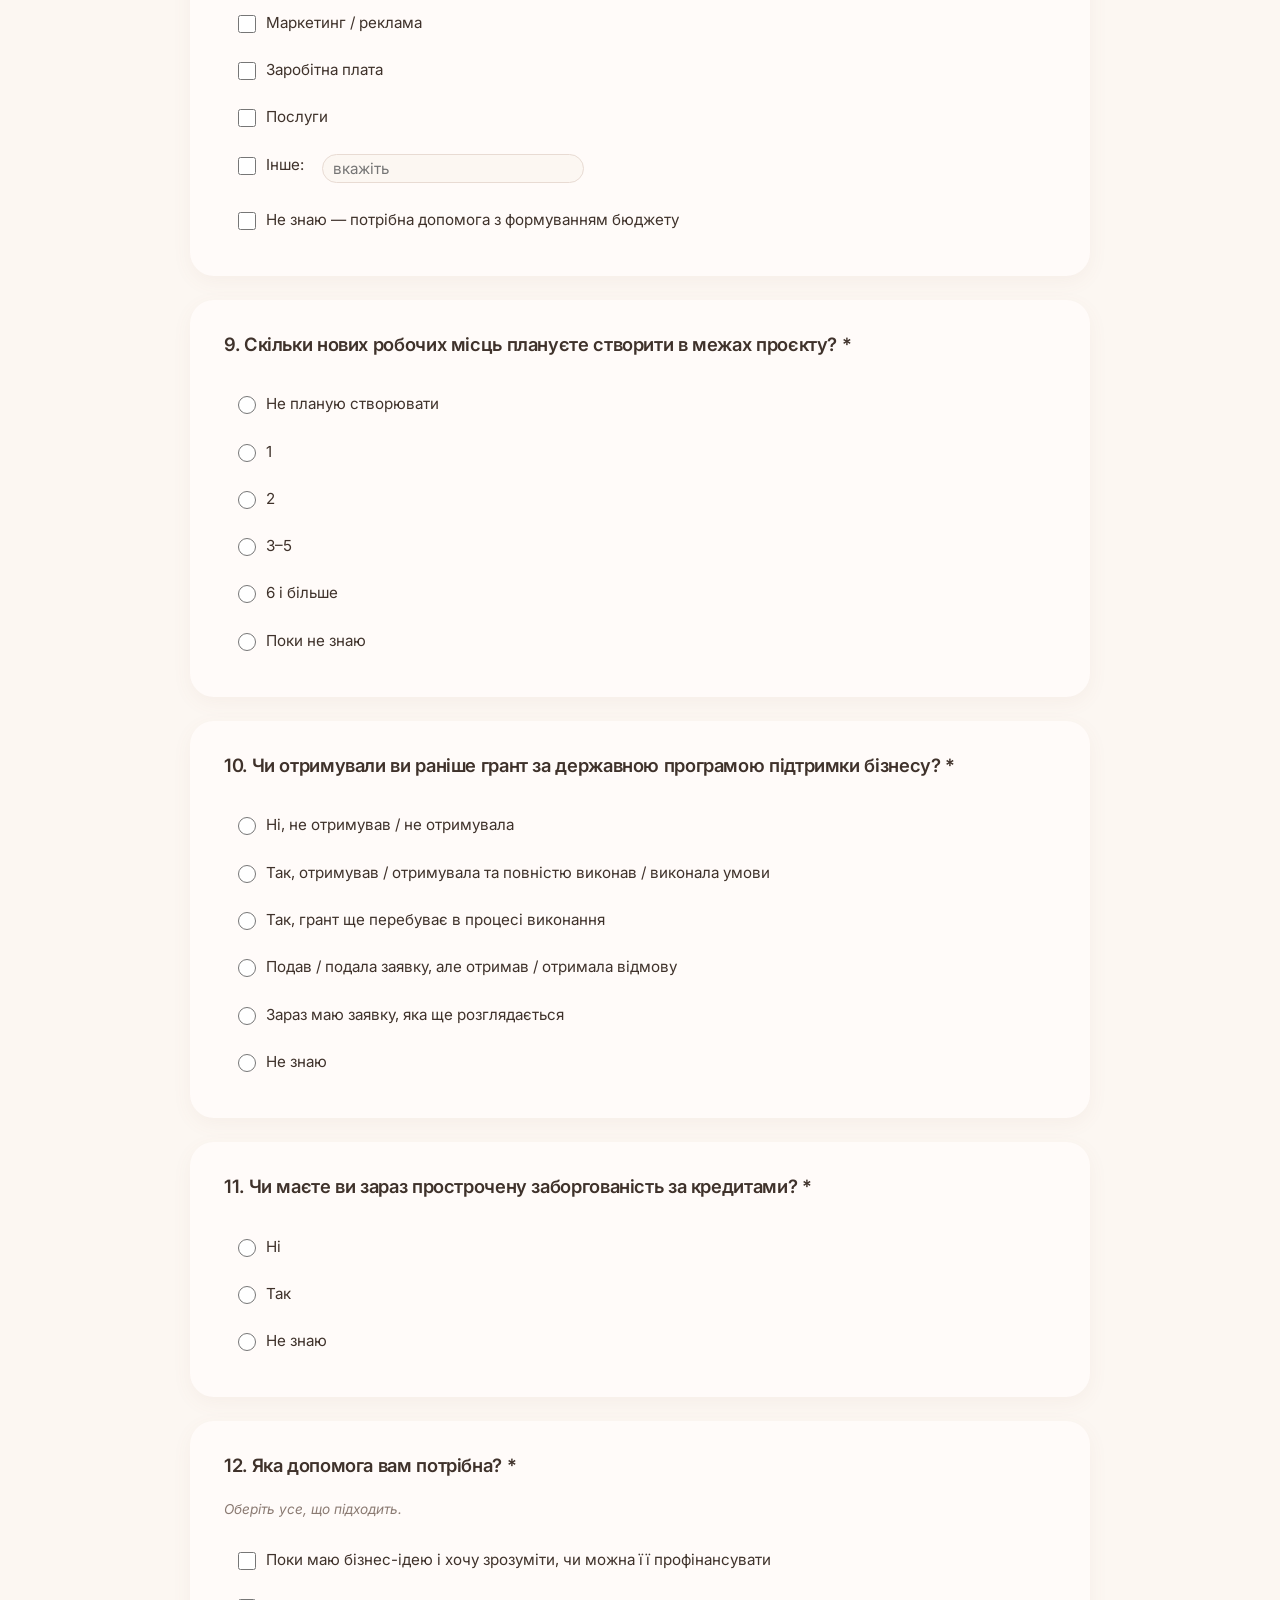
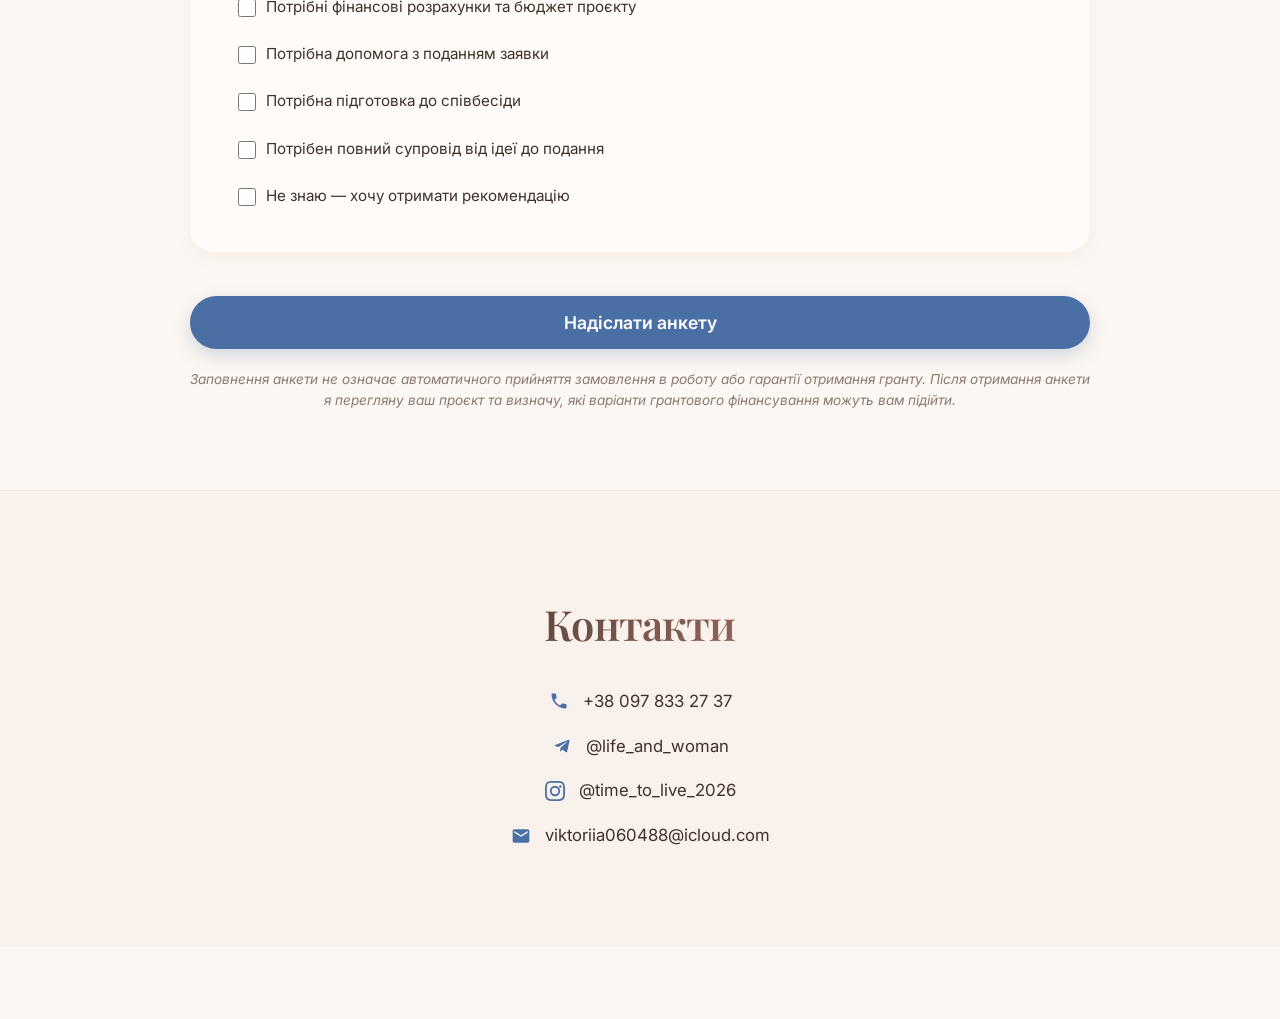
==== commit e7aea756: "правка" ====
--- a/index.html
+++ b/index.html
@@ -5,13 +5,11 @@
   <meta name="viewport" content="width=device-width, initial-scale=1.0" />
   <title>Вікторія Курашова · Грантрайтер · Портфоліо</title>
   
-  <!-- SEO Meta -->
   <meta name="description" content="Грантрайтер Вікторія Курашова. Допомога в отриманні грантів від бізнес-ідеї до перемоги." />
   <meta name="keywords" content="грантрайтер, написання грантів, портфоліо, гранти" />
   <meta name="robots" content="index, follow" />
   <link rel="canonical" href="https://projectformymam.pp.ua/" />
   
-  <!-- Open Graph -->
   <meta property="og:title" content="Вікторія Курашова · Грантрайтер" />
   <meta property="og:description" content="Допомога в отриманні грантів від бізнес-ідеї до перемоги." />
   <meta property="og:type" content="website" />
@@ -45,7 +43,6 @@
   
   <link rel="stylesheet" href="https://unpkg.com/aos@2.3.1/dist/aos.css" />
   
-  <!-- Schema.org -->
   <script type="application/ld+json">
   {
     "@context": "https://schema.org",
@@ -125,9 +122,34 @@
         </div>
         <div class="hero-right" data-aos="fade-left">
           <h2 class="hero-title">Від бізнес-ідеї до грантового фінансування</h2>
-          <p class="hero-desc">Допомагаю перетворити бізнес-ідею на економічно обґрунтований проєкт, готовий до подачі на грант.</p>
-          <p class="hero-desc">Оцінюю бізнес-модель і життєздатність проєкту, формую фінансові розрахунки та бюджет, перевіряю відповідність вимогам грантової програми, супроводжую підготовку й подання заявки та готую до співбесіди.</p>
-          <a href="#anketa" class="btn-primary">Перевірити можливість отримання гранту</a>
+          <p class="hero-desc">Перетворюю бізнес-ідеї на економічно обґрунтовані проєкти, готові до подачі на грант.</p>
+          <p class="hero-desc">Оцінюю бізнес-модель і життєздатність проєкту, формую фінансові розрахунки та бюджет, перевіряю відповідність вимогам грантової програми, супроводжую підготовку і подання заявки та готую до співбесіди.</p>
+          <a href="#anketa" class="btn-primary">Перевірити можливість грантового фінансування</a>
+        </div>
+      </div>
+    </section>
+
+    <!-- ===== ЧИ Є ІДЕЯ ДЛЯ БІЗНЕСУ? ===== -->
+    <section id="idea">
+      <div class="container">
+        <div class="idea-block" data-aos="fade-up">
+          <h2 class="idea-title">Є ідея для бізнесу?</h2>
+          <p class="idea-subtitle">Можливо, у неї вже є джерело фінансування.</p>
+          <a href="#anketa" class="btn-primary">Перевіримо?</a>
+          
+          <p class="idea-desc">Грантове фінансування може стати можливістю відкрити бізнес, придбати необхідне обладнання, створити робочі місця або масштабувати вже діючу справу.</p>
+          
+          <h3 class="idea-list-title">Грант може бути актуальним для вас, якщо ви:</h3>
+          <ul class="idea-list">
+            <li>плануєте відкрити власну справу;</li>
+            <li>хочете розширити або масштабувати діючий бізнес;</li>
+            <li>плануєте придбати обладнання чи розвинути виробництво;</li>
+            <li>хочете створити нові робочі місця;</li>
+            <li>плануєте запустити новий напрям або продукт;</li>
+            <li>шукаєте фінансування для розвитку бізнесу;</li>
+            <li>вже знайшли грантову програму й хочете зрозуміти, чи підходить вона вам;</li>
+            <li>маєте ідею, але не знаєте, з чого почати її підготовку.</li>
+          </ul>
         </div>
       </div>
     </section>
@@ -135,7 +157,7 @@
     <!-- ===== ABOUT ===== -->
     <section id="about">
       <div class="container">
-        <h2 data-aos="fade-up">Про мене</h2>
+        <h2 data-aos="fade-up">Чому ви можете довірити цю роботу мені</h2>
         
         <div class="about-grid">
           <div class="about-slider" data-aos="fade-right">
@@ -160,38 +182,36 @@
                 <svg width="24" height="24" viewBox="0 0 24 24" fill="currentColor"><path d="M3.5 18.5l6-6 4 4L22 6.92l-1.41-1.41-7.09 7.09-4-4L2 16z"/></svg>
               </div>
               <h3>15 років в економіці</h3>
-              <p>Маю профільну освіту у сфері економіки та підприємництва і 15 років професійного досвіду роботи з економічними та фінансовими питаннями.</p>
+              <p>Профільна освіта у сфері економіки та підприємництва та 15 років професійного досвіду роботи з економічними й фінансовими питаннями.</p>
             </div>
             <div class="feature-card" data-aos="fade-up" data-aos-delay="200">
               <div class="feature-icon">
                 <svg width="24" height="24" viewBox="0 0 24 24" fill="currentColor"><path d="M19 3H5c-1.1 0-2 .9-2 2v14c0 1.1.9 2 2 2h14c1.1 0 2-.9 2-2V5c0-1.1-.9-2-2-2zm-6 15h-2v-2h2v2zm0-4h-2v-2h2v2zm0-4h-2V8h2v2zm4 8h-2v-2h2v2zm0-4h-2v-2h2v2zm0-4h-2V8h2v2zM7 18H5v-2h2v2zm0-4H5v-2h2v2zm0-4H5V8h2v2z"/></svg>
               </div>
-              <h3>Сильна сторона — цифри</h3>
-              <p>Особливу увагу приділяю фінансовій частині проєкту: бюджету, доходам і витратам, собівартості, прогнозованим показникам та обґрунтуванню потреби у фінансуванні. Для мене важливо, щоб кожна цифра мала економічне обґрунтування та відповідала реальній бізнес-моделі.</p>
+              <h3>Фінансова експертиза</h3>
+              <p>Працюю з бюджетом, доходами та витратами, собівартістю, прогнозованими показниками та обґрунтуванням потреби у фінансуванні. Кожна цифра має відповідати реальній бізнес-моделі та мати економічне обґрунтування.</p>
             </div>
             <div class="feature-card" data-aos="fade-up" data-aos-delay="300">
               <div class="feature-icon">
                 <svg width="24" height="24" viewBox="0 0 24 24" fill="currentColor"><path d="M12 4.5C7 4.5 2.73 7.61 1 12c1.73 4.39 6 7.5 11 7.5s9.27-3.11 11-7.5c-1.73-4.39-6-7.5-11-7.5zM12 17c-2.76 0-5-2.24-5-5s2.24-5 5-5 5 2.24 5 5-2.24 5-5 5zm0-8c-1.66 0-3 1.34-3 3s1.34 3 3 3 3-1.34 3-3-1.34-3-3-3z"/></svg>
               </div>
-              <h3>Бачу те, що легко пропустити</h3>
-              <p>Звертаю увагу на деталі, які легко залишити поза увагою. Перевіряю логіку заявки, узгодженість розрахунків, обґрунтування витрат і ті нюанси, які можуть бути непомітними для заявника, але важливими під час оцінювання проєкту.</p>
+              <h3>Увага до деталей</h3>
+              <p>Звертаю увагу на деталі, які легко пропустити під час підготовки, але які можуть мати значення під час оцінювання проєкту.</p>
             </div>
             <div class="feature-card" data-aos="fade-up" data-aos-delay="400">
               <div class="feature-icon">
                 <svg width="24" height="24" viewBox="0 0 24 24" fill="currentColor"><path d="M20 6h-4V4c0-1.11-.89-2-2-2h-4c-1.11 0-2 .89-2 2v2H4c-1.11 0-1.99.89-1.99 2L2 19c0 1.11.89 2 2 2h16c1.11 0 2-.89 2-2V8c0-1.11-.89-2-2-2zm-6 0h-4V4h4v2z"/></svg>
               </div>
-              <h3>Офіційна діяльність</h3>
-              <p>Працюю офіційно та прозоро. Співпраця оформлюється належним чином, із відповідними документами та розрахунками.</p>
-            </div>
-          </div>
-        </div>
-
-        <!-- Мій підхід -->
+              <h3>Офіційна співпраця</h3>
+              <p>Працюю офіційно та прозоро. Співпраця оформлюється належним чином.</p>
+            </div>
+          </div>
+        </div>
+
+        <!-- Ваша ідея — моя експертиза -->
         <div class="approach-block" data-aos="fade-up">
-          <h3 class="approach-title">Мій підхід</h3>
-          <p class="approach-steps">АНАЛІЗУЮ &nbsp;→&nbsp; РОЗРАХОВУЮ &nbsp;→&nbsp; ПЕРЕВІРЯЮ &nbsp;→&nbsp; ГОТУЮ</p>
-          <p class="approach-desc">Перетворюю бізнес-ідею на структурований проєкт із логічними розрахунками, обґрунтованим бюджетом та підготовленою грантовою заявкою.</p>
-          <a href="#anketa" class="btn-primary">Надіслати анкету</a>
+          <h3 class="approach-title">Ваша ідея — моя експертиза</h3>
+          <a href="#anketa" class="btn-primary">Отримати консультацію</a>
         </div>
       </div>
     </section>
@@ -483,7 +503,6 @@
 
         <form class="anketa-form" id="anketaForm">
           
-          <!-- 1. Про вас -->
           <div class="anketa-block" data-aos="fade-up">
             <h3>1. Про вас</h3>
             <div class="form-row">
@@ -493,7 +512,6 @@
             <input type="email" name="email" placeholder="Email *" required />
           </div>
 
-          <!-- 2. Етап бізнесу -->
           <div class="anketa-block" data-aos="fade-up">
             <h3>2. На якому етапі ваш бізнес? *</h3>
             <div class="radio-group">
@@ -507,7 +525,6 @@
             </div>
           </div>
 
-          <!-- 3. Вид діяльності -->
           <div class="anketa-block" data-aos="fade-up">
             <h3>3. Який вид діяльності ви здійснюєте або плануєте здійснювати? *</h3>
             <p class="hint">Напишіть простими словами, чим займається або займатиметься ваш бізнес. Наприклад: виробництво меблів, кав'ярня, швейне виробництво, СТО, виробництво харчових продуктів, IT-послуги тощо.</p>
@@ -516,7 +533,6 @@
             <p class="hint" style="margin-top: 10px;">Я перевірю відповідність виду діяльності вимогам грантової програми та можливість застосування спеціальних умов.</p>
           </div>
 
-          <!-- 4. Вік -->
           <div class="anketa-block" data-aos="fade-up">
             <h3>4. Ваш вік *</h3>
             <div class="radio-group">
@@ -526,7 +542,6 @@
             </div>
           </div>
 
-          <!-- 5. Статус / обставини -->
           <div class="anketa-block" data-aos="fade-up">
             <h3>5. Чи маєте ви статус або обставини, які можуть впливати на умови грантового фінансування?</h3>
             <p class="hint">Оберіть усе, що підходить.</p>
@@ -543,7 +558,6 @@
             </div>
           </div>
 
-          <!-- 6. Місце діяльності -->
           <div class="anketa-block" data-aos="fade-up">
             <h3>6. Де плануєте здійснювати діяльність? *</h3>
             <div class="form-row">
@@ -558,7 +572,6 @@
             <p class="hint" style="margin-top: 10px;">Я перевірю, чи має ця територія спеціальні умови для грантового фінансування.</p>
           </div>
 
-          <!-- 7. Сума гранту -->
           <div class="anketa-block" data-aos="fade-up">
             <h3>7. Яку суму гранту ви хотіли б залучити? *</h3>
             <div class="radio-group">
@@ -571,7 +584,6 @@
             </div>
           </div>
 
-          <!-- 8. Витрати -->
           <div class="anketa-block" data-aos="fade-up">
             <h3>8. На що плануєте використати грантові кошти? *</h3>
             <p class="hint">Оберіть усе, що підходить.</p>
@@ -591,7 +603,6 @@
             </div>
           </div>
 
-          <!-- 9. Робочі місця -->
           <div class="anketa-block" data-aos="fade-up">
             <h3>9. Скільки нових робочих місць плануєте створити в межах проєкту? *</h3>
             <div class="radio-group">
@@ -604,7 +615,6 @@
             </div>
           </div>
 
-          <!-- 10. Попередній грант -->
           <div class="anketa-block" data-aos="fade-up">
             <h3>10. Чи отримували ви раніше грант за державною програмою підтримки бізнесу? *</h3>
             <div class="radio-group">
@@ -617,7 +627,6 @@
             </div>
           </div>
 
-          <!-- 11. Заборгованість -->
           <div class="anketa-block" data-aos="fade-up">
             <h3>11. Чи маєте ви зараз прострочену заборгованість за кредитами? *</h3>
             <div class="radio-group">
@@ -627,7 +636,6 @@
             </div>
           </div>
 
-          <!-- 12. Допомога -->
           <div class="anketa-block" data-aos="fade-up">
             <h3>12. Яка допомога вам потрібна? *</h3>
             <p class="hint">Оберіть усе, що підходить.</p>
@@ -691,7 +699,7 @@
   <script>
     if ('serviceWorker' in navigator) {
       window.addEventListener('load', () => {
-        navigator.serviceWorker.register('/sw.js?v=4')
+        navigator.serviceWorker.register('/sw.js?v=5')
           .then((reg) => console.log('SW registered:', reg.scope))
           .catch((err) => console.log('SW error:', err));
       });
--- a/style.css
+++ b/style.css
@@ -1137,4 +1137,218 @@
   .approach-desc {
     font-size: 0.95rem;
   }
+}
+
+/* ===== ЧИ Є ІДЕЯ ДЛЯ БІЗНЕСУ? ===== */
+#idea {
+  background: #f9f1eb;
+  padding: 80px 0;
+}
+
+.idea-block {
+  max-width: 900px;
+  margin: 0 auto;
+  text-align: center;
+}
+
+.idea-title {
+  font-size: 2.4rem;
+  color: #3f322b;
+  margin-bottom: 10px;
+  text-transform: uppercase;
+  letter-spacing: 1px;
+  background: linear-gradient(135deg, #3f322b, #b17a6e);
+  -webkit-background-clip: text;
+  -webkit-text-fill-color: transparent;
+  background-clip: text;
+}
+
+.idea-subtitle {
+  font-size: 1.3rem;
+  color: #4a6fa5;
+  font-weight: 500;
+  margin-bottom: 30px;
+  text-transform: uppercase;
+  letter-spacing: 0.5px;
+}
+
+.idea-block .btn-primary {
+  margin-bottom: 40px;
+}
+
+.idea-desc {
+  font-size: 1.05rem;
+  color: #3f322b;
+  line-height: 1.6;
+  margin-bottom: 30px;
+  max-width: 750px;
+  margin-left: auto;
+  margin-right: auto;
+}
+
+.idea-list-title {
+  font-size: 1.2rem;
+  color: #3f322b;
+  font-weight: 600;
+  margin-bottom: 20px;
+  font-family: 'Inter', sans-serif;
+  text-transform: uppercase;
+  letter-spacing: 0.5px;
+}
+
+.idea-list {
+  list-style: none;
+  padding: 0;
+  text-align: left;
+  max-width: 700px;
+  margin: 0 auto;
+  display: grid;
+  grid-template-columns: 1fr 1fr;
+  gap: 12px 24px;
+}
+
+.idea-list li {
+  position: relative;
+  padding-left: 26px;
+  font-size: 0.95rem;
+  color: #3f322b;
+  line-height: 1.5;
+}
+
+.idea-list li::before {
+  content: '—';
+  position: absolute;
+  left: 0;
+  color: #4a6fa5;
+  font-weight: 600;
+}
+
+body.dark-mode #idea { background: #1f1815; }
+body.dark-mode .idea-title {
+  background: linear-gradient(135deg, #f0e6e0, #dac2b6);
+  -webkit-background-clip: text;
+  -webkit-text-fill-color: transparent;
+  background-clip: text;
+}
+body.dark-mode .idea-subtitle { color: #7da3d9; }
+body.dark-mode .idea-desc { color: #d4c8c0; }
+body.dark-mode .idea-list-title { color: #f0e6e0; }
+body.dark-mode .idea-list li { color: #d4c8c0; }
+body.dark-mode .idea-list li::before { color: #7da3d9; }
+
+/* ===== HERO — UPPERCASE заголовок ===== */
+.hero-title {
+  text-transform: uppercase;
+  letter-spacing: 0.5px;
+  font-size: 2.2rem;
+}
+
+/* ===== HERO — фото менше на мобільному ===== */
+@media (max-width: 768px) {
+  .hero-title {
+    font-size: 1.4rem;
+    letter-spacing: 0.3px;
+  }
+  
+  .hero-grid {
+    flex-direction: column;
+    gap: 24px;
+  }
+  
+  .hero-left {
+    flex: 0 0 auto;
+    max-width: 280px;
+    margin: 0 auto;
+  }
+  
+  .hero-left img {
+    max-width: 280px;
+    animation: none; /* вимикаємо анімацію float на мобільному */
+  }
+  
+  .hero-right {
+    flex: 1 1 auto;
+    text-align: center;
+  }
+  
+  .hero-desc {
+    text-align: left;
+    margin-left: auto;
+    margin-right: auto;
+  }
+  
+  .hero-right .btn-primary {
+    display: block;
+    width: 100%;
+    text-align: center;
+  }
+  
+  #hero {
+    padding-top: 120px;
+    padding-bottom: 40px;
+  }
+}
+
+/* ===== Оновлений логотип (як h2) ===== */
+.logo-name {
+  background: linear-gradient(135deg, #3f322b, #b17a6e);
+  -webkit-background-clip: text;
+  -webkit-text-fill-color: transparent;
+  background-clip: text;
+}
+.logo-name span {
+  background: linear-gradient(135deg, #3f322b, #b17a6e);
+  -webkit-background-clip: text;
+  -webkit-text-fill-color: transparent;
+  background-clip: text;
+}
+body.dark-mode .logo-name,
+body.dark-mode .logo-name span {
+  background: linear-gradient(135deg, #f0e6e0, #dac2b6);
+  -webkit-background-clip: text;
+  -webkit-text-fill-color: transparent;
+  background-clip: text;
+}
+
+/* ===== "Ваша ідея — моя експертиза" ===== */
+.approach-block {
+  max-width: 700px;
+  margin: 60px auto 0;
+  text-align: center;
+  padding: 40px 30px;
+  background: linear-gradient(135deg, #fffbf9 0%, #f0e8ff 100%);
+  border-radius: 30px;
+  box-shadow: 0 10px 40px rgba(74, 111, 165, 0.1);
+  border: 2px solid #7da3d9;
+}
+
+.approach-title {
+  font-family: 'Playfair Display', Georgia, serif;
+  font-size: 1.8rem;
+  font-weight: 600;
+  margin-bottom: 24px;
+  background: linear-gradient(135deg, #3f322b, #b17a6e);
+  -webkit-background-clip: text;
+  -webkit-text-fill-color: transparent;
+  background-clip: text;
+}
+
+body.dark-mode .approach-block {
+  background: linear-gradient(135deg, #2a221f 0%, #1e2a4a 100%);
+  border-color: #5a82c2;
+}
+
+body.dark-mode .approach-title {
+  background: linear-gradient(135deg, #f0e6e0, #dac2b6);
+  -webkit-background-clip: text;
+  -webkit-text-fill-color: transparent;
+  background-clip: text;
+}
+
+@media (max-width: 768px) {
+  .idea-title { font-size: 1.7rem; }
+  .idea-subtitle { font-size: 1rem; }
+  .idea-list { grid-template-columns: 1fr; }
+  .approach-block { padding: 30px 20px; margin-top: 40px; }
+  .approach-title { font-size: 1.4rem; }
 }
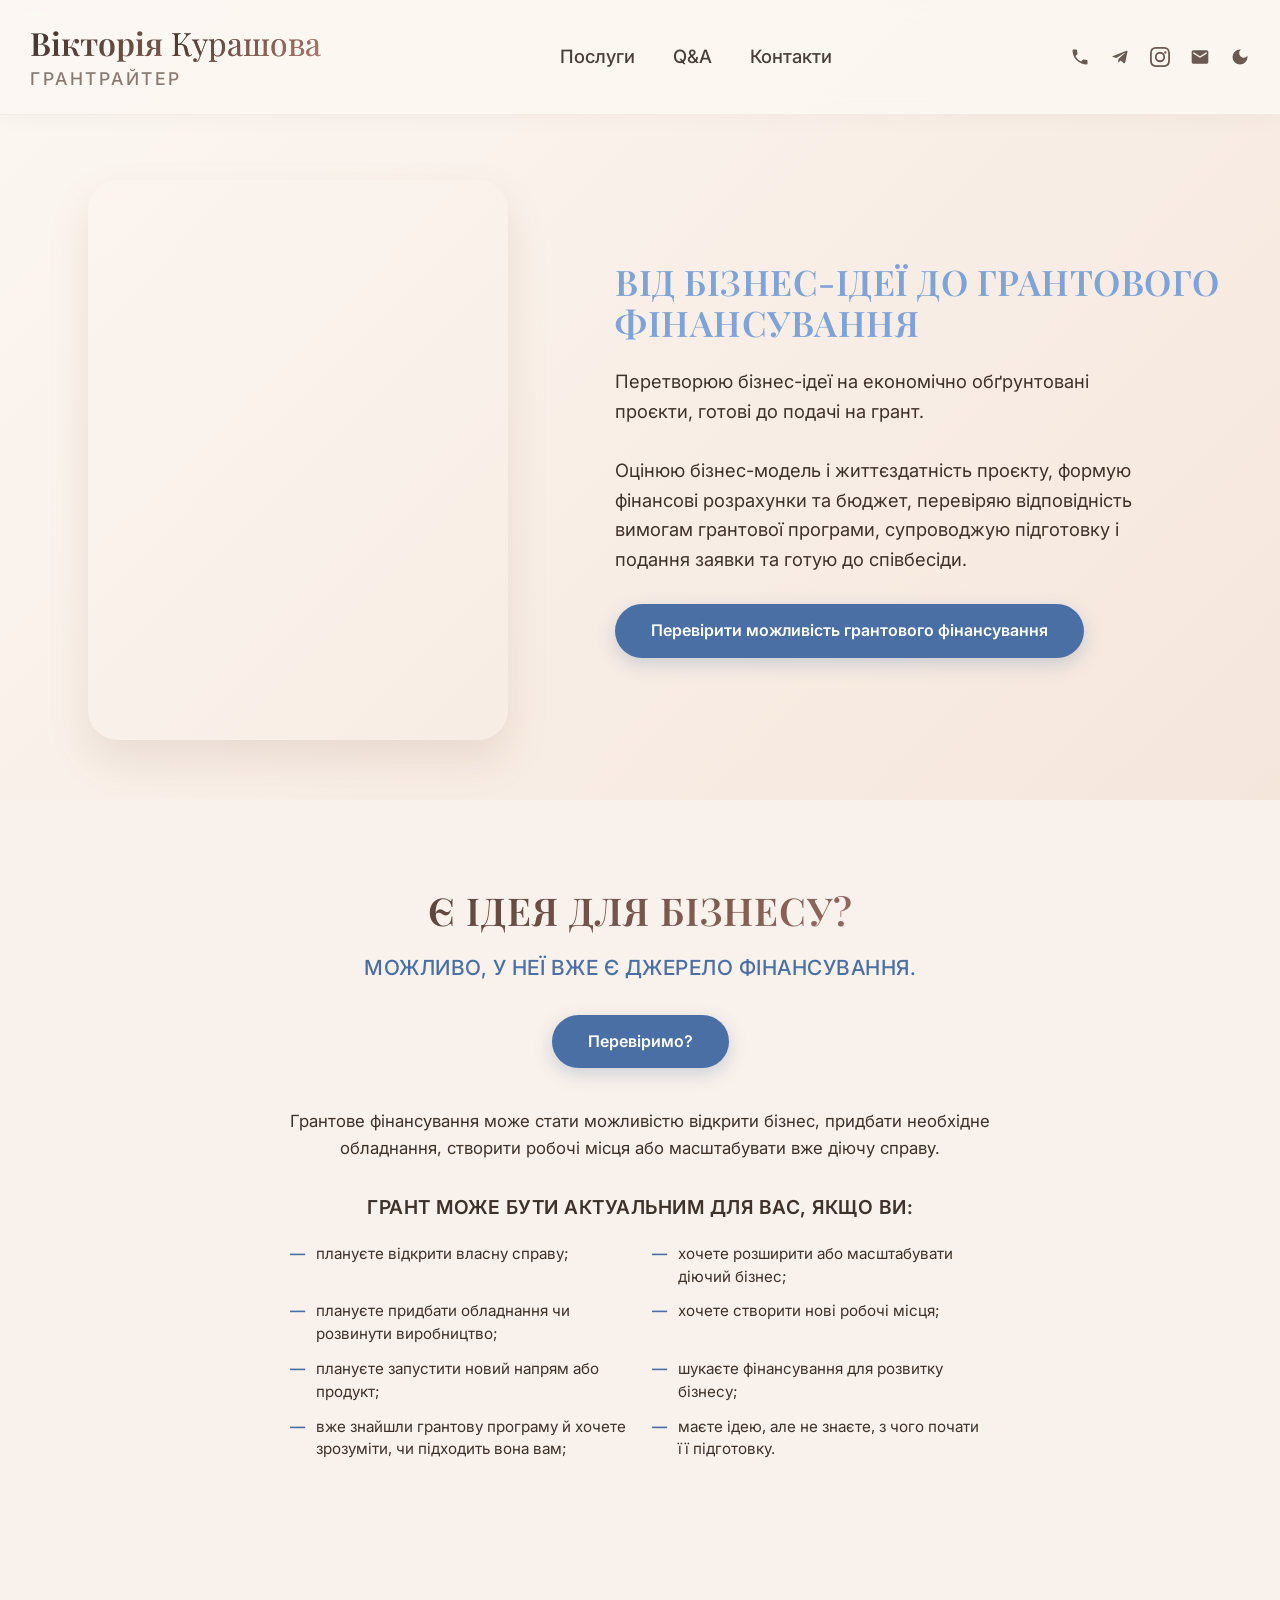
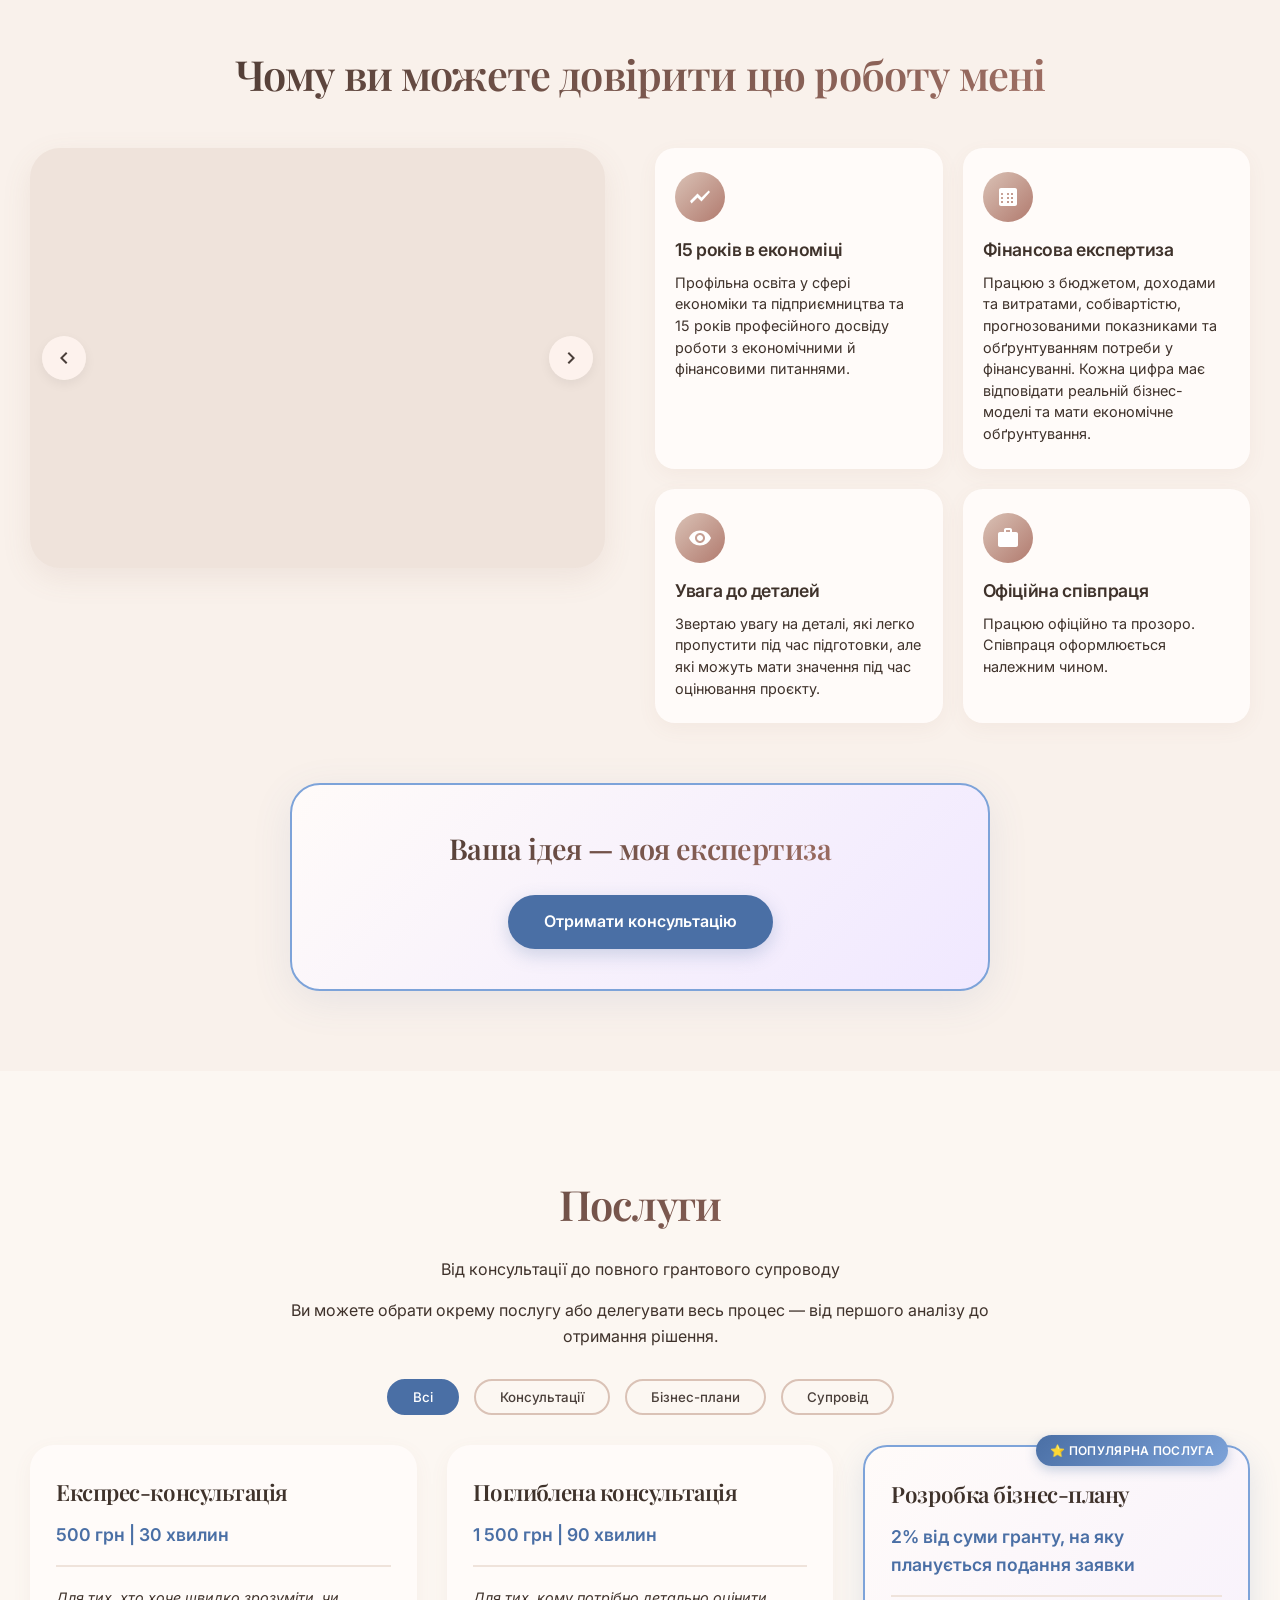
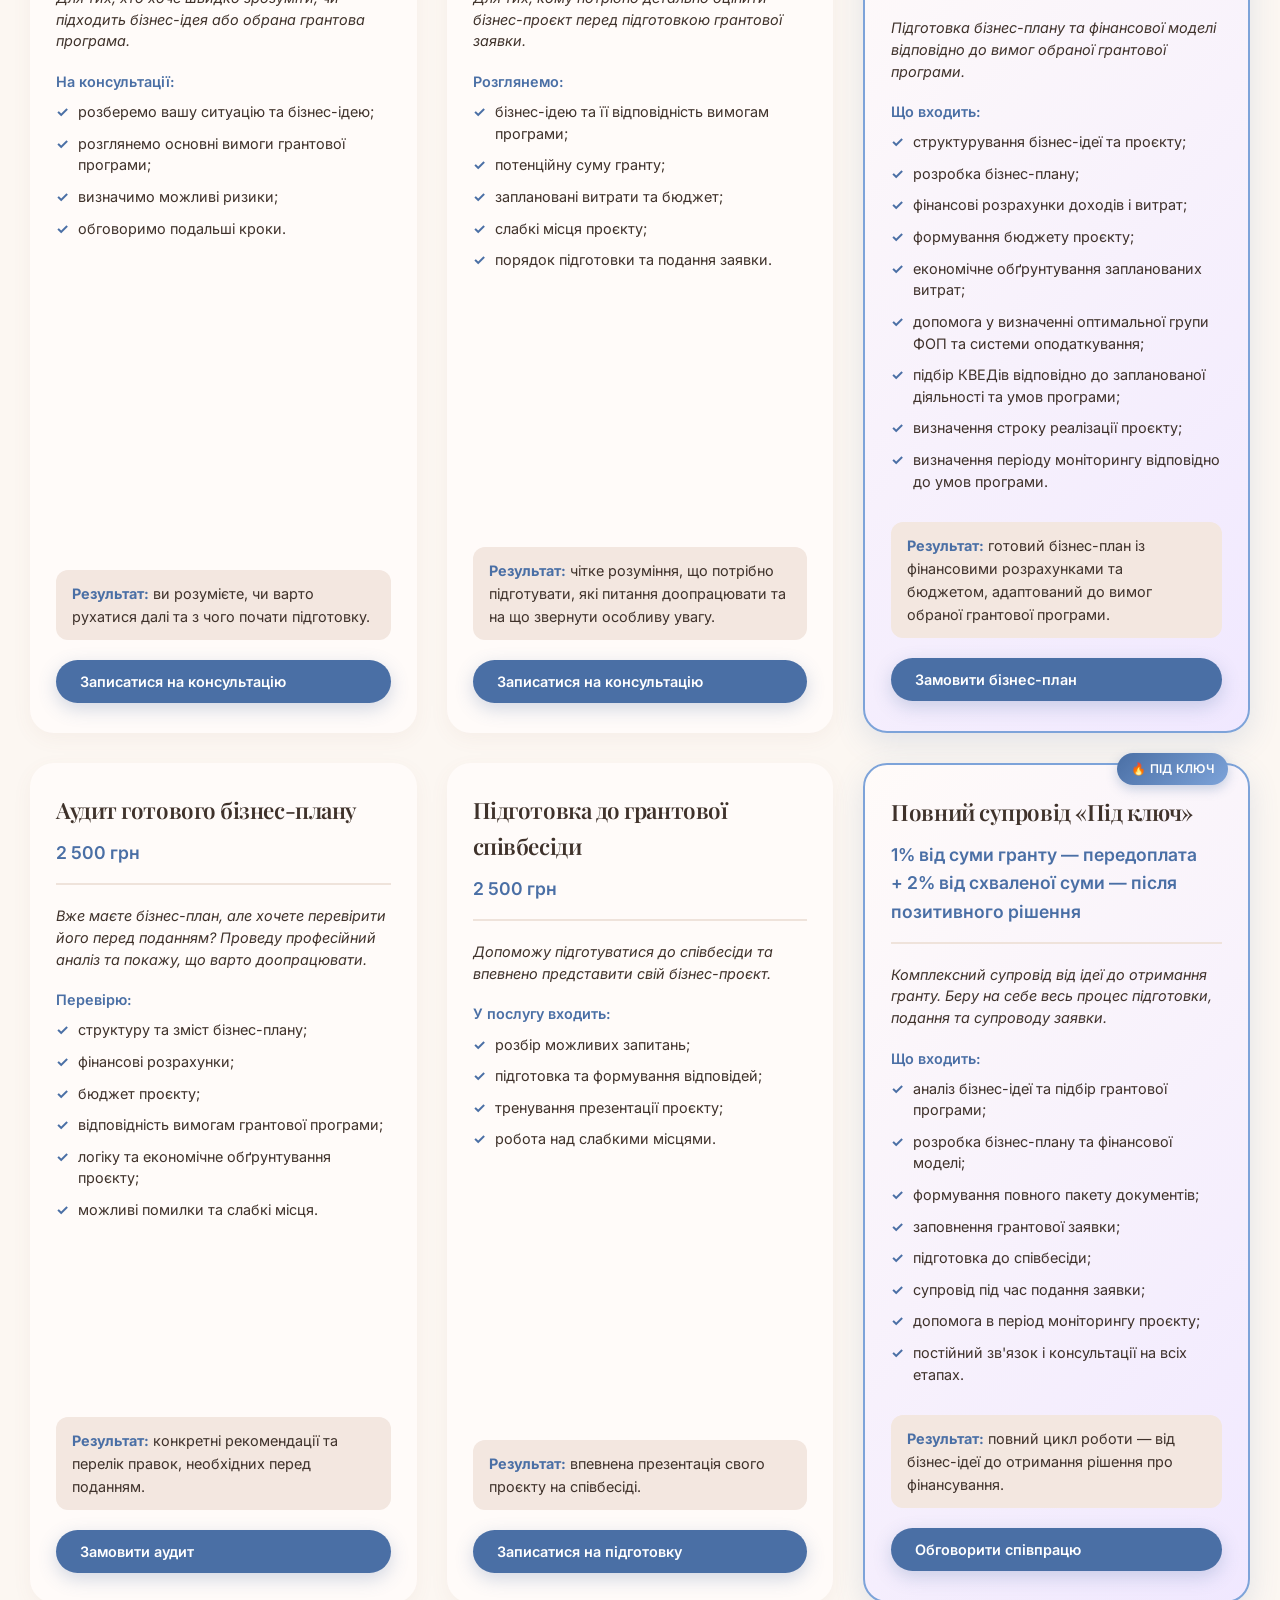
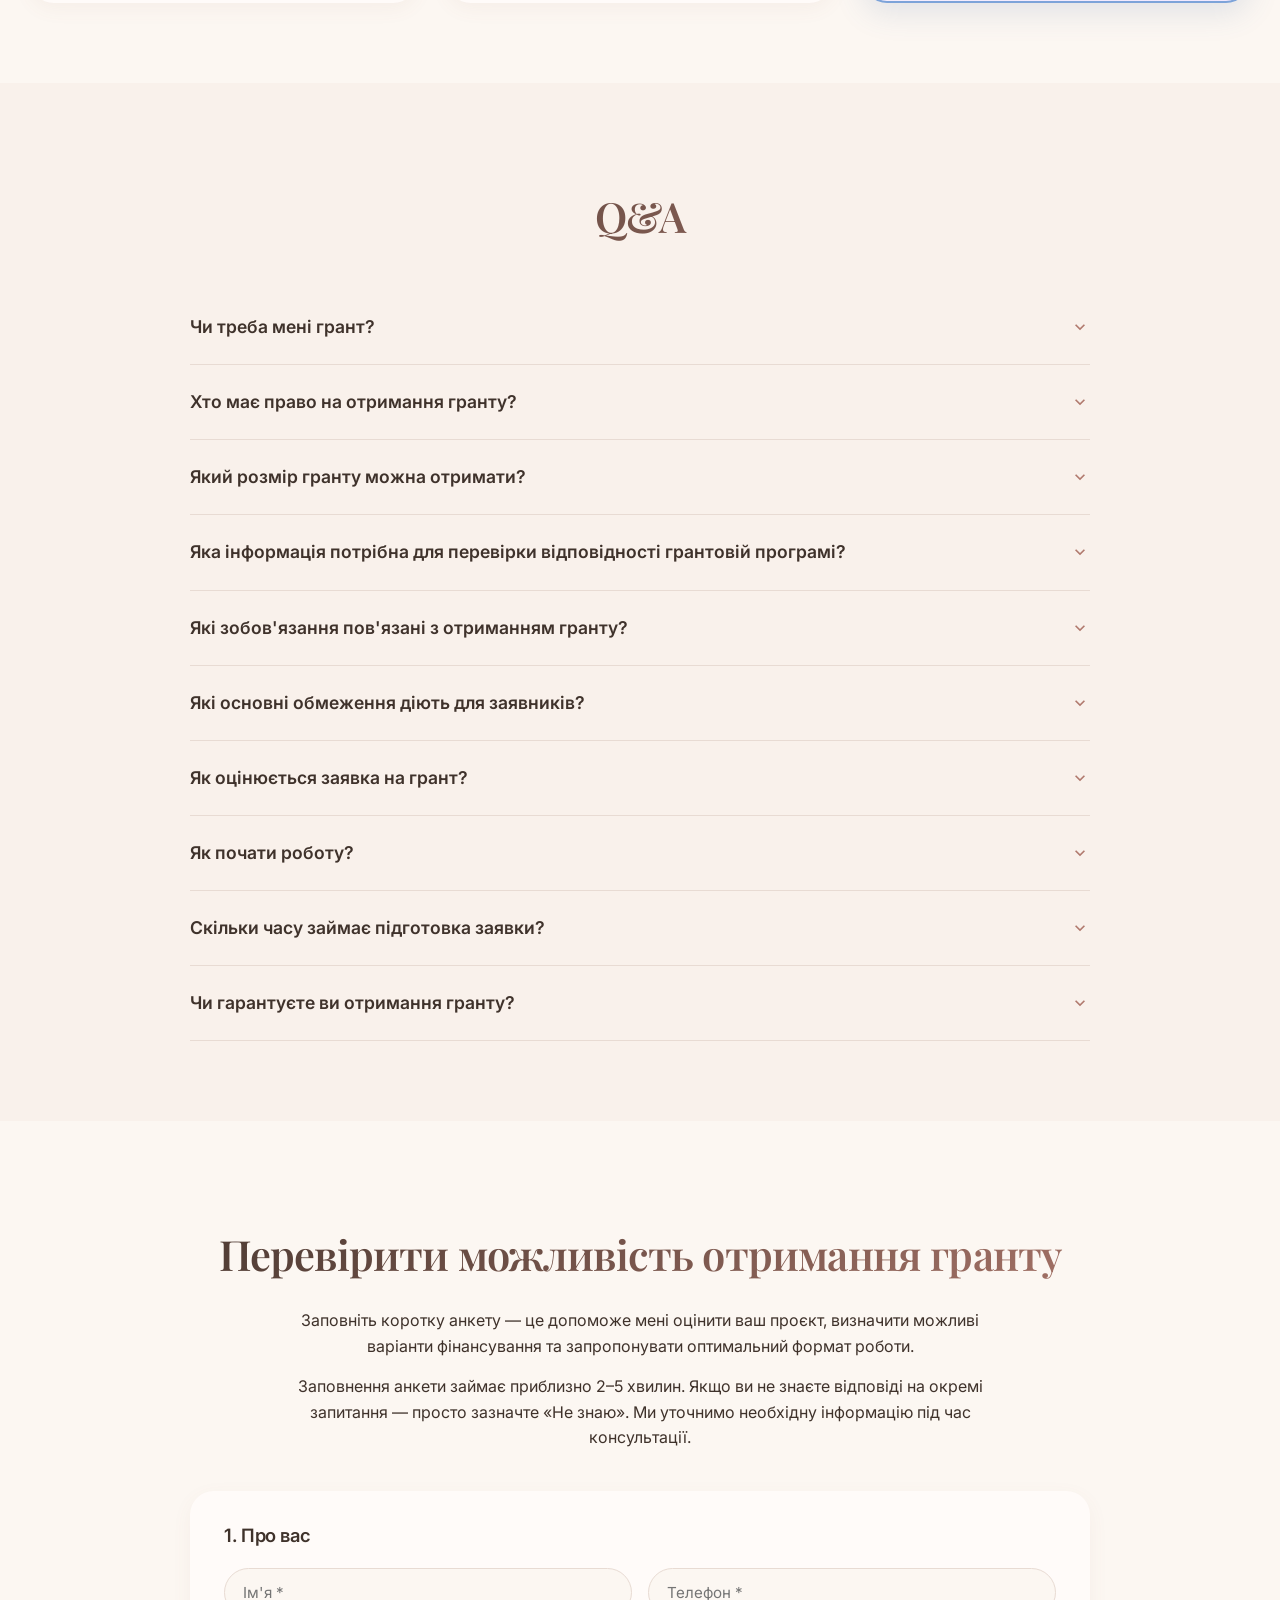
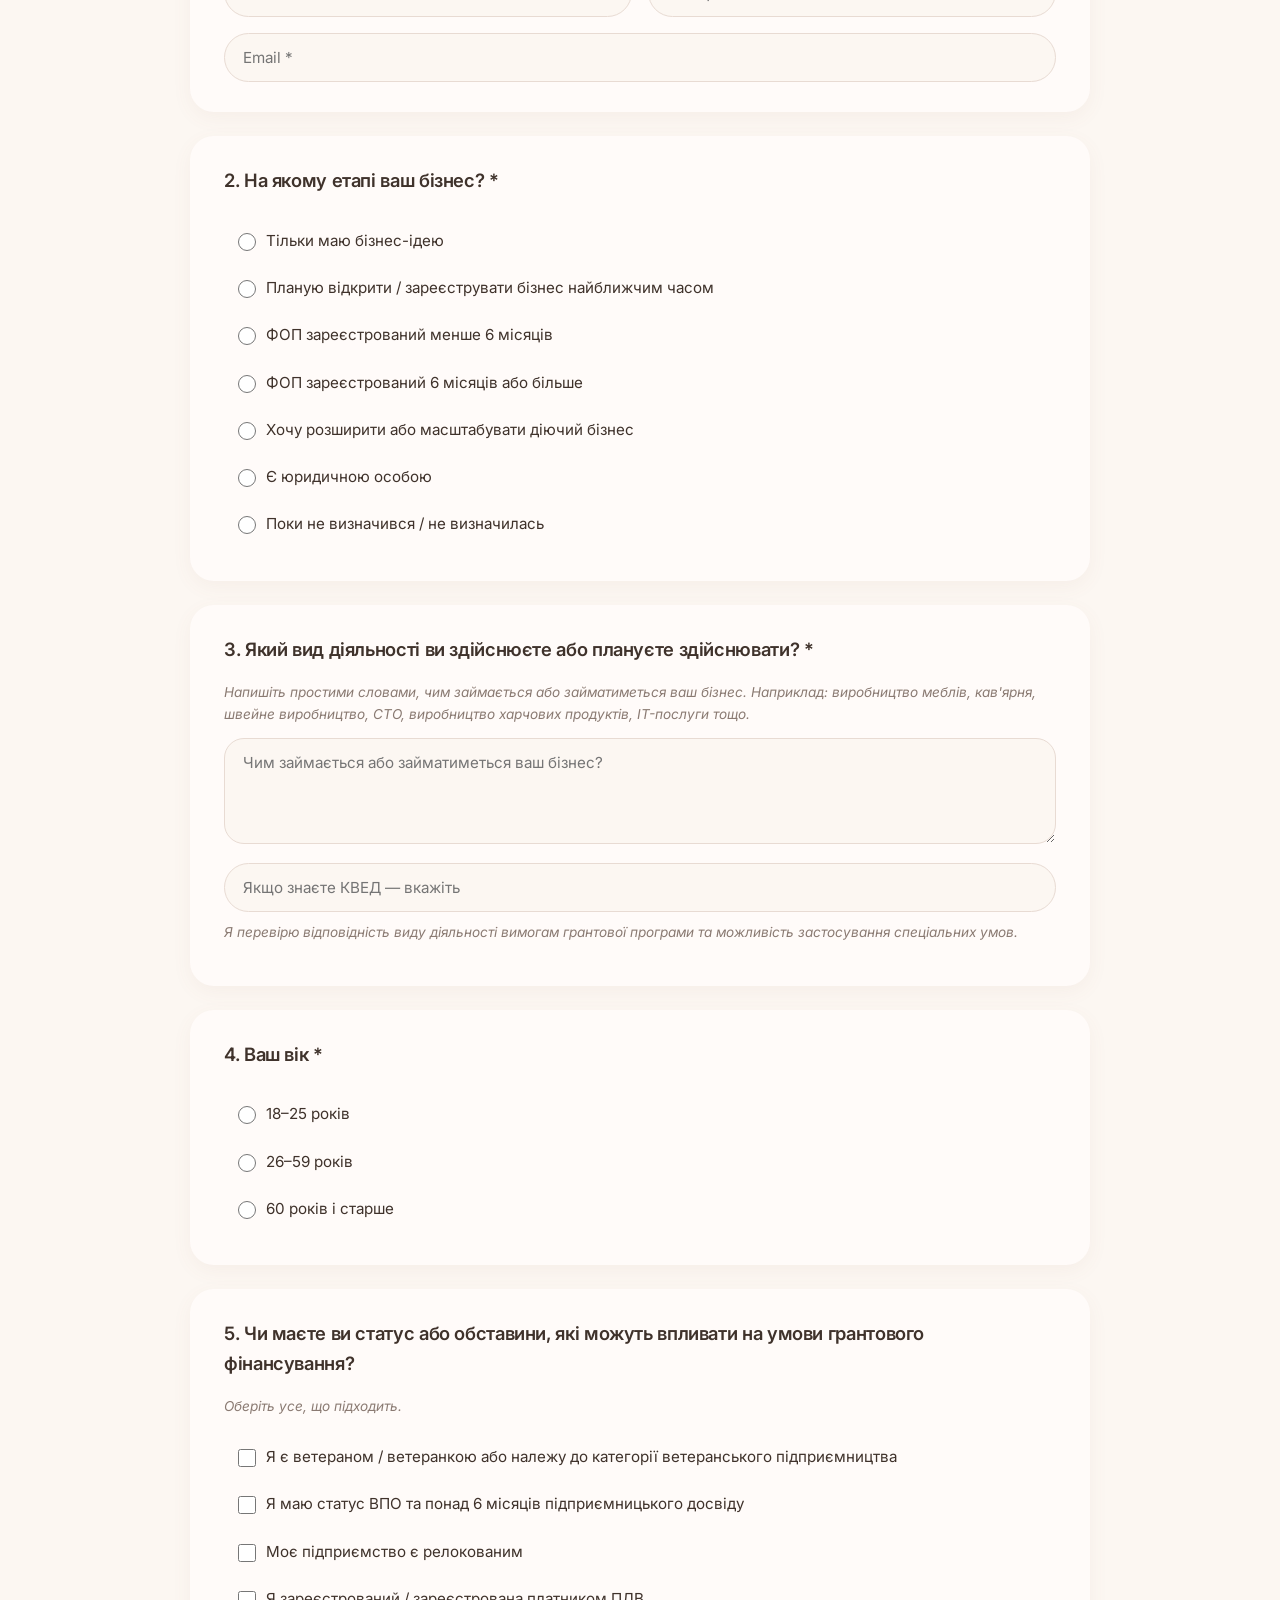
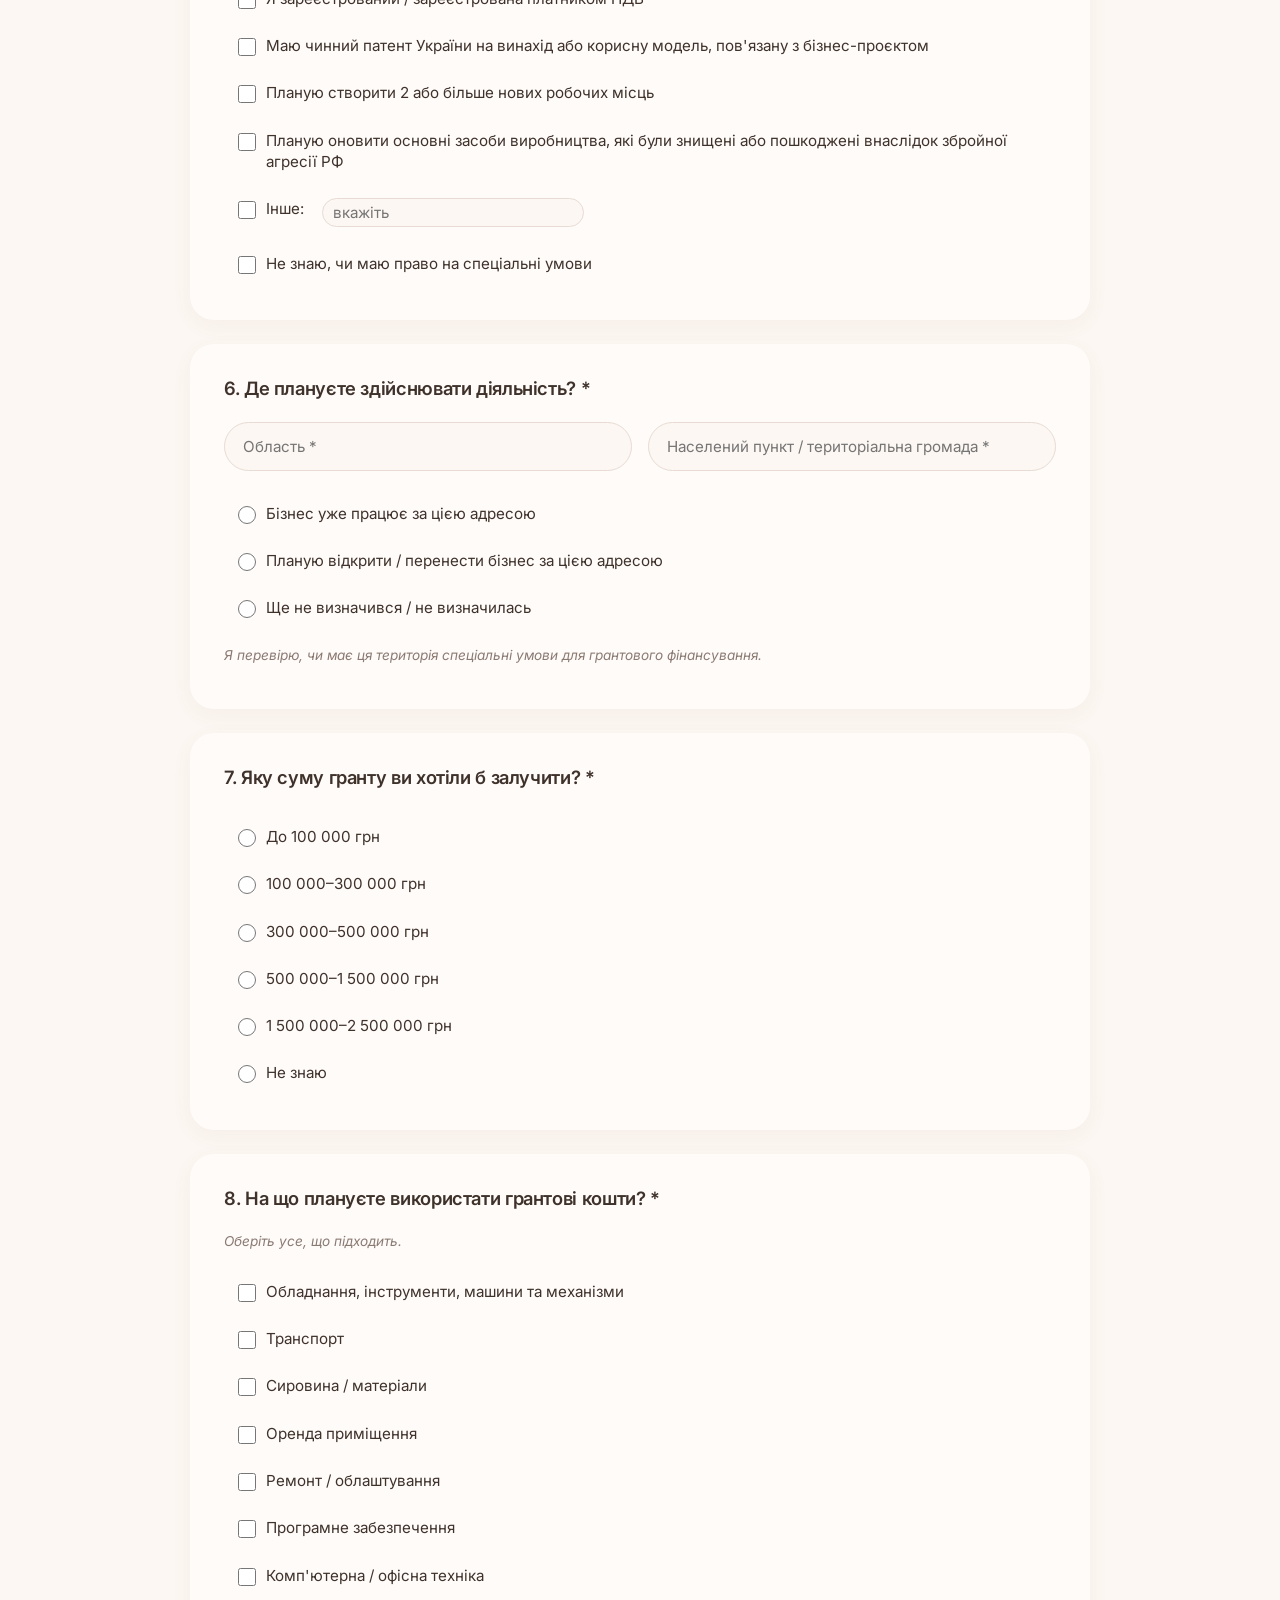
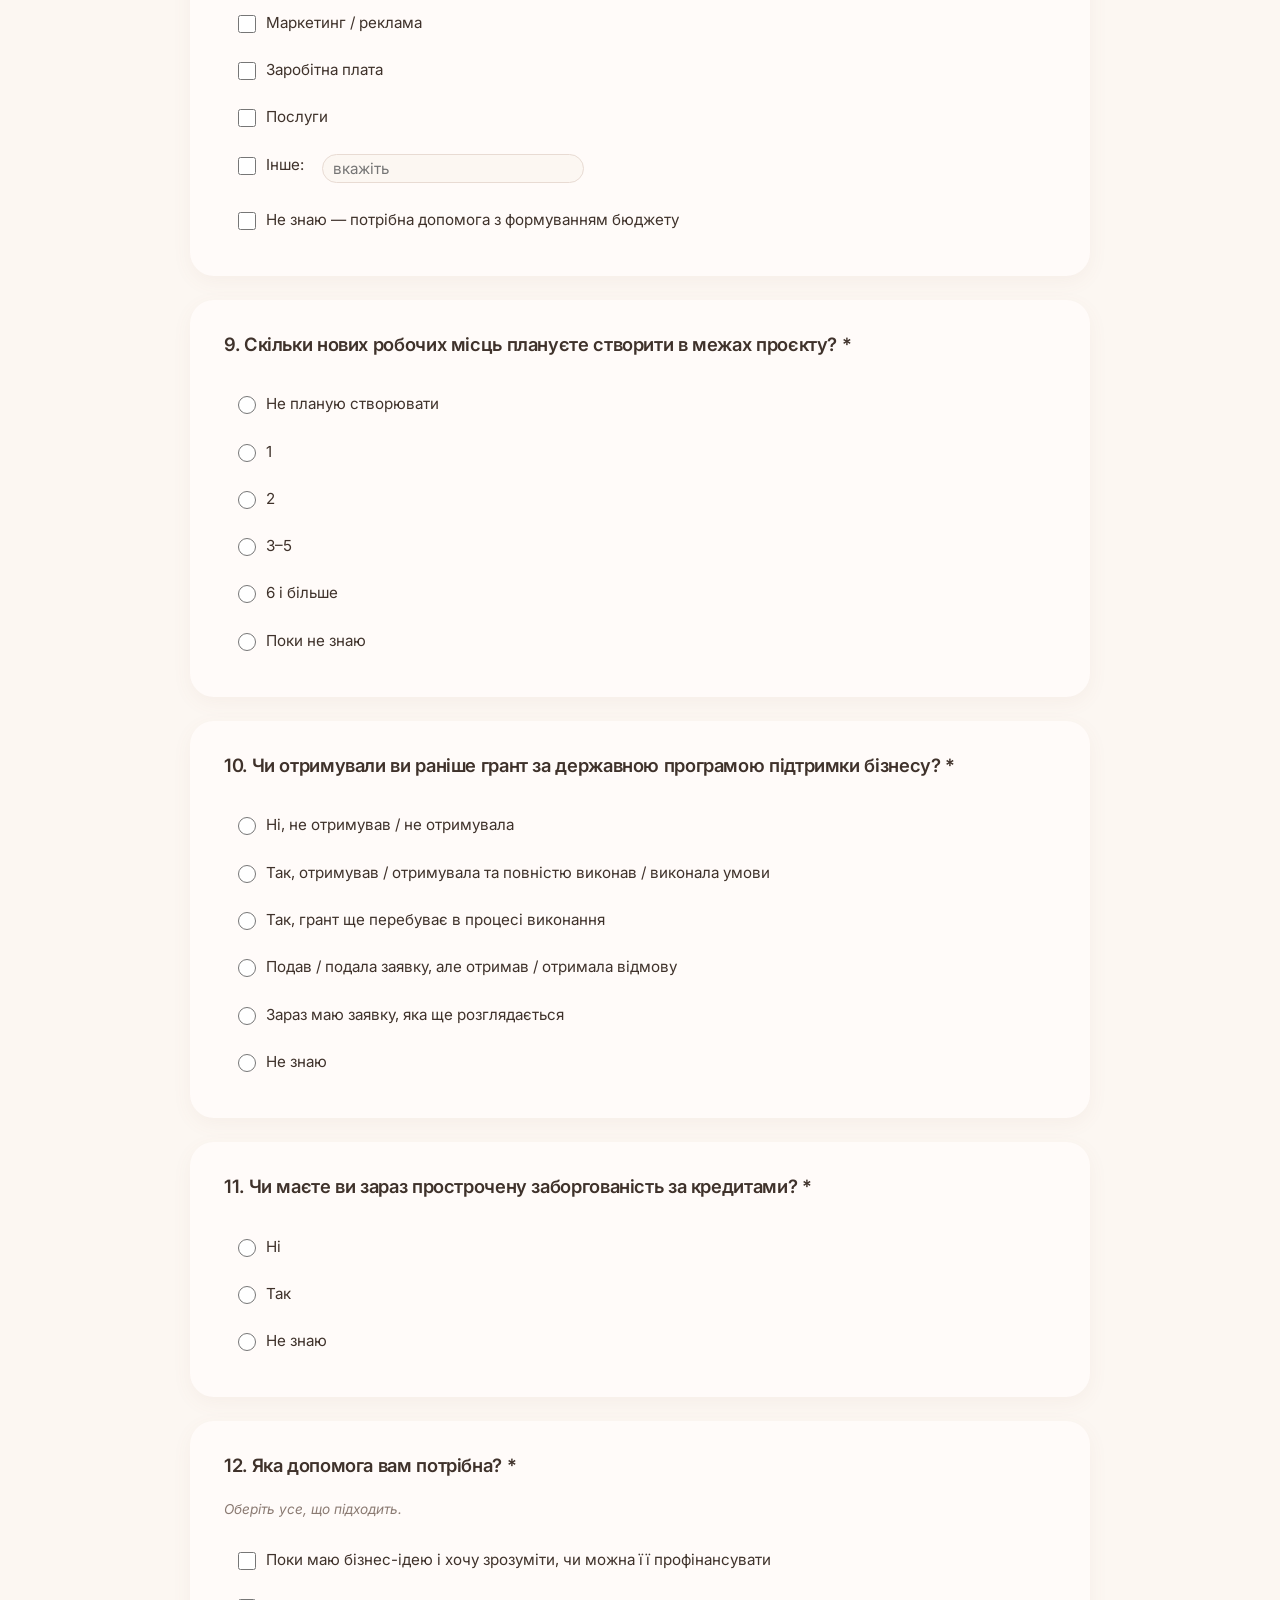
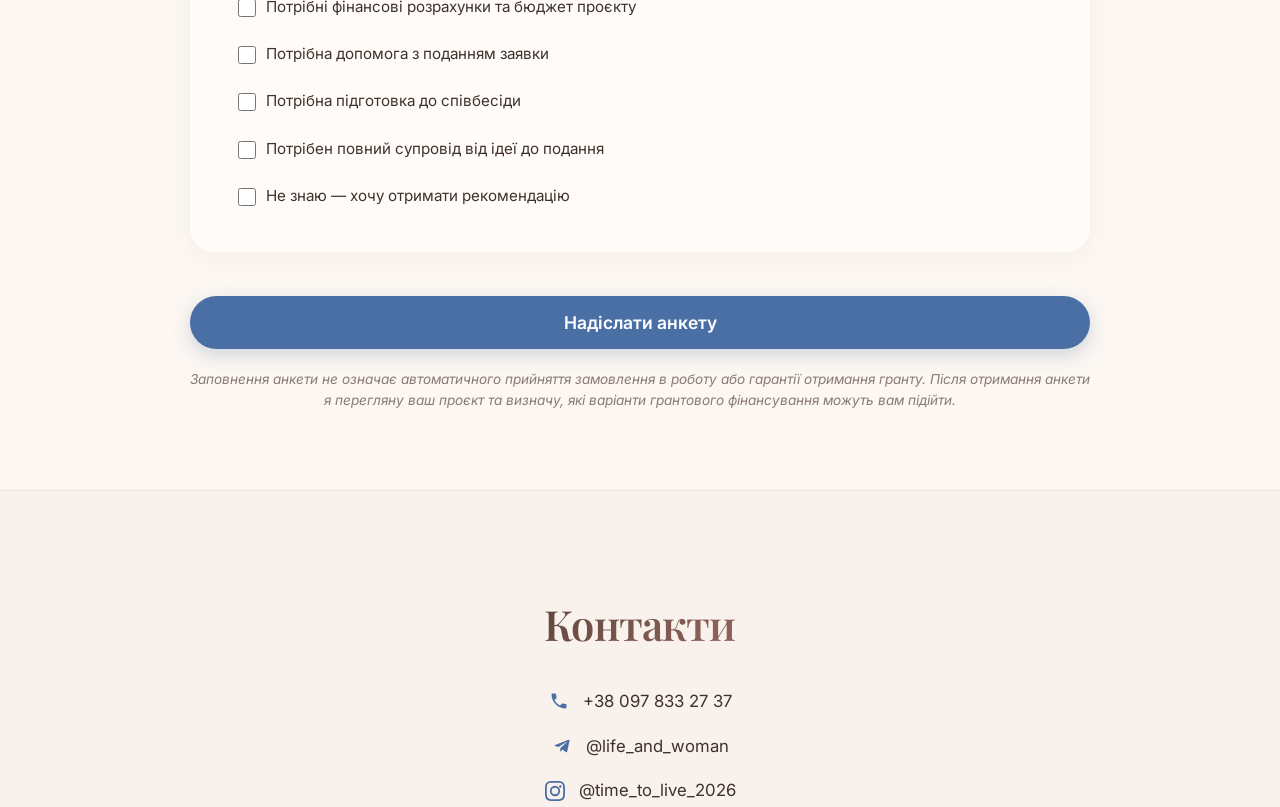
==== commit f96bbbd6: "фото 2" ====
--- a/index.html
+++ b/index.html
@@ -162,7 +162,7 @@
         <div class="about-grid">
           <div class="about-slider" data-aos="fade-right">
             <div class="slides" id="slides">
-              <picture><source srcset="images/photo1.webp" type="image/webp" /><img src="images/photo1.jpg" alt="Фото 1" width="600" height="400" loading="lazy" /></picture>
+              <picture><source srcset="images/123.webp" type="image/webp" /><img src="images/123.webp" alt="Фото 1" width="600" height="400" loading="lazy" /></picture>
               <picture><source srcset="images/photo2.webp" type="image/webp" /><img src="images/photo2.jpg" alt="Фото 2" width="600" height="400" loading="lazy" /></picture>
               <picture><source srcset="images/photo3.webp" type="image/webp" /><img src="images/photo3.jpg" alt="Фото 3" width="600" height="400" loading="lazy" /></picture>
               <picture><source srcset="images/photo4.webp" type="image/webp" /><img src="images/photo4.jpg" alt="Фото 4" width="600" height="400" loading="lazy" /></picture>
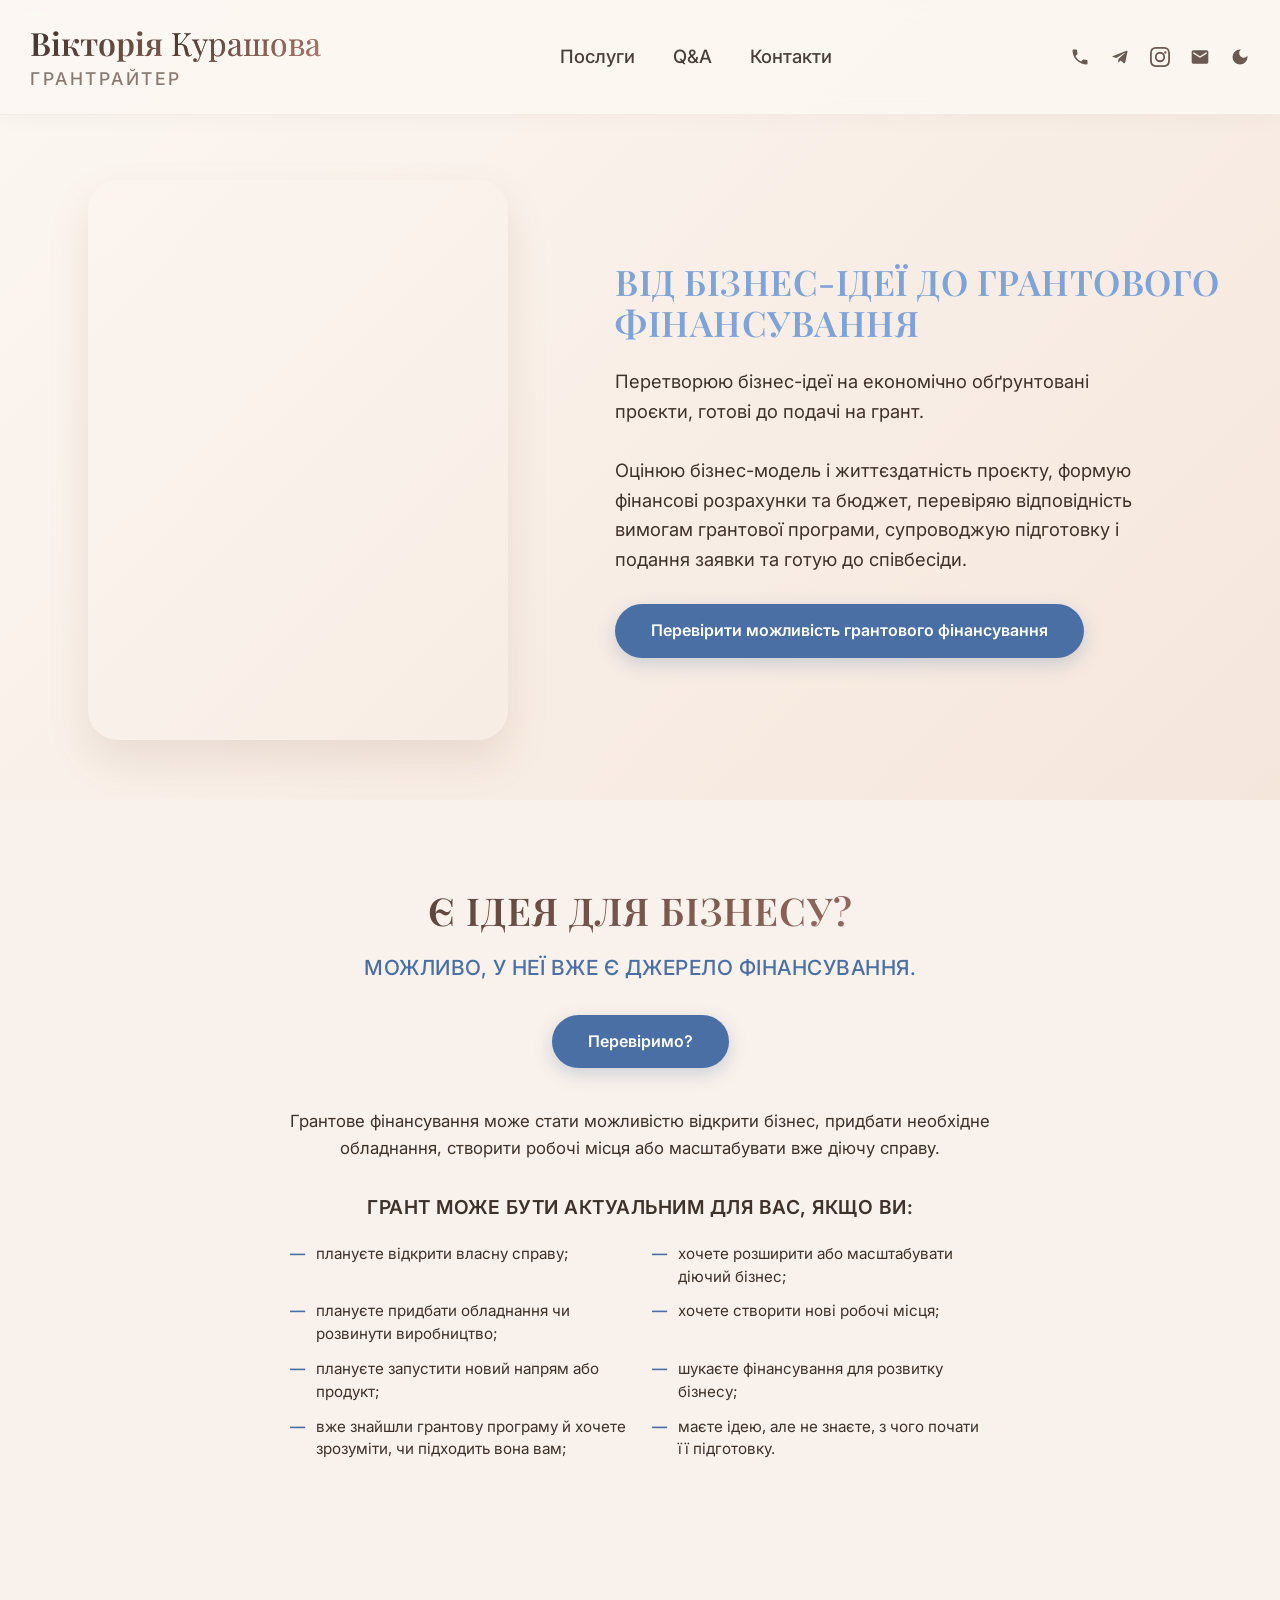
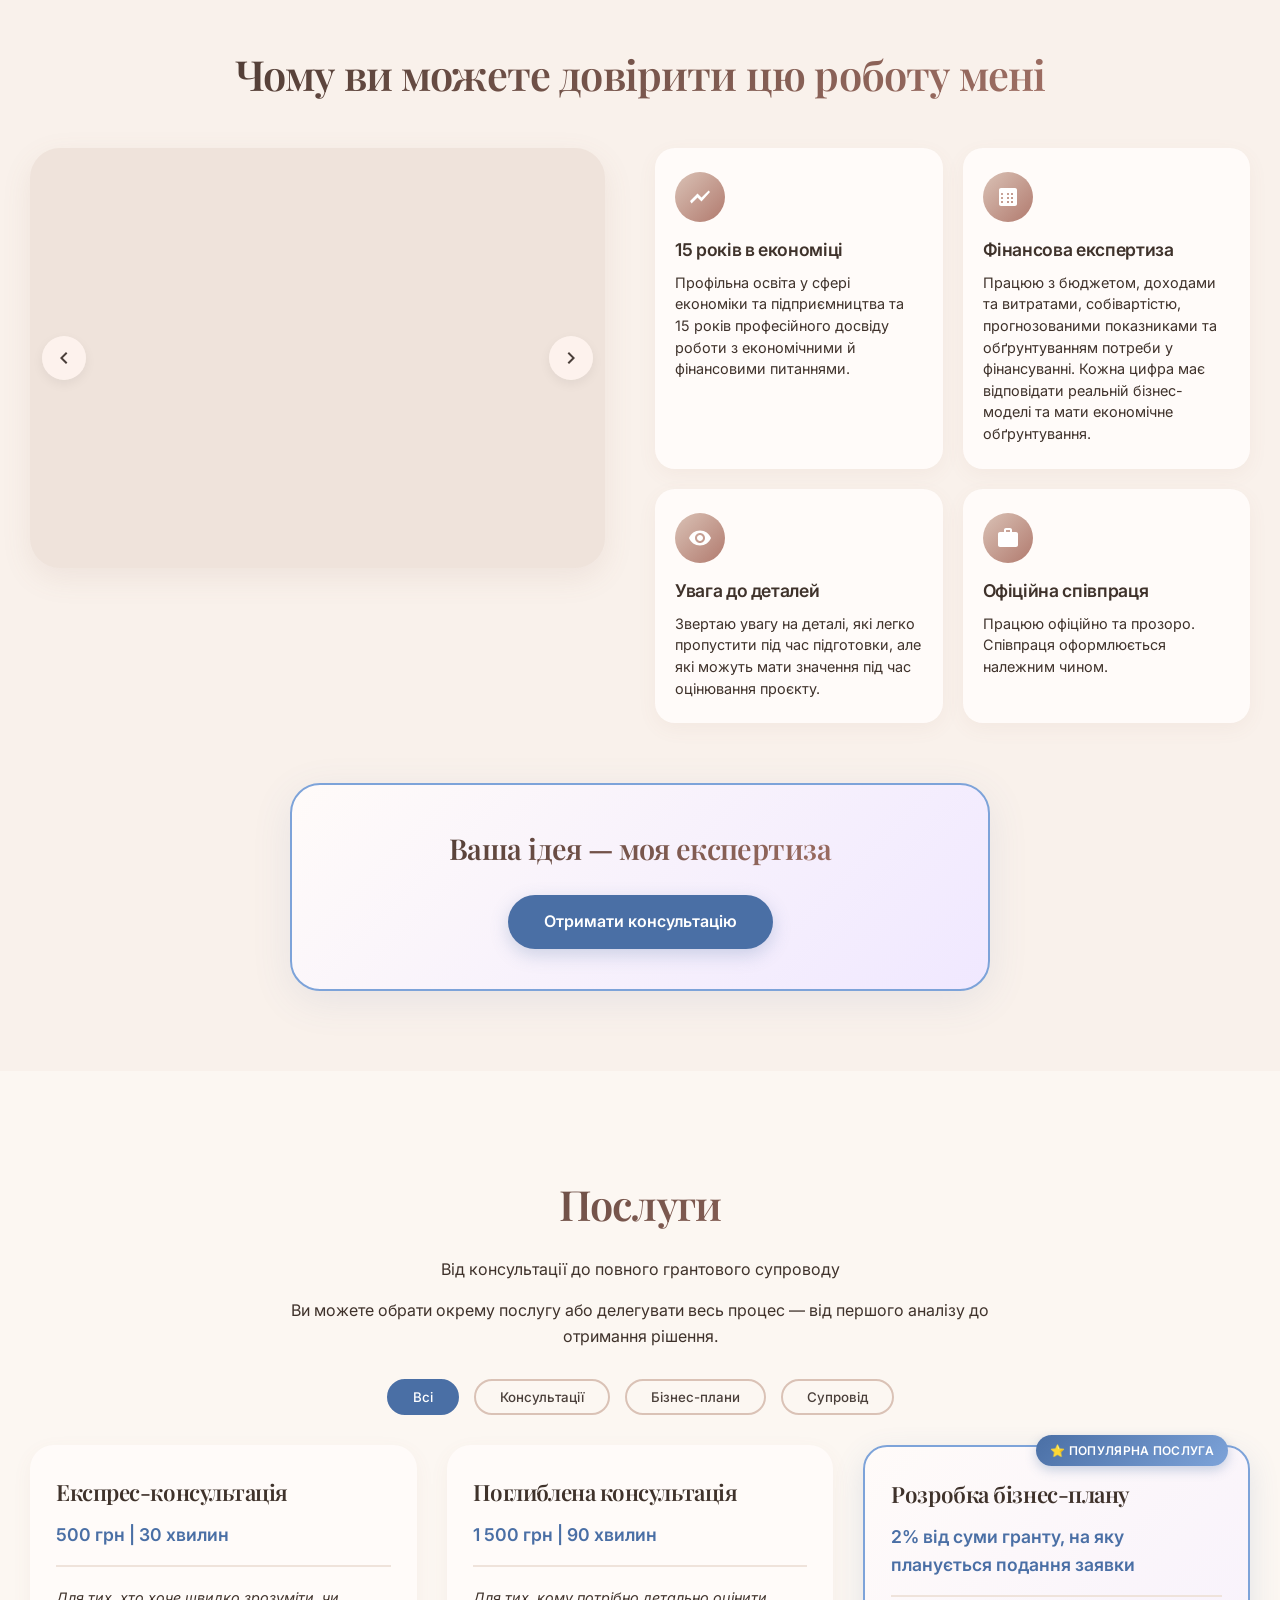
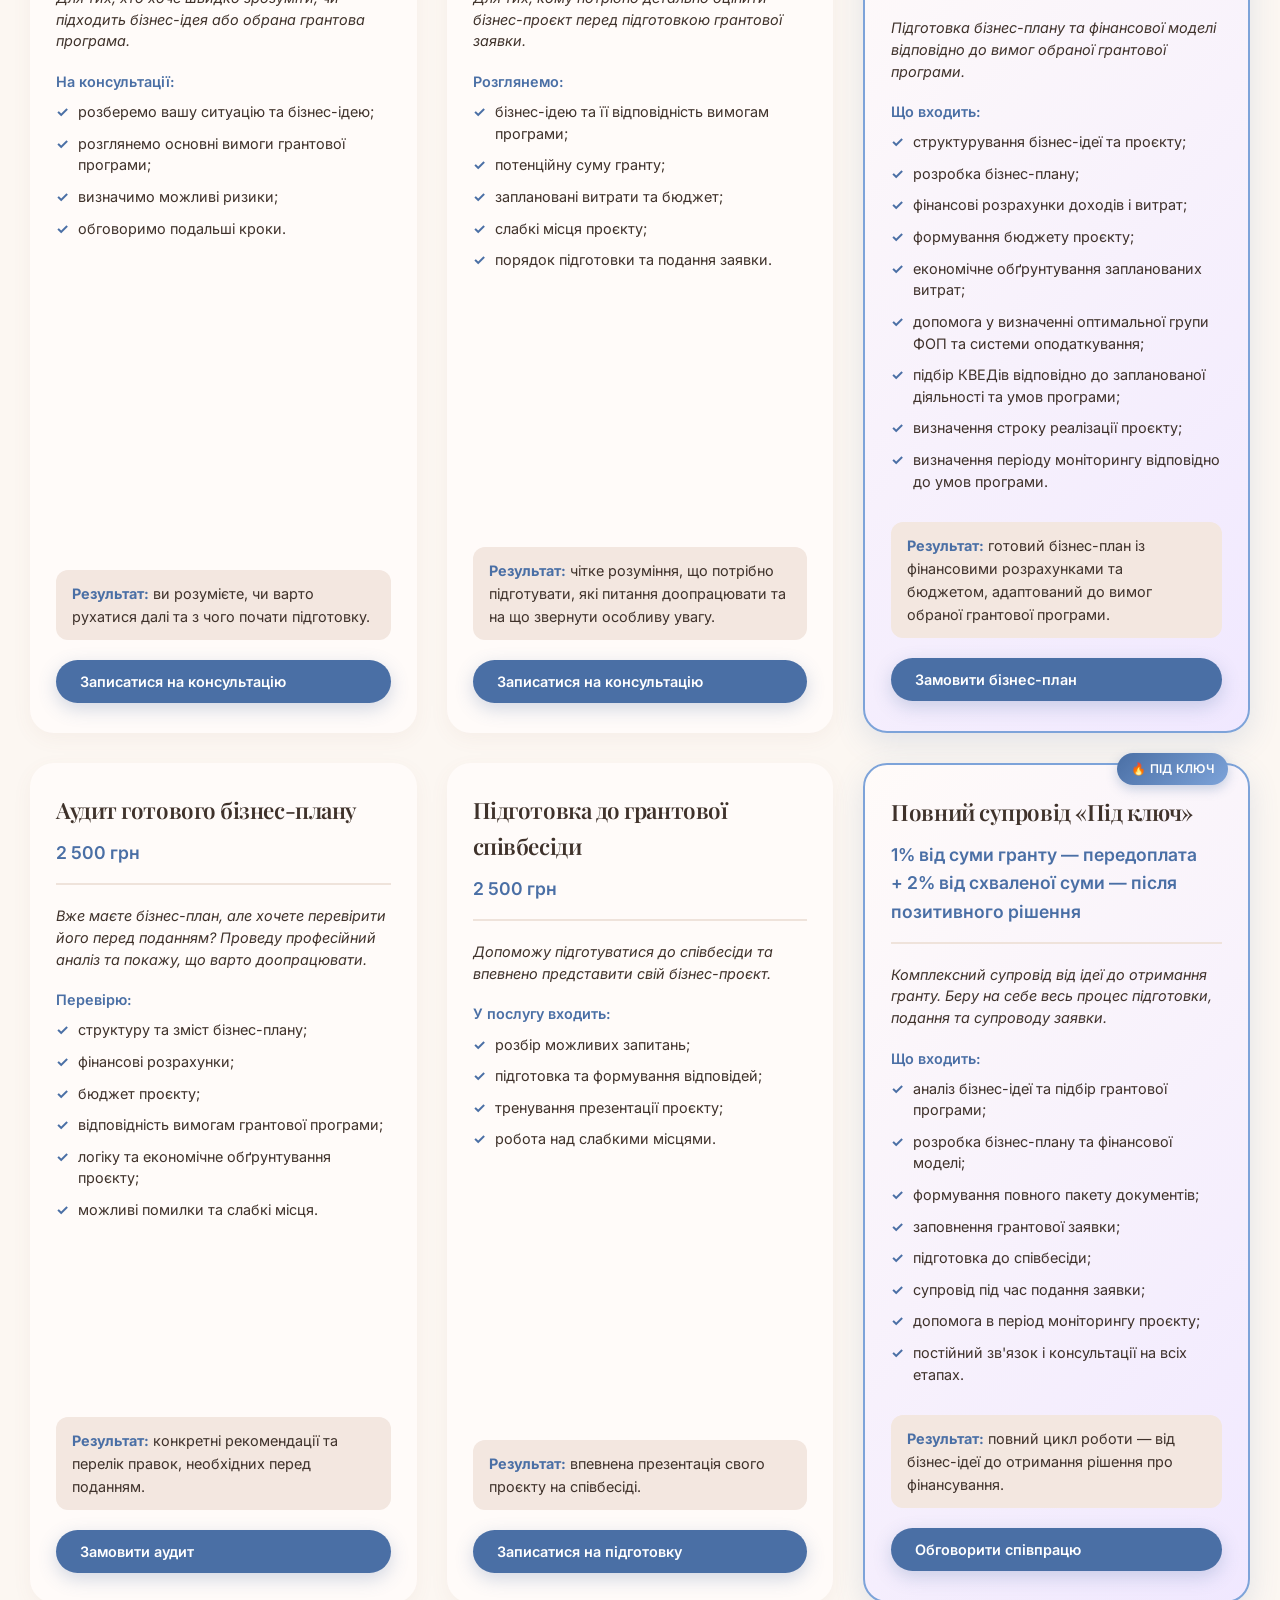
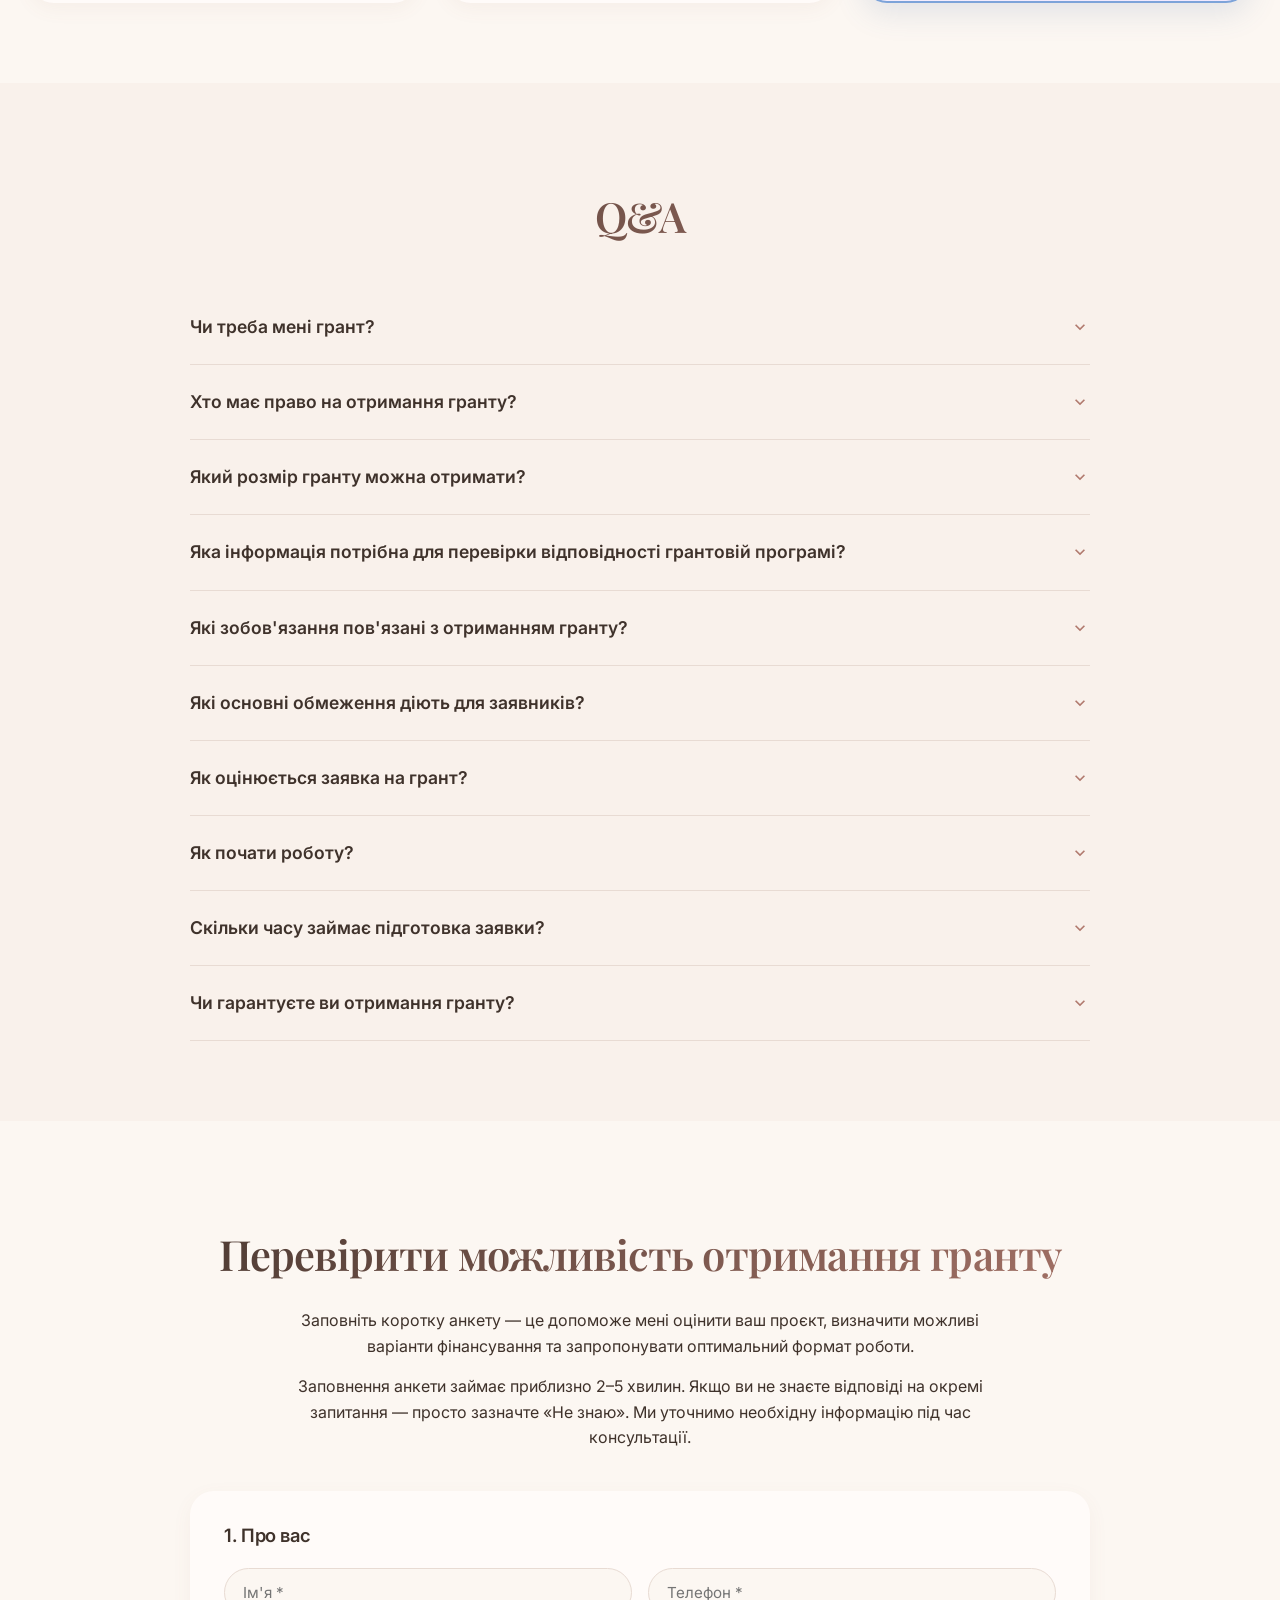
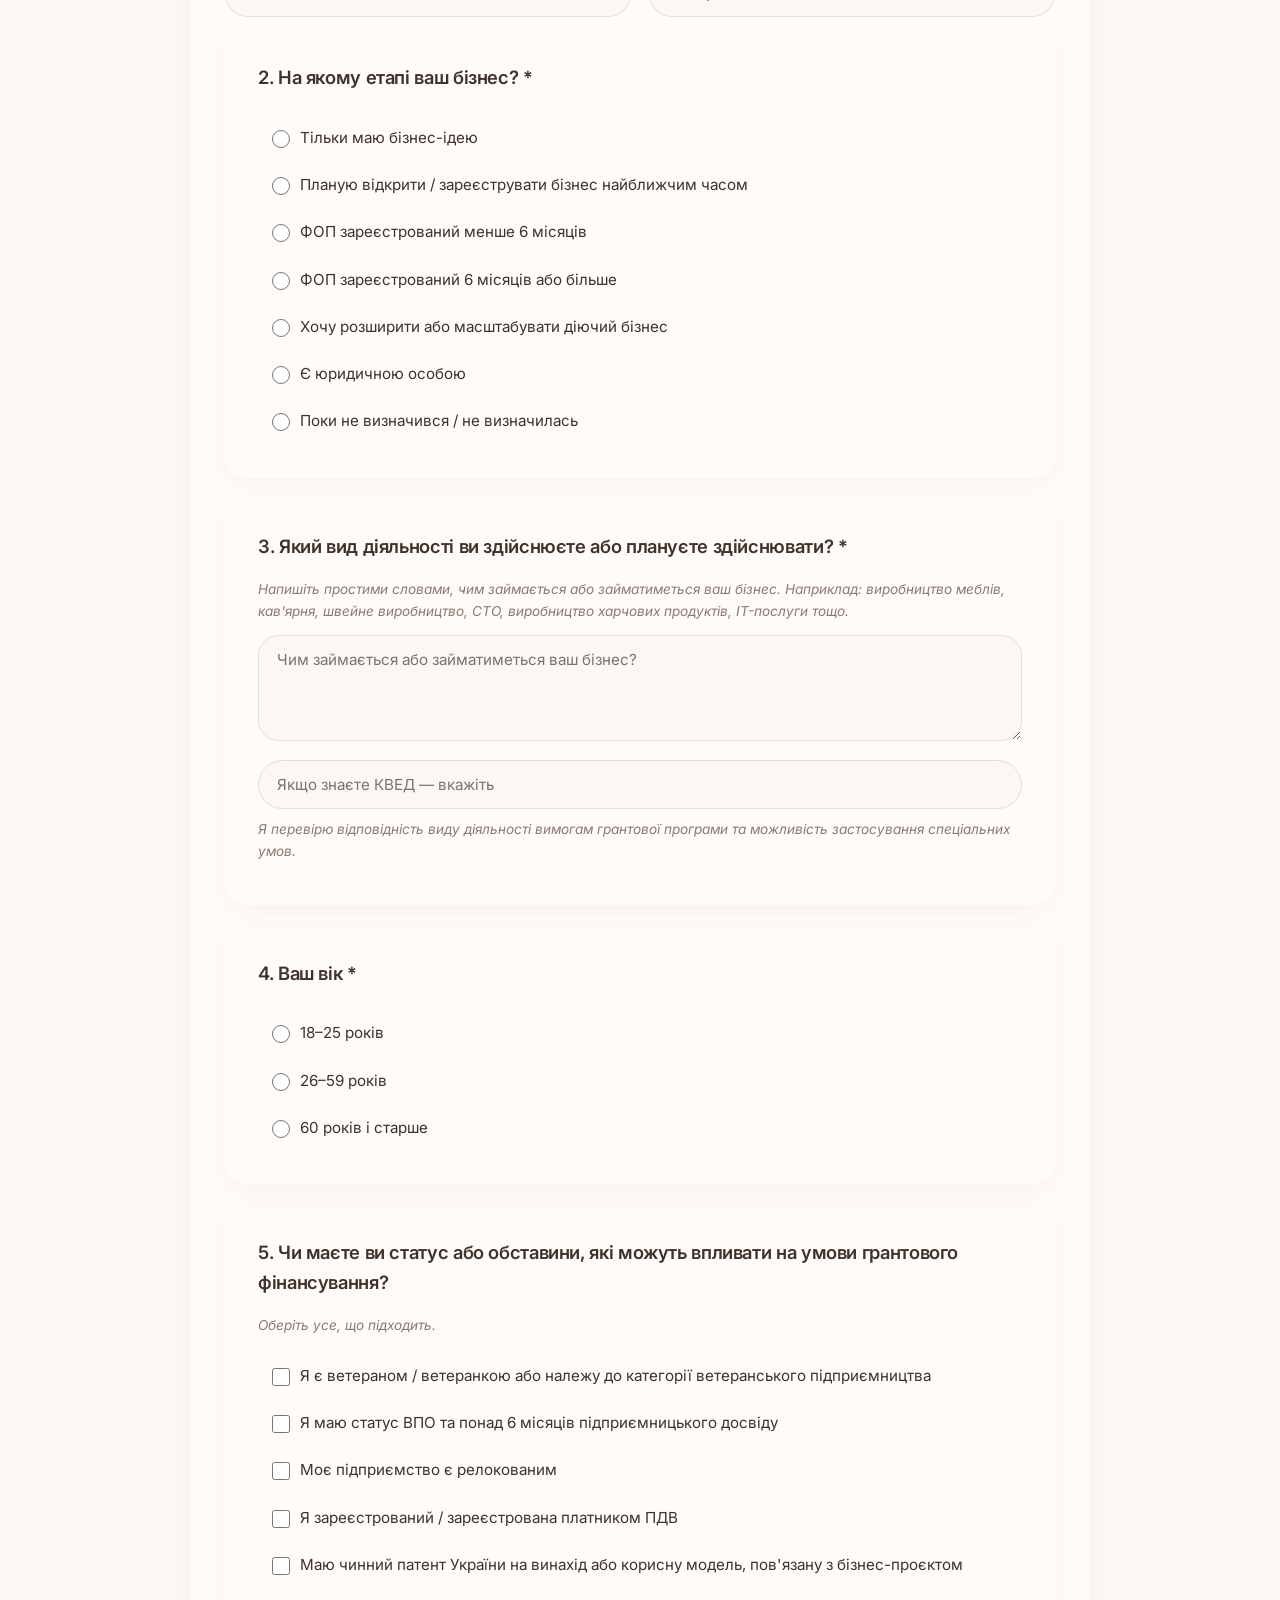
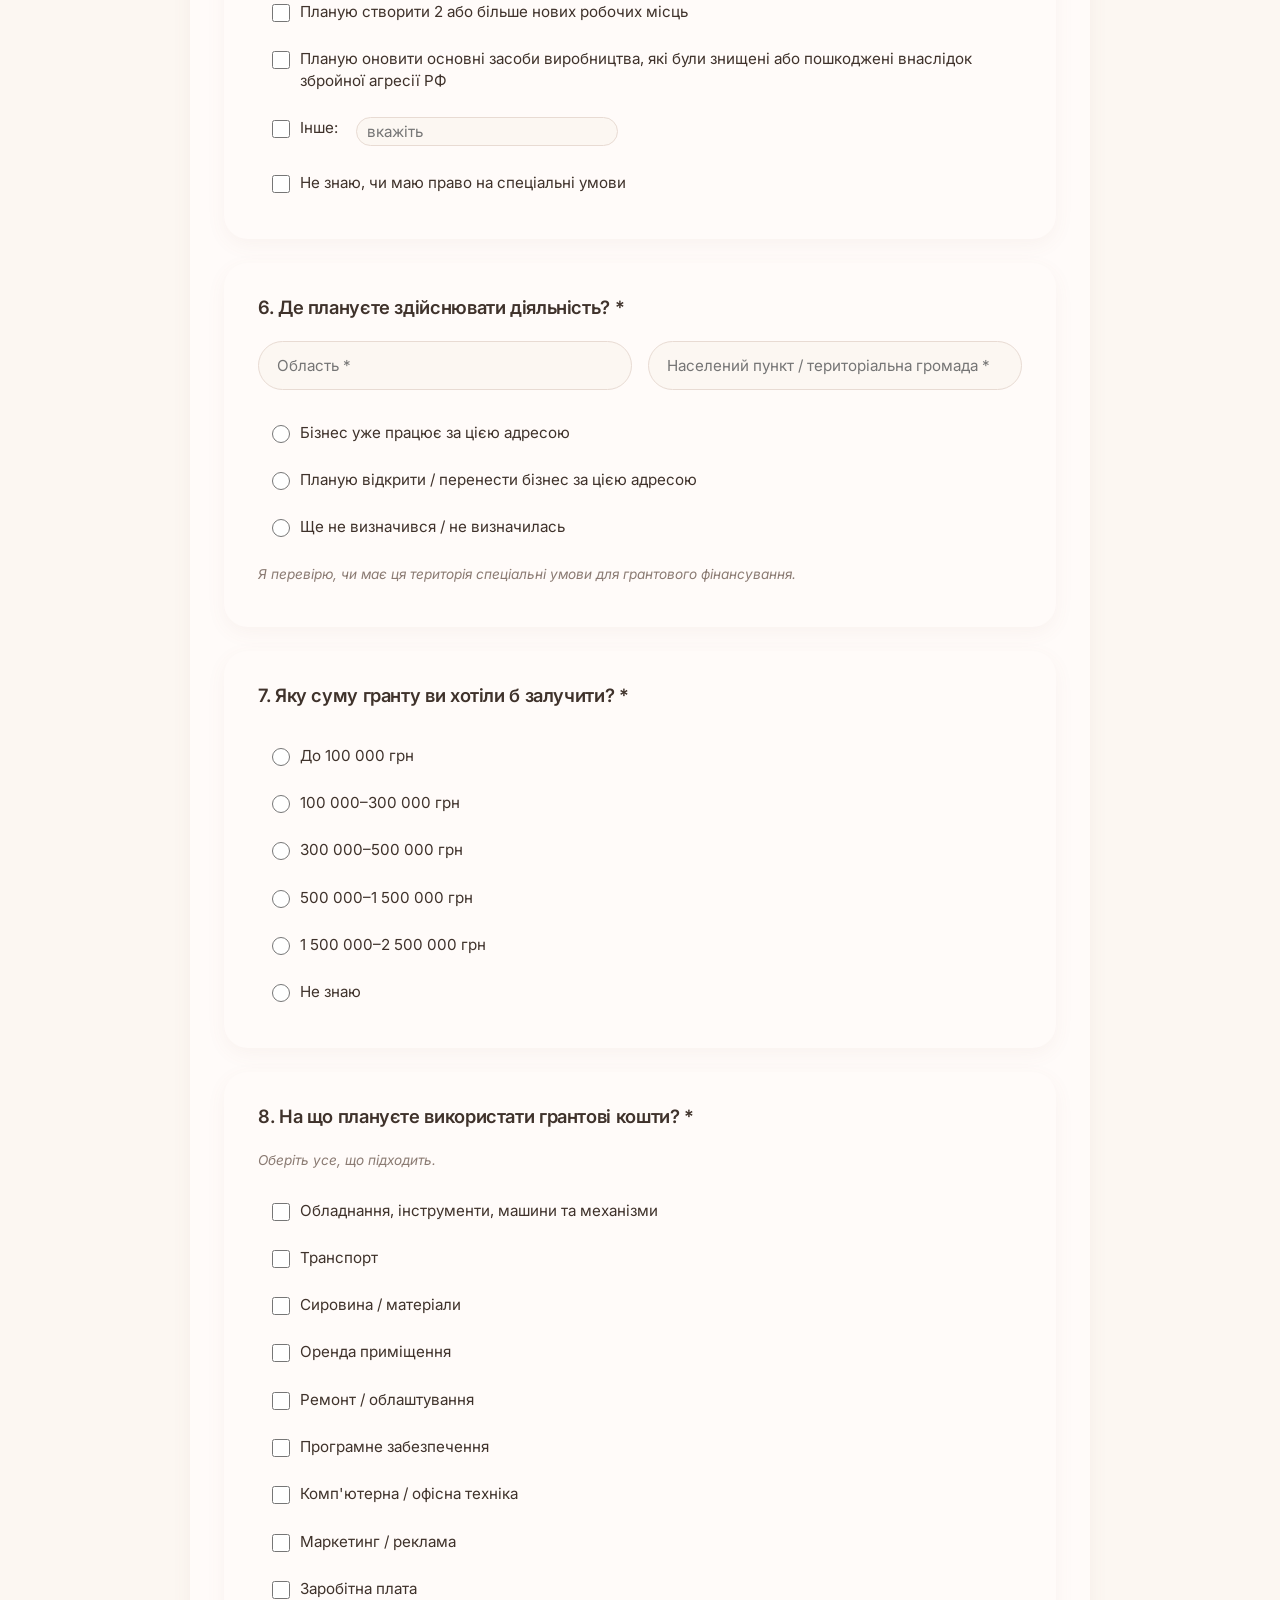
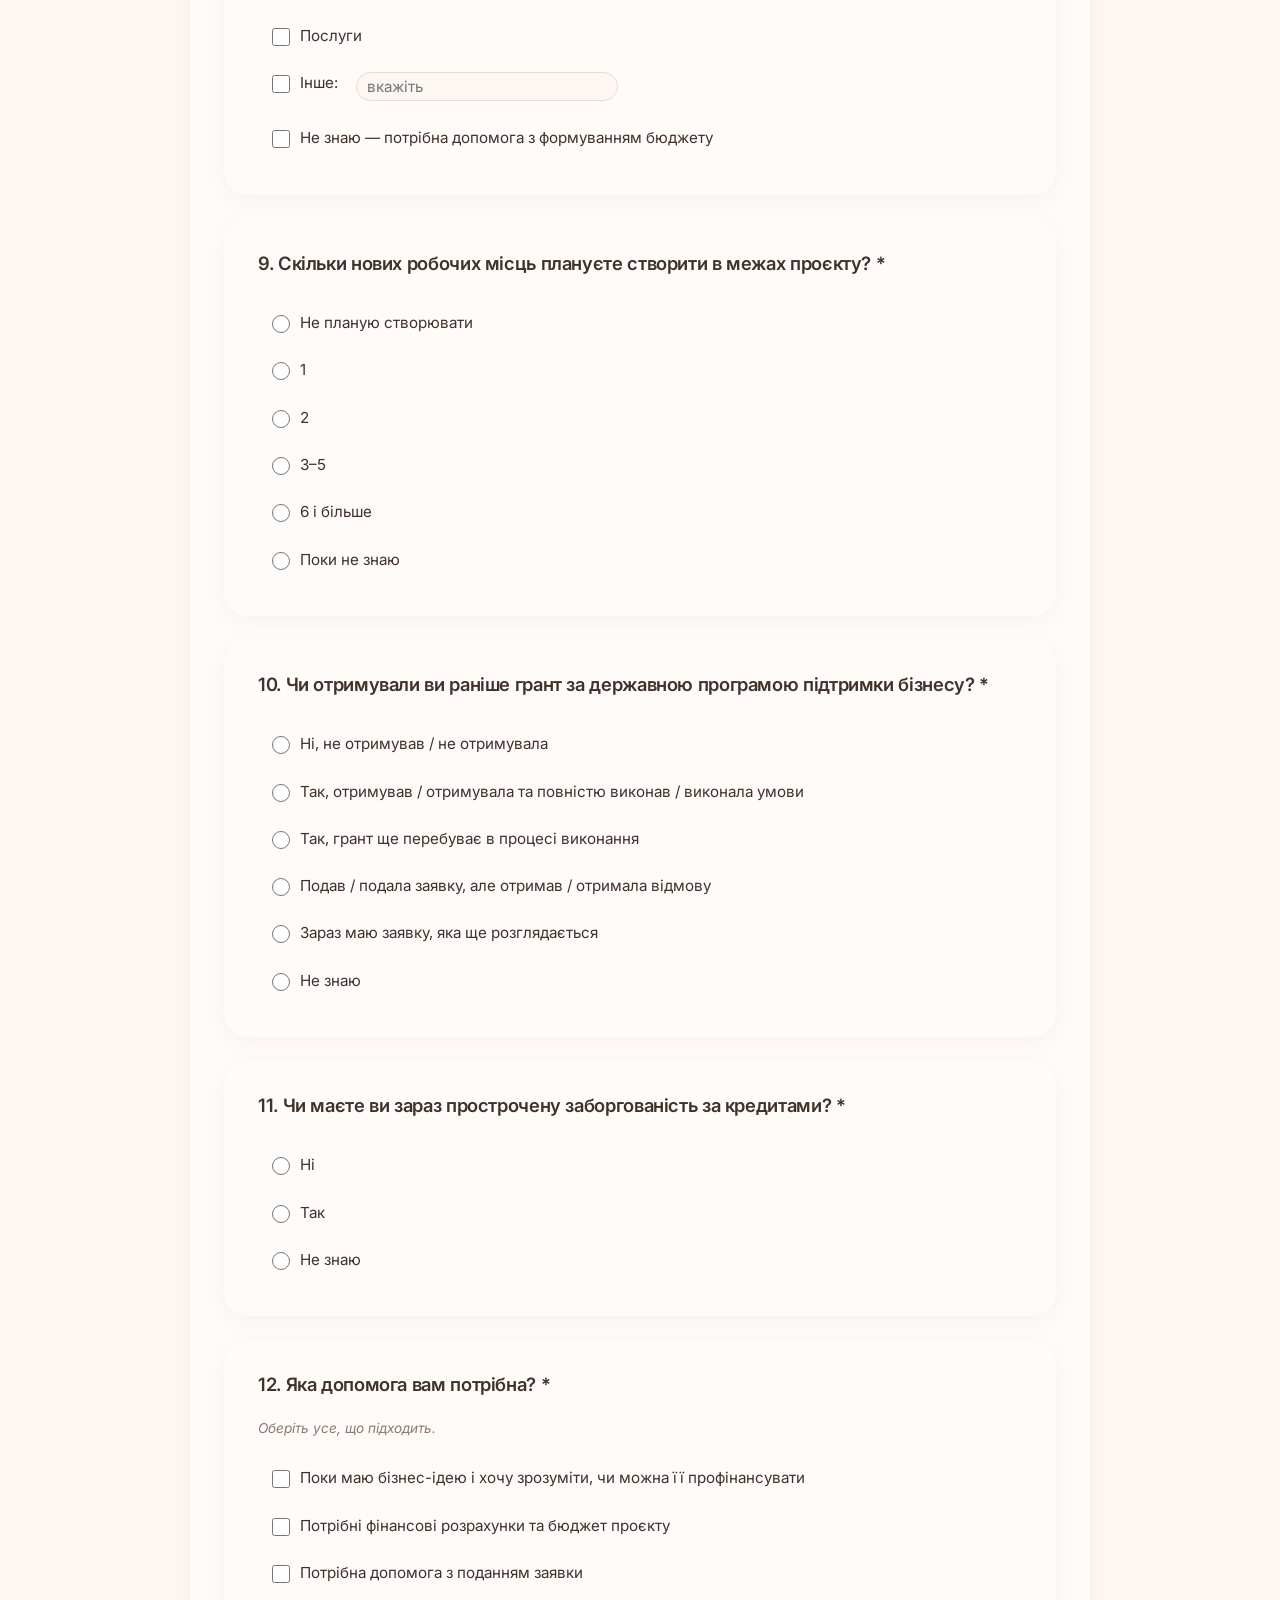
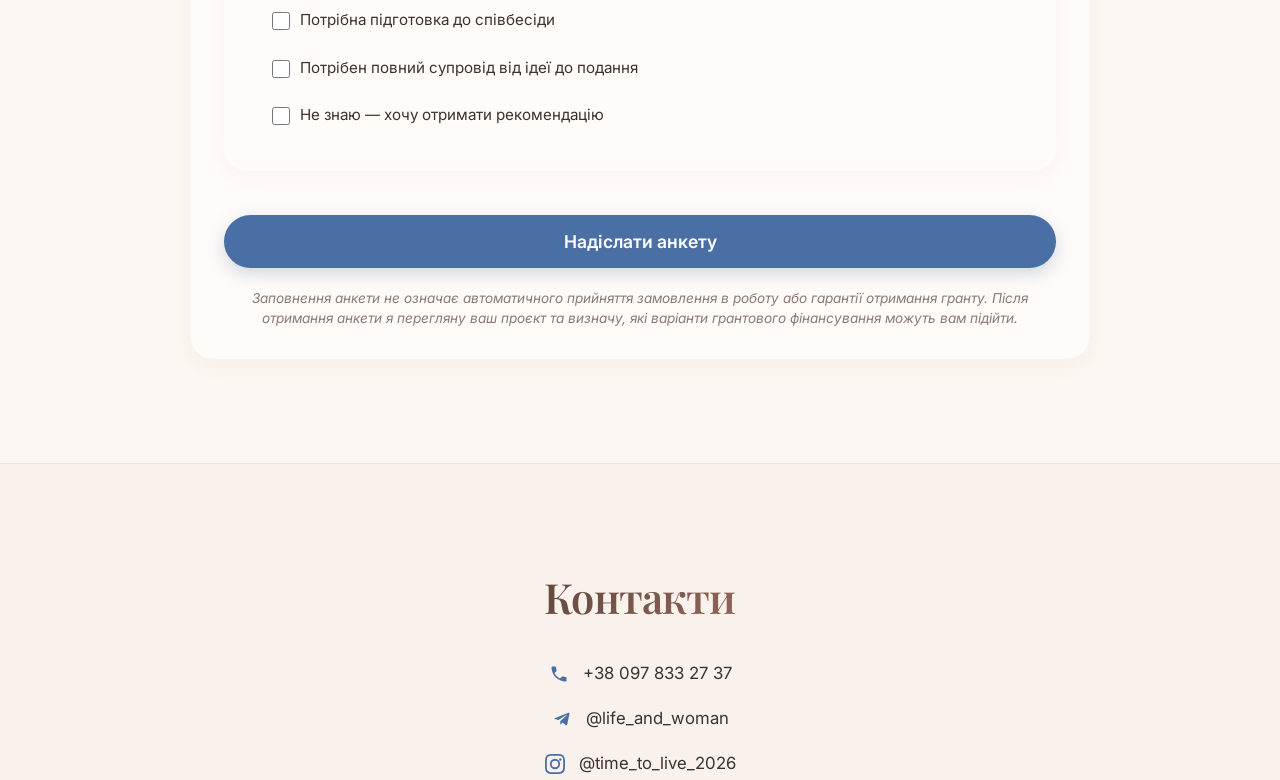
==== commit 6b3b94be: "фул" ====
--- a/index.html
+++ b/index.html
@@ -100,7 +100,7 @@
         <a href="https://www.instagram.com/time_to_live_2026" target="_blank" data-tooltip="Instagram" aria-label="Instagram">
           <svg width="20" height="20" viewBox="0 0 24 24" fill="currentColor"><path d="M12 2.16c3.2 0 3.58.01 4.85.07 3.25.15 4.77 1.69 4.92 4.92.06 1.27.07 1.65.07 4.85 0 3.2-.01 3.58-.07 4.85-.15 3.23-1.66 4.77-4.92 4.92-1.27.06-1.65.07-4.85.07-3.2 0-3.58-.01-4.85-.07-3.26-.15-4.77-1.7-4.92-4.92-.06-1.27-.07-1.65-.07-4.85 0-3.2.01-3.58.07-4.85.15-3.23 1.66-4.77 4.92-4.92 1.27-.06 1.65-.07 4.85-.07zM12 0C8.74 0 8.33.01 7.05.07 2.7.27.27 2.69.07 7.05.01 8.33 0 8.74 0 12s.01 3.67.07 4.95c.2 4.36 2.62 6.78 6.98 6.98 1.28.06 1.69.07 4.95.07s3.67-.01 4.95-.07c4.35-.2 6.78-2.62 6.98-6.98.06-1.28.07-1.69.07-4.95s-.01-3.67-.07-4.95c-.2-4.35-2.62-6.78-6.98-6.98C15.67.01 15.26 0 12 0zm0 5.84a6.16 6.16 0 100 12.32 6.16 6.16 0 000-12.32zM12 16a4 4 0 110-8 4 4 0 010 8zm6.41-10.85a1.44 1.44 0 100 2.88 1.44 1.44 0 000-2.88z"/></svg>
         </a>
-        <a href="mailto:viktoriia060488@icloud.com" data-tooltip="viktoriia060488@icloud.com" aria-label="Email">
+        <a href="mailto:viktoriia_kurashova@ukr.net" data-tooltip="viktoriia_kurashova@ukr.net" aria-label="Email">
           <svg width="20" height="20" viewBox="0 0 24 24" fill="currentColor"><path d="M20 4H4c-1.1 0-2 .9-2 2v12c0 1.1.9 2 2 2h16c1.1 0 2-.9 2-2V6c0-1.1-.9-2-2-2zm0 4l-8 5-8-5V6l8 5 8-5v2z"/></svg>
         </a>
         <button id="themeToggle" class="theme-toggle" data-tooltip="Тема" aria-label="Перемкнути тему">
@@ -163,10 +163,8 @@
           <div class="about-slider" data-aos="fade-right">
             <div class="slides" id="slides">
               <picture><source srcset="images/123.webp" type="image/webp" /><img src="images/123.webp" alt="Фото 1" width="600" height="400" loading="lazy" /></picture>
-              <picture><source srcset="images/photo2.webp" type="image/webp" /><img src="images/photo2.jpg" alt="Фото 2" width="600" height="400" loading="lazy" /></picture>
-              <picture><source srcset="images/photo3.webp" type="image/webp" /><img src="images/photo3.jpg" alt="Фото 3" width="600" height="400" loading="lazy" /></picture>
-              <picture><source srcset="images/photo4.webp" type="image/webp" /><img src="images/photo4.jpg" alt="Фото 4" width="600" height="400" loading="lazy" /></picture>
-              <picture><source srcset="images/photo5.webp" type="image/webp" /><img src="images/photo5.jpg" alt="Фото 5" width="600" height="400" loading="lazy" /></picture>
+              <picture><source srcset="images/photo2.webp" type="image/webp" /><img src="images/photo2.webp" alt="Фото 2" width="600" height="400" loading="lazy" /></picture>
+              <picture><source srcset="images/photo3.webp" type="image/webp" /><img src="images/photo3.webp" alt="Фото 3" width="600" height="400" loading="lazy" /></picture>
             </div>
             <button class="slider-btn prev" id="prevBtn" aria-label="Попереднє фото">
               <svg width="24" height="24" viewBox="0 0 24 24" fill="currentColor"><path d="M15.41 7.41L14 6l-6 6 6 6 1.41-1.41L10.83 12z"/></svg>
@@ -400,7 +398,6 @@
                 <li>ЄДРПОУ юридичної особи або РНОКПП ФОП / фізичної особи.</li>
                 <li>РНОКПП засновників та керівника — для юридичної особи.</li>
                 <li>Інформація про кредитну історію або сформований звіт кредитної історії — якщо він необхідний для перевірки відповідності вимогам програми.</li>
-                <li>Електронна пошта.</li>
                 <li>Адреса реєстрації.</li>
                 <li>Номер телефону.</li>
                 <li>Коротка інформація про бізнес або бізнес-ідею.</li>
@@ -508,8 +505,7 @@
             <div class="form-row">
               <input type="text" name="name" placeholder="Ім'я *" required />
               <input type="tel" name="phone" placeholder="Телефон *" required />
-            </div>
-            <input type="email" name="email" placeholder="Email *" required />
+            
           </div>
 
           <div class="anketa-block" data-aos="fade-up">
@@ -675,7 +671,7 @@
           </div>
           <div class="contact-item">
             <svg width="20" height="20" viewBox="0 0 24 24" fill="currentColor"><path d="M20 4H4c-1.1 0-2 .9-2 2v12c0 1.1.9 2 2 2h16c1.1 0 2-.9 2-2V6c0-1.1-.9-2-2-2zm0 4l-8 5-8-5V6l8 5 8-5v2z"/></svg>
-            <a href="mailto:viktoriia060488@icloud.com">viktoriia060488@icloud.com</a>
+            <a href="mailto:viktoriia_kurashova@ukr.net">viktoriia_kurashova@ukr.net</a>
           </div>
         </div>
       </div>
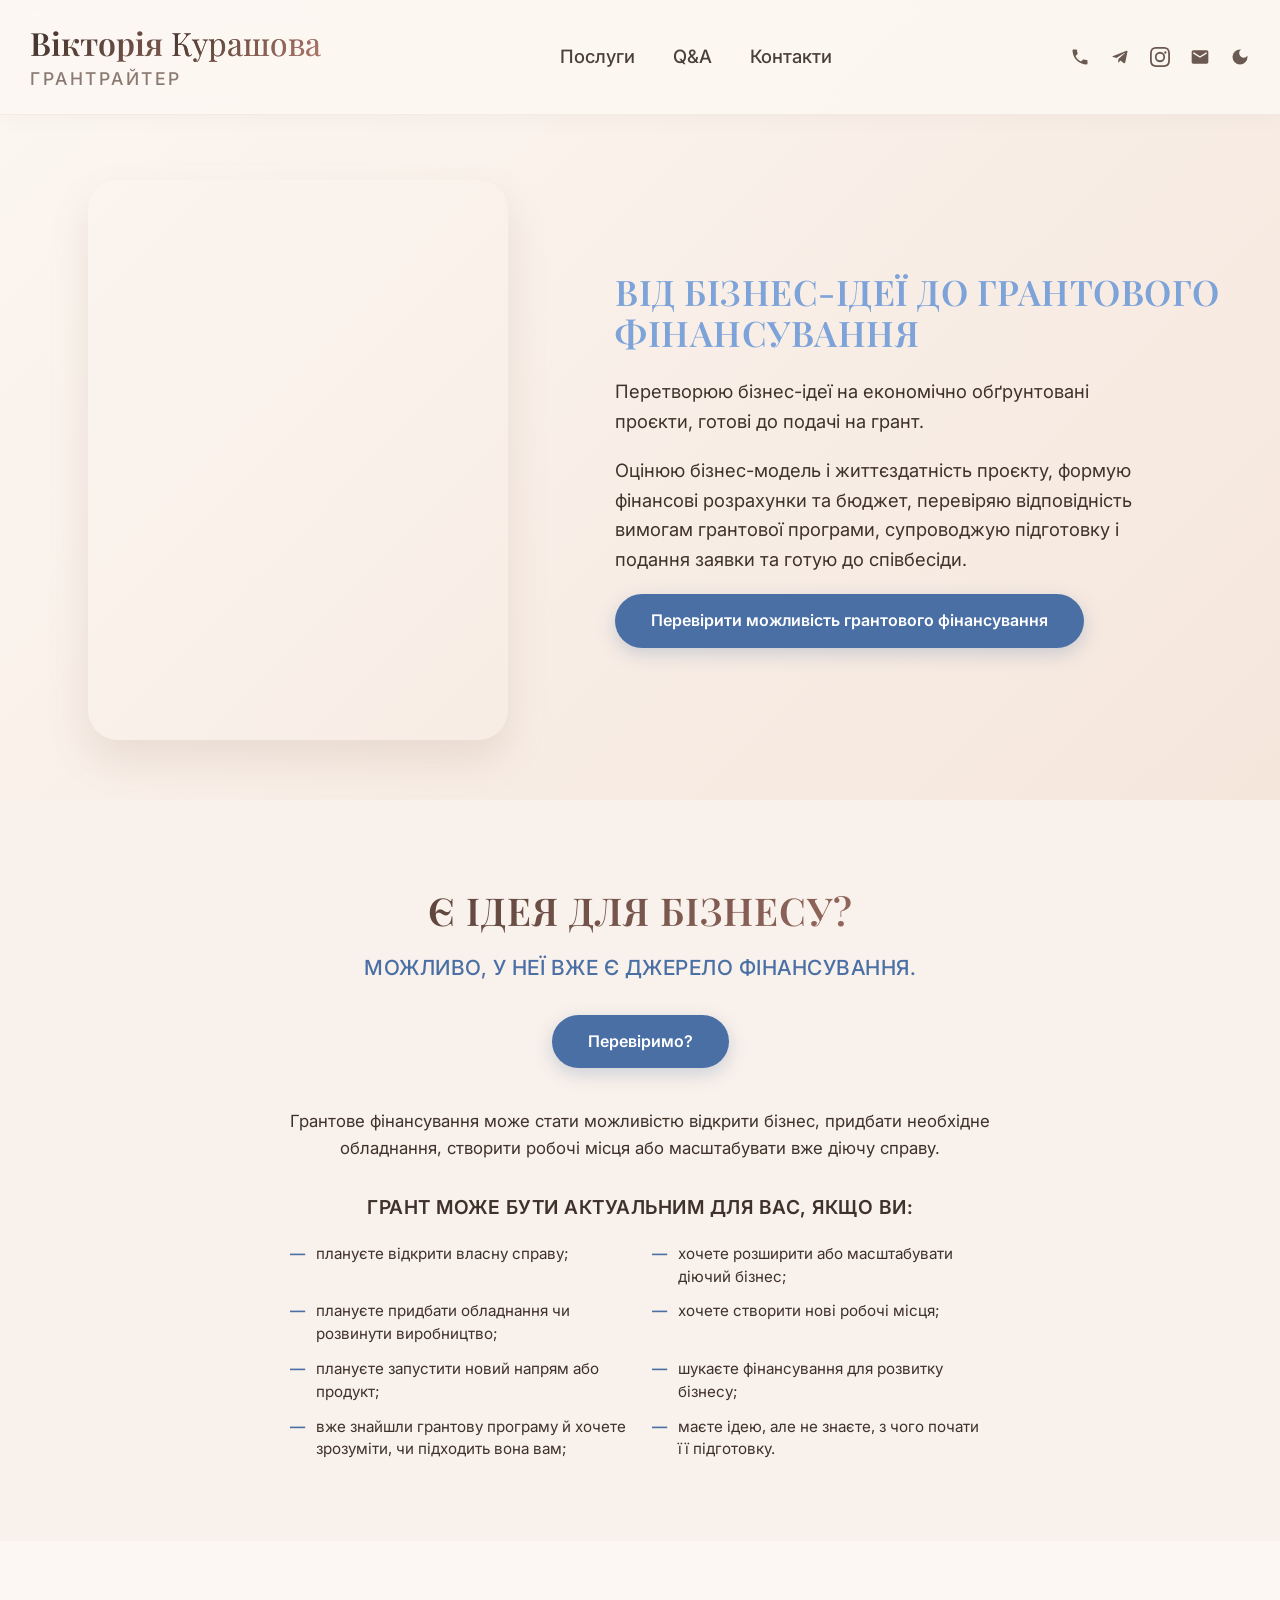
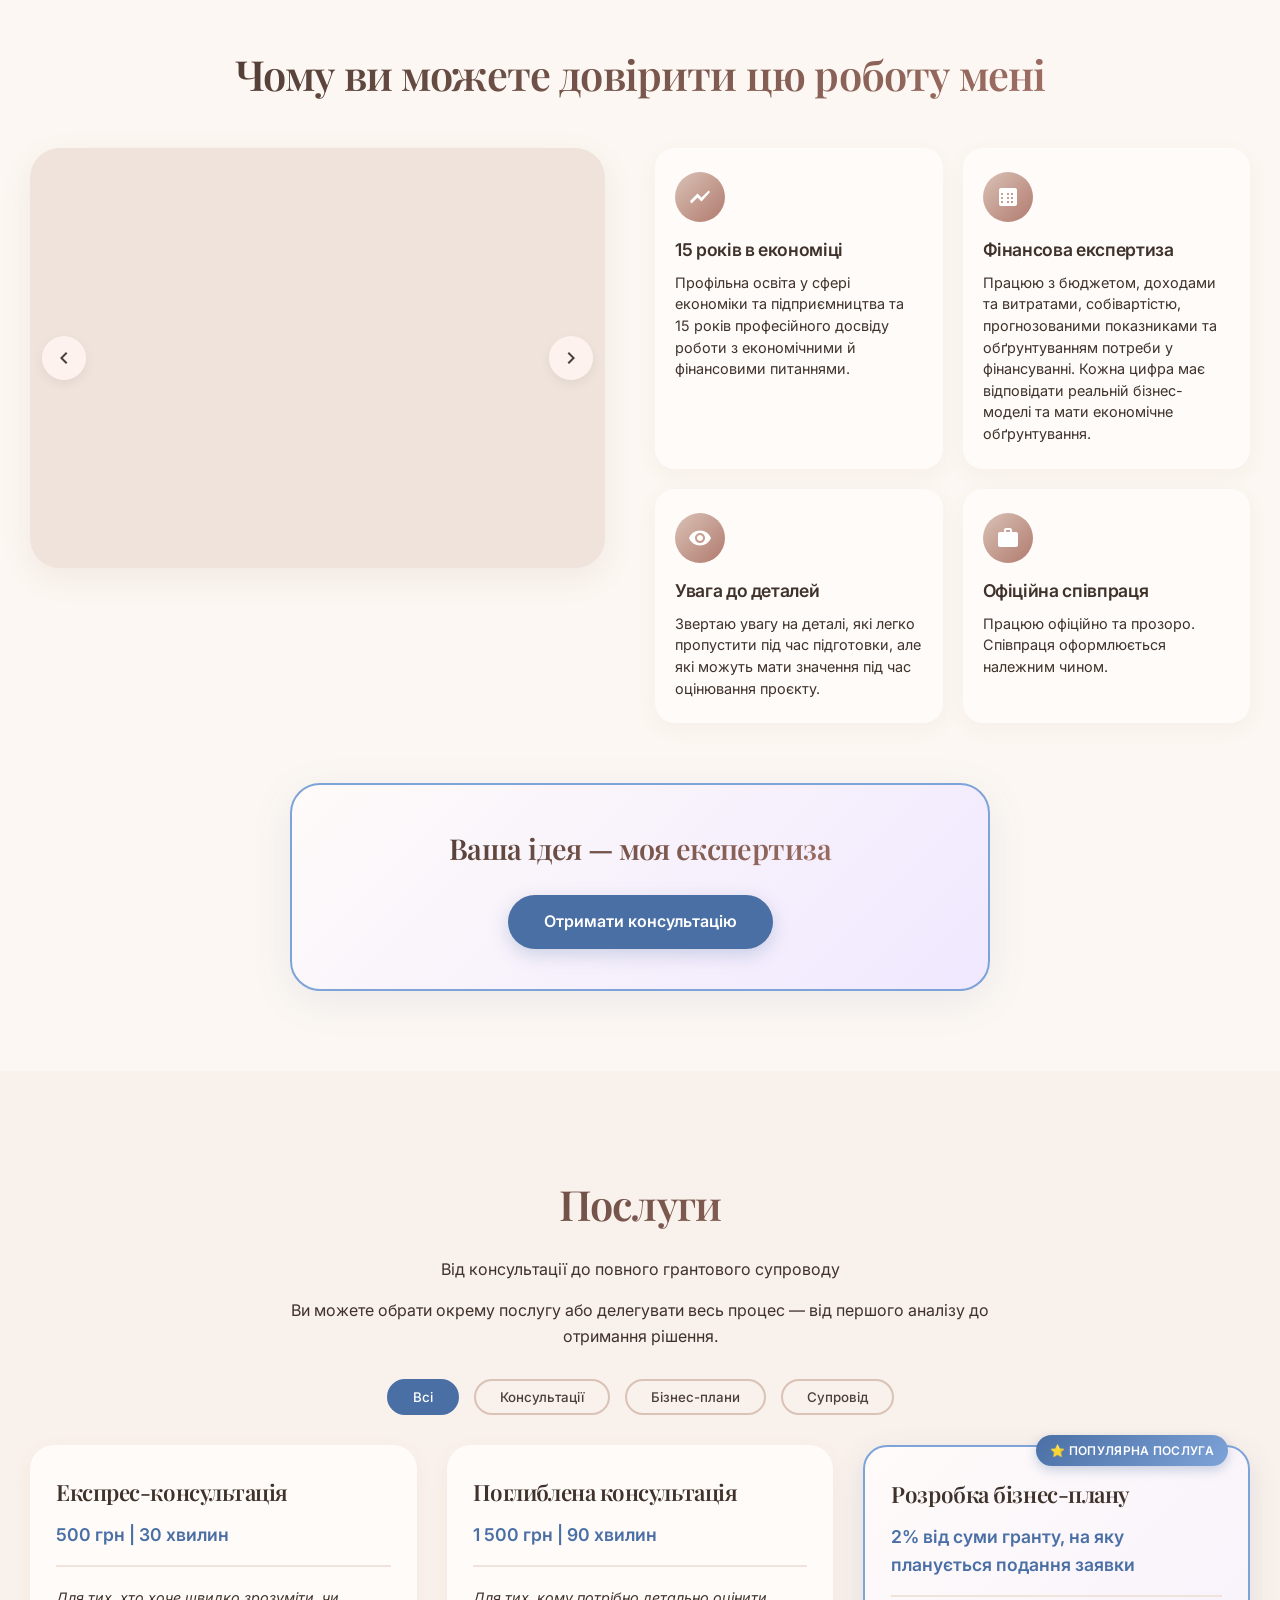
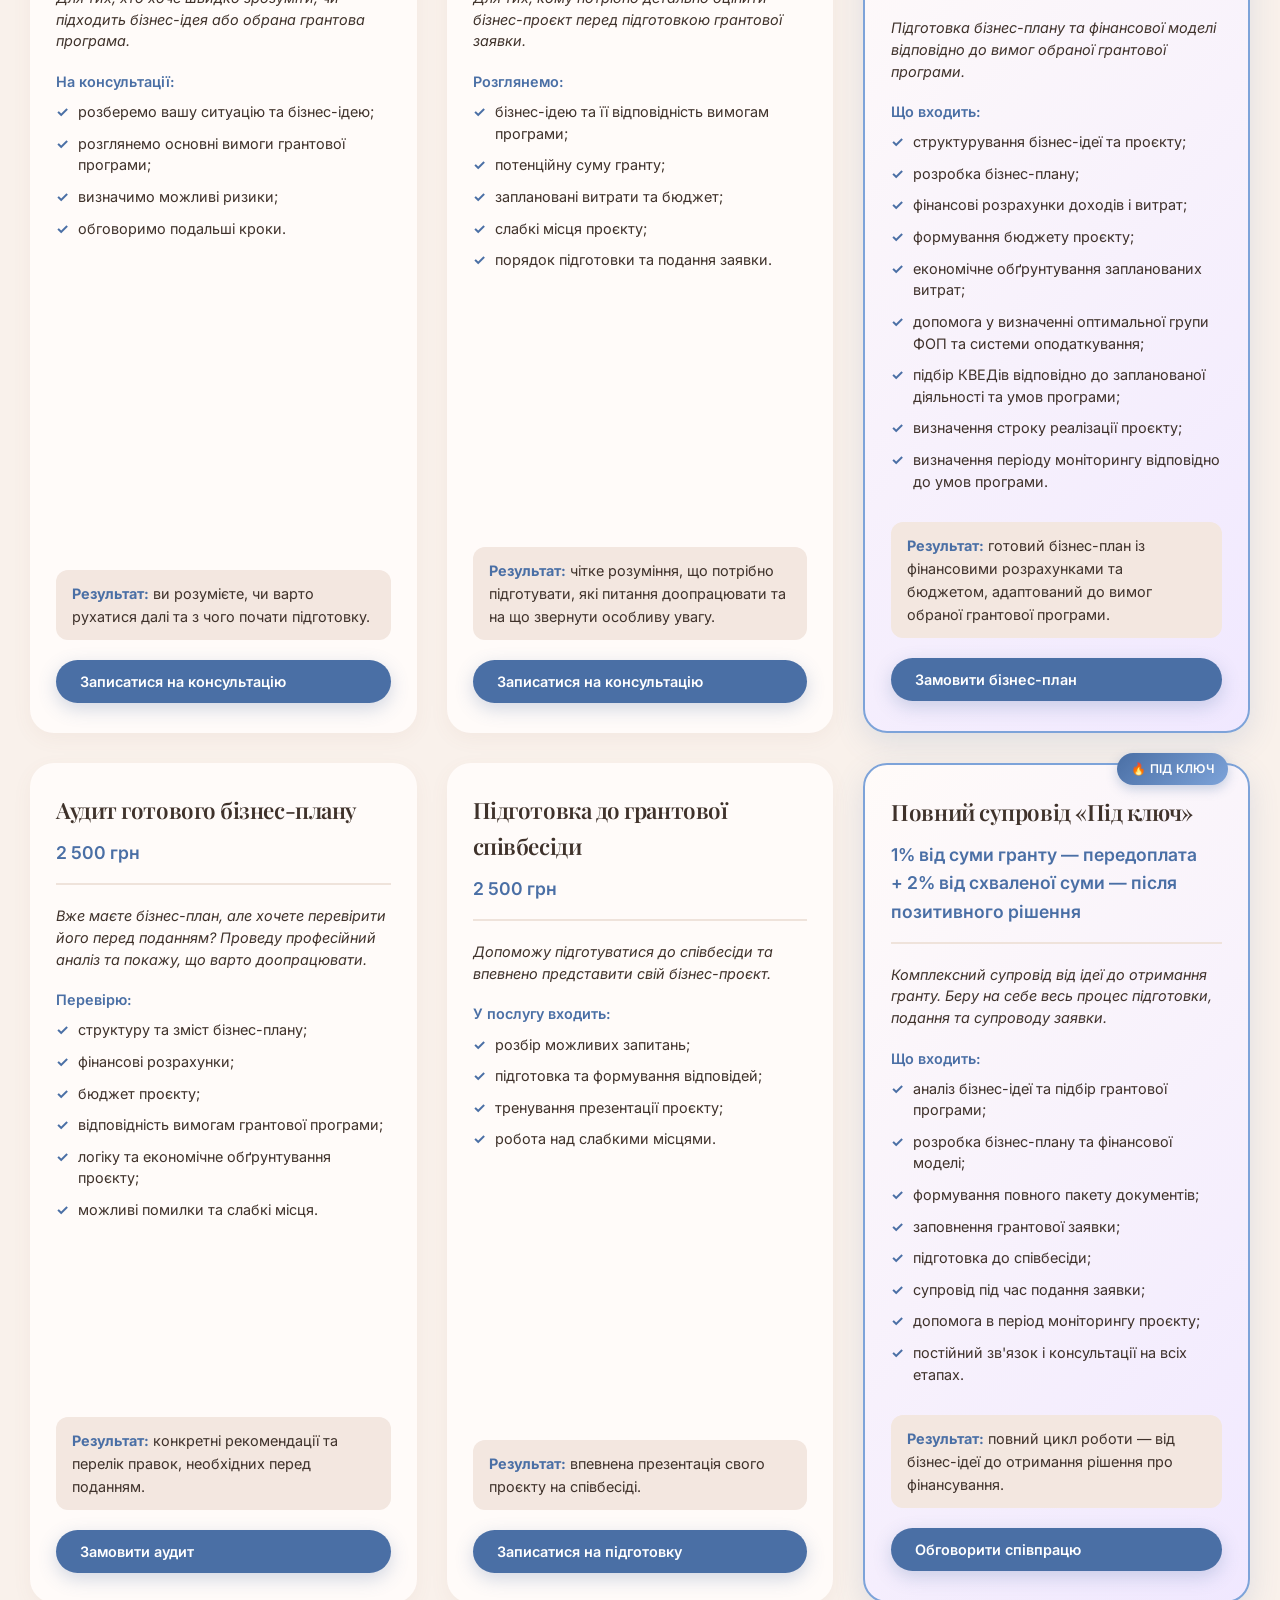
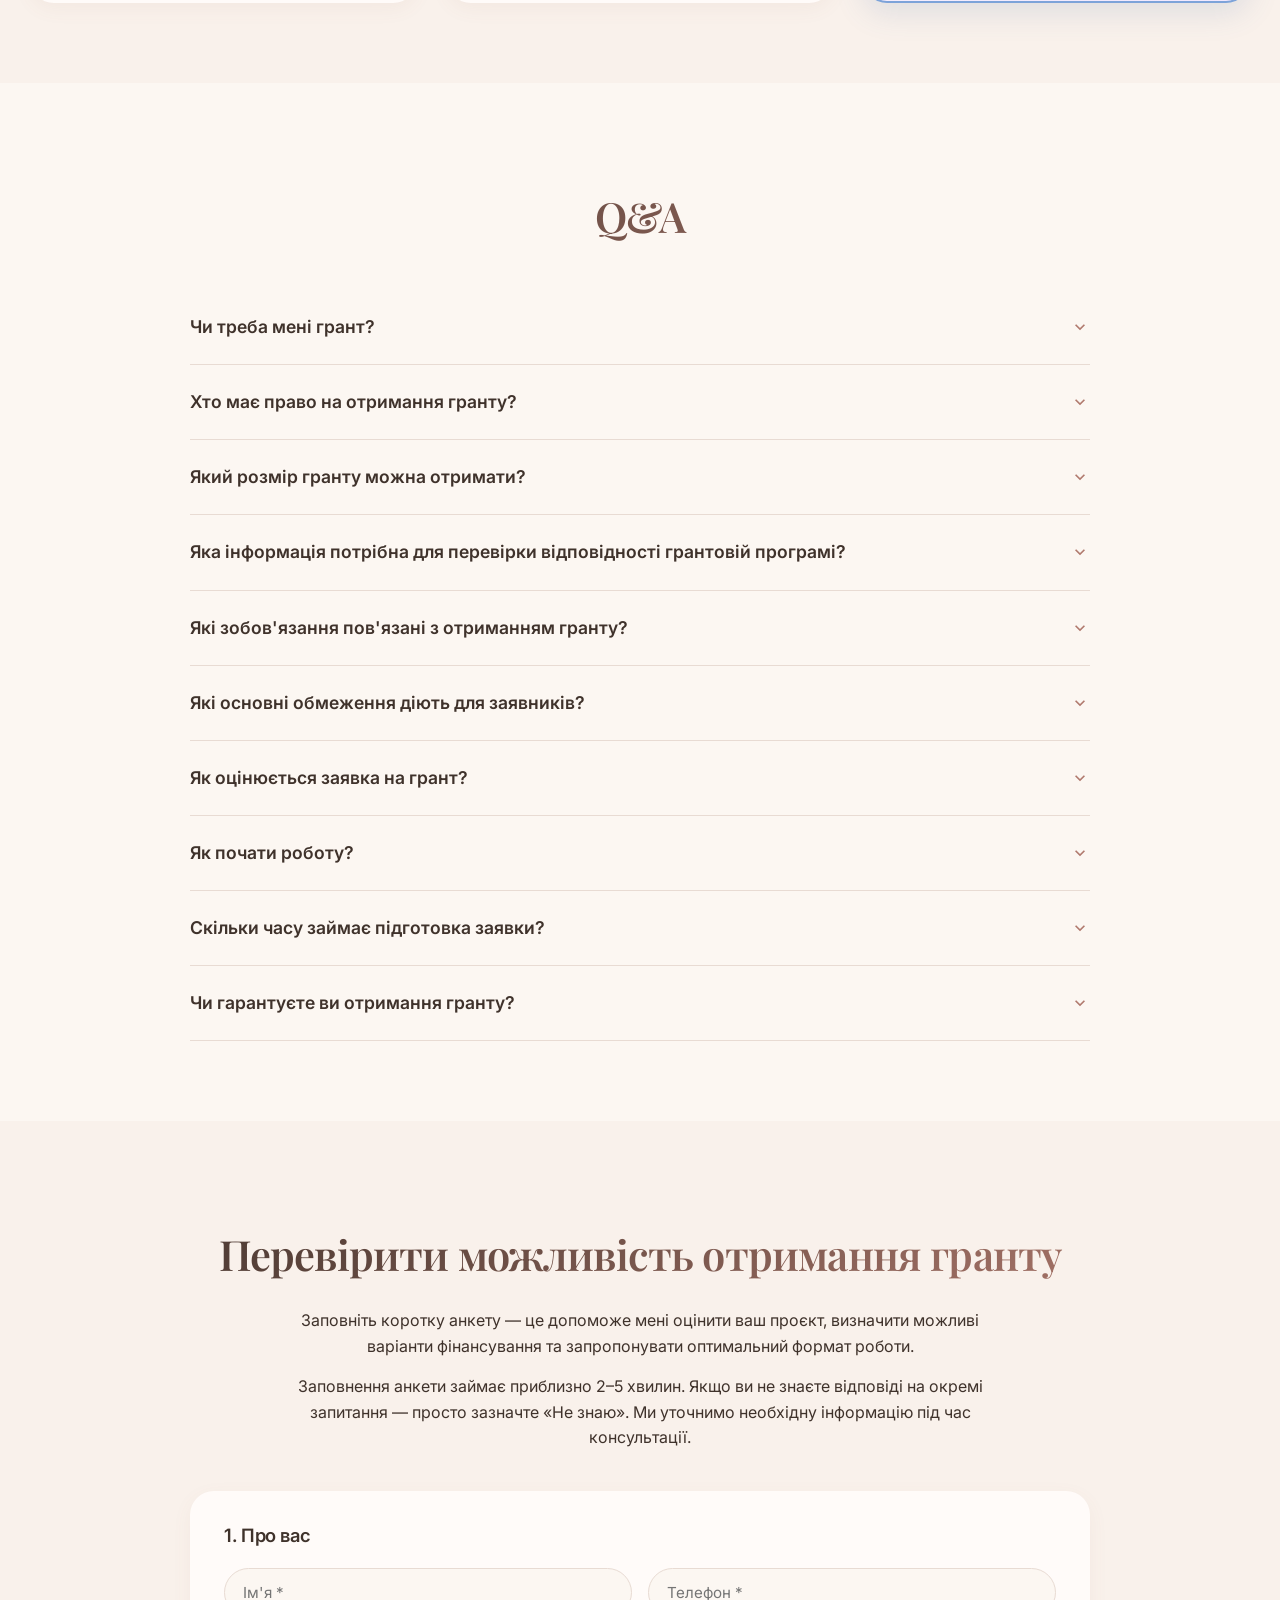
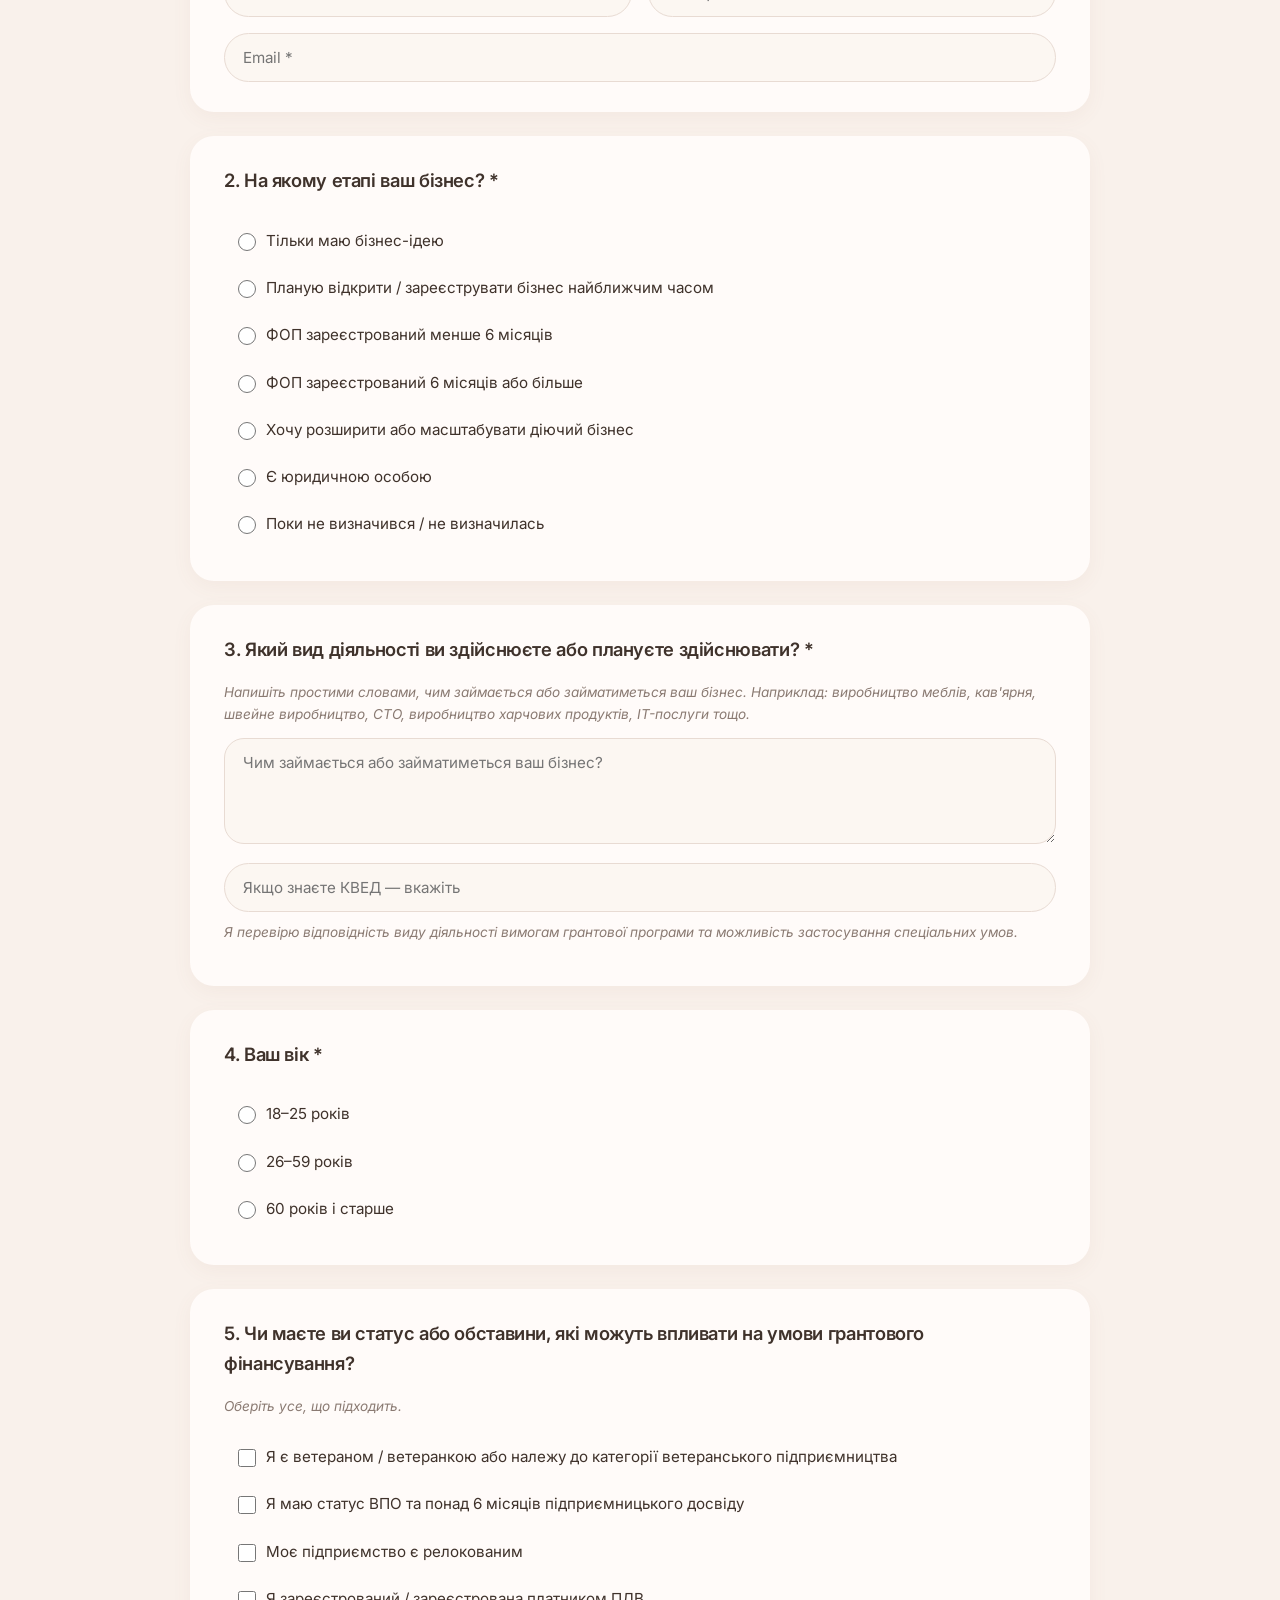
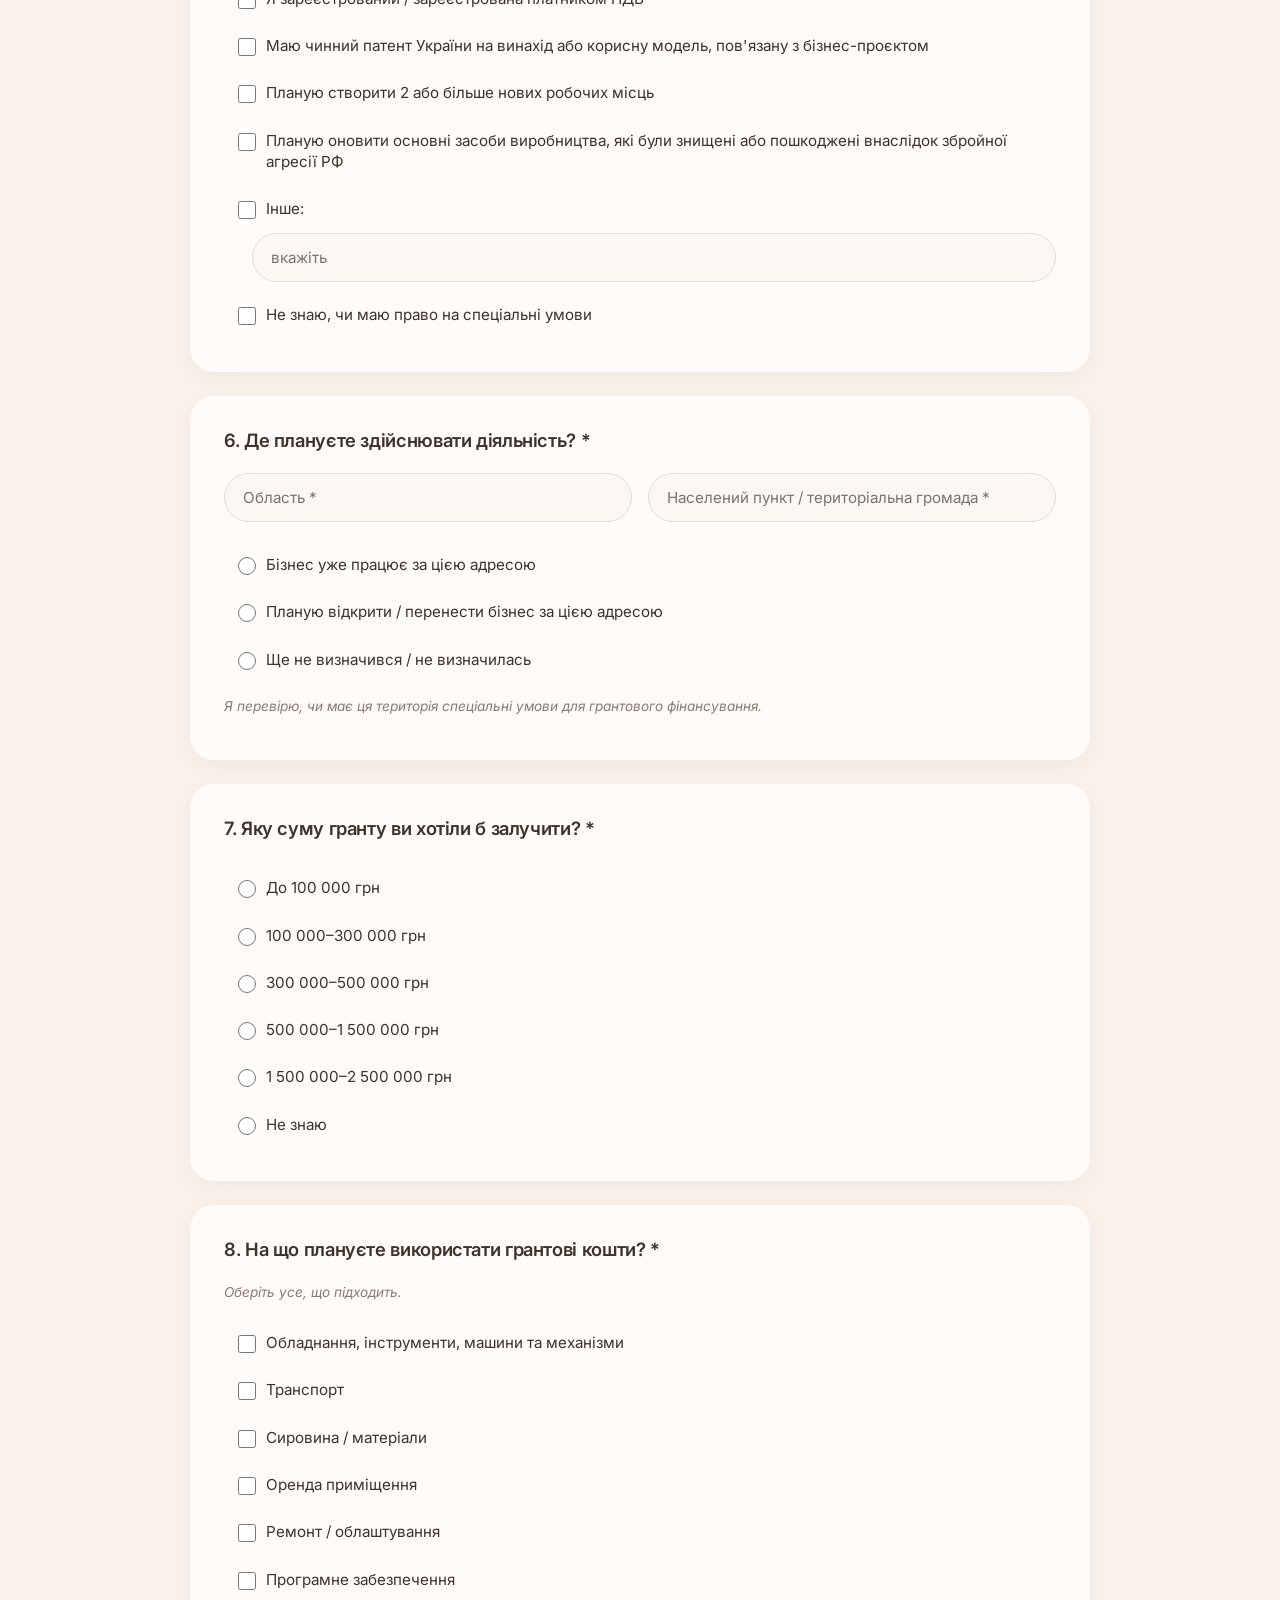
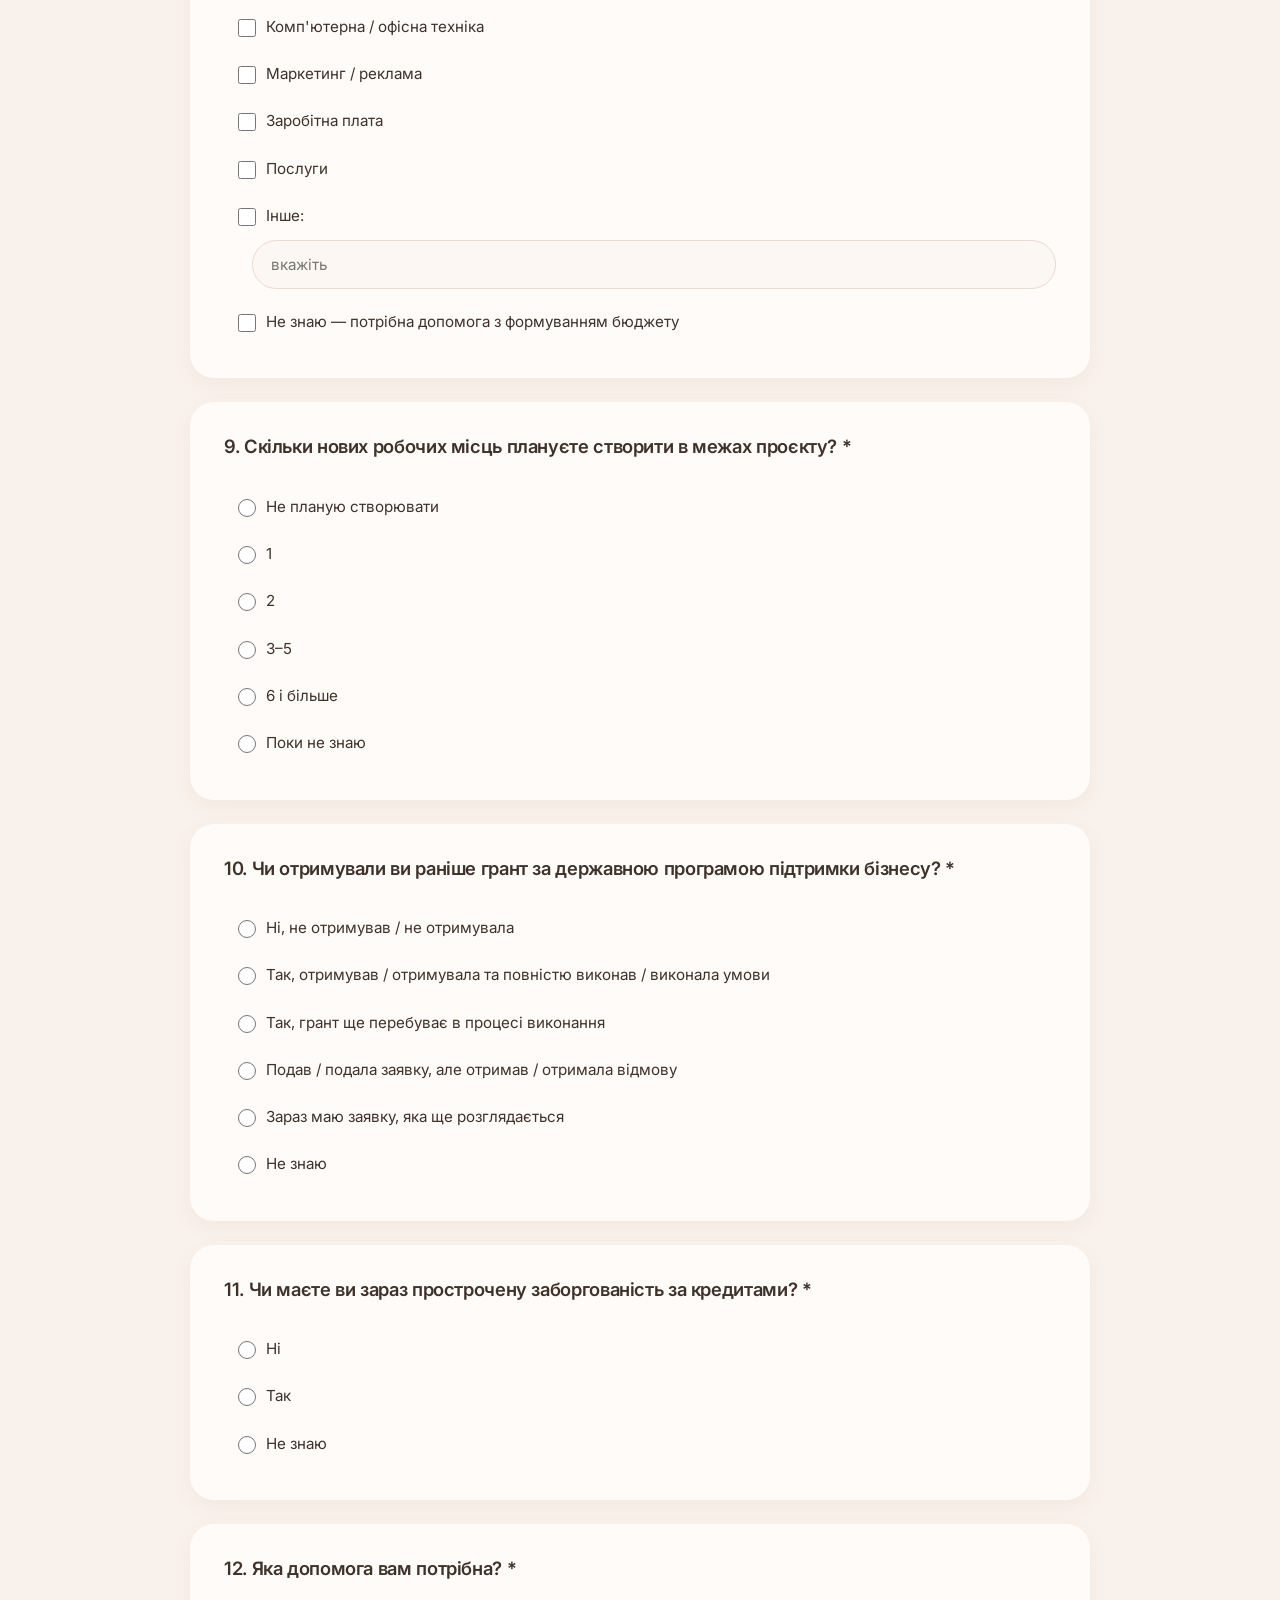
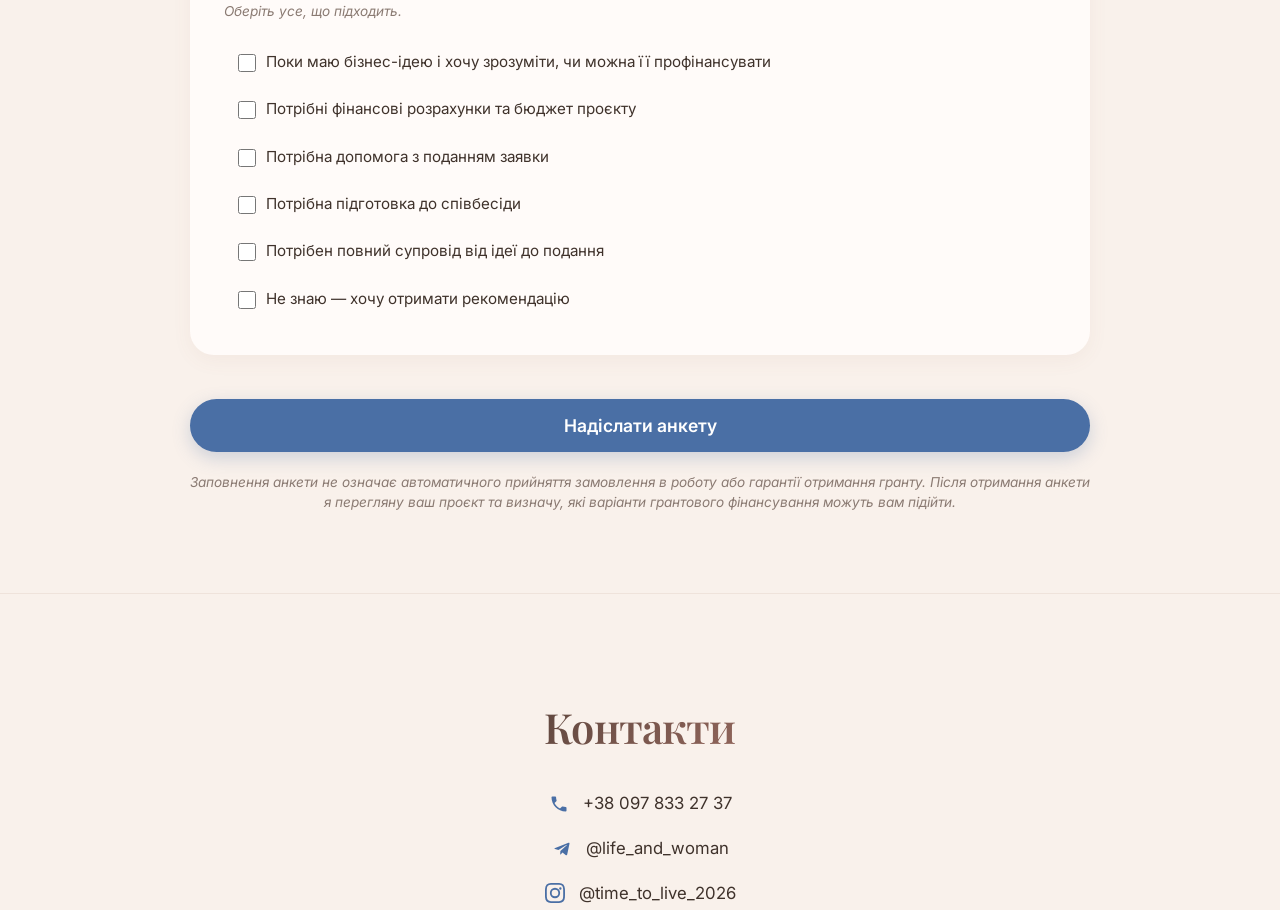
==== commit 4cd09084: "новій дом" ====
--- a/index.html
+++ b/index.html
@@ -2,55 +2,54 @@
 <html lang="uk">
 <head>
   <meta charset="UTF-8" />
-  <meta name="viewport" content="width=device-width, initial-scale=1.0" />
+  <meta name="viewport" content="width=device-width, initial-scale=1.0, viewport-fit=cover" />
+  <meta name="theme-color" content="#fcf7f2" media="(prefers-color-scheme: light)" />
+  <meta name="theme-color" content="#1a1412" media="(prefers-color-scheme: dark)" />
   <title>Вікторія Курашова · Грантрайтер · Портфоліо</title>
-  
+
   <meta name="description" content="Грантрайтер Вікторія Курашова. Допомога в отриманні грантів від бізнес-ідеї до перемоги." />
   <meta name="keywords" content="грантрайтер, написання грантів, портфоліо, гранти" />
   <meta name="robots" content="index, follow" />
-  <link rel="canonical" href="https://projectformymam.pp.ua/" />
-  
+  <link rel="canonical" href="https://winner.biz.ua/" />
+
   <meta property="og:title" content="Вікторія Курашова · Грантрайтер" />
   <meta property="og:description" content="Допомога в отриманні грантів від бізнес-ідеї до перемоги." />
   <meta property="og:type" content="website" />
-  <meta property="og:image" content="https://projectformymam.pp.ua/images/photo1.jpg" />
-  <meta property="og:url" content="https://projectformymam.pp.ua/" />
-  
-  <!-- PWA -->
+  <meta property="og:image" content="https://winner.biz.ua/images/photo1.jpg" />
+  <meta property="og:url" content="https://winner.biz.ua/" />
+
   <link rel="manifest" href="/manifest.json" />
-  <meta name="theme-color" content="#4a6fa5" />
   <link rel="apple-touch-icon" href="images/icon-192.png" />
   <meta name="apple-mobile-web-app-capable" content="yes" />
   <meta name="apple-mobile-web-app-status-bar-style" content="default" />
   <meta name="apple-mobile-web-app-title" content="Грантрайтер" />
-  
+
   <link rel="preload" as="image" href="images/photo1.webp" type="image/webp" />
-  
+
   <!-- Google Tag Manager -->
   <script>(function(w,d,s,l,i){w[l]=w[l]||[];w[l].push({'gtm.start':
   new Date().getTime(),event:'gtm.js'});var f=d.getElementsByTagName(s)[0],
   j=d.createElement(s),dl=l!='dataLayer'?'&l='+l:'';j.async=true;j.src=
   'https://www.googletagmanager.com/gtm.js?id='+i+dl;f.parentNode.insertBefore(j,f);
   })(window,document,'script','dataLayer','GTM-MR5RRKVV');</script>
-  
-  <!-- Google Fonts — ASYNC -->
+
   <link rel="preconnect" href="https://fonts.googleapis.com" />
   <link rel="preconnect" href="https://fonts.gstatic.com" crossorigin />
   <link rel="preload" as="style" href="https://fonts.googleapis.com/css2?family=Inter:opsz,wght@14..32,300;14..32,400;14..32,500;14..32,600;14..32,700&family=Playfair+Display:ital,wght@0,400;0,600;0,700;1,400&display=swap" onload="this.onload=null;this.rel='stylesheet'" />
   <noscript>
     <link rel="stylesheet" href="https://fonts.googleapis.com/css2?family=Inter:opsz,wght@14..32,300;14..32,400;14..32,500;14..32,600;14..32,700&family=Playfair+Display:ital,wght@0,400;0,600;0,700;1,400&display=swap" />
   </noscript>
-  
+
   <link rel="stylesheet" href="https://unpkg.com/aos@2.3.1/dist/aos.css" />
-  
+
   <script type="application/ld+json">
   {
     "@context": "https://schema.org",
     "@type": "Person",
     "name": "Вікторія Курашова",
     "jobTitle": "Грантрайтер",
-    "url": "https://projectformymam.pp.ua",
-    "image": "https://projectformymam.pp.ua/images/photo1.jpg",
+    "url": "https://winner.biz.ua",
+    "image": "https://winner.biz.ua/images/photo1.jpg",
     "description": "Допомога в отриманні грантів від бізнес-ідеї до перемоги",
     "telephone": "+380978332737",
     "email": "viktoriia060488@icloud.com",
@@ -61,7 +60,7 @@
     "knowsAbout": ["Грантрайтинг", "Бізнес-планування", "Проєктний менеджмент"]
   }
   </script>
-  
+
   <link rel="stylesheet" href="style.css" />
 </head>
 <body>
@@ -72,7 +71,6 @@
   <div id="preloader"><div class="loader"></div></div>
   <div class="progress-bar" id="progressBar"></div>
 
-  <!-- ===== HEADER ===== -->
   <header>
     <div class="container header-inner">
       <div class="logo">
@@ -100,7 +98,7 @@
         <a href="https://www.instagram.com/time_to_live_2026" target="_blank" data-tooltip="Instagram" aria-label="Instagram">
           <svg width="20" height="20" viewBox="0 0 24 24" fill="currentColor"><path d="M12 2.16c3.2 0 3.58.01 4.85.07 3.25.15 4.77 1.69 4.92 4.92.06 1.27.07 1.65.07 4.85 0 3.2-.01 3.58-.07 4.85-.15 3.23-1.66 4.77-4.92 4.92-1.27.06-1.65.07-4.85.07-3.2 0-3.58-.01-4.85-.07-3.26-.15-4.77-1.7-4.92-4.92-.06-1.27-.07-1.65-.07-4.85 0-3.2.01-3.58.07-4.85.15-3.23 1.66-4.77 4.92-4.92 1.27-.06 1.65-.07 4.85-.07zM12 0C8.74 0 8.33.01 7.05.07 2.7.27.27 2.69.07 7.05.01 8.33 0 8.74 0 12s.01 3.67.07 4.95c.2 4.36 2.62 6.78 6.98 6.98 1.28.06 1.69.07 4.95.07s3.67-.01 4.95-.07c4.35-.2 6.78-2.62 6.98-6.98.06-1.28.07-1.69.07-4.95s-.01-3.67-.07-4.95c-.2-4.35-2.62-6.78-6.98-6.98C15.67.01 15.26 0 12 0zm0 5.84a6.16 6.16 0 100 12.32 6.16 6.16 0 000-12.32zM12 16a4 4 0 110-8 4 4 0 010 8zm6.41-10.85a1.44 1.44 0 100 2.88 1.44 1.44 0 000-2.88z"/></svg>
         </a>
-        <a href="mailto:viktoriia_kurashova@ukr.net" data-tooltip="viktoriia_kurashova@ukr.net" aria-label="Email">
+        <a href="mailto:viktoriia060488@icloud.com" data-tooltip="viktoriia060488@icloud.com" aria-label="Email">
           <svg width="20" height="20" viewBox="0 0 24 24" fill="currentColor"><path d="M20 4H4c-1.1 0-2 .9-2 2v12c0 1.1.9 2 2 2h16c1.1 0 2-.9 2-2V6c0-1.1-.9-2-2-2zm0 4l-8 5-8-5V6l8 5 8-5v2z"/></svg>
         </a>
         <button id="themeToggle" class="theme-toggle" data-tooltip="Тема" aria-label="Перемкнути тему">
@@ -111,7 +109,6 @@
   </header>
 
   <main>
-    <!-- ===== HERO ===== -->
     <section id="hero">
       <div class="container hero-grid">
         <div class="hero-left" data-aos="fade-right">
@@ -129,16 +126,13 @@
       </div>
     </section>
 
-    <!-- ===== ЧИ Є ІДЕЯ ДЛЯ БІЗНЕСУ? ===== -->
     <section id="idea">
       <div class="container">
         <div class="idea-block" data-aos="fade-up">
           <h2 class="idea-title">Є ідея для бізнесу?</h2>
           <p class="idea-subtitle">Можливо, у неї вже є джерело фінансування.</p>
           <a href="#anketa" class="btn-primary">Перевіримо?</a>
-          
           <p class="idea-desc">Грантове фінансування може стати можливістю відкрити бізнес, придбати необхідне обладнання, створити робочі місця або масштабувати вже діючу справу.</p>
-          
           <h3 class="idea-list-title">Грант може бути актуальним для вас, якщо ви:</h3>
           <ul class="idea-list">
             <li>плануєте відкрити власну справу;</li>
@@ -154,18 +148,17 @@
       </div>
     </section>
 
-    <!-- ===== ABOUT ===== -->
     <section id="about">
       <div class="container">
         <h2 data-aos="fade-up">Чому ви можете довірити цю роботу мені</h2>
-        
+
         <div class="about-grid">
           <div class="about-slider" data-aos="fade-right">
             <div class="slides" id="slides">
-              <picture><source srcset="images/123.webp" type="image/webp" /><img src="images/123.webp" alt="Фото 1" width="600" height="400" loading="lazy" /></picture>
-              <picture><source srcset="images/photo2.webp" type="image/webp" /><img src="images/photo2.webp" alt="Фото 2" width="600" height="400" loading="lazy" /></picture>
-              <picture><source srcset="images/photo3.webp" type="image/webp" /><img src="images/photo3.webp" alt="Фото 3" width="600" height="400" loading="lazy" /></picture>
-            </div>
+              <picture><source srcset="images/photo1.webp" type="image/webp" /><img src="images/photo1.jpg" alt="Фото 1" width="600" height="400" loading="lazy" /></picture>
+              <picture><source srcset="images/photo2.webp" type="image/webp" /><img src="images/photo2.jpg" alt="Фото 2" width="600" height="400" loading="lazy" /></picture>
+              <picture><source srcset="images/photo3.webp" type="image/webp" /><img src="images/photo3.jpg" alt="Фото 3" width="600" height="400" loading="lazy" /></picture>
+             </div>
             <button class="slider-btn prev" id="prevBtn" aria-label="Попереднє фото">
               <svg width="24" height="24" viewBox="0 0 24 24" fill="currentColor"><path d="M15.41 7.41L14 6l-6 6 6 6 1.41-1.41L10.83 12z"/></svg>
             </button>
@@ -206,7 +199,6 @@
           </div>
         </div>
 
-        <!-- Ваша ідея — моя експертиза -->
         <div class="approach-block" data-aos="fade-up">
           <h3 class="approach-title">Ваша ідея — моя експертиза</h3>
           <a href="#anketa" class="btn-primary">Отримати консультацію</a>
@@ -214,13 +206,12 @@
       </div>
     </section>
 
-    <!-- ===== WORKS ===== -->
     <section id="works">
       <div class="container">
         <h2 data-aos="fade-up">Послуги</h2>
         <p class="section-subtitle" data-aos="fade-up">Від консультації до повного грантового супроводу</p>
         <p class="section-subtitle" data-aos="fade-up">Ви можете обрати окрему послугу або делегувати весь процес — від першого аналізу до отримання рішення.</p>
-        
+
         <div class="filter-buttons" data-aos="fade-up">
           <button class="filter-btn active" data-filter="all">Всі</button>
           <button class="filter-btn" data-filter="consult">Консультації</button>
@@ -229,7 +220,6 @@
         </div>
 
         <div class="works-grid">
-          
           <div class="work-card" data-category="consult" data-aos="fade-up" data-aos-delay="50">
             <h3>Експрес-консультація</h3>
             <p class="work-price">500 грн | 30 хвилин</p>
@@ -333,17 +323,14 @@
             <p class="work-result"><strong>Результат:</strong> повний цикл роботи — від бізнес-ідеї до отримання рішення про фінансування.</p>
             <a href="#anketa" class="btn-primary btn-small">Обговорити співпрацю</a>
           </div>
-
         </div>
       </div>
     </section>
 
-    <!-- ===== FAQ ===== -->
     <section id="faq">
       <div class="container">
         <h2 data-aos="fade-up">Q&amp;A</h2>
         <div class="faq-list">
-          
           <div class="faq-item" data-aos="fade-up">
             <div class="faq-question">
               <span>Чи треба мені грант?</span>
@@ -398,6 +385,7 @@
                 <li>ЄДРПОУ юридичної особи або РНОКПП ФОП / фізичної особи.</li>
                 <li>РНОКПП засновників та керівника — для юридичної особи.</li>
                 <li>Інформація про кредитну історію або сформований звіт кредитної історії — якщо він необхідний для перевірки відповідності вимогам програми.</li>
+                <li>Електронна пошта.</li>
                 <li>Адреса реєстрації.</li>
                 <li>Номер телефону.</li>
                 <li>Коротка інформація про бізнес або бізнес-ідею.</li>
@@ -486,12 +474,10 @@
               <p>Моя відповідальність — максимально якісно підготувати ваш проєкт до оцінювання. Остаточне рішення про надання гранту приймається уповноваженим органом відповідно до встановленої процедури.</p>
             </div>
           </div>
-
         </div>
       </div>
     </section>
 
-    <!-- ===== ANKETA ===== -->
     <section id="anketa">
       <div class="container">
         <h2 data-aos="fade-up">Перевірити можливість отримання гранту</h2>
@@ -499,13 +485,13 @@
         <p class="section-subtitle" data-aos="fade-up">Заповнення анкети займає приблизно 2–5 хвилин. Якщо ви не знаєте відповіді на окремі запитання — просто зазначте «Не знаю». Ми уточнимо необхідну інформацію під час консультації.</p>
 
         <form class="anketa-form" id="anketaForm">
-          
           <div class="anketa-block" data-aos="fade-up">
             <h3>1. Про вас</h3>
             <div class="form-row">
               <input type="text" name="name" placeholder="Ім'я *" required />
               <input type="tel" name="phone" placeholder="Телефон *" required />
-            
+            </div>
+            <input type="email" name="email" placeholder="Email *" required />
           </div>
 
           <div class="anketa-block" data-aos="fade-up">
@@ -549,7 +535,8 @@
               <label><input type="checkbox" name="special[]" value="Патент України" /> Маю чинний патент України на винахід або корисну модель, пов'язану з бізнес-проєктом</label>
               <label><input type="checkbox" name="special[]" value="Створення 2+ робочих місць" /> Планую створити 2 або більше нових робочих місць</label>
               <label><input type="checkbox" name="special[]" value="Оновлення основних засобів" /> Планую оновити основні засоби виробництва, які були знищені або пошкоджені внаслідок збройної агресії РФ</label>
-              <label><input type="checkbox" name="special[]" value="Інше" /> Інше: <input type="text" name="special_other" placeholder="вкажіть" style="display:inline-block; width:auto; padding:4px 10px; margin-left:8px; border-radius:20px; border:1px solid #e8dbd3;" /></label>
+              <label><input type="checkbox" name="special[]" value="Інше" /> Інше:</label>
+              <input type="text" name="special_other" placeholder="вкажіть" class="other-input" />
               <label><input type="checkbox" name="special[]" value="Не знаю" /> Не знаю, чи маю право на спеціальні умови</label>
             </div>
           </div>
@@ -594,7 +581,8 @@
               <label><input type="checkbox" name="expenses[]" value="Маркетинг / реклама" /> Маркетинг / реклама</label>
               <label><input type="checkbox" name="expenses[]" value="Заробітна плата" /> Заробітна плата</label>
               <label><input type="checkbox" name="expenses[]" value="Послуги" /> Послуги</label>
-              <label><input type="checkbox" name="expenses[]" value="Інше" /> Інше: <input type="text" name="expenses_other" placeholder="вкажіть" style="display:inline-block; width:auto; padding:4px 10px; margin-left:8px; border-radius:20px; border:1px solid #e8dbd3;" /></label>
+              <label><input type="checkbox" name="expenses[]" value="Інше" /> Інше:</label>
+              <input type="text" name="expenses_other" placeholder="вкажіть" class="other-input" />
               <label><input type="checkbox" name="expenses[]" value="Не знаю" /> Не знаю — потрібна допомога з формуванням бюджету</label>
             </div>
           </div>
@@ -652,7 +640,6 @@
       </div>
     </section>
 
-    <!-- ===== CONTACTS ===== -->
     <section id="contacts">
       <div class="container contacts-wrapper">
         <div class="contacts-info" data-aos="fade-up">
@@ -671,7 +658,7 @@
           </div>
           <div class="contact-item">
             <svg width="20" height="20" viewBox="0 0 24 24" fill="currentColor"><path d="M20 4H4c-1.1 0-2 .9-2 2v12c0 1.1.9 2 2 2h16c1.1 0 2-.9 2-2V6c0-1.1-.9-2-2-2zm0 4l-8 5-8-5V6l8 5 8-5v2z"/></svg>
-            <a href="mailto:viktoriia_kurashova@ukr.net">viktoriia_kurashova@ukr.net</a>
+            <a href="mailto:viktoriia060488@icloud.com">viktoriia060488@icloud.com</a>
           </div>
         </div>
       </div>
@@ -688,20 +675,16 @@
   </a>
 
   <script src="https://unpkg.com/aos@2.3.1/dist/aos.js"></script>
-  <script>
-    AOS.init({ duration: 800, once: true, offset: 80, easing: 'ease-out-cubic' });
-  </script>
-
+  <script>AOS.init({ duration: 800, once: true, offset: 80, easing: 'ease-out-cubic' });</script>
   <script>
     if ('serviceWorker' in navigator) {
       window.addEventListener('load', () => {
-        navigator.serviceWorker.register('/sw.js?v=5')
+        navigator.serviceWorker.register('/sw.js?v=6')
           .then((reg) => console.log('SW registered:', reg.scope))
           .catch((err) => console.log('SW error:', err));
       });
     }
   </script>
-
   <script src="script.js"></script>
 </body>
 </html>
--- a/style.css
+++ b/style.css
@@ -3,6 +3,17 @@
   margin: 0;
   padding: 0;
   box-sizing: border-box;
+}
+
+html {
+  background: #fcf7f2;
+  overflow-x: hidden;
+  scroll-behavior: smooth;
+  -webkit-text-size-adjust: 100%;
+}
+
+html:has(body.dark-mode) {
+  background: #1a1412;
 }
 
 body {
@@ -11,6 +22,14 @@
   font-family: 'Inter', -apple-system, BlinkMacSystemFont, 'Segoe UI', Roboto, Helvetica, Arial, sans-serif;
   line-height: 1.6;
   transition: background 0.3s, color 0.3s;
+  min-height: 100vh;
+  overflow-x: hidden;
+  -webkit-tap-highlight-color: transparent;
+}
+
+body.dark-mode {
+  background: #1a1412;
+  color: #f0e6e0;
 }
 
 h1, h2, h3 {
@@ -290,7 +309,7 @@
 }
 .hero-right { flex: 1 1 400px; }
 .hero-title {
-  font-size: 2.4rem;
+  font-size: 2.2rem;
   color: #7da3d9;
   margin-bottom: 24px;
   line-height: 1.15;
@@ -299,12 +318,14 @@
   text-align: left;
   font-family: 'Playfair Display', Georgia, serif;
   font-weight: 600;
+  text-transform: uppercase;
+  letter-spacing: 0.5px;
 }
 .hero-desc {
   font-size: 1.15rem;
   max-width: 520px;
   color: #3f322b;
-  margin-bottom: 30px;
+  margin-bottom: 20px;
   line-height: 1.6;
 }
 
@@ -343,9 +364,95 @@
 body.dark-mode .btn-primary { background: #5a82c2; color: #ffffff; }
 body.dark-mode .btn-primary:hover { background: #4a6fa5; }
 
+/* ===== ЧИ Є ІДЕЯ ДЛЯ БІЗНЕСУ? ===== */
+#idea {
+  background: #f9f1eb;
+  padding: 80px 0;
+  transition: background 0.3s;
+}
+.idea-block {
+  max-width: 900px;
+  margin: 0 auto;
+  text-align: center;
+}
+.idea-title {
+  font-size: 2.4rem;
+  color: #3f322b;
+  margin-bottom: 10px;
+  text-transform: uppercase;
+  letter-spacing: 1px;
+  background: linear-gradient(135deg, #3f322b, #b17a6e);
+  -webkit-background-clip: text;
+  -webkit-text-fill-color: transparent;
+  background-clip: text;
+}
+.idea-subtitle {
+  font-size: 1.3rem;
+  color: #4a6fa5;
+  font-weight: 500;
+  margin-bottom: 30px;
+  text-transform: uppercase;
+  letter-spacing: 0.5px;
+}
+.idea-block .btn-primary { margin-bottom: 40px; }
+.idea-desc {
+  font-size: 1.05rem;
+  color: #3f322b;
+  line-height: 1.6;
+  margin-bottom: 30px;
+  max-width: 750px;
+  margin-left: auto;
+  margin-right: auto;
+}
+.idea-list-title {
+  font-size: 1.2rem;
+  color: #3f322b;
+  font-weight: 600;
+  margin-bottom: 20px;
+  font-family: 'Inter', sans-serif;
+  text-transform: uppercase;
+  letter-spacing: 0.5px;
+}
+.idea-list {
+  list-style: none;
+  padding: 0;
+  text-align: left;
+  max-width: 700px;
+  margin: 0 auto;
+  display: grid;
+  grid-template-columns: 1fr 1fr;
+  gap: 12px 24px;
+}
+.idea-list li {
+  position: relative;
+  padding-left: 26px;
+  font-size: 0.95rem;
+  color: #3f322b;
+  line-height: 1.5;
+}
+.idea-list li::before {
+  content: '—';
+  position: absolute;
+  left: 0;
+  color: #4a6fa5;
+  font-weight: 600;
+}
+body.dark-mode #idea { background: #1f1815; }
+body.dark-mode .idea-title {
+  background: linear-gradient(135deg, #f0e6e0, #dac2b6);
+  -webkit-background-clip: text;
+  -webkit-text-fill-color: transparent;
+  background-clip: text;
+}
+body.dark-mode .idea-subtitle { color: #7da3d9; }
+body.dark-mode .idea-desc { color: #d4c8c0; }
+body.dark-mode .idea-list-title { color: #f0e6e0; }
+body.dark-mode .idea-list li { color: #d4c8c0; }
+body.dark-mode .idea-list li::before { color: #7da3d9; }
+
 /* ---------- ABOUT ---------- */
 #about {
-  background: #f9f1eb;
+  background: #fcf7f2;
   transition: background 0.3s;
 }
 .about-grid {
@@ -439,14 +546,46 @@
   line-height: 1.5;
 }
 
-body.dark-mode #about { background: #1f1815; }
+body.dark-mode #about { background: #1a1412; }
 body.dark-mode .feature-card { background: #2a221f; }
 body.dark-mode .feature-card h3 { color: #f0e6e0; }
 body.dark-mode .feature-card p { color: #d4c8c0; }
 
+/* ===== "Ваша ідея — моя експертиза" ===== */
+.approach-block {
+  max-width: 700px;
+  margin: 60px auto 0;
+  text-align: center;
+  padding: 40px 30px;
+  background: linear-gradient(135deg, #fffbf9 0%, #f0e8ff 100%);
+  border-radius: 30px;
+  box-shadow: 0 10px 40px rgba(74, 111, 165, 0.1);
+  border: 2px solid #7da3d9;
+}
+.approach-title {
+  font-family: 'Playfair Display', Georgia, serif;
+  font-size: 1.8rem;
+  font-weight: 600;
+  margin-bottom: 24px;
+  background: linear-gradient(135deg, #3f322b, #b17a6e);
+  -webkit-background-clip: text;
+  -webkit-text-fill-color: transparent;
+  background-clip: text;
+}
+body.dark-mode .approach-block {
+  background: linear-gradient(135deg, #2a221f 0%, #1e2a4a 100%);
+  border-color: #5a82c2;
+}
+body.dark-mode .approach-title {
+  background: linear-gradient(135deg, #f0e6e0, #dac2b6);
+  -webkit-background-clip: text;
+  -webkit-text-fill-color: transparent;
+  background-clip: text;
+}
+
 /* ---------- WORKS ---------- */
 #works {
-  background: #fcf7f2;
+  background: #f9f1eb;
   transition: background 0.3s;
 }
 .filter-buttons {
@@ -569,7 +708,7 @@
   text-transform: uppercase;
 }
 
-body.dark-mode #works { background: #1a1412; }
+body.dark-mode #works { background: #1f1815; }
 body.dark-mode .work-card { background: #2a221f; }
 body.dark-mode .work-card h3 { color: #f0e6e0; }
 body.dark-mode .work-price { color: #7da3d9; border-bottom-color: #3a2a24; }
@@ -592,7 +731,7 @@
 
 /* ---------- FAQ ---------- */
 #faq {
-  background: #f9f1eb;
+  background: #fcf7f2;
   transition: background 0.3s;
 }
 .faq-list { max-width: 900px; margin: 40px auto 0; }
@@ -622,7 +761,7 @@
 .faq-answer li { margin-bottom: 6px; }
 .faq-answer a { color: #4a6fa5; text-decoration: underline; }
 
-body.dark-mode #faq { background: #1f1815; }
+body.dark-mode #faq { background: #1a1412; }
 body.dark-mode .faq-question { color: #f0e6e0; }
 body.dark-mode .faq-question:hover { color: #7da3d9; }
 body.dark-mode .faq-answer { color: #d4c8c0; }
@@ -630,7 +769,7 @@
 
 /* ---------- ANKETA ---------- */
 #anketa {
-  background: #fcf7f2;
+  background: #f9f1eb;
   transition: background 0.3s;
 }
 .anketa-form { max-width: 900px; margin: 40px auto 0; }
@@ -716,6 +855,34 @@
   cursor: pointer;
   flex-shrink: 0;
 }
+
+/* ===== "Інше:" поле ===== */
+.other-input {
+  width: 100%;
+  padding: 10px 18px;
+  border: 1px solid #e8dbd3;
+  border-radius: 30px;
+  font-size: 0.9rem;
+  background: #fcf7f2;
+  font-family: 'Inter', sans-serif;
+  color: #4a3f3a;
+  transition: border 0.2s, box-shadow 0.2s;
+  margin-left: 28px;
+  margin-top: -4px;
+  margin-bottom: 4px;
+  max-width: calc(100% - 28px);
+}
+.other-input:focus {
+  outline: none;
+  border-color: #4a6fa5;
+  box-shadow: 0 0 0 3px rgba(74, 111, 165, 0.1);
+}
+body.dark-mode .other-input {
+  background: #1f1815;
+  border-color: #3a2a24;
+  color: #f0e6e0;
+}
+
 .sub-question {
   margin-top: 16px;
   margin-bottom: 8px;
@@ -802,7 +969,6 @@
 .back-to-top:hover { background: #3d5d8f; transform: translateY(-3px); }
 
 /* ---------- DARK MODE (загальне) ---------- */
-body.dark-mode { background: #1a1412; color: #f0e6e0; }
 body.dark-mode #preloader { background: #1a1412; }
 body.dark-mode header {
   background: rgba(26, 20, 18, 0.95);
@@ -871,11 +1037,7 @@
   gap: 10px;
   transition: transform 0.2s, box-shadow 0.2s;
 }
-
-.sticky-cta:active {
-  transform: scale(0.97);
-}
-
+.sticky-cta:active { transform: scale(0.97); }
 body.dark-mode .sticky-cta {
   background: #5a82c2;
   box-shadow: 0 8px 30px rgba(90, 130, 194, 0.4);
@@ -892,23 +1054,19 @@
 
 @media (max-width: 768px) {
   h2 { font-size: 2rem; }
-  .hero-title { font-size: 1.6rem; }
   .hero-desc { font-size: 1rem; }
-  
+
   header { padding: 16px 0; }
-  
-  .header-inner { 
-    flex-direction: row; 
+
+  .header-inner {
+    flex-direction: row;
     flex-wrap: wrap;
-    align-items: center; 
+    align-items: center;
     gap: 12px;
   }
-  
-  .burger-menu {
-    display: block;
-    order: 3;
-  }
-  
+
+  .burger-menu { display: block; order: 3; }
+
   .nav-menu {
     display: none;
     flex-direction: column;
@@ -920,435 +1078,58 @@
     font-size: 1.1rem;
   }
   .nav-menu.open { display: flex; }
-  
+
   .header-socials {
     order: 2;
     margin-left: auto;
     gap: 14px;
   }
-  
+
   .about-slider { flex: 1 1 100%; }
   .slides img { height: 280px; }
   .form-row { grid-template-columns: 1fr; }
   .anketa-block { padding: 24px 20px; }
   .btn-large { padding: 14px 24px; font-size: 1rem; }
   .work-card.featured { transform: scale(1); }
-  
+
   .logo-name { font-size: 1.4rem; }
   .logo-sub { font-size: 0.85rem; letter-spacing: 1.5px; margin-top: 4px; }
-  
-  #hero { padding-top: 140px; }
-  
-  /* Sticky CTA — показуємо на мобільних */
-  .sticky-cta {
-    display: flex;
-  }
-  .back-to-top {
-    bottom: 100px;
-  }
-  body {
-    padding-bottom: 80px;
-  }
-}
-
-/* ===== ABOUT INTRO — "Вам варто звернутися" ===== */
-.about-intro {
-  max-width: 800px;
-  margin: 0 auto 50px;
-  background: #fffbf9;
-  padding: 32px 40px;
-  border-radius: 24px;
-  box-shadow: 0 6px 20px rgba(150, 110, 90, 0.06);
-  border-left: 4px solid #4a6fa5;
-}
-
-.about-intro-title {
-  font-size: 1.15rem;
-  font-weight: 600;
-  color: #3f322b;
-  margin-bottom: 16px;
-  font-family: 'Inter', sans-serif;
-}
-
-.about-intro-list {
-  list-style: none;
-  padding: 0;
-  margin-bottom: 20px;
-}
-
-.about-intro-list li {
-  position: relative;
-  padding-left: 26px;
-  margin-bottom: 10px;
-  font-size: 0.98rem;
-  color: #3f322b;
-  line-height: 1.5;
-}
-
-.about-intro-list li::before {
-  content: '—';
-  position: absolute;
-  left: 0;
-  color: #4a6fa5;
-  font-weight: 600;
-}
-
-.about-intro-footer {
-  font-size: 1rem;
-  color: #4a6fa5;
-  font-weight: 500;
-  font-style: italic;
-  padding-top: 12px;
-  border-top: 1px solid #efe3db;
-}
-
-body.dark-mode .about-intro {
-  background: #2a221f;
-  border-left-color: #5a82c2;
-}
-
-body.dark-mode .about-intro-title {
-  color: #f0e6e0;
-}
-
-body.dark-mode .about-intro-list li {
-  color: #d4c8c0;
-}
-
-body.dark-mode .about-intro-list li::before {
-  color: #7da3d9;
-}
-
-body.dark-mode .about-intro-footer {
-  color: #7da3d9;
-  border-top-color: #3a2a24;
-}
-
-@media (max-width: 768px) {
-  .about-intro {
-    padding: 24px 20px;
-  }
-  .about-intro-title {
-    font-size: 1.05rem;
-  }
-  .about-intro-list li {
-    font-size: 0.92rem;
-  }
-}
-
-/* ===== HERO — UPPERCASE заголовок ===== */
-.hero-title {
-  text-transform: uppercase;
-  letter-spacing: 0.5px;
-  font-size: 2.2rem;
-}
-
-@media (max-width: 768px) {
-  .hero-title {
-    font-size: 1.5rem;
-    letter-spacing: 0.3px;
-  }
-}
-
-/* ===== МІЙ ПІДХІД ===== */
-.approach-block {
-  max-width: 900px;
-  margin: 60px auto 0;
-  text-align: center;
-  padding: 40px 30px;
-  background: linear-gradient(135deg, #fffbf9 0%, #f0e8ff 100%);
-  border-radius: 30px;
-  box-shadow: 0 10px 40px rgba(74, 111, 165, 0.1);
-  border: 2px solid #7da3d9;
-}
-
-.approach-title {
-  font-family: 'Playfair Display', Georgia, serif;
-  font-size: 1.8rem;
-  font-weight: 600;
-  color: #3f322b;
-  margin-bottom: 20px;
-  background: linear-gradient(135deg, #3f322b, #b17a6e);
-  -webkit-background-clip: text;
-  -webkit-text-fill-color: transparent;
-  background-clip: text;
-}
-
-.approach-steps {
-  font-size: 1.15rem;
-  font-weight: 600;
-  color: #4a6fa5;
-  letter-spacing: 1px;
-  margin-bottom: 20px;
-  padding: 16px 20px;
-  background: rgba(74, 111, 165, 0.08);
-  border-radius: 12px;
-  display: inline-block;
-  white-space: nowrap;
-}
-
-.approach-desc {
-  font-size: 1rem;
-  color: #3f322b;
-  max-width: 700px;
-  margin: 0 auto 30px;
-  line-height: 1.6;
-}
-
-.approach-block .btn-primary {
-  display: inline-block;
-}
-
-body.dark-mode .approach-block {
-  background: linear-gradient(135deg, #2a221f 0%, #1e2a4a 100%);
-  border-color: #5a82c2;
-}
-
-body.dark-mode .approach-title {
-  background: linear-gradient(135deg, #f0e6e0, #dac2b6);
-  -webkit-background-clip: text;
-  -webkit-text-fill-color: transparent;
-  background-clip: text;
-}
-
-body.dark-mode .approach-steps {
-  color: #7da3d9;
-  background: rgba(125, 163, 217, 0.12);
-}
-
-body.dark-mode .approach-desc {
-  color: #d4c8c0;
-}
-
-@media (max-width: 768px) {
-  .approach-block {
-    padding: 30px 20px;
-    margin-top: 40px;
-  }
-  .approach-title {
-    font-size: 1.4rem;
-  }
-  .approach-steps {
-    font-size: 0.95rem;
-    white-space: normal;
-    letter-spacing: 0.5px;
-    padding: 12px 14px;
-  }
-  .approach-desc {
-    font-size: 0.95rem;
-  }
-}
-
-/* ===== ЧИ Є ІДЕЯ ДЛЯ БІЗНЕСУ? ===== */
-#idea {
-  background: #f9f1eb;
-  padding: 80px 0;
-}
-
-.idea-block {
-  max-width: 900px;
-  margin: 0 auto;
-  text-align: center;
-}
-
-.idea-title {
-  font-size: 2.4rem;
-  color: #3f322b;
-  margin-bottom: 10px;
-  text-transform: uppercase;
-  letter-spacing: 1px;
-  background: linear-gradient(135deg, #3f322b, #b17a6e);
-  -webkit-background-clip: text;
-  -webkit-text-fill-color: transparent;
-  background-clip: text;
-}
-
-.idea-subtitle {
-  font-size: 1.3rem;
-  color: #4a6fa5;
-  font-weight: 500;
-  margin-bottom: 30px;
-  text-transform: uppercase;
-  letter-spacing: 0.5px;
-}
-
-.idea-block .btn-primary {
-  margin-bottom: 40px;
-}
-
-.idea-desc {
-  font-size: 1.05rem;
-  color: #3f322b;
-  line-height: 1.6;
-  margin-bottom: 30px;
-  max-width: 750px;
-  margin-left: auto;
-  margin-right: auto;
-}
-
-.idea-list-title {
-  font-size: 1.2rem;
-  color: #3f322b;
-  font-weight: 600;
-  margin-bottom: 20px;
-  font-family: 'Inter', sans-serif;
-  text-transform: uppercase;
-  letter-spacing: 0.5px;
-}
-
-.idea-list {
-  list-style: none;
-  padding: 0;
-  text-align: left;
-  max-width: 700px;
-  margin: 0 auto;
-  display: grid;
-  grid-template-columns: 1fr 1fr;
-  gap: 12px 24px;
-}
-
-.idea-list li {
-  position: relative;
-  padding-left: 26px;
-  font-size: 0.95rem;
-  color: #3f322b;
-  line-height: 1.5;
-}
-
-.idea-list li::before {
-  content: '—';
-  position: absolute;
-  left: 0;
-  color: #4a6fa5;
-  font-weight: 600;
-}
-
-body.dark-mode #idea { background: #1f1815; }
-body.dark-mode .idea-title {
-  background: linear-gradient(135deg, #f0e6e0, #dac2b6);
-  -webkit-background-clip: text;
-  -webkit-text-fill-color: transparent;
-  background-clip: text;
-}
-body.dark-mode .idea-subtitle { color: #7da3d9; }
-body.dark-mode .idea-desc { color: #d4c8c0; }
-body.dark-mode .idea-list-title { color: #f0e6e0; }
-body.dark-mode .idea-list li { color: #d4c8c0; }
-body.dark-mode .idea-list li::before { color: #7da3d9; }
-
-/* ===== HERO — UPPERCASE заголовок ===== */
-.hero-title {
-  text-transform: uppercase;
-  letter-spacing: 0.5px;
-  font-size: 2.2rem;
-}
-
-/* ===== HERO — фото менше на мобільному ===== */
-@media (max-width: 768px) {
-  .hero-title {
-    font-size: 1.4rem;
-    letter-spacing: 0.3px;
-  }
-  
-  .hero-grid {
-    flex-direction: column;
-    gap: 24px;
-  }
-  
-  .hero-left {
-    flex: 0 0 auto;
-    max-width: 280px;
-    margin: 0 auto;
-  }
-  
-  .hero-left img {
-    max-width: 280px;
-    animation: none; /* вимикаємо анімацію float на мобільному */
-  }
-  
-  .hero-right {
-    flex: 1 1 auto;
-    text-align: center;
-  }
-  
+
+  #hero { padding-top: 120px; padding-bottom: 40px; }
+
+  .sticky-cta { display: flex; }
+  .back-to-top { bottom: 100px; }
+  body { padding-bottom: 80px; }
+
+  /* Hero — фото менше, текст одразу */
+  .hero-grid { flex-direction: column; gap: 24px; }
+  .hero-left { flex: 0 0 auto; max-width: 280px; margin: 0 auto; }
+  .hero-left img { max-width: 280px; animation: none; }
+  .hero-right { flex: 1 1 auto; text-align: center; }
+  .hero-title { font-size: 1.4rem; letter-spacing: 0.3px; }
   .hero-desc {
     text-align: left;
     margin-left: auto;
     margin-right: auto;
   }
-  
   .hero-right .btn-primary {
     display: block;
     width: 100%;
     text-align: center;
   }
-  
-  #hero {
-    padding-top: 120px;
-    padding-bottom: 40px;
-  }
-}
-
-/* ===== Оновлений логотип (як h2) ===== */
-.logo-name {
-  background: linear-gradient(135deg, #3f322b, #b17a6e);
-  -webkit-background-clip: text;
-  -webkit-text-fill-color: transparent;
-  background-clip: text;
-}
-.logo-name span {
-  background: linear-gradient(135deg, #3f322b, #b17a6e);
-  -webkit-background-clip: text;
-  -webkit-text-fill-color: transparent;
-  background-clip: text;
-}
-body.dark-mode .logo-name,
-body.dark-mode .logo-name span {
-  background: linear-gradient(135deg, #f0e6e0, #dac2b6);
-  -webkit-background-clip: text;
-  -webkit-text-fill-color: transparent;
-  background-clip: text;
-}
-
-/* ===== "Ваша ідея — моя експертиза" ===== */
-.approach-block {
-  max-width: 700px;
-  margin: 60px auto 0;
-  text-align: center;
-  padding: 40px 30px;
-  background: linear-gradient(135deg, #fffbf9 0%, #f0e8ff 100%);
-  border-radius: 30px;
-  box-shadow: 0 10px 40px rgba(74, 111, 165, 0.1);
-  border: 2px solid #7da3d9;
-}
-
-.approach-title {
-  font-family: 'Playfair Display', Georgia, serif;
-  font-size: 1.8rem;
-  font-weight: 600;
-  margin-bottom: 24px;
-  background: linear-gradient(135deg, #3f322b, #b17a6e);
-  -webkit-background-clip: text;
-  -webkit-text-fill-color: transparent;
-  background-clip: text;
-}
-
-body.dark-mode .approach-block {
-  background: linear-gradient(135deg, #2a221f 0%, #1e2a4a 100%);
-  border-color: #5a82c2;
-}
-
-body.dark-mode .approach-title {
-  background: linear-gradient(135deg, #f0e6e0, #dac2b6);
-  -webkit-background-clip: text;
-  -webkit-text-fill-color: transparent;
-  background-clip: text;
-}
-
-@media (max-width: 768px) {
+
+  /* Ідея */
   .idea-title { font-size: 1.7rem; }
   .idea-subtitle { font-size: 1rem; }
   .idea-list { grid-template-columns: 1fr; }
+
+  /* Підхід */
   .approach-block { padding: 30px 20px; margin-top: 40px; }
   .approach-title { font-size: 1.4rem; }
+
+  /* Інше поле — на всю ширину */
+  .other-input {
+    margin-left: 0;
+    max-width: 100%;
+  }
 }
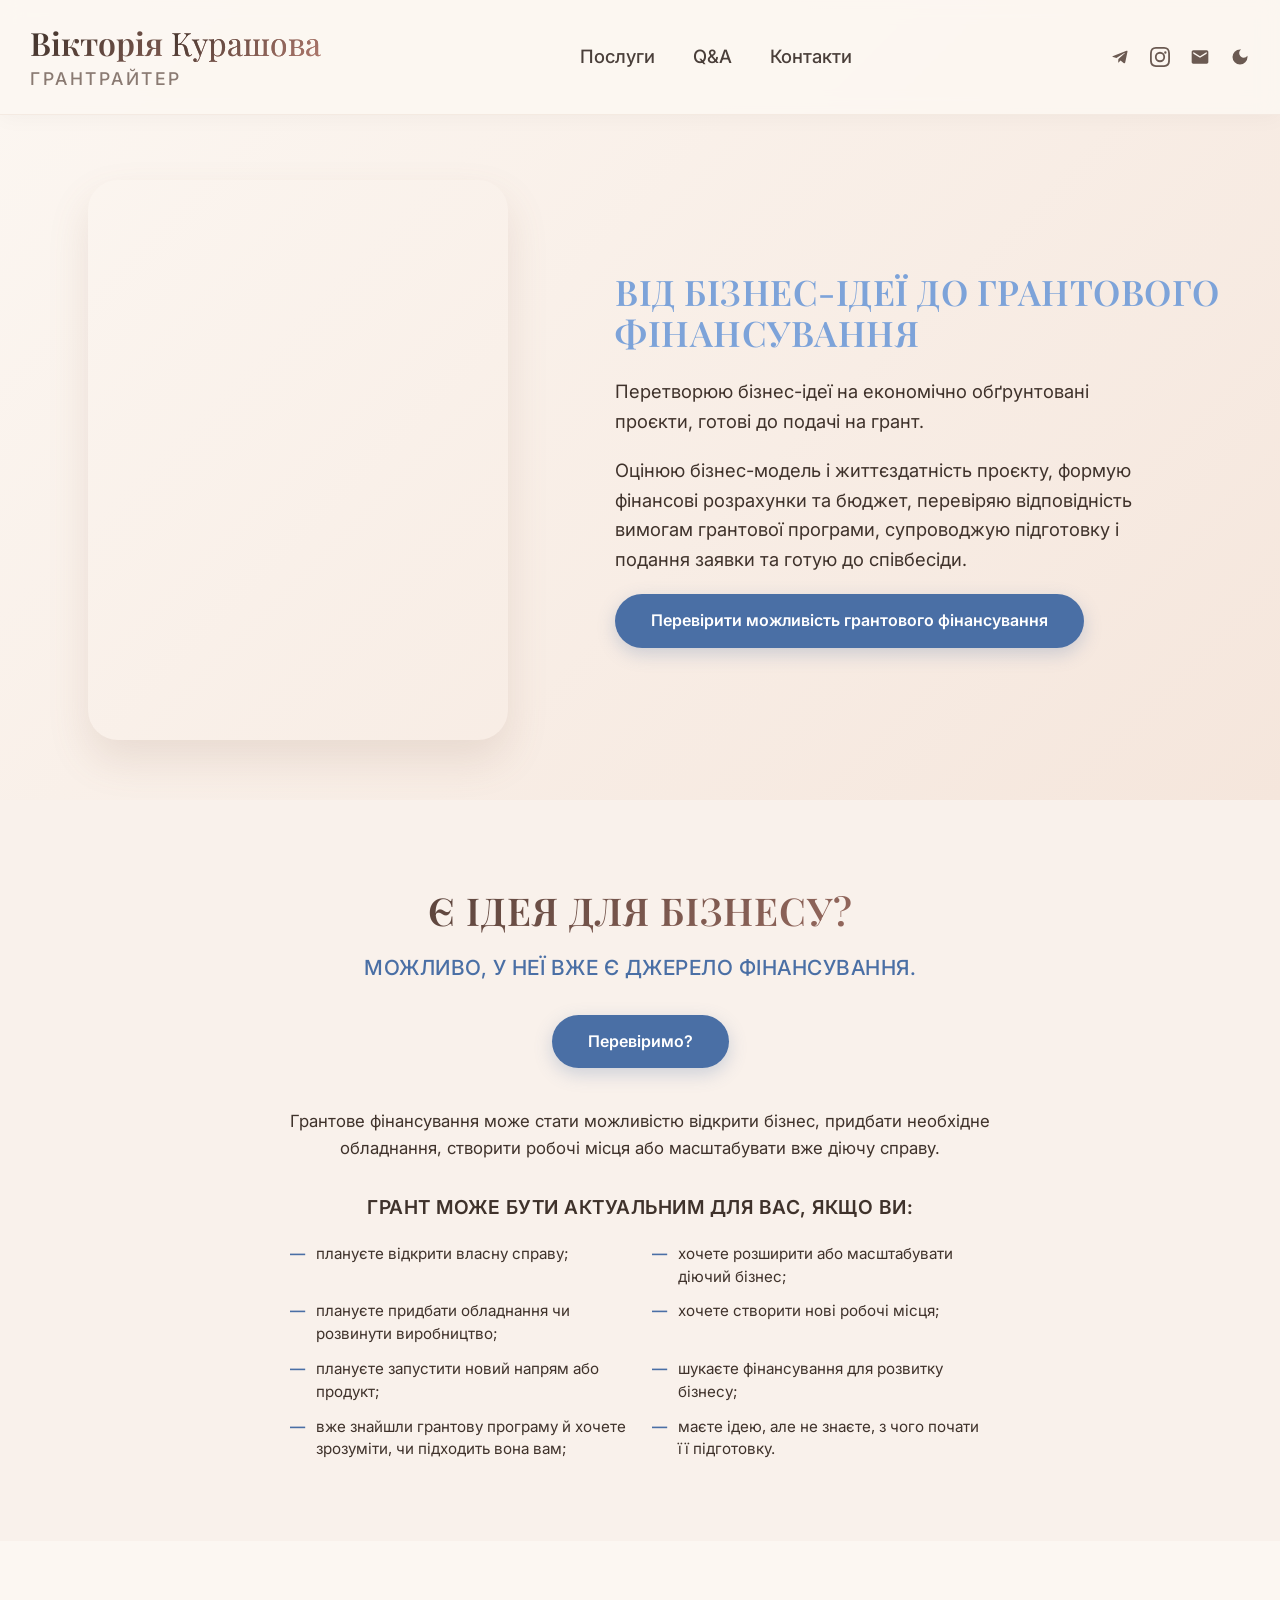
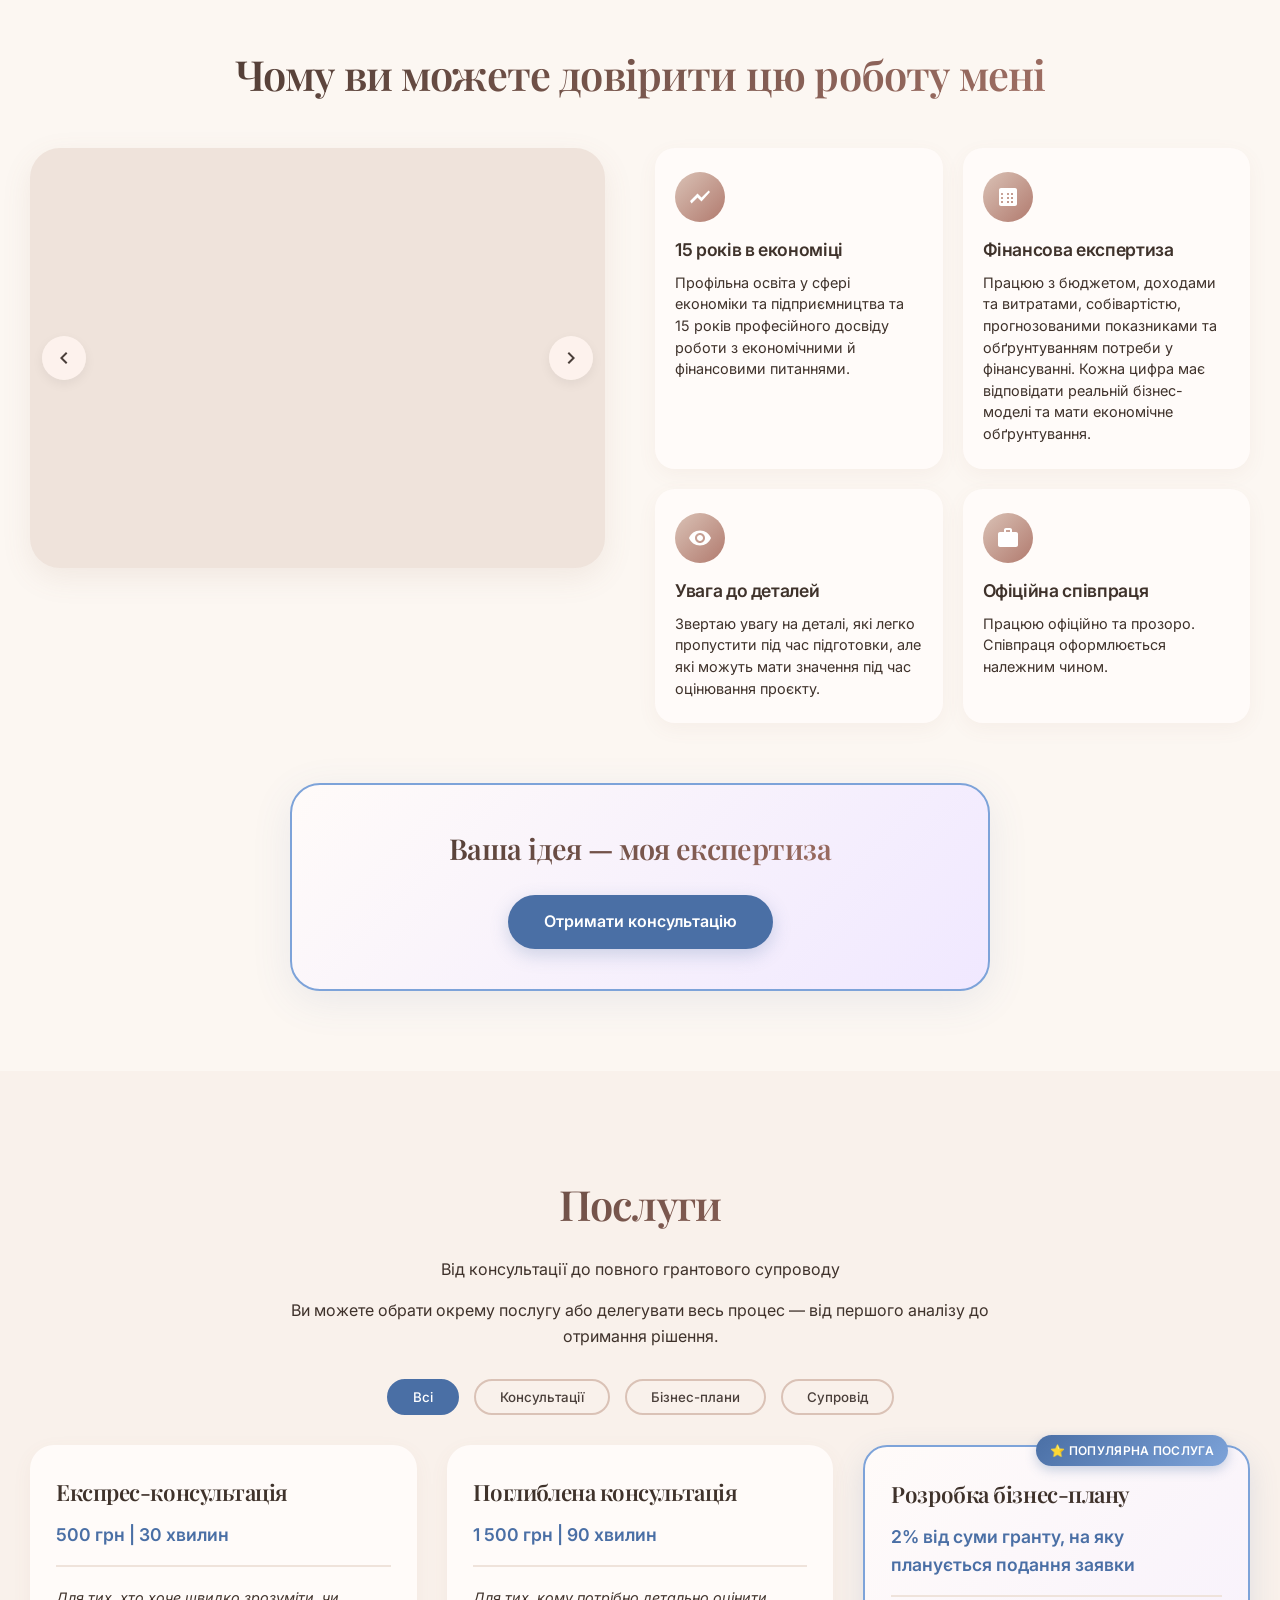
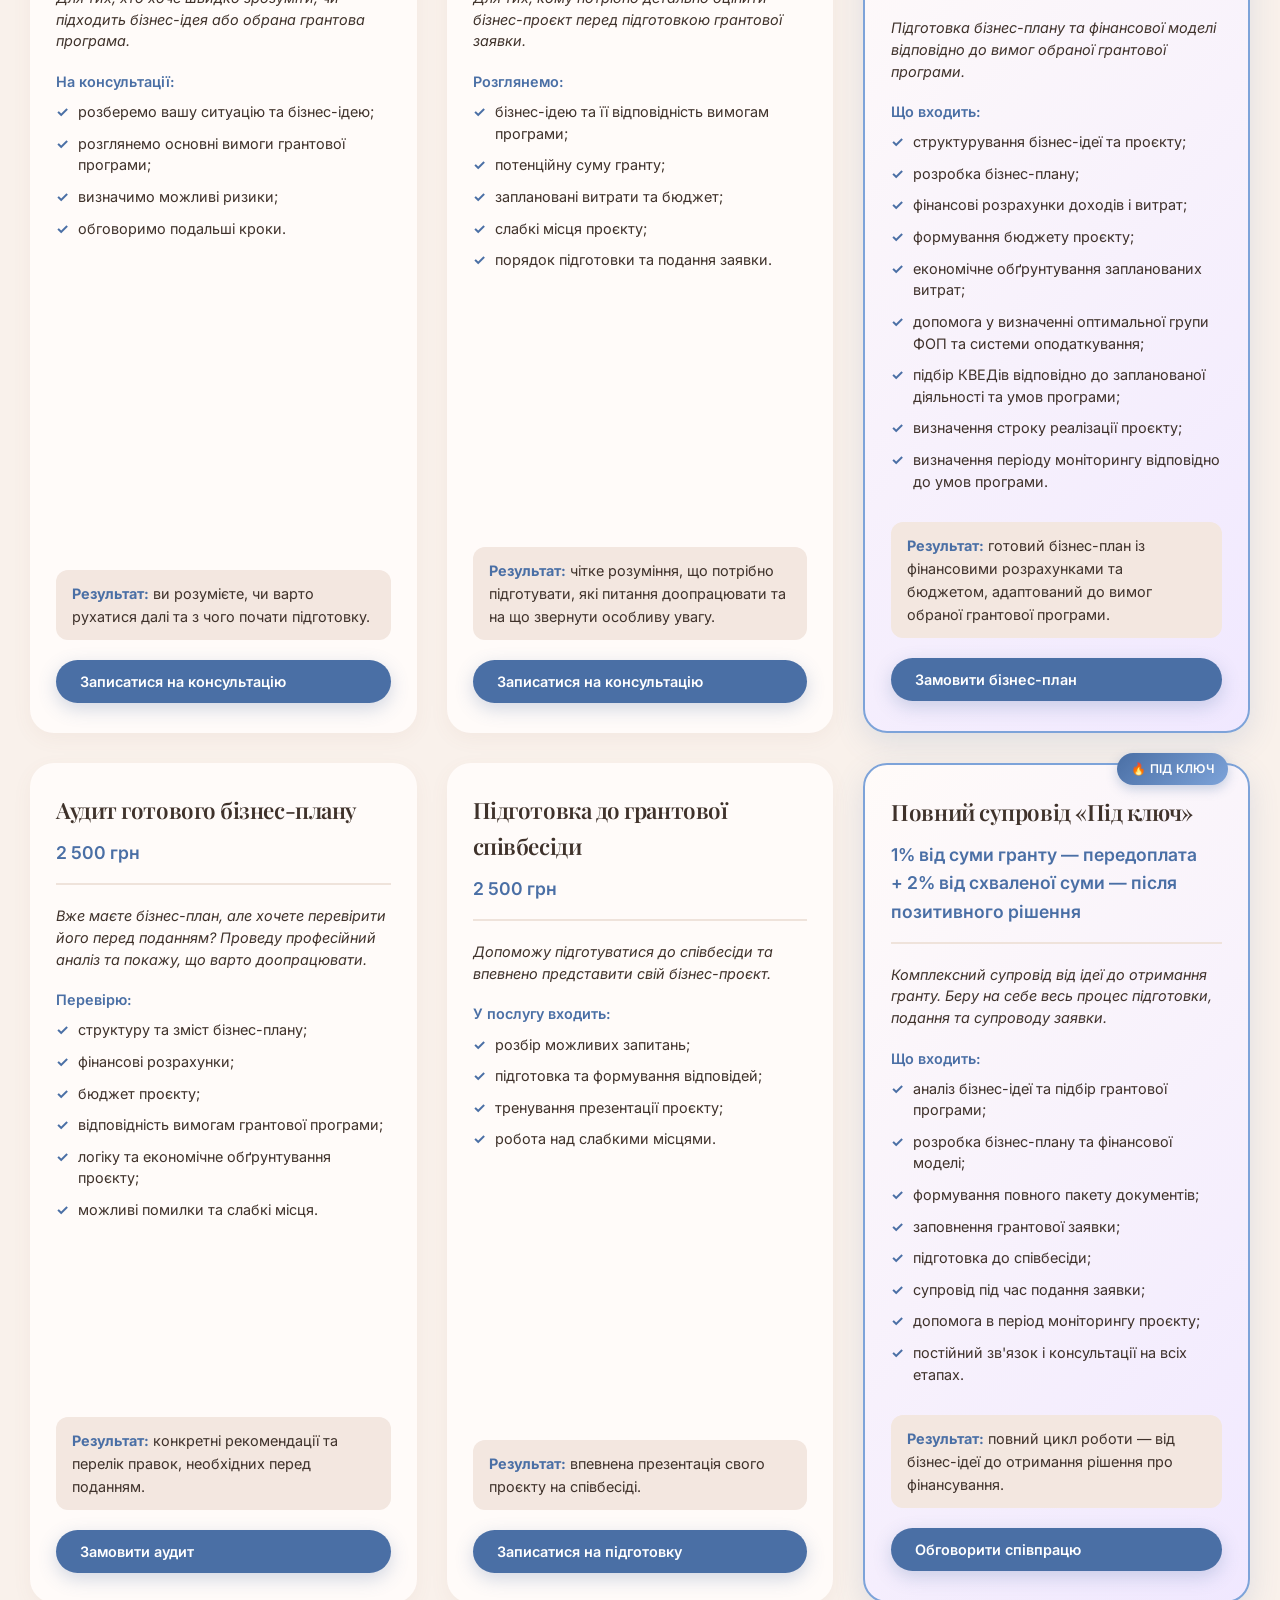
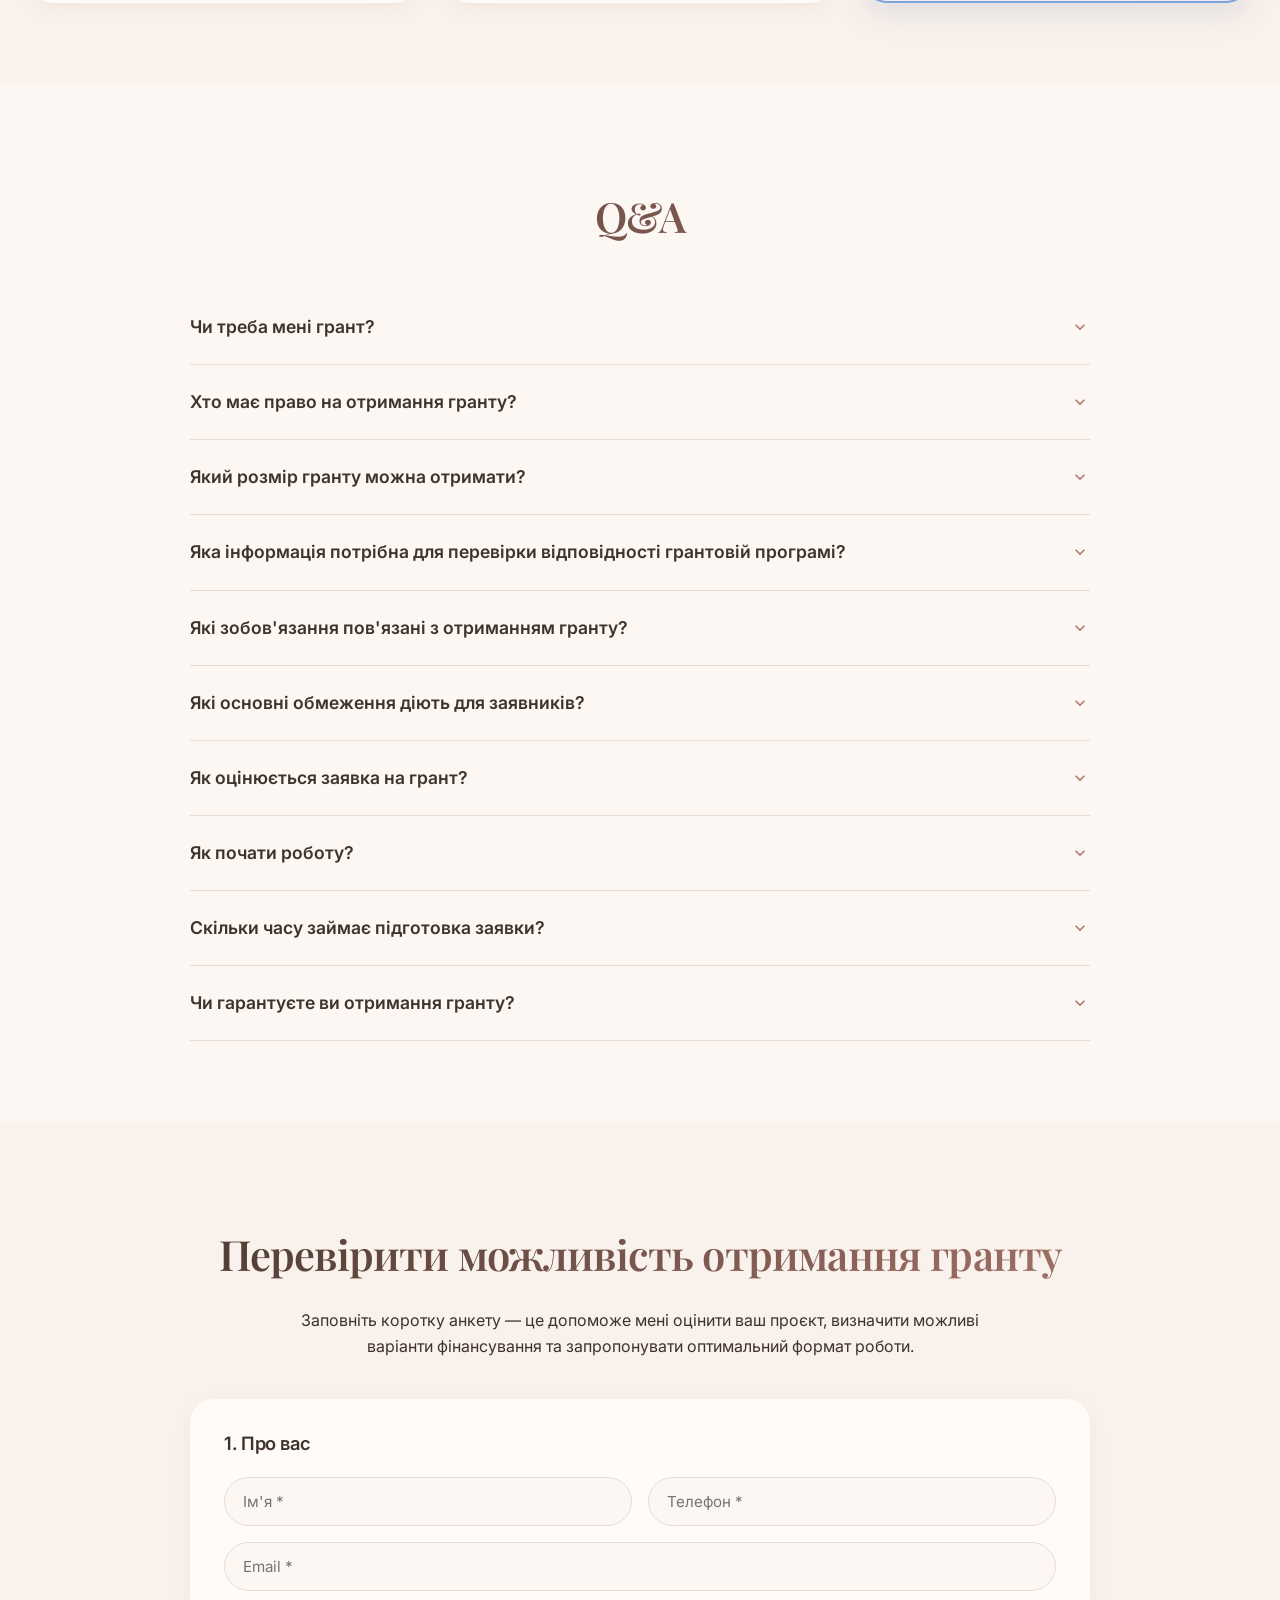
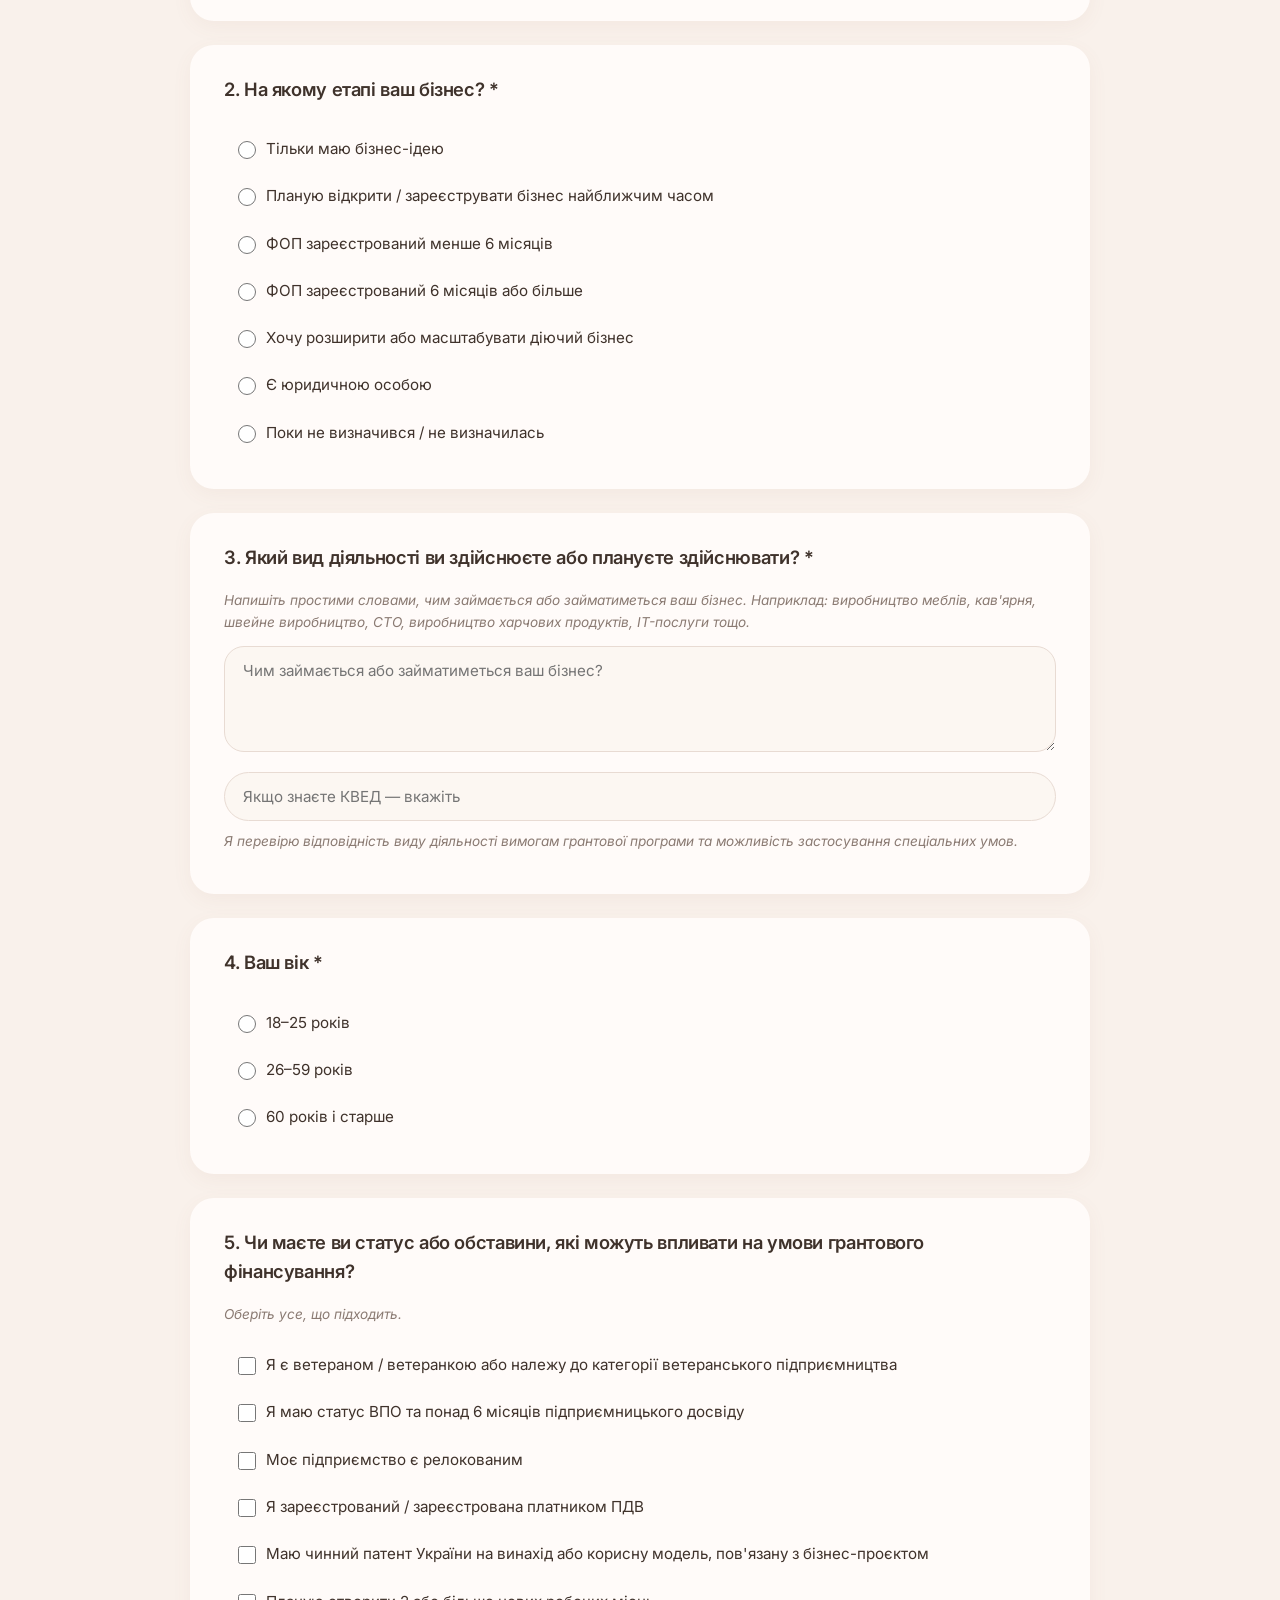
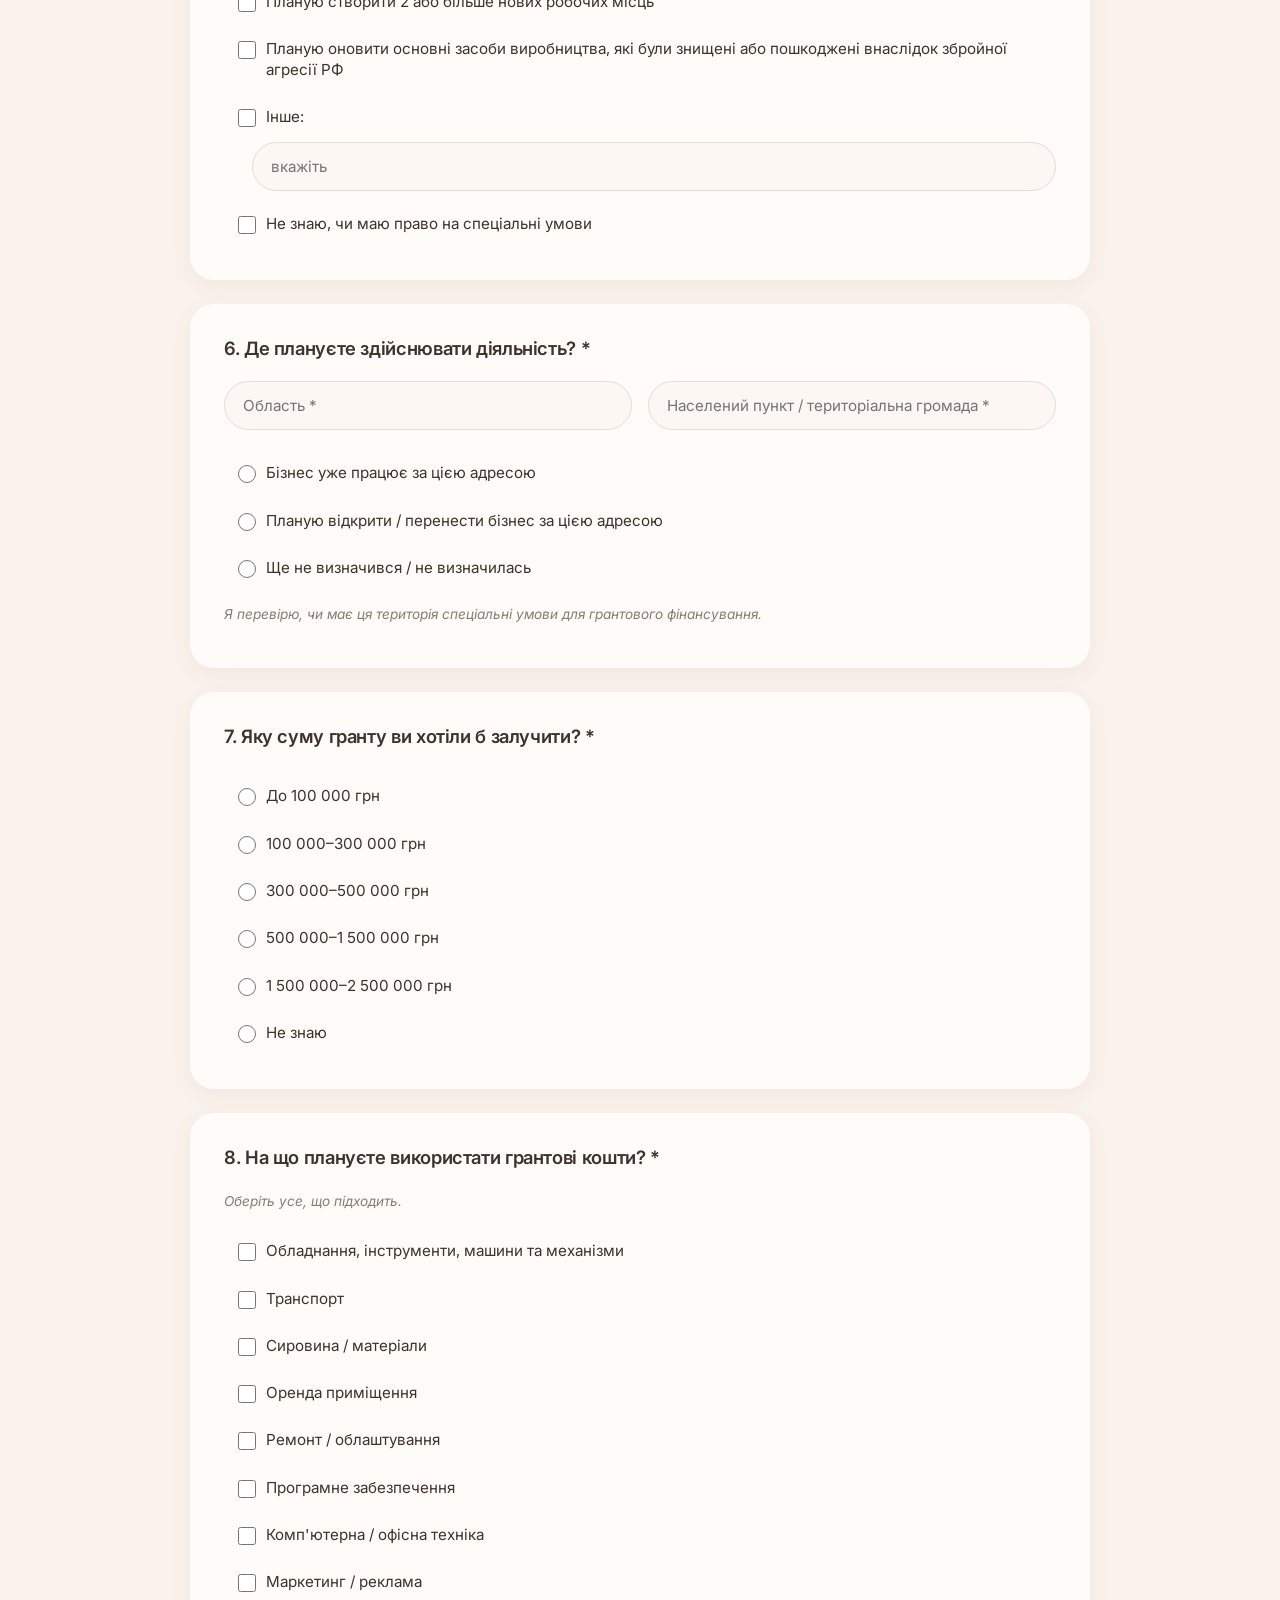
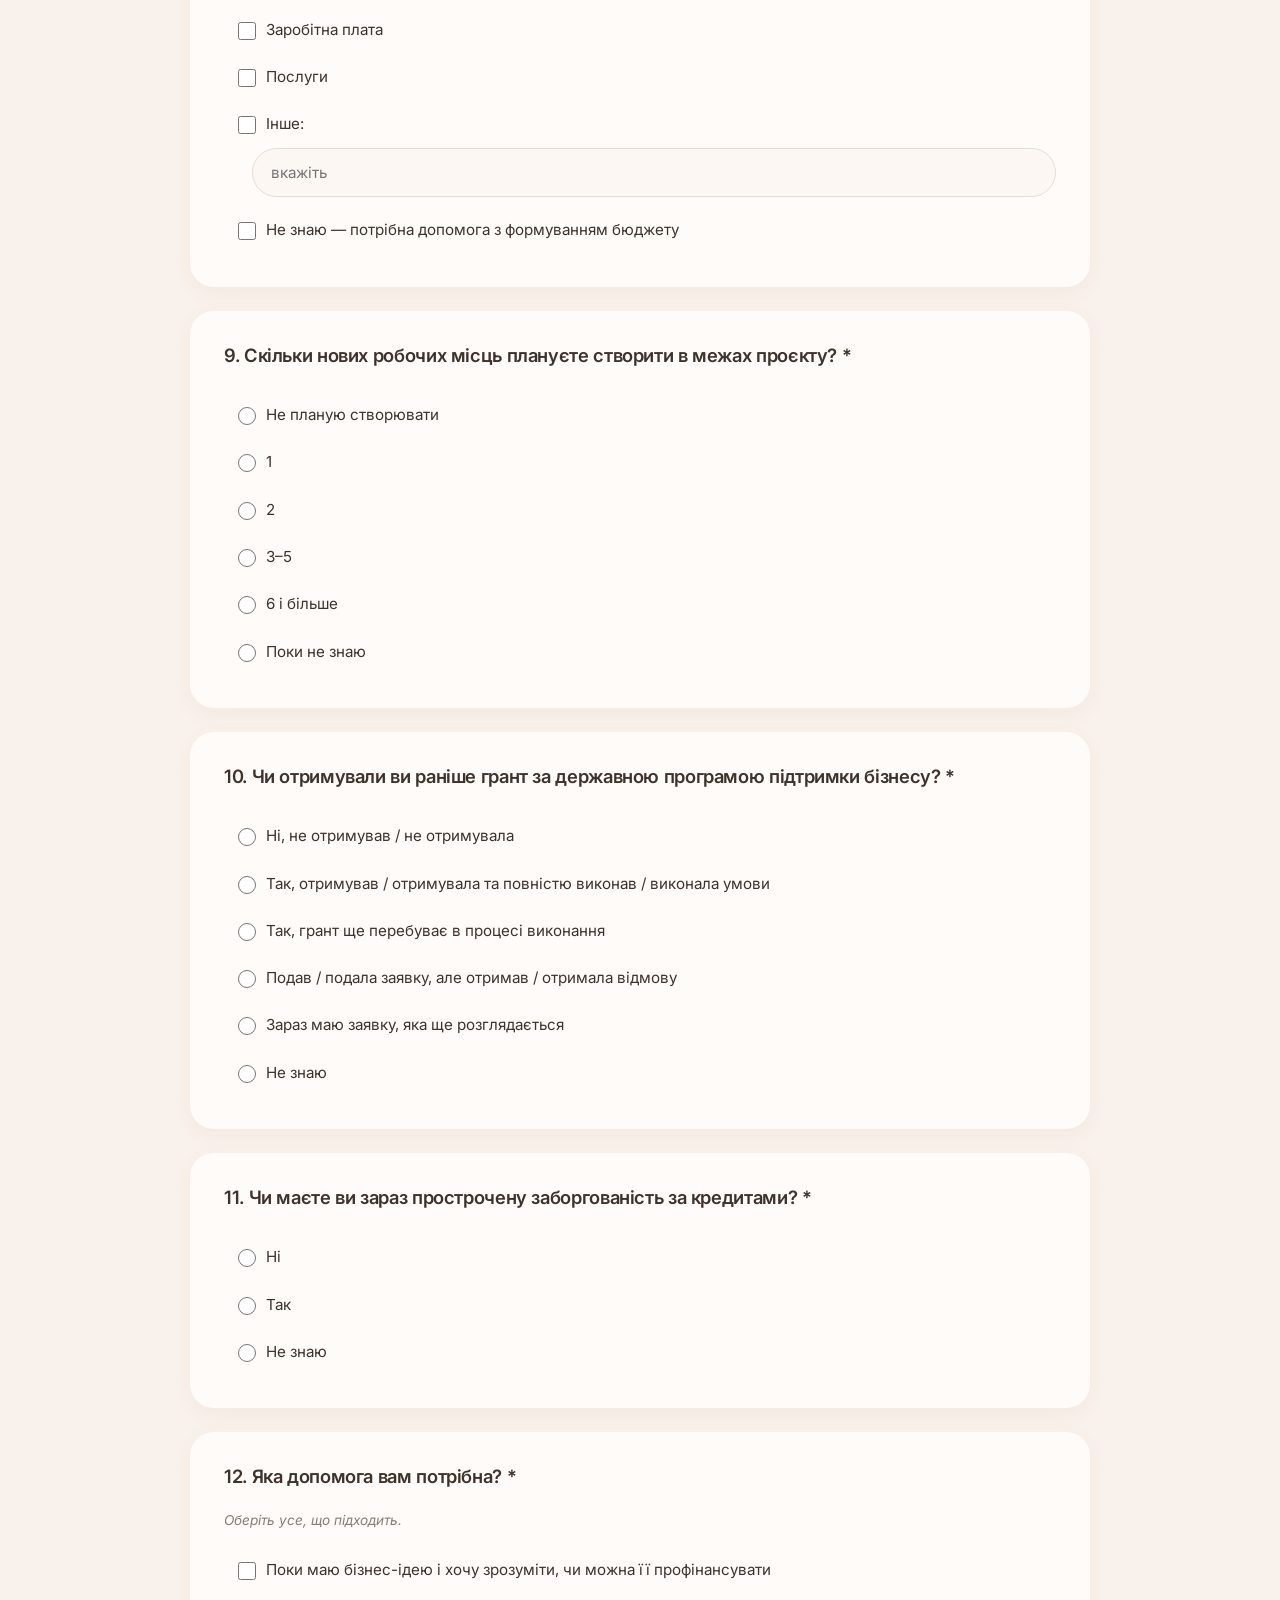
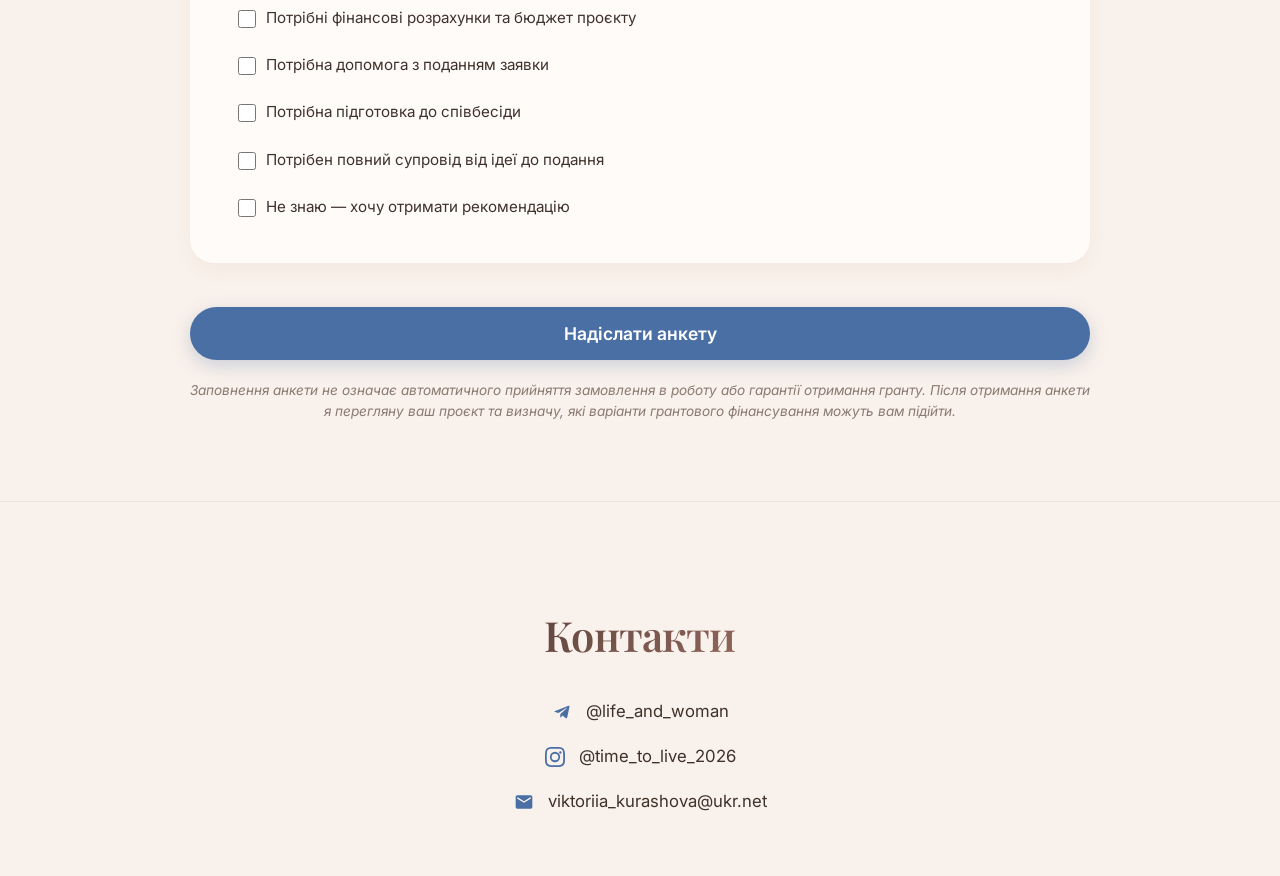
==== commit cc717c56: "фул" ====
--- a/index.html
+++ b/index.html
@@ -15,7 +15,7 @@
   <meta property="og:title" content="Вікторія Курашова · Грантрайтер" />
   <meta property="og:description" content="Допомога в отриманні грантів від бізнес-ідеї до перемоги." />
   <meta property="og:type" content="website" />
-  <meta property="og:image" content="https://winner.biz.ua/images/photo1.jpg" />
+  <meta property="og:image" content="https://winner.biz.ua/images/photo1.png" />
   <meta property="og:url" content="https://winner.biz.ua/" />
 
   <link rel="manifest" href="/manifest.json" />
@@ -24,7 +24,7 @@
   <meta name="apple-mobile-web-app-status-bar-style" content="default" />
   <meta name="apple-mobile-web-app-title" content="Грантрайтер" />
 
-  <link rel="preload" as="image" href="images/photo1.webp" type="image/webp" />
+  <link rel="preload" as="image" href="images/photo1.png" type="image/webp" />
 
   <!-- Google Tag Manager -->
   <script>(function(w,d,s,l,i){w[l]=w[l]||[];w[l].push({'gtm.start':
@@ -49,9 +49,8 @@
     "name": "Вікторія Курашова",
     "jobTitle": "Грантрайтер",
     "url": "https://winner.biz.ua",
-    "image": "https://winner.biz.ua/images/photo1.jpg",
+    "image": "https://winner.biz.ua/images/photo1.png",
     "description": "Допомога в отриманні грантів від бізнес-ідеї до перемоги",
-    "telephone": "+380978332737",
     "email": "viktoriia060488@icloud.com",
     "sameAs": [
       "https://t.me/life_and_woman",
@@ -89,16 +88,14 @@
       </nav>
 
       <div class="header-socials">
-        <a href="tel:+380978332737" data-tooltip="+38 097 833 27 37" aria-label="Зателефонувати">
-          <svg width="20" height="20" viewBox="0 0 24 24" fill="currentColor"><path d="M6.62 10.79c1.44 2.83 3.76 5.14 6.59 6.59l2.2-2.2c.27-.27.67-.36 1.02-.24 1.12.37 2.33.57 3.57.57.55 0 1 .45 1 1V20c0 .55-.45 1-1 1-9.39 0-17-7.61-17-17 0-.55.45-1 1-1h3.5c.55 0 1 .45 1 1 0 1.25.2 2.45.57 3.57.11.35.03.74-.25 1.02l-2.2 2.2z"/></svg>
-        </a>
+        <!-- ВИДАЛЕНО ІКОНКУ ТЕЛЕФОНУ -->
         <a href="https://t.me/life_and_woman" target="_blank" data-tooltip="Telegram" aria-label="Telegram">
           <svg width="20" height="20" viewBox="0 0 24 24" fill="currentColor"><path d="M9.78 18.65l.28-4.23 7.68-6.92c.34-.31-.07-.46-.52-.19L7.74 13.3 3.64 12c-.88-.25-.89-.86.2-1.3l15.97-6.16c.73-.33 1.43.18 1.15 1.3l-2.72 12.81c-.19.91-.74 1.13-1.5.71L12.6 16.3l-1.99 1.93c-.23.23-.42.42-.83.42z"/></svg>
         </a>
         <a href="https://www.instagram.com/time_to_live_2026" target="_blank" data-tooltip="Instagram" aria-label="Instagram">
           <svg width="20" height="20" viewBox="0 0 24 24" fill="currentColor"><path d="M12 2.16c3.2 0 3.58.01 4.85.07 3.25.15 4.77 1.69 4.92 4.92.06 1.27.07 1.65.07 4.85 0 3.2-.01 3.58-.07 4.85-.15 3.23-1.66 4.77-4.92 4.92-1.27.06-1.65.07-4.85.07-3.2 0-3.58-.01-4.85-.07-3.26-.15-4.77-1.7-4.92-4.92-.06-1.27-.07-1.65-.07-4.85 0-3.2.01-3.58.07-4.85.15-3.23 1.66-4.77 4.92-4.92 1.27-.06 1.65-.07 4.85-.07zM12 0C8.74 0 8.33.01 7.05.07 2.7.27.27 2.69.07 7.05.01 8.33 0 8.74 0 12s.01 3.67.07 4.95c.2 4.36 2.62 6.78 6.98 6.98 1.28.06 1.69.07 4.95.07s3.67-.01 4.95-.07c4.35-.2 6.78-2.62 6.98-6.98.06-1.28.07-1.69.07-4.95s-.01-3.67-.07-4.95c-.2-4.35-2.62-6.78-6.98-6.98C15.67.01 15.26 0 12 0zm0 5.84a6.16 6.16 0 100 12.32 6.16 6.16 0 000-12.32zM12 16a4 4 0 110-8 4 4 0 010 8zm6.41-10.85a1.44 1.44 0 100 2.88 1.44 1.44 0 000-2.88z"/></svg>
         </a>
-        <a href="mailto:viktoriia060488@icloud.com" data-tooltip="viktoriia060488@icloud.com" aria-label="Email">
+        <a href="mailto:viktoriia_kurashova@ukr.net" data-tooltip="viktoriia_kurashova@ukr.net" aria-label="Email">
           <svg width="20" height="20" viewBox="0 0 24 24" fill="currentColor"><path d="M20 4H4c-1.1 0-2 .9-2 2v12c0 1.1.9 2 2 2h16c1.1 0 2-.9 2-2V6c0-1.1-.9-2-2-2zm0 4l-8 5-8-5V6l8 5 8-5v2z"/></svg>
         </a>
         <button id="themeToggle" class="theme-toggle" data-tooltip="Тема" aria-label="Перемкнути тему">
@@ -113,8 +110,8 @@
       <div class="container hero-grid">
         <div class="hero-left" data-aos="fade-right">
           <picture>
-            <source srcset="images/photo1.webp" type="image/webp" />
-            <img src="images/photo1.jpg" alt="Вікторія Курашова" width="420" height="560" loading="eager" fetchpriority="high" />
+            <source srcset="images/photo1.png" type="image/webp" />
+            <img src="images/photo1.png" alt="Вікторія Курашова" width="420" height="560" loading="eager" fetchpriority="high" />
           </picture>
         </div>
         <div class="hero-right" data-aos="fade-left">
@@ -155,10 +152,11 @@
         <div class="about-grid">
           <div class="about-slider" data-aos="fade-right">
             <div class="slides" id="slides">
-              <picture><source srcset="images/photo1.webp" type="image/webp" /><img src="images/photo1.jpg" alt="Фото 1" width="600" height="400" loading="lazy" /></picture>
-              <picture><source srcset="images/photo2.webp" type="image/webp" /><img src="images/photo2.jpg" alt="Фото 2" width="600" height="400" loading="lazy" /></picture>
-              <picture><source srcset="images/photo3.webp" type="image/webp" /><img src="images/photo3.jpg" alt="Фото 3" width="600" height="400" loading="lazy" /></picture>
-             </div>
+              <picture><source srcset="images/photo1.png" type="image/webp" /><img src="images/photo1.png" alt="Фото 1" width="600" height="400" loading="lazy" /></picture>
+              <picture><source srcset="images/photo2.png" type="image/webp" /><img src="images/photo2.png" alt="Фото 2" width="600" height="400" loading="lazy" /></picture>
+              <picture><source srcset="images/photo3.png" type="image/webp" /><img src="images/photo3.png" alt="Фото 3" width="600" height="400" loading="lazy" /></picture>
+              <picture><source srcset="images/photo4.png" type="image/webp" /><img src="images/photo4.png" alt="Фото 4" width="600" height="400" loading="lazy" /></picture>
+            </div>
             <button class="slider-btn prev" id="prevBtn" aria-label="Попереднє фото">
               <svg width="24" height="24" viewBox="0 0 24 24" fill="currentColor"><path d="M15.41 7.41L14 6l-6 6 6 6 1.41-1.41L10.83 12z"/></svg>
             </button>
@@ -481,8 +479,8 @@
     <section id="anketa">
       <div class="container">
         <h2 data-aos="fade-up">Перевірити можливість отримання гранту</h2>
+        <!-- ВИДАЛЕНО ЗАЙВІ АБЗАЦИ, ЯКІ ВИ ЗАКРЕСЛИЛИ -->
         <p class="section-subtitle" data-aos="fade-up">Заповніть коротку анкету — це допоможе мені оцінити ваш проєкт, визначити можливі варіанти фінансування та запропонувати оптимальний формат роботи.</p>
-        <p class="section-subtitle" data-aos="fade-up">Заповнення анкети займає приблизно 2–5 хвилин. Якщо ви не знаєте відповіді на окремі запитання — просто зазначте «Не знаю». Ми уточнимо необхідну інформацію під час консультації.</p>
 
         <form class="anketa-form" id="anketaForm">
           <div class="anketa-block" data-aos="fade-up">
@@ -644,10 +642,7 @@
       <div class="container contacts-wrapper">
         <div class="contacts-info" data-aos="fade-up">
           <h2>Контакти</h2>
-          <div class="contact-item">
-            <svg width="20" height="20" viewBox="0 0 24 24" fill="currentColor"><path d="M6.62 10.79c1.44 2.83 3.76 5.14 6.59 6.59l2.2-2.2c.27-.27.67-.36 1.02-.24 1.12.37 2.33.57 3.57.57.55 0 1 .45 1 1V20c0 .55-.45 1-1 1-9.39 0-17-7.61-17-17 0-.55.45-1 1-1h3.5c.55 0 1 .45 1 1 0 1.25.2 2.45.57 3.57.11.35.03.74-.25 1.02l-2.2 2.2z"/></svg>
-            <a href="tel:+380978332737">+38 097 833 27 37</a>
-          </div>
+          <!-- ВИДАЛЕНО БЛОК З ТЕЛЕФОНОМ -->
           <div class="contact-item">
             <svg width="20" height="20" viewBox="0 0 24 24" fill="currentColor"><path d="M9.78 18.65l.28-4.23 7.68-6.92c.34-.31-.07-.46-.52-.19L7.74 13.3 3.64 12c-.88-.25-.89-.86.2-1.3l15.97-6.16c.73-.33 1.43.18 1.15 1.3l-2.72 12.81c-.19.91-.74 1.13-1.5.71L12.6 16.3l-1.99 1.93c-.23.23-.42.42-.83.42z"/></svg>
             <a href="https://t.me/life_and_woman" target="_blank">@life_and_woman</a>
@@ -658,7 +653,7 @@
           </div>
           <div class="contact-item">
             <svg width="20" height="20" viewBox="0 0 24 24" fill="currentColor"><path d="M20 4H4c-1.1 0-2 .9-2 2v12c0 1.1.9 2 2 2h16c1.1 0 2-.9 2-2V6c0-1.1-.9-2-2-2zm0 4l-8 5-8-5V6l8 5 8-5v2z"/></svg>
-            <a href="mailto:viktoriia060488@icloud.com">viktoriia060488@icloud.com</a>
+            <a href="mailto:viktoriia_kurashova@ukr.net">viktoriia_kurashova@ukr.net</a>
           </div>
         </div>
       </div>
@@ -679,7 +674,7 @@
   <script>
     if ('serviceWorker' in navigator) {
       window.addEventListener('load', () => {
-        navigator.serviceWorker.register('/sw.js?v=6')
+        navigator.serviceWorker.register('/sw.js?v=8')
           .then((reg) => console.log('SW registered:', reg.scope))
           .catch((err) => console.log('SW error:', err));
       });
--- a/style.css
+++ b/style.css
@@ -1095,7 +1095,9 @@
   .logo-name { font-size: 1.4rem; }
   .logo-sub { font-size: 0.85rem; letter-spacing: 1.5px; margin-top: 4px; }
 
+  /* Виправлення відступу для мобільної версії */
   #hero { padding-top: 120px; padding-bottom: 40px; }
+  #anketa { padding-top: 60px; } 
 
   .sticky-cta { display: flex; }
   .back-to-top { bottom: 100px; }
@@ -1106,7 +1108,7 @@
   .hero-left { flex: 0 0 auto; max-width: 280px; margin: 0 auto; }
   .hero-left img { max-width: 280px; animation: none; }
   .hero-right { flex: 1 1 auto; text-align: center; }
-  .hero-title { font-size: 1.4rem; letter-spacing: 0.3px; }
+  .hero-title { font-size: 1.4rem; letter-spacing: 0.3px; margin-bottom: 12px; }
   .hero-desc {
     text-align: left;
     margin-left: auto;
